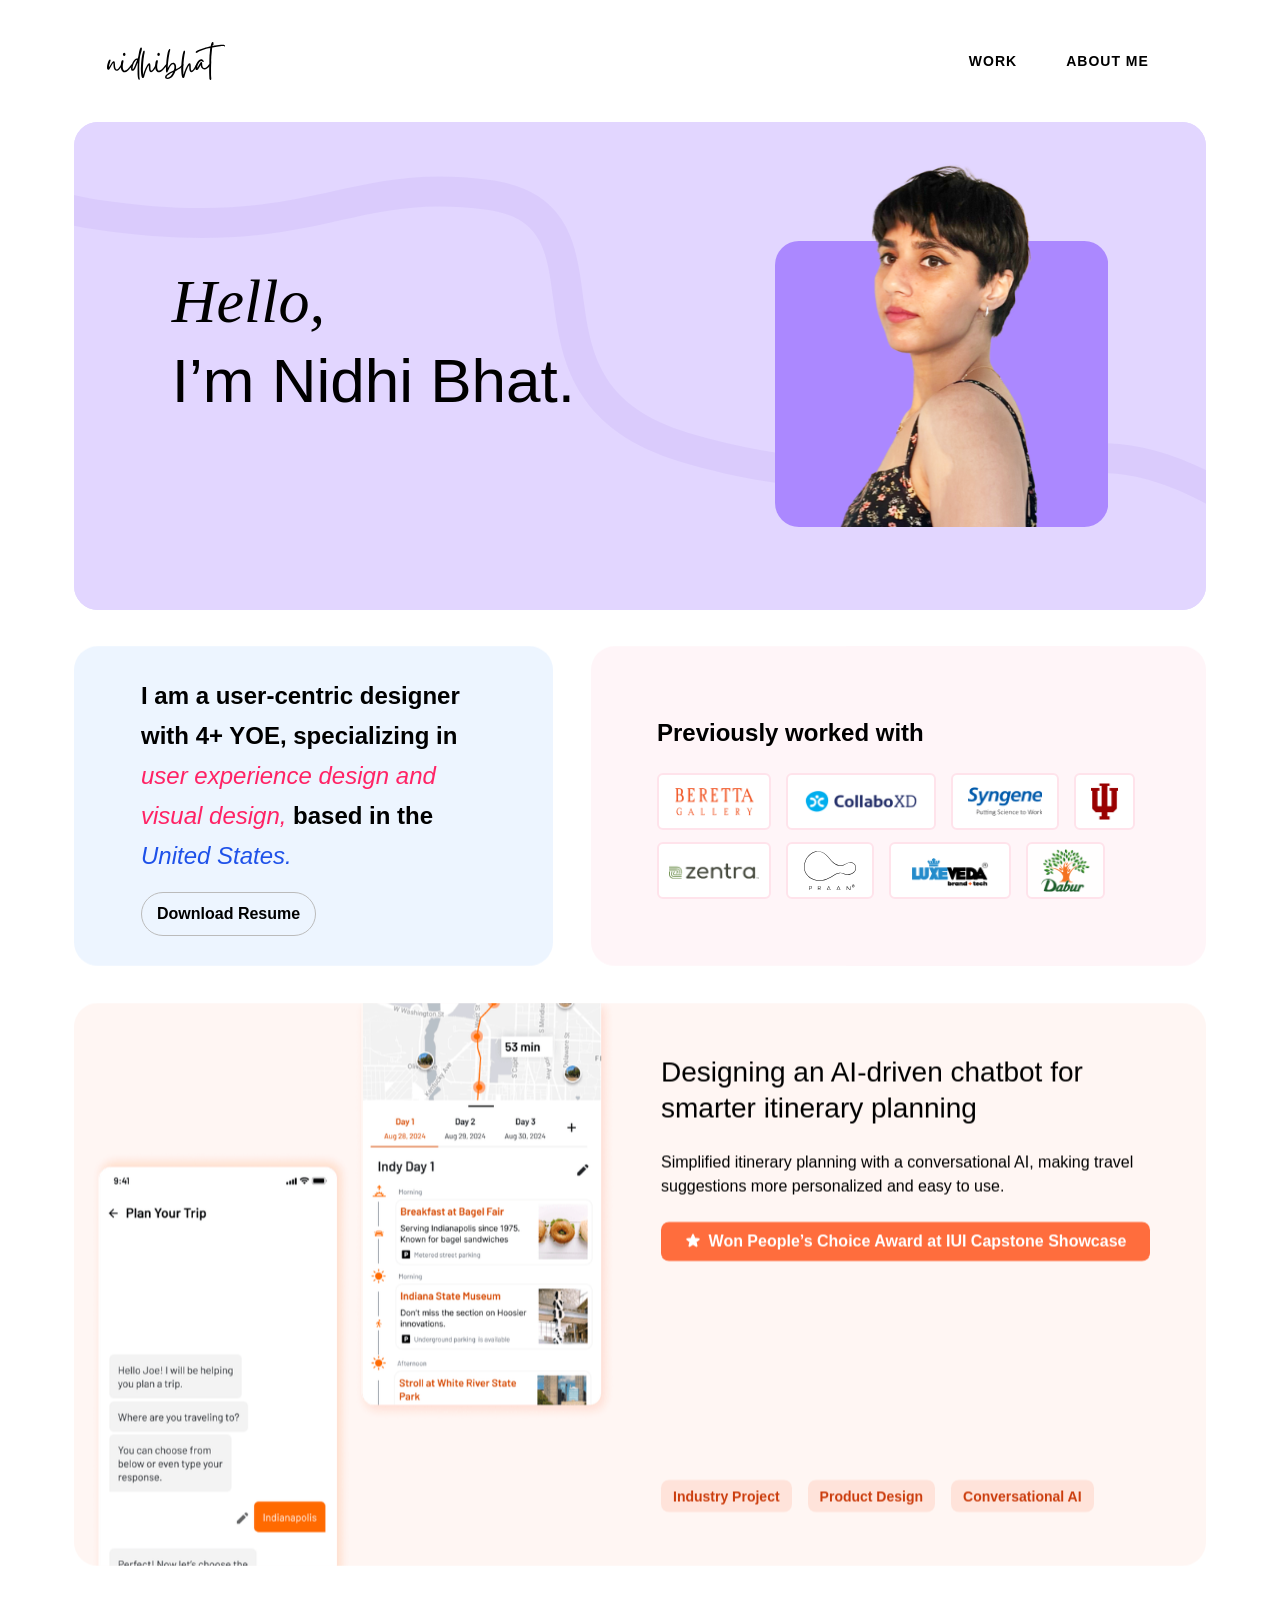
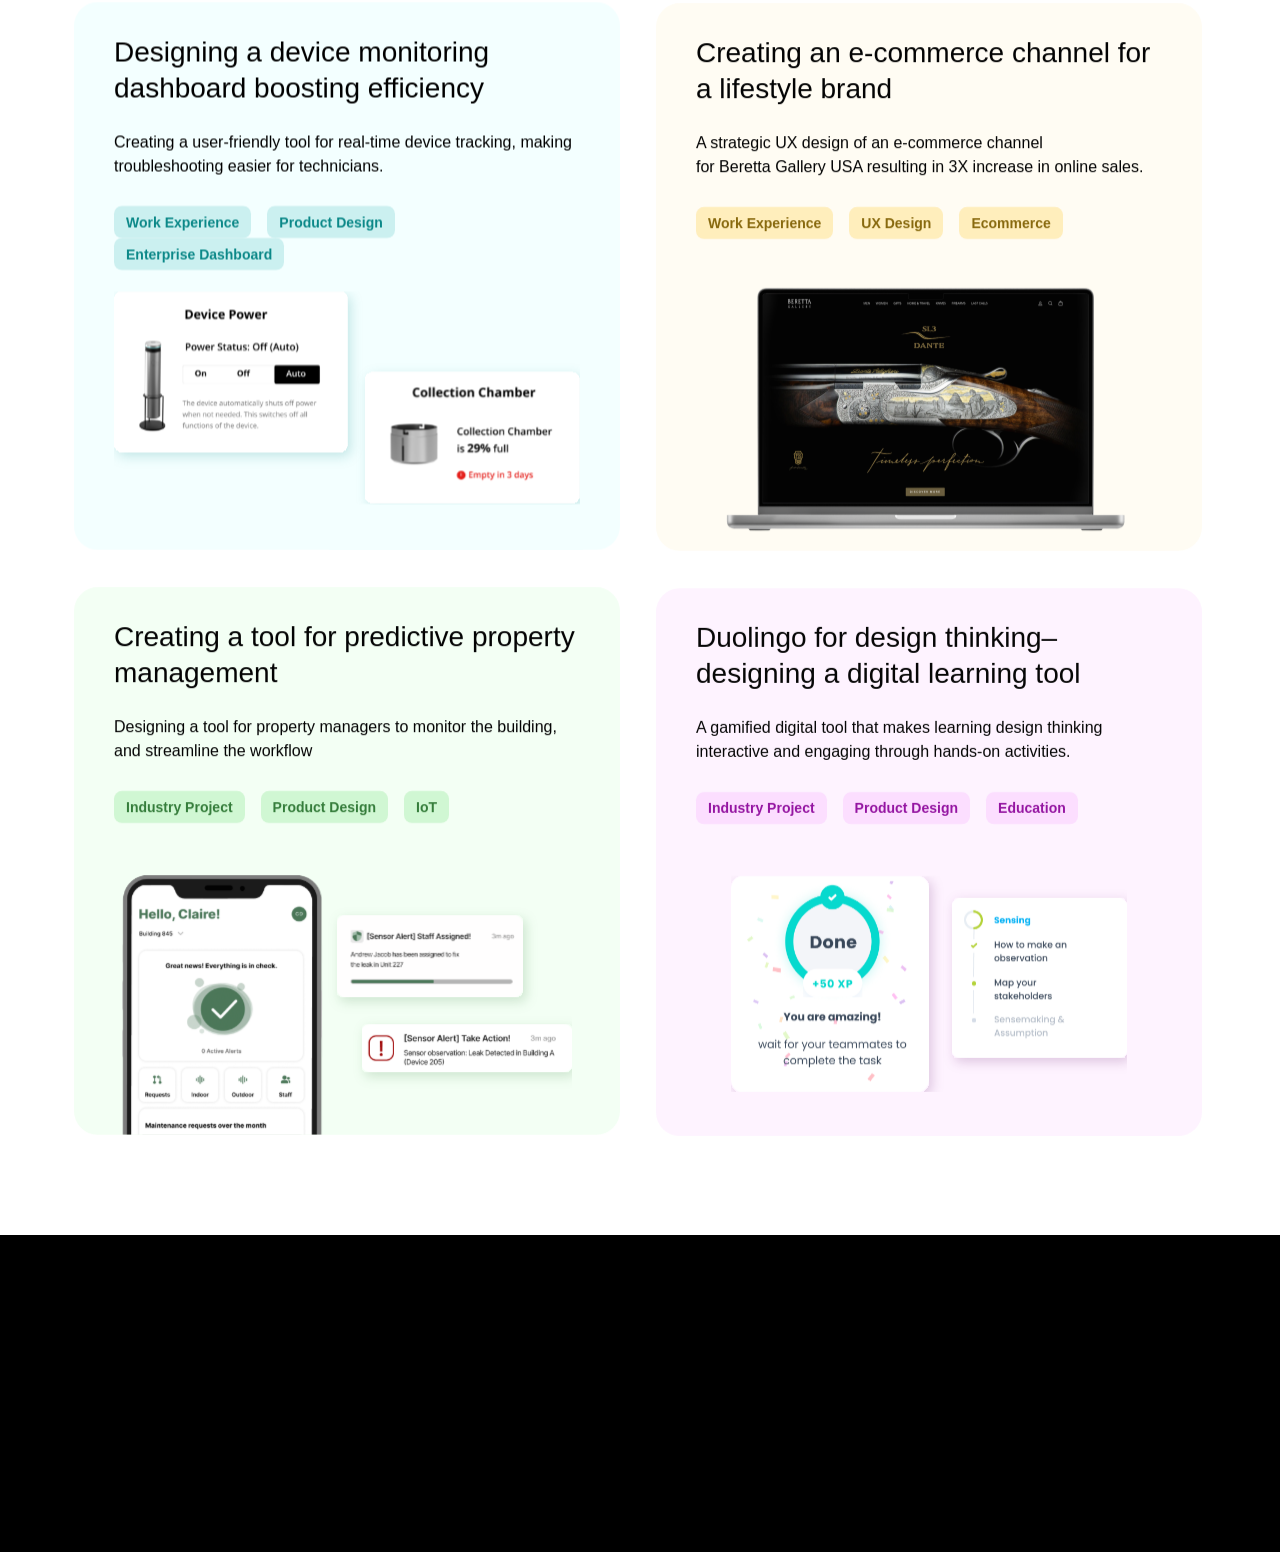
==== index.html @ 64a8c047 "Initial commit: Portfolio website with fixed navigation links" ====
<!DOCTYPE html><!-- Handled by Exflow.site --><html data-wf-page="6709ab44f5d55b23e7ea84b0" data-wf-site="6709ab44f5d55b23e7ea8476" lang="en"><head><meta charset="utf-8"/><title>Nidhi Bhat</title><meta content="Nidhi Bhat" property="og:title"/><meta content="https://cdn.prod.website-files.com/6709ab44f5d55b23e7ea8476/67dcb41bb65b3eecba162018_open%20graph.png" property="og:image"/><meta content="Nidhi Bhat" property="twitter:title"/><meta content="https://cdn.prod.website-files.com/6709ab44f5d55b23e7ea8476/67dcb41bb65b3eecba162018_open%20graph.png" property="twitter:image"/><meta content="width=device-width, initial-scale=1" name="viewport"/><meta content="kpJjLJvyqZfgSLRZw_nqqzgjE1mTvq2JobUxVQoDhTw" name="google-site-verification"/><meta content="Webflow" name="generator"/><link href="css/nidhibhatdesigns.webflow.shared.7933b6920.css" rel="stylesheet" type="text/css"/><style>@media (min-width:992px) {html.w-mod-js:not(.w-mod-ix) [data-w-id="ab0b18a7-a5a0-bbe2-3143-25fb3e16ac31"] {opacity:0;}html.w-mod-js:not(.w-mod-ix) [data-w-id="fa8fde04-4c13-58b8-aba4-74a1d07d14e1"] {opacity:0;}html.w-mod-js:not(.w-mod-ix) [data-w-id="b8b8120a-1327-ee1d-90fe-e9c8d8e06adb"] {opacity:0;}html.w-mod-js:not(.w-mod-ix) [data-w-id="b8b8120a-1327-ee1d-90fe-e9c8d8e06ae6"] {opacity:0;}html.w-mod-js:not(.w-mod-ix) [data-w-id="bb9cb574-8ba5-e273-4ca3-015773e3f088"] {opacity:0;}html.w-mod-js:not(.w-mod-ix) [data-w-id="bb9cb574-8ba5-e273-4ca3-015773e3f09f"] {opacity:0;}html.w-mod-js:not(.w-mod-ix) [data-w-id="bb9cb574-8ba5-e273-4ca3-015773e3f0b2"] {opacity:0;}html.w-mod-js:not(.w-mod-ix) [data-w-id="bb9cb574-8ba5-e273-4ca3-015773e3f0d9"] {opacity:0;}html.w-mod-js:not(.w-mod-ix) [data-w-id="bb9cb574-8ba5-e273-4ca3-015773e3f0c6"] {opacity:0;}}@media (max-width:991px) and (min-width:768px) {html.w-mod-js:not(.w-mod-ix) [data-w-id="ab0b18a7-a5a0-bbe2-3143-25fb3e16ac31"] {opacity:0;}html.w-mod-js:not(.w-mod-ix) [data-w-id="fa8fde04-4c13-58b8-aba4-74a1d07d14e1"] {opacity:0;}html.w-mod-js:not(.w-mod-ix) [data-w-id="b8b8120a-1327-ee1d-90fe-e9c8d8e06adb"] {opacity:0;}html.w-mod-js:not(.w-mod-ix) [data-w-id="b8b8120a-1327-ee1d-90fe-e9c8d8e06ae6"] {opacity:0;}html.w-mod-js:not(.w-mod-ix) [data-w-id="bb9cb574-8ba5-e273-4ca3-015773e3f088"] {opacity:0;}html.w-mod-js:not(.w-mod-ix) [data-w-id="bb9cb574-8ba5-e273-4ca3-015773e3f09f"] {opacity:0;}html.w-mod-js:not(.w-mod-ix) [data-w-id="bb9cb574-8ba5-e273-4ca3-015773e3f0b2"] {opacity:0;}html.w-mod-js:not(.w-mod-ix) [data-w-id="bb9cb574-8ba5-e273-4ca3-015773e3f0d9"] {opacity:0;}html.w-mod-js:not(.w-mod-ix) [data-w-id="bb9cb574-8ba5-e273-4ca3-015773e3f0c6"] {opacity:0;}}</style><link href="https://fonts.googleapis.com" rel="preconnect"/><link href="https://fonts.gstatic.com" rel="preconnect" crossorigin="anonymous"/><script src="https://ajax.googleapis.com/ajax/libs/webfont/1.6.26/webfont.js" type="text/javascript"></script><script type="text/javascript">WebFont.load({  google: {    families: ["Oswald:200,300,400,500,600,700","PT Serif:400,400italic,700,700italic","Mulish:200,300,regular,500,600,700,800,900,200italic,300italic,italic,500italic,600italic,700italic,800italic,900italic"]  }});</script><script type="text/javascript">!function(o,c){var n=c.documentElement,t=" w-mod-";n.className+=t+"js",("ontouchstart"in o||o.DocumentTouch&&c instanceof DocumentTouch)&&(n.className+=t+"touch")}(window,document);</script><link href="images/favicon.png" rel="shortcut icon" type="image/x-icon"/><link href="images/app-icon.png" rel="apple-touch-icon"/><script async="" src="https://www.googletagmanager.com/gtag/js?id=G-3HVGRVZQE4"></script><script type="text/javascript">window.dataLayer = window.dataLayer || [];function gtag(){dataLayer.push(arguments);}gtag('js', new Date());gtag('set', 'developer_id.dZGVlNj', true);gtag('config', 'G-3HVGRVZQE4');</script><meta name="viewport" content="width=1280">
</head><body class="body"><div class="page-wrapper"><div class="global-styles w-embed"><style>

/* Make text look crisper and more legible in all browsers */
body {
  -webkit-font-smoothing: antialiased;
  -moz-osx-font-smoothing: grayscale;
  font-smoothing: antialiased;
  text-rendering: optimizeLegibility;
}

/* Focus state style for keyboard navigation for the focusable elements */
*[tabindex]:focus-visible,
  input[type="file"]:focus-visible {
   outline: 0.125rem solid #4d65ff;
   outline-offset: 0.125rem;
}

/* Get rid of top margin on first element in any rich text element */
.w-richtext > :not(div):first-child, .w-richtext > div:first-child > :first-child {
  margin-top: 0 !important;
}

/* Get rid of bottom margin on last element in any rich text element */
.w-richtext>:last-child, .w-richtext ol li:last-child, .w-richtext ul li:last-child {
	margin-bottom: 0 !important;
}

/* Prevent all click and hover interaction with an element */
.pointer-events-off {
	pointer-events: none;
}

/* Enables all click and hover interaction with an element */
.pointer-events-on {
  pointer-events: auto;
}

/* Create a class of .div-square which maintains a 1:1 dimension of a div */
.div-square::after {
	content: "";
	display: block;
	padding-bottom: 100%;
}

/* Make sure containers never lose their center alignment */
.container-medium,.container-small, .container-large {
	margin-right: auto !important;
  margin-left: auto !important;
}

/* 
Make the following elements inherit typography styles from the parent and not have hardcoded values. 
Important: You will not be able to style for example "All Links" in Designer with this CSS applied.
Uncomment this CSS to use it in the project. Leave this message for future hand-off.
*/
/*
a,
.w-input,
.w-select,
.w-tab-link,
.w-nav-link,
.w-dropdown-btn,
.w-dropdown-toggle,
.w-dropdown-link {
  color: inherit;
  text-decoration: inherit;
  font-size: inherit;
}
*/

/* Apply "..." after 3 lines of text */
.text-style-3lines {
	display: -webkit-box;
	overflow: hidden;
	-webkit-line-clamp: 3;
	-webkit-box-orient: vertical;
}

/* Apply "..." after 2 lines of text */
.text-style-2lines {
	display: -webkit-box;
	overflow: hidden;
	-webkit-line-clamp: 2;
	-webkit-box-orient: vertical;
}

/* Adds inline flex display */
.display-inlineflex {
  display: inline-flex;
}

/* These classes are never overwritten */
.hide {
  display: none !important;
}

@media screen and (max-width: 991px) {
    .hide, .hide-tablet {
        display: none !important;
    }
}
  @media screen and (max-width: 767px) {
    .hide-mobile-landscape{
      display: none !important;
    }
}
  @media screen and (max-width: 479px) {
    .hide-mobile{
      display: none !important;
    }
}
 
.margin-0 {
  margin: 0rem !important;
}
  
.padding-0 {
  padding: 0rem !important;
}

.spacing-clean {
padding: 0rem !important;
margin: 0rem !important;
}

.margin-top {
  margin-right: 0rem !important;
  margin-bottom: 0rem !important;
  margin-left: 0rem !important;
}

.padding-top {
  padding-right: 0rem !important;
  padding-bottom: 0rem !important;
  padding-left: 0rem !important;
}
  
.margin-right {
  margin-top: 0rem !important;
  margin-bottom: 0rem !important;
  margin-left: 0rem !important;
}

.padding-right {
  padding-top: 0rem !important;
  padding-bottom: 0rem !important;
  padding-left: 0rem !important;
}

.margin-bottom {
  margin-top: 0rem !important;
  margin-right: 0rem !important;
  margin-left: 0rem !important;
}

.padding-bottom {
  padding-top: 0rem !important;
  padding-right: 0rem !important;
  padding-left: 0rem !important;
}

.margin-left {
  margin-top: 0rem !important;
  margin-right: 0rem !important;
  margin-bottom: 0rem !important;
}
  
.padding-left {
  padding-top: 0rem !important;
  padding-right: 0rem !important;
  padding-bottom: 0rem !important;
}
  
.margin-horizontal {
  margin-top: 0rem !important;
  margin-bottom: 0rem !important;
}

.padding-horizontal {
  padding-top: 0rem !important;
  padding-bottom: 0rem !important;
}

.margin-vertical {
  margin-right: 0rem !important;
  margin-left: 0rem !important;
}
  
.padding-vertical {
  padding-right: 0rem !important;
  padding-left: 0rem !important;
}

</style></div><main class="main-wrapper"><section class="section-161 home"><div class="div-block-10"><div class="frame-179"><div class="frame-180"><a href="/" aria-current="page" class="w-inline-block w--current"><img width="118" height="38" alt="" src="images/layer_1.svg" loading="lazy" class="layer_1"/></a><div class="frame-181"><div class="nav-button"><a href="#Projects" class="link-block-10 w-inline-block"><div class="text-22">WORK</div></a></div><div class="frame-183 nav-button"><a href="About/about.html" class="link-block-11 w-inline-block"><div class="text-22">ABOUT ME</div></a></div></div></div></div></div></section><div class="about-hero_navbar"></div><section data-w-id="ac4cfc0d-3e39-4290-be56-9510ca35bfb4" class="home-hero"><div class="padding-horizontal padding-medium"></div></section><section class="section-160"><div class="w-layout-blockcontainer container-108 w-container"><div class="frame-173"><div class="frame-174"><div data-w-id="ab0b18a7-a5a0-bbe2-3143-25fb3e16ac31"><div class="hello-im-nidhi-bhat"><span class="word1"><em class="italic-text-33">Hello,</em><br/>I’m Nidhi Bhat. </span></div></div><img src="images/group-135.svg" loading="lazy" width="333.2947998046875" height="372" alt="" data-w-id="fa8fde04-4c13-58b8-aba4-74a1d07d14e1" class="group-138"/></div><img src="images/mask-group.svg" loading="lazy" width="1136" height="488" alt="" class="mask-group-3"/></div></div></section><section class="home-about"><div><div class="grid-large"><div id="w-node-a50be89d-ab91-999d-024c-32cb34d85d36-e7ea84b0" class="curve-block-center"><a id="right" href="#Projects" class="curve-link home w-inline-block"><div class="curve-arrow-2"><div class="clip"><div class="hover-arrow top"><div class="icon-2 w-embed"><svg width="420" height="420" viewBox="0 0 24 24" fill="none" xmlns="http://www.w3.org/2000/svg">
<path d="M13.0002 16.172L18.3642 10.808L19.7782 12.222L12.0002 20L4.22217 12.222L5.63617 10.808L11.0002 16.172V4H13.0002V16.172Z" fill="currentColor"/>
</svg>
</div></div><div class="hover-arrow"><div class="icon-2 w-embed"><svg width="420" height="420" viewBox="0 0 24 24" fill="none" xmlns="http://www.w3.org/2000/svg">
<path d="M13.0002 16.172L18.3642 10.808L19.7782 12.222L12.0002 20L4.22217 12.222L5.63617 10.808L11.0002 16.172V4H13.0002V16.172Z" fill="currentColor"/>
</svg>
</div></div></div></div><div class="curve-arrow"><div class="clip"><div class="hover-arrow top"><div class="icon w-embed"><svg width="420" height="420" viewBox="0 0 24 24" fill="none" xmlns="http://www.w3.org/2000/svg">
<path d="M13.0002 16.172L18.3642 10.808L19.7782 12.222L12.0002 20L4.22217 12.222L5.63617 10.808L11.0002 16.172V4H13.0002V16.172Z" fill="currentColor"/>
</svg>
</div></div><div class="hover-arrow"><div class="icon w-embed"><svg width="420" height="420" viewBox="0 0 24 24" fill="none" xmlns="http://www.w3.org/2000/svg">
<path d="M13.0002 16.172L18.3642 10.808L19.7782 12.222L12.0002 20L4.22217 12.222L5.63617 10.808L11.0002 16.172V4H13.0002V16.172Z" fill="currentColor"/>
</svg>
</div></div></div></div><img src="images/pre-order_curve.svg" loading="lazy" width="455" alt=""/></a></div></div></div></section><section class="section-157"><div class="w-layout-blockcontainer container-104 w-container"><div class="frame-159"><div data-w-id="b8b8120a-1327-ee1d-90fe-e9c8d8e06adb" class="frame-160"><div class="text-18"><div class="text-18"><span class="i-am-a-digital-designer-specializing-in-user-experience-design-and-visual-design-based-in-the-united-6">I am a user-centric designer with 4+ YOE, specializing in </span><span class="i-am-a-digital-designer-specializing-in-user-experience-design-and-visual-design-based-in-the-united-7">user experience design and visual design,</span><span class="i-am-a-digital-designer-specializing-in-user-experience-design-and-visual-design-based-in-the-united-6"> based in the </span><span class="i-am-a-digital-designer-specializing-in-user-experience-design-and-visual-design-based-in-the-united-8">United States.</span></div></div><a href="https://cdn.prod.website-files.com/6709ab44f5d55b23e7ea8476/67f92ba87fa21c978901bb9a_Nidhi%20Bhat%20-%20UX%20Design%20Resume.pdf" target="_blank" class="cta w-button">Download Resume</a></div><div data-w-id="b8b8120a-1327-ee1d-90fe-e9c8d8e06ae6" class="frame-161"><div class="frame-162"><div class="text-19">Previously worked with</div><div class="frame-163"><div class="frame-164"><img src="images/logo.png" loading="lazy" width="79" height="30" alt="" class="logo-2"/></div><div class="frame-165"><img src="images/cxdlogo_web-2tone2x.png" loading="lazy" width="120" height="28" alt="" class="logo-2"/></div><div class="frame-166"><img src="images/syngene-logo_with-tagline-01-png-1024x386.png" loading="lazy" width="77" height="29" alt="" class="logo-2"/></div><div class="frame-167"><img src="images/indiana_hoosiers_logo.svg.png" loading="lazy" width="30" height="37" alt="" class="logo-2"/></div><div class="frame-168"><img src="images/zentra-copy-1.png" loading="lazy" width="93" height="16" alt="" class="logo-2"/></div><div class="frame-169"><img src="images/group-132.svg" loading="lazy" width="52" height="39.70613098144531" alt="" class="group-137"/></div><div class="frame-170"><img src="images/luxeveda-logo-copy-1.png" loading="lazy" width="82" height="31" alt="" class="logo-2"/></div><div class="frame-171"><img src="images/dabur_logo.png" loading="lazy" width="51" height="44" alt="" class="logo-2"/></div></div></div></div></div></div></section><section class="section-158"><div class="w-layout-blockcontainer container-105 w-container"><div class="frame-103"><div class="frame-104"></div></div></div></section><section class="logos-title-small"><div class="container-46"><div split-text=" " class="text-h2">I have worked and collaborated with</div></div><div class="logo-carousel"><div class="w-layout-grid logo-carousel"><img src="images/praan.png" loading="lazy" alt="" class="image-84"/><img src="images/syngene.png" loading="lazy" id="w-node-a6b89593-aa16-a776-2007-942590a18608-e7ea84b0" alt="" class="image-83"/><img src="images/bg.png" loading="lazy" id="w-node-d48a6b47-46ba-73e3-5368-f44e942e987f-e7ea84b0" alt="" class="image-82"/><img src="images/iu.png" loading="lazy" id="w-node-c96bba01-ce5f-d7a2-aa50-4e9472b268ca-e7ea84b0" alt="" class="image-79"/><img src="images/zentra.png" loading="lazy" alt="" class="image-80"/><img src="images/cxd.png" loading="lazy" alt="" class="image-81"/><img src="images/dabur.png" loading="lazy" alt="" class="image-85"/><img src="images/lv.png" loading="lazy" alt="" class="image-86"/></div></div></section><section id="Projects" class="projects"><div class="w-layout-blockcontainer container-107 w-container"><h1 class="heading-4">Selected Works</h1></div><div class="w-layout-blockcontainer container-106 w-container"><div class="frame-115"><a href="Project-enroute/project-enroute.html" class="link-block-3 w-inline-block"><div data-w-id="bb9cb574-8ba5-e273-4ca3-015773e3f088" class="frame-116"><img src="images/home-20cover.png" loading="lazy" width="551" height="563" alt="" srcset="images/home-20cover-p-500.png 500w, images/home-20cover-p-800.png 800w, images/home-20cover-p-1080.png 1080w, images/home-20cover-p-1600.png 1600w, images/home-20cover.png 1653w" sizes="(max-width: 767px) 100vw, 551px" class="mask-group"/><div class="frame-117"><div class="frame-118"><div class="text-8">Designing an AI-driven chatbot for smarter itinerary planning</div><div class="a-two-line-short-description-that-goes-below-the-title-second-line-comes-here">Simplified itinerary planning with a conversational AI, making travel suggestions more personalized and easy to use.</div><div class="frame-119"><img src="images/line-md-3astar-filled.svg" loading="lazy" width="16" height="16" alt="" class="line-mdstar-filled"/><div class="text-9">Won People’s Choice Award at IUI Capstone Showcase</div></div></div><div class="frame-120"><div class="frame-121"><div class="text-3">Industry Project</div></div><div class="frame-121"><div class="text-3">Product Design</div></div><div class="frame-122"><div class="text-3">Conversational AI</div></div></div></div></div></a><div class="frame-101"><a href="Project-praan/project-praan.html" class="link-block-4 w-inline-block"><div data-w-id="bb9cb574-8ba5-e273-4ca3-015773e3f09f" class="case-study-grid-5"><div class="frame-123"><div class="frame-124"><div class="frame-125"><div class="text-8">Designing a device monitoring dashboard boosting efficiency</div><div class="a-two-line-short-description-that-goes-below-the-title-second-line-comes-here">Creating a user-friendly tool for real-time device tracking, making troubleshooting easier for technicians.</div></div><div class="tags"><div class="tag1-5"><div class="text-10">Work Experience</div></div><div class="tag3-5"><div class="text-10">Product Design</div></div><div class="tag1-5"><div class="text-10">Enterprise Dashboard</div></div></div></div><img src="images/group-129.svg" loading="lazy" width="466" height="212.5776824951172" alt="" class="group-132"/></div></div></a><a href="Project-beretta-gallery/project-beretta-gallery.html" class="link-block-5 w-inline-block"><div data-w-id="bb9cb574-8ba5-e273-4ca3-015773e3f0b2" class="case-study-grid-6"><div class="frame-126"><div class="frame-124"><div class="frame-125"><div class="text-8">Creating an e-commerce channel for a lifestyle brand</div><div class="a-two-line-short-description-that-goes-below-the-title-second-line-comes-here">A strategic UX design of an e-commerce channel<br/>for Beretta Gallery USA resulting in 3X increase in online sales.</div></div><div class="tags"><div class="tag1-6"><div class="text-11">Work Experience</div></div><div class="tag1-6"><div class="text-11">UX Design</div></div><div class="tag3-6"><div class="text-11">Ecommerce</div></div></div></div><img src="images/bg-1.png" loading="lazy" width="410" height="252" alt="" class="bg-2"/></div></div></a></div><div class="frame-101"><a href="Project-shield/project-shield.html" class="link-block-6 w-inline-block"><div data-w-id="bb9cb574-8ba5-e273-4ca3-015773e3f0c6" class="case-study-grid-3"><div class="frame-127"><div class="frame-124"><div class="frame-125"><div class="text-8">Creating a tool for predictive property management</div><div class="a-two-line-short-description-that-goes-below-the-title-second-line-comes-here">Designing a tool for property managers to monitor the building, and streamline the workflow</div></div><div class="tags"><div class="tag1-3"><div class="text-12">Industry Project</div></div><div class="tag1-3"><div class="text-12">Product Design</div></div><div class="tag3-3"><div class="text-12">IoT</div></div></div></div><img src="images/group-130.svg" loading="lazy" width="449.75" height="260" alt="" class="group-133"/></div></div></a><a href="Project-design-pulse/project-design-pulse.html" class="link-block-7 w-inline-block"><div data-w-id="bb9cb574-8ba5-e273-4ca3-015773e3f0d9" class="case-study-grid-7"><div class="frame-127"><div class="frame-124"><div class="frame-125"><div class="text-8">Duolingo for design thinking– designing a digital learning tool</div><div class="a-two-line-short-description-that-goes-below-the-title-second-line-comes-here">A gamified digital tool that makes learning design thinking interactive and engaging through hands-on activities.</div></div><div class="tags"><div class="tag1-7"><div class="text-13">Industry Project</div></div><div class="tag1-7"><div class="text-13">Product Design</div></div><div class="tag3-7"><div class="text-13">Education</div></div></div></div><img src="images/group-130-1.svg" loading="lazy" width="396" height="216" alt="" class="group-134"/></div></div></a></div></div></div></section><section id="work" class="project-grid phone"><div class="w-layout-blockcontainer container-102 desktop mobile w-container"><div data-w-id="4bc0c6c2-9fef-3afd-d18d-26d4b2376a2e" style="opacity:0" class="w-layout-grid portfolio-grid desktop"><div id="w-node-_4bc0c6c2-9fef-3afd-d18d-26d4b2376a2f-e7ea84b0" data-w-id="4bc0c6c2-9fef-3afd-d18d-26d4b2376a2f" style="opacity:0" class="portfolio-grid-block lochist mobile"><a href="https://enroute.framer.ai/" class="lochist w-inline-block"><div class="work-title-featured tablet">Designing an AI Driven Travel App to Simplify Itinerary Planning and Cultural Exploration</div><div class="project-type-tag">Work Experience</div><div class="image-overlay"></div><div class="bgcolor lochist"></div><img width="Auto" sizes="(max-width: 767px) 100vw, (max-width: 991px) 728px, 940px" alt="" src="images/103585102.png" loading="lazy" srcset="images/103585102-p-500.png 500w, images/103585102-p-800.png 800w, images/103585102-p-1080.png 1080w, images/103585102-p-1600.png 1600w, images/103585102-p-2000.png 2000w, images/103585102.png 2016w" class="image-75 lochist"/></a></div><div id="w-node-_4bc0c6c2-9fef-3afd-d18d-26d4b2376a36-e7ea84b0" data-w-id="4bc0c6c2-9fef-3afd-d18d-26d4b2376a36" style="opacity:0" class="portfolio-grid-block praan"><a href="Project-praan/project-praan.html" class="praan w-inline-block"><div class="work-title">Designing an Air Purification Dashboard for Praan Inc. Boosting Operational Efficiency by 50%</div><div class="project-type-tag">Work Experience</div><div class="image-overlay"></div><div class="bgcolor praan"></div><img width="Auto" sizes="(max-width: 767px) 100vw, (max-width: 991px) 728px, 940px" alt="" src="images/adobestock_309991592-20copy.jpg" loading="lazy" srcset="images/adobestock_309991592-20copy-p-500.jpg 500w, images/adobestock_309991592-20copy-p-800.jpg 800w, images/adobestock_309991592-20copy-p-1080.jpg 1080w, images/adobestock_309991592-20copy-p-1600.jpg 1600w, images/adobestock_309991592-20copy-p-2000.jpg 2000w, images/adobestock_309991592-20copy-p-2600.jpg 2600w, images/adobestock_309991592-20copy-p-3200.jpg 3200w, images/adobestock_309991592-20copy.jpg 4057w" class="image-75 praan"/></a></div><div id="w-node-_4bc0c6c2-9fef-3afd-d18d-26d4b2376a3d-e7ea84b0" data-w-id="4bc0c6c2-9fef-3afd-d18d-26d4b2376a3d" style="opacity:0" class="portfolio-grid-block bg"><a href="Project-beretta-gallery/project-beretta-gallery.html" class="bg w-inline-block"><div class="work-title bg">A strategic UX design of an e-commerce channel for <strong><em>Beretta Gallery USA</em></strong> resulting in 3X increase in online sales</div><div class="project-type-tag">Work Experience</div><div class="image-overlay"></div><div class="bgcolor bg"></div><img width="Auto" sizes="(max-width: 767px) 100vw, (max-width: 991px) 728px, 940px" alt="" src="https://cdn.prod.website-files.com/6709ab44f5d55b23e7ea8476/671083bf3917e78989ab4728_WD1093RU7416NAVY7O7A1027-2_b4b6a6ad-98bd-4ed0-9339-97129da8c0e8%20copy.jpg" loading="lazy" srcset="https://cdn.prod.website-files.com/6709ab44f5d55b23e7ea8476/671083bf3917e78989ab4728_WD1093RU7416NAVY7O7A1027-2_b4b6a6ad-98bd-4ed0-9339-97129da8c0e8%20copy-p-500.jpg 500w, https://cdn.prod.website-files.com/6709ab44f5d55b23e7ea8476/671083bf3917e78989ab4728_WD1093RU7416NAVY7O7A1027-2_b4b6a6ad-98bd-4ed0-9339-97129da8c0e8%20copy-p-800.jpg 800w, https://cdn.prod.website-files.com/6709ab44f5d55b23e7ea8476/671083bf3917e78989ab4728_WD1093RU7416NAVY7O7A1027-2_b4b6a6ad-98bd-4ed0-9339-97129da8c0e8%20copy-p-1080.jpg 1080w, https://cdn.prod.website-files.com/6709ab44f5d55b23e7ea8476/671083bf3917e78989ab4728_WD1093RU7416NAVY7O7A1027-2_b4b6a6ad-98bd-4ed0-9339-97129da8c0e8%20copy-p-1600.jpg 1600w, https://cdn.prod.website-files.com/6709ab44f5d55b23e7ea8476/671083bf3917e78989ab4728_WD1093RU7416NAVY7O7A1027-2_b4b6a6ad-98bd-4ed0-9339-97129da8c0e8%20copy-p-2000.jpg 2000w, https://cdn.prod.website-files.com/6709ab44f5d55b23e7ea8476/671083bf3917e78989ab4728_WD1093RU7416NAVY7O7A1027-2_b4b6a6ad-98bd-4ed0-9339-97129da8c0e8%20copy.jpg 2400w" class="image-75 bg"/></a></div><div id="w-node-_4bc0c6c2-9fef-3afd-d18d-26d4b2376a44-e7ea84b0" data-w-id="4bc0c6c2-9fef-3afd-d18d-26d4b2376a44" style="opacity:0" class="portfolio-grid-block zentra"><a href="Project-shield/project-shield.html" class="zentra w-inline-block"><div class="work-title">Designing a Predictive Property Management Tool for <strong><em>Zentra, Allegion</em></strong> to Improve Maintenance Efficiency by 75%</div><div class="project-type-tag">Industry Project</div><div class="image-overlay"></div><img width="Auto" sizes="(max-width: 767px) 100vw, (max-width: 991px) 728px, 940px" alt="" src="https://cdn.prod.website-files.com/6709ab44f5d55b23e7ea8476/670f5e21f54d6b264309fb8c_Z1.png" loading="lazy" srcset="https://cdn.prod.website-files.com/6709ab44f5d55b23e7ea8476/670f5e21f54d6b264309fb8c_Z1-p-500.png 500w, https://cdn.prod.website-files.com/6709ab44f5d55b23e7ea8476/670f5e21f54d6b264309fb8c_Z1-p-800.png 800w, https://cdn.prod.website-files.com/6709ab44f5d55b23e7ea8476/670f5e21f54d6b264309fb8c_Z1-p-1080.png 1080w, https://cdn.prod.website-files.com/6709ab44f5d55b23e7ea8476/670f5e21f54d6b264309fb8c_Z1-p-1600.png 1600w, https://cdn.prod.website-files.com/6709ab44f5d55b23e7ea8476/670f5e21f54d6b264309fb8c_Z1-p-2000.png 2000w, https://cdn.prod.website-files.com/6709ab44f5d55b23e7ea8476/670f5e21f54d6b264309fb8c_Z1.png 2016w" class="image-75 zentra tablet"/><div class="bgcolor zentra"></div></a></div><div id="w-node-_4bc0c6c2-9fef-3afd-d18d-26d4b2376a4b-e7ea84b0" data-w-id="4bc0c6c2-9fef-3afd-d18d-26d4b2376a4b" style="opacity:0" class="portfolio-grid-block collabo"><a href="Project-design-pulse/project-design-pulse.html" class="collabo w-inline-block"><div class="work-title">Designing a Digital Tool for <strong><em>Collabo XD</em></strong> to Enhance Designers&#x27; Skills by 70%</div><div class="project-type-tag">Industry Project</div><div class="image-overlay"></div><div class="bgcolor collabo"></div><img width="Auto" sizes="(max-width: 767px) 100vw, (max-width: 991px) 728px, 940px" alt="" src="https://cdn.prod.website-files.com/6709ab44f5d55b23e7ea8476/6709ac3f5df3b017ea910f62_Pickr.jpg" loading="lazy" srcset="https://cdn.prod.website-files.com/6709ab44f5d55b23e7ea8476/6709ac3f5df3b017ea910f62_Pickr-p-500.jpg 500w, https://cdn.prod.website-files.com/6709ab44f5d55b23e7ea8476/6709ac3f5df3b017ea910f62_Pickr-p-800.jpg 800w, https://cdn.prod.website-files.com/6709ab44f5d55b23e7ea8476/6709ac3f5df3b017ea910f62_Pickr-p-1080.jpg 1080w, https://cdn.prod.website-files.com/6709ab44f5d55b23e7ea8476/6709ac3f5df3b017ea910f62_Pickr-p-1600.jpg 1600w, https://cdn.prod.website-files.com/6709ab44f5d55b23e7ea8476/6709ac3f5df3b017ea910f62_Pickr.jpg 1728w" class="image-75"/></a></div></div></div><div class="global-styles-2"><div class="html w-embed"><style>
/* Main Variables */
:root {
  --main-dark: black;
  --main-light: white;
}

/* Global Styles */
::selection {
	background: var(--main-dark);
  color: var(--main-light);
  text-shadow: none;
}
img::selection, svg::selection {
	background: transparent;
}

/* Link color inherits from parent font color  */
a {
	color: inherit;
}


.footer_media, .sticky-info, .triggers-wrap {
	pointer-events: none;
}


.work_image-wrap {
	clip-path: polygon(0 0, 100% 0%, 100% 100%, 0% 100%);
}


.work_item:nth-child(3n+1) .work_link {transform: rotate(49deg);}
.work_item:nth-child(3n+2) .work_link {transform: rotate(66deg);}
.work_item:nth-child(3n+3) .work_link {transform: rotate(39deg);}
.work_link:hover {transform: rotate(0deg) !important;}
</style></div></div></section><section class="project-grid---phone"><div class="w-layout-blockcontainer container-103 w-container"><div split-text=" " data-w-id="0465c6cd-7681-3795-551b-b8fa00ef1b98" style="opacity:0" class="text-h2 mobile">Selected Works</div></div><div class="w-layout-grid grid"><div id="w-node-_19e7ed24-8fe2-2c38-b5f6-8a73fda646fc-e7ea84b0" data-w-id="19e7ed24-8fe2-2c38-b5f6-8a73fda646fc" style="opacity:0" class="grid---phone lochist-phone"><div class="project-title-phone">Designing an Interactive Travel App to Enrich Cultural Exploration and Simplify Itinerary Planning<br/><br/><em class="italic-text-20">(coming soon)</em></div><img src="images/103585102.png" loading="lazy" sizes="(max-width: 2016px) 100vw, 2016px" srcset="images/103585102-p-500.png 500w, images/103585102-p-800.png 800w, images/103585102-p-1080.png 1080w, images/103585102-p-1600.png 1600w, images/103585102-p-2000.png 2000w, images/103585102.png 2016w" alt="" class="image-89"/></div><div id="w-node-_06a4e7fe-84c3-fbfd-5697-3d03e2f472af-e7ea84b0" class="grid---phone zentra-phone"><div class="project-title-phone">Designing a Predictive Property Management Tool for <strong><em>Zentra, Allegion</em></strong> to Increase Maintenance Efficiency by 75%</div><img src="https://cdn.prod.website-files.com/6709ab44f5d55b23e7ea8476/670f5e21f54d6b264309fb8c_Z1.png" loading="lazy" sizes="(max-width: 2016px) 100vw, 2016px" srcset="https://cdn.prod.website-files.com/6709ab44f5d55b23e7ea8476/670f5e21f54d6b264309fb8c_Z1-p-500.png 500w, https://cdn.prod.website-files.com/6709ab44f5d55b23e7ea8476/670f5e21f54d6b264309fb8c_Z1-p-800.png 800w, https://cdn.prod.website-files.com/6709ab44f5d55b23e7ea8476/670f5e21f54d6b264309fb8c_Z1-p-1080.png 1080w, https://cdn.prod.website-files.com/6709ab44f5d55b23e7ea8476/670f5e21f54d6b264309fb8c_Z1-p-1600.png 1600w, https://cdn.prod.website-files.com/6709ab44f5d55b23e7ea8476/670f5e21f54d6b264309fb8c_Z1-p-2000.png 2000w, https://cdn.prod.website-files.com/6709ab44f5d55b23e7ea8476/670f5e21f54d6b264309fb8c_Z1.png 2016w" alt="" class="image-90"/></div><div id="w-node-e232398b-3ce8-8fef-616b-f5a964dfbde8-e7ea84b0" class="grid---phone beretta-gallery-phone"><img src="https://cdn.prod.website-files.com/6709ab44f5d55b23e7ea8476/671083bf3917e78989ab4728_WD1093RU7416NAVY7O7A1027-2_b4b6a6ad-98bd-4ed0-9339-97129da8c0e8%20copy.jpg" loading="lazy" sizes="(max-width: 2400px) 100vw, 2400px" srcset="https://cdn.prod.website-files.com/6709ab44f5d55b23e7ea8476/671083bf3917e78989ab4728_WD1093RU7416NAVY7O7A1027-2_b4b6a6ad-98bd-4ed0-9339-97129da8c0e8%20copy-p-500.jpg 500w, https://cdn.prod.website-files.com/6709ab44f5d55b23e7ea8476/671083bf3917e78989ab4728_WD1093RU7416NAVY7O7A1027-2_b4b6a6ad-98bd-4ed0-9339-97129da8c0e8%20copy-p-800.jpg 800w, https://cdn.prod.website-files.com/6709ab44f5d55b23e7ea8476/671083bf3917e78989ab4728_WD1093RU7416NAVY7O7A1027-2_b4b6a6ad-98bd-4ed0-9339-97129da8c0e8%20copy-p-1080.jpg 1080w, https://cdn.prod.website-files.com/6709ab44f5d55b23e7ea8476/671083bf3917e78989ab4728_WD1093RU7416NAVY7O7A1027-2_b4b6a6ad-98bd-4ed0-9339-97129da8c0e8%20copy-p-1600.jpg 1600w, https://cdn.prod.website-files.com/6709ab44f5d55b23e7ea8476/671083bf3917e78989ab4728_WD1093RU7416NAVY7O7A1027-2_b4b6a6ad-98bd-4ed0-9339-97129da8c0e8%20copy-p-2000.jpg 2000w, https://cdn.prod.website-files.com/6709ab44f5d55b23e7ea8476/671083bf3917e78989ab4728_WD1093RU7416NAVY7O7A1027-2_b4b6a6ad-98bd-4ed0-9339-97129da8c0e8%20copy.jpg 2400w" alt="" class="bg-cover"/><div class="project-title-phone">A strategic UX design of an e-commerce channel for <strong><em>Beretta Gallery USA</em></strong> resulting in 3X increase in online sales</div></div><div id="w-node-f4055672-11d9-70be-240f-b33c82543999-e7ea84b0" class="grid---phone praan-phone"><div class="project-title-phone">Designing an intuitive air<br/>purification dashboard for<br/>‍<strong><em>Praan Inc.</em></strong> leading to a 50%<br/>increase in the operational<br/>efficiency</div><img src="images/adobestock_309991592-20copy.jpg" loading="lazy" sizes="(max-width: 4057px) 100vw, 4057px" srcset="images/adobestock_309991592-20copy-p-500.jpg 500w, images/adobestock_309991592-20copy-p-800.jpg 800w, images/adobestock_309991592-20copy-p-1080.jpg 1080w, images/adobestock_309991592-20copy-p-1600.jpg 1600w, images/adobestock_309991592-20copy-p-2000.jpg 2000w, images/adobestock_309991592-20copy-p-2600.jpg 2600w, images/adobestock_309991592-20copy-p-3200.jpg 3200w, images/adobestock_309991592-20copy.jpg 4057w" alt=""/></div><div id="w-node-_97a06c52-e403-655e-a184-5c9fe9616519-e7ea84b0" class="grid---phone collabo-phone"><div class="project-title-phone">Designing a Digital Tool for<br/>‍<strong><em>Collabo XD</em></strong> to Enhance Designers&#x27;<br/>Skills by 70%</div></div></div></section><div class="line-fill"></div><section class="home-about"><div class="padding-horizontal padding-small"><div class="grid-large"><div id="services" class="home-service-block w-node-_54a6c794-4338-ce36-32f9-a99b700b0724-e7ea84b0"><div class="curve-block-center"><a id="right" href="#services" class="curve-link w-inline-block"><div class="curve-arrow"><div class="clip"><div class="hover-arrow top"><div class="icon w-embed"><svg width="420" height="420" viewBox="0 0 24 24" fill="none" xmlns="http://www.w3.org/2000/svg">
<path d="M13.0002 16.172L18.3642 10.808L19.7782 12.222L12.0002 20L4.22217 12.222L5.63617 10.808L11.0002 16.172V4H13.0002V16.172Z" fill="currentColor"/>
</svg>
</div></div><div class="hover-arrow"><div class="icon w-embed"><svg width="420" height="420" viewBox="0 0 24 24" fill="none" xmlns="http://www.w3.org/2000/svg">
<path d="M13.0002 16.172L18.3642 10.808L19.7782 12.222L12.0002 20L4.22217 12.222L5.63617 10.808L11.0002 16.172V4H13.0002V16.172Z" fill="currentColor"/>
</svg>
</div></div></div></div><img src="images/pre-order_curve.svg" loading="lazy" alt="" class="image-78"/></a></div><div class="padding-top padding-huge"><div class="padding-horizontal padding-medium"><div class="home-service-top"><div class="home-service-intro"><div class="text-size-large text-align-center">I have worked with businesses of all sizes to create stunning websites and designs that capture their brand&#x27;s identity.</div><a href="Contact/contact.html" class="button is-light w-inline-block"><div id="nowThis" thatTextSplit="hoverTarget" base="20%" class="clip"><div class="hover-text"><div class="text-size-xsmall">Schedule a call</div></div><div class="hover-text bottom-hover-text"><div class="text-size-xsmall">Schedule a call</div></div></div></a></div></div></div><div class="home-service"><div data-w-id="e9a2ec01-af72-96b6-50cd-acf9ec3cde84" class="row-title-block"><div class="letter-animation"><div style="-webkit-transform:translate3d(0, 100%, 0) scale3d(1, 1, 1) rotateX(0) rotateY(0) rotateZ(0) skew(0, 0);-moz-transform:translate3d(0, 100%, 0) scale3d(1, 1, 1) rotateX(0) rotateY(0) rotateZ(0) skew(0, 0);-ms-transform:translate3d(0, 100%, 0) scale3d(1, 1, 1) rotateX(0) rotateY(0) rotateZ(0) skew(0, 0);transform:translate3d(0, 100%, 0) scale3d(1, 1, 1) rotateX(0) rotateY(0) rotateZ(0) skew(0, 0)" class="letter-1"></div><div style="-webkit-transform:translate3d(0, 100%, 0) scale3d(1, 1, 1) rotateX(0) rotateY(0) rotateZ(0) skew(0, 0);-moz-transform:translate3d(0, 100%, 0) scale3d(1, 1, 1) rotateX(0) rotateY(0) rotateZ(0) skew(0, 0);-ms-transform:translate3d(0, 100%, 0) scale3d(1, 1, 1) rotateX(0) rotateY(0) rotateZ(0) skew(0, 0);transform:translate3d(0, 100%, 0) scale3d(1, 1, 1) rotateX(0) rotateY(0) rotateZ(0) skew(0, 0)" class="letter-2"></div><div style="-webkit-transform:translate3d(0, 100%, 0) scale3d(1, 1, 1) rotateX(0) rotateY(0) rotateZ(0) skew(0, 0);-moz-transform:translate3d(0, 100%, 0) scale3d(1, 1, 1) rotateX(0) rotateY(0) rotateZ(0) skew(0, 0);-ms-transform:translate3d(0, 100%, 0) scale3d(1, 1, 1) rotateX(0) rotateY(0) rotateZ(0) skew(0, 0);transform:translate3d(0, 100%, 0) scale3d(1, 1, 1) rotateX(0) rotateY(0) rotateZ(0) skew(0, 0)" class="letter-3"></div><div style="-webkit-transform:translate3d(0, 100%, 0) scale3d(1, 1, 1) rotateX(0) rotateY(0) rotateZ(0) skew(0, 0);-moz-transform:translate3d(0, 100%, 0) scale3d(1, 1, 1) rotateX(0) rotateY(0) rotateZ(0) skew(0, 0);-ms-transform:translate3d(0, 100%, 0) scale3d(1, 1, 1) rotateX(0) rotateY(0) rotateZ(0) skew(0, 0);transform:translate3d(0, 100%, 0) scale3d(1, 1, 1) rotateX(0) rotateY(0) rotateZ(0) skew(0, 0)" class="letter-4"></div><div style="-webkit-transform:translate3d(0, 100%, 0) scale3d(1, 1, 1) rotateX(0) rotateY(0) rotateZ(0) skew(0, 0);-moz-transform:translate3d(0, 100%, 0) scale3d(1, 1, 1) rotateX(0) rotateY(0) rotateZ(0) skew(0, 0);-ms-transform:translate3d(0, 100%, 0) scale3d(1, 1, 1) rotateX(0) rotateY(0) rotateZ(0) skew(0, 0);transform:translate3d(0, 100%, 0) scale3d(1, 1, 1) rotateX(0) rotateY(0) rotateZ(0) skew(0, 0)" class="letter-5"></div><div style="-webkit-transform:translate3d(0, 100%, 0) scale3d(1, 1, 1) rotateX(0) rotateY(0) rotateZ(0) skew(0, 0);-moz-transform:translate3d(0, 100%, 0) scale3d(1, 1, 1) rotateX(0) rotateY(0) rotateZ(0) skew(0, 0);-ms-transform:translate3d(0, 100%, 0) scale3d(1, 1, 1) rotateX(0) rotateY(0) rotateZ(0) skew(0, 0);transform:translate3d(0, 100%, 0) scale3d(1, 1, 1) rotateX(0) rotateY(0) rotateZ(0) skew(0, 0)" class="letter-6"></div><div style="-webkit-transform:translate3d(0, 100%, 0) scale3d(1, 1, 1) rotateX(0) rotateY(0) rotateZ(0) skew(0, 0);-moz-transform:translate3d(0, 100%, 0) scale3d(1, 1, 1) rotateX(0) rotateY(0) rotateZ(0) skew(0, 0);-ms-transform:translate3d(0, 100%, 0) scale3d(1, 1, 1) rotateX(0) rotateY(0) rotateZ(0) skew(0, 0);transform:translate3d(0, 100%, 0) scale3d(1, 1, 1) rotateX(0) rotateY(0) rotateZ(0) skew(0, 0)" class="letter-7"></div><div style="-webkit-transform:translate3d(0, 100%, 0) scale3d(1, 1, 1) rotateX(0) rotateY(0) rotateZ(0) skew(0, 0);-moz-transform:translate3d(0, 100%, 0) scale3d(1, 1, 1) rotateX(0) rotateY(0) rotateZ(0) skew(0, 0);-ms-transform:translate3d(0, 100%, 0) scale3d(1, 1, 1) rotateX(0) rotateY(0) rotateZ(0) skew(0, 0);transform:translate3d(0, 100%, 0) scale3d(1, 1, 1) rotateX(0) rotateY(0) rotateZ(0) skew(0, 0)" class="letter-8"></div><div style="-webkit-transform:translate3d(0, 100%, 0) scale3d(1, 1, 1) rotateX(0) rotateY(0) rotateZ(0) skew(0, 0);-moz-transform:translate3d(0, 100%, 0) scale3d(1, 1, 1) rotateX(0) rotateY(0) rotateZ(0) skew(0, 0);-ms-transform:translate3d(0, 100%, 0) scale3d(1, 1, 1) rotateX(0) rotateY(0) rotateZ(0) skew(0, 0);transform:translate3d(0, 100%, 0) scale3d(1, 1, 1) rotateX(0) rotateY(0) rotateZ(0) skew(0, 0)" class="letter-9"></div><div style="-webkit-transform:translate3d(0, 100%, 0) scale3d(1, 1, 1) rotateX(0) rotateY(0) rotateZ(0) skew(0, 0);-moz-transform:translate3d(0, 100%, 0) scale3d(1, 1, 1) rotateX(0) rotateY(0) rotateZ(0) skew(0, 0);-ms-transform:translate3d(0, 100%, 0) scale3d(1, 1, 1) rotateX(0) rotateY(0) rotateZ(0) skew(0, 0);transform:translate3d(0, 100%, 0) scale3d(1, 1, 1) rotateX(0) rotateY(0) rotateZ(0) skew(0, 0)" class="letter-10"></div></div><div class="row-title"><div class="row-title-clip"><div class="row-title-text text-align-center"><span style="-webkit-transform:translate3d(0, 100%, 0) scale3d(1, 1, 1) rotateX(0) rotateY(0) rotateZ(0) skew(0, 0);-moz-transform:translate3d(0, 100%, 0) scale3d(1, 1, 1) rotateX(0) rotateY(0) rotateZ(0) skew(0, 0);-ms-transform:translate3d(0, 100%, 0) scale3d(1, 1, 1) rotateX(0) rotateY(0) rotateZ(0) skew(0, 0);transform:translate3d(0, 100%, 0) scale3d(1, 1, 1) rotateX(0) rotateY(0) rotateZ(0) skew(0, 0)" class="letter-1">M</span><span style="-webkit-transform:translate3d(0, 100%, 0) scale3d(1, 1, 1) rotateX(0) rotateY(0) rotateZ(0) skew(0, 0);-moz-transform:translate3d(0, 100%, 0) scale3d(1, 1, 1) rotateX(0) rotateY(0) rotateZ(0) skew(0, 0);-ms-transform:translate3d(0, 100%, 0) scale3d(1, 1, 1) rotateX(0) rotateY(0) rotateZ(0) skew(0, 0);transform:translate3d(0, 100%, 0) scale3d(1, 1, 1) rotateX(0) rotateY(0) rotateZ(0) skew(0, 0)" class="letter-2">y</span> <span style="-webkit-transform:translate3d(0, 100%, 0) scale3d(1, 1, 1) rotateX(0) rotateY(0) rotateZ(0) skew(0, 0);-moz-transform:translate3d(0, 100%, 0) scale3d(1, 1, 1) rotateX(0) rotateY(0) rotateZ(0) skew(0, 0);-ms-transform:translate3d(0, 100%, 0) scale3d(1, 1, 1) rotateX(0) rotateY(0) rotateZ(0) skew(0, 0);transform:translate3d(0, 100%, 0) scale3d(1, 1, 1) rotateX(0) rotateY(0) rotateZ(0) skew(0, 0)" class="letter-3">S</span><span style="-webkit-transform:translate3d(0, 100%, 0) scale3d(1, 1, 1) rotateX(0) rotateY(0) rotateZ(0) skew(0, 0);-moz-transform:translate3d(0, 100%, 0) scale3d(1, 1, 1) rotateX(0) rotateY(0) rotateZ(0) skew(0, 0);-ms-transform:translate3d(0, 100%, 0) scale3d(1, 1, 1) rotateX(0) rotateY(0) rotateZ(0) skew(0, 0);transform:translate3d(0, 100%, 0) scale3d(1, 1, 1) rotateX(0) rotateY(0) rotateZ(0) skew(0, 0)" class="letter-4">e</span><span style="-webkit-transform:translate3d(0, 100%, 0) scale3d(1, 1, 1) rotateX(0) rotateY(0) rotateZ(0) skew(0, 0);-moz-transform:translate3d(0, 100%, 0) scale3d(1, 1, 1) rotateX(0) rotateY(0) rotateZ(0) skew(0, 0);-ms-transform:translate3d(0, 100%, 0) scale3d(1, 1, 1) rotateX(0) rotateY(0) rotateZ(0) skew(0, 0);transform:translate3d(0, 100%, 0) scale3d(1, 1, 1) rotateX(0) rotateY(0) rotateZ(0) skew(0, 0)" class="letter-5">r</span><span style="-webkit-transform:translate3d(0, 100%, 0) scale3d(1, 1, 1) rotateX(0) rotateY(0) rotateZ(0) skew(0, 0);-moz-transform:translate3d(0, 100%, 0) scale3d(1, 1, 1) rotateX(0) rotateY(0) rotateZ(0) skew(0, 0);-ms-transform:translate3d(0, 100%, 0) scale3d(1, 1, 1) rotateX(0) rotateY(0) rotateZ(0) skew(0, 0);transform:translate3d(0, 100%, 0) scale3d(1, 1, 1) rotateX(0) rotateY(0) rotateZ(0) skew(0, 0)" class="letter-6">v</span><span style="-webkit-transform:translate3d(0, 100%, 0) scale3d(1, 1, 1) rotateX(0) rotateY(0) rotateZ(0) skew(0, 0);-moz-transform:translate3d(0, 100%, 0) scale3d(1, 1, 1) rotateX(0) rotateY(0) rotateZ(0) skew(0, 0);-ms-transform:translate3d(0, 100%, 0) scale3d(1, 1, 1) rotateX(0) rotateY(0) rotateZ(0) skew(0, 0);transform:translate3d(0, 100%, 0) scale3d(1, 1, 1) rotateX(0) rotateY(0) rotateZ(0) skew(0, 0)" class="letter-7">i</span><span style="-webkit-transform:translate3d(0, 100%, 0) scale3d(1, 1, 1) rotateX(0) rotateY(0) rotateZ(0) skew(0, 0);-moz-transform:translate3d(0, 100%, 0) scale3d(1, 1, 1) rotateX(0) rotateY(0) rotateZ(0) skew(0, 0);-ms-transform:translate3d(0, 100%, 0) scale3d(1, 1, 1) rotateX(0) rotateY(0) rotateZ(0) skew(0, 0);transform:translate3d(0, 100%, 0) scale3d(1, 1, 1) rotateX(0) rotateY(0) rotateZ(0) skew(0, 0)" class="letter-8">c</span><span style="-webkit-transform:translate3d(0, 100%, 0) scale3d(1, 1, 1) rotateX(0) rotateY(0) rotateZ(0) skew(0, 0);-moz-transform:translate3d(0, 100%, 0) scale3d(1, 1, 1) rotateX(0) rotateY(0) rotateZ(0) skew(0, 0);-ms-transform:translate3d(0, 100%, 0) scale3d(1, 1, 1) rotateX(0) rotateY(0) rotateZ(0) skew(0, 0);transform:translate3d(0, 100%, 0) scale3d(1, 1, 1) rotateX(0) rotateY(0) rotateZ(0) skew(0, 0)" class="letter-9">e</span></div></div></div></div><div class="padding-horizontal padding-large"><div class="home-service_base"><div class="home-service-list"><div class="home-service_card"><div class="home-service_top"><div class="text-size-small text-style-muted">001</div><div class="home-service_intro"><div class="text-size-large">Web design</div><div class="text-size-regular text-style-muted text-style-2lines">This includes creating unique designs that reflect a company&#x27;s identity and goals, while also taking into account various aspects of page design such as user experience, usability, navigation, content organization and presentation.</div></div></div><div class="home-service_image"><div class="home-service_height"><img src="https://cdn.prod.website-files.com/6709ab44f5d55b23e7ea8476/6709ab44f5d55b23e7ea84f2_image.svg" loading="lazy" alt="" class="image-fill"/></div></div></div><div class="home-service_card"><div class="home-service_top"><div class="text-size-small text-style-muted">002</div><div class="home-service_intro"><div class="text-size-large">Interaction design</div><div class="text-size-regular text-style-muted text-style-2lines">The process involves understanding the client&#x27;s requirements, analyzing existing solutions, and then designing, coding, and testing the web application.</div></div></div><div class="home-service_image"><div class="home-service_height"><img src="https://cdn.prod.website-files.com/6709ab44f5d55b23e7ea8476/6709ab44f5d55b23e7ea84f2_image.svg" loading="lazy" alt="" class="image-fill"/></div></div></div><div class="home-service_card end"><div class="home-service_top"><div class="text-size-small text-style-muted">003</div><div class="home-service_intro"><div class="text-size-large">Web development</div><div class="text-size-regular text-style-muted text-style-2lines">This involves designing user interfaces, such as buttons, menus, forms, and other</div></div></div><div class="home-service_image"><div class="home-service_height"><img src="https://cdn.prod.website-files.com/6709ab44f5d55b23e7ea8476/6709ab44f5d55b23e7ea84f2_image.svg" loading="lazy" alt="" class="image-fill"/></div></div></div></div></div></div></div><div class="home-banner"><div class="padding-horizontal padding-small"><div class="home-banner_com"><div class="home-banner_bkg"><img src="https://cdn.prod.website-files.com/6709ab44f5d55b23e7ea8476/6709ab44f5d55b23e7ea84f2_image.svg" loading="lazy" alt="" class="image-fill"/><div class="overlay light-overlay"></div></div><div class="home-banner_content slider-component"><div class="swiper"><div class="home-banner_slider swiper-wrapper"><div class="home-banner_slide swiper-slide"><div><div class="text-size-large text-align-center">Her custom website designs, coding solutions, branding strategies, graphic design and app design were all top notch.</div></div><div class="home-banner_credit"><div class="home-banner_avatar"><img src="https://cdn.prod.website-files.com/6709ab44f5d55b23e7ea8476/6709ab44f5d55b23e7ea84f2_image.svg" loading="lazy" alt="" class="image-fill"/></div><div><div class="text-size-small">Emily Humphry</div><div class="text-size-small text-style-muted">Airtable</div></div></div></div><div class="home-banner_slide swiper-slide"><div><div class="text-size-large text-align-center">I highly recommend her to anyone looking for a creative freelancer who can provide comprehensive services tailored specifically to their needs!</div></div><div class="home-banner_credit"><div class="home-banner_avatar"><img src="https://cdn.prod.website-files.com/6709ab44f5d55b23e7ea8476/6709ab44f5d55b23e7ea84f2_image.svg" loading="lazy" alt="" class="image-fill"/></div><div><div class="text-size-small">Molly Wilson</div><div class="text-size-small text-style-muted">Facebook</div></div></div></div><div class="home-banner_slide swiper-slide"><div><div class="text-size-large text-align-center">She provided an incredible package of web design and development services that helped us increase our digital presence by 50%.</div></div><div class="home-banner_credit"><div class="home-banner_avatar"><img src="https://cdn.prod.website-files.com/6709ab44f5d55b23e7ea8476/6709ab44f5d55b23e7ea84f2_image.svg" loading="lazy" alt="" class="image-fill"/></div><div><div class="text-size-small">Karla Gordon</div><div class="text-size-small text-style-muted">Google</div></div></div></div></div></div><div class="home-banner_nav"><div id="w-node-a837a935-dca2-a76c-9b94-a9cb3179e530-e7ea84b0" data-w-id="a837a935-dca2-a76c-9b94-a9cb3179e530" class="slider-arrow swiper-prev"><div class="clip"><div class="hover-arrow right"><div class="icon-1x1-tiny w-embed"><svg width="420" height="420" viewBox="0 0 24 24" fill="none" xmlns="http://www.w3.org/2000/svg">
<path d="M10.828 12L15.778 16.95L14.364 18.364L8 12L14.364 5.63599L15.778 7.04999L10.828 12Z" fill="currentColor"/>
</svg>
</div></div><div class="hover-arrow"><div class="icon-1x1-tiny w-embed"><svg width="420" height="420" viewBox="0 0 24 24" fill="none" xmlns="http://www.w3.org/2000/svg">
<path d="M10.828 12L15.778 16.95L14.364 18.364L8 12L14.364 5.63599L15.778 7.04999L10.828 12Z" fill="currentColor"/>
</svg>
</div></div></div><div class="slider-arrow_text"><div class="text-size-small">prev</div></div></div><div id="w-node-_8b9b0a96-ccd8-223c-687e-06fbe0610f98-e7ea84b0" data-w-id="8b9b0a96-ccd8-223c-687e-06fbe0610f98" class="slider-arrow swiper-next"><div class="slider-arrow_text"><div class="text-size-small">next</div></div><div class="clip"><div class="hover-arrow left"><div class="icon-1x1-tiny w-embed"><svg width="420" height="420" viewBox="0 0 24 24" fill="none" xmlns="http://www.w3.org/2000/svg">
<path d="M13.1722 12L8.22217 7.04999L9.63617 5.63599L16.0002 12L9.63617 18.364L8.22217 16.95L13.1722 12Z" fill="currentColor"/>
</svg>
</div></div><div class="hover-arrow"><div class="icon-1x1-tiny w-embed"><svg width="420" height="420" viewBox="0 0 24 24" fill="none" xmlns="http://www.w3.org/2000/svg">
<path d="M13.1722 12L8.22217 7.04999L9.63617 5.63599L16.0002 12L9.63617 18.364L8.22217 16.95L13.1722 12Z" fill="currentColor"/>
</svg>
</div></div></div></div></div></div></div></div></div><div class="padding-horizontal padding-large"><div class="padding-bottom padding-large"><div class="home-service_grid"><div class="padding-top"><div data-w-id="09cc2264-e26a-5070-b27f-86bb62b63af6" class="row-title-block"><div class="letter-animation"><div style="-webkit-transform:translate3d(0, 100%, 0) scale3d(1, 1, 1) rotateX(0) rotateY(0) rotateZ(0) skew(0, 0);-moz-transform:translate3d(0, 100%, 0) scale3d(1, 1, 1) rotateX(0) rotateY(0) rotateZ(0) skew(0, 0);-ms-transform:translate3d(0, 100%, 0) scale3d(1, 1, 1) rotateX(0) rotateY(0) rotateZ(0) skew(0, 0);transform:translate3d(0, 100%, 0) scale3d(1, 1, 1) rotateX(0) rotateY(0) rotateZ(0) skew(0, 0)" class="letter-1"></div><div style="-webkit-transform:translate3d(0, 100%, 0) scale3d(1, 1, 1) rotateX(0) rotateY(0) rotateZ(0) skew(0, 0);-moz-transform:translate3d(0, 100%, 0) scale3d(1, 1, 1) rotateX(0) rotateY(0) rotateZ(0) skew(0, 0);-ms-transform:translate3d(0, 100%, 0) scale3d(1, 1, 1) rotateX(0) rotateY(0) rotateZ(0) skew(0, 0);transform:translate3d(0, 100%, 0) scale3d(1, 1, 1) rotateX(0) rotateY(0) rotateZ(0) skew(0, 0)" class="letter-2"></div><div style="-webkit-transform:translate3d(0, 100%, 0) scale3d(1, 1, 1) rotateX(0) rotateY(0) rotateZ(0) skew(0, 0);-moz-transform:translate3d(0, 100%, 0) scale3d(1, 1, 1) rotateX(0) rotateY(0) rotateZ(0) skew(0, 0);-ms-transform:translate3d(0, 100%, 0) scale3d(1, 1, 1) rotateX(0) rotateY(0) rotateZ(0) skew(0, 0);transform:translate3d(0, 100%, 0) scale3d(1, 1, 1) rotateX(0) rotateY(0) rotateZ(0) skew(0, 0)" class="letter-3"></div><div style="-webkit-transform:translate3d(0, 100%, 0) scale3d(1, 1, 1) rotateX(0) rotateY(0) rotateZ(0) skew(0, 0);-moz-transform:translate3d(0, 100%, 0) scale3d(1, 1, 1) rotateX(0) rotateY(0) rotateZ(0) skew(0, 0);-ms-transform:translate3d(0, 100%, 0) scale3d(1, 1, 1) rotateX(0) rotateY(0) rotateZ(0) skew(0, 0);transform:translate3d(0, 100%, 0) scale3d(1, 1, 1) rotateX(0) rotateY(0) rotateZ(0) skew(0, 0)" class="letter-4"></div><div style="-webkit-transform:translate3d(0, 100%, 0) scale3d(1, 1, 1) rotateX(0) rotateY(0) rotateZ(0) skew(0, 0);-moz-transform:translate3d(0, 100%, 0) scale3d(1, 1, 1) rotateX(0) rotateY(0) rotateZ(0) skew(0, 0);-ms-transform:translate3d(0, 100%, 0) scale3d(1, 1, 1) rotateX(0) rotateY(0) rotateZ(0) skew(0, 0);transform:translate3d(0, 100%, 0) scale3d(1, 1, 1) rotateX(0) rotateY(0) rotateZ(0) skew(0, 0)" class="letter-5"></div><div style="-webkit-transform:translate3d(0, 100%, 0) scale3d(1, 1, 1) rotateX(0) rotateY(0) rotateZ(0) skew(0, 0);-moz-transform:translate3d(0, 100%, 0) scale3d(1, 1, 1) rotateX(0) rotateY(0) rotateZ(0) skew(0, 0);-ms-transform:translate3d(0, 100%, 0) scale3d(1, 1, 1) rotateX(0) rotateY(0) rotateZ(0) skew(0, 0);transform:translate3d(0, 100%, 0) scale3d(1, 1, 1) rotateX(0) rotateY(0) rotateZ(0) skew(0, 0)" class="letter-6"></div><div style="-webkit-transform:translate3d(0, 100%, 0) scale3d(1, 1, 1) rotateX(0) rotateY(0) rotateZ(0) skew(0, 0);-moz-transform:translate3d(0, 100%, 0) scale3d(1, 1, 1) rotateX(0) rotateY(0) rotateZ(0) skew(0, 0);-ms-transform:translate3d(0, 100%, 0) scale3d(1, 1, 1) rotateX(0) rotateY(0) rotateZ(0) skew(0, 0);transform:translate3d(0, 100%, 0) scale3d(1, 1, 1) rotateX(0) rotateY(0) rotateZ(0) skew(0, 0)" class="letter-7"></div><div style="-webkit-transform:translate3d(0, 100%, 0) scale3d(1, 1, 1) rotateX(0) rotateY(0) rotateZ(0) skew(0, 0);-moz-transform:translate3d(0, 100%, 0) scale3d(1, 1, 1) rotateX(0) rotateY(0) rotateZ(0) skew(0, 0);-ms-transform:translate3d(0, 100%, 0) scale3d(1, 1, 1) rotateX(0) rotateY(0) rotateZ(0) skew(0, 0);transform:translate3d(0, 100%, 0) scale3d(1, 1, 1) rotateX(0) rotateY(0) rotateZ(0) skew(0, 0)" class="letter-8"></div><div style="-webkit-transform:translate3d(0, 100%, 0) scale3d(1, 1, 1) rotateX(0) rotateY(0) rotateZ(0) skew(0, 0);-moz-transform:translate3d(0, 100%, 0) scale3d(1, 1, 1) rotateX(0) rotateY(0) rotateZ(0) skew(0, 0);-ms-transform:translate3d(0, 100%, 0) scale3d(1, 1, 1) rotateX(0) rotateY(0) rotateZ(0) skew(0, 0);transform:translate3d(0, 100%, 0) scale3d(1, 1, 1) rotateX(0) rotateY(0) rotateZ(0) skew(0, 0)" class="letter-9"></div><div style="-webkit-transform:translate3d(0, 100%, 0) scale3d(1, 1, 1) rotateX(0) rotateY(0) rotateZ(0) skew(0, 0);-moz-transform:translate3d(0, 100%, 0) scale3d(1, 1, 1) rotateX(0) rotateY(0) rotateZ(0) skew(0, 0);-ms-transform:translate3d(0, 100%, 0) scale3d(1, 1, 1) rotateX(0) rotateY(0) rotateZ(0) skew(0, 0);transform:translate3d(0, 100%, 0) scale3d(1, 1, 1) rotateX(0) rotateY(0) rotateZ(0) skew(0, 0)" class="letter-10"></div></div><div class="row-title"><div class="row-title-clip"><div class="row-title-text text-align-center"><span style="-webkit-transform:translate3d(0, 100%, 0) scale3d(1, 1, 1) rotateX(0) rotateY(0) rotateZ(0) skew(0, 0);-moz-transform:translate3d(0, 100%, 0) scale3d(1, 1, 1) rotateX(0) rotateY(0) rotateZ(0) skew(0, 0);-ms-transform:translate3d(0, 100%, 0) scale3d(1, 1, 1) rotateX(0) rotateY(0) rotateZ(0) skew(0, 0);transform:translate3d(0, 100%, 0) scale3d(1, 1, 1) rotateX(0) rotateY(0) rotateZ(0) skew(0, 0)" class="letter-1">Q</span><span style="-webkit-transform:translate3d(0, 100%, 0) scale3d(1, 1, 1) rotateX(0) rotateY(0) rotateZ(0) skew(0, 0);-moz-transform:translate3d(0, 100%, 0) scale3d(1, 1, 1) rotateX(0) rotateY(0) rotateZ(0) skew(0, 0);-ms-transform:translate3d(0, 100%, 0) scale3d(1, 1, 1) rotateX(0) rotateY(0) rotateZ(0) skew(0, 0);transform:translate3d(0, 100%, 0) scale3d(1, 1, 1) rotateX(0) rotateY(0) rotateZ(0) skew(0, 0)" class="letter-2">u</span><span style="-webkit-transform:translate3d(0, 100%, 0) scale3d(1, 1, 1) rotateX(0) rotateY(0) rotateZ(0) skew(0, 0);-moz-transform:translate3d(0, 100%, 0) scale3d(1, 1, 1) rotateX(0) rotateY(0) rotateZ(0) skew(0, 0);-ms-transform:translate3d(0, 100%, 0) scale3d(1, 1, 1) rotateX(0) rotateY(0) rotateZ(0) skew(0, 0);transform:translate3d(0, 100%, 0) scale3d(1, 1, 1) rotateX(0) rotateY(0) rotateZ(0) skew(0, 0)" class="letter-3">e</span><span style="-webkit-transform:translate3d(0, 100%, 0) scale3d(1, 1, 1) rotateX(0) rotateY(0) rotateZ(0) skew(0, 0);-moz-transform:translate3d(0, 100%, 0) scale3d(1, 1, 1) rotateX(0) rotateY(0) rotateZ(0) skew(0, 0);-ms-transform:translate3d(0, 100%, 0) scale3d(1, 1, 1) rotateX(0) rotateY(0) rotateZ(0) skew(0, 0);transform:translate3d(0, 100%, 0) scale3d(1, 1, 1) rotateX(0) rotateY(0) rotateZ(0) skew(0, 0)" class="letter-4">s</span><span style="-webkit-transform:translate3d(0, 100%, 0) scale3d(1, 1, 1) rotateX(0) rotateY(0) rotateZ(0) skew(0, 0);-moz-transform:translate3d(0, 100%, 0) scale3d(1, 1, 1) rotateX(0) rotateY(0) rotateZ(0) skew(0, 0);-ms-transform:translate3d(0, 100%, 0) scale3d(1, 1, 1) rotateX(0) rotateY(0) rotateZ(0) skew(0, 0);transform:translate3d(0, 100%, 0) scale3d(1, 1, 1) rotateX(0) rotateY(0) rotateZ(0) skew(0, 0)" class="letter-5">t</span><span style="-webkit-transform:translate3d(0, 100%, 0) scale3d(1, 1, 1) rotateX(0) rotateY(0) rotateZ(0) skew(0, 0);-moz-transform:translate3d(0, 100%, 0) scale3d(1, 1, 1) rotateX(0) rotateY(0) rotateZ(0) skew(0, 0);-ms-transform:translate3d(0, 100%, 0) scale3d(1, 1, 1) rotateX(0) rotateY(0) rotateZ(0) skew(0, 0);transform:translate3d(0, 100%, 0) scale3d(1, 1, 1) rotateX(0) rotateY(0) rotateZ(0) skew(0, 0)" class="letter-6">i</span><span style="-webkit-transform:translate3d(0, 100%, 0) scale3d(1, 1, 1) rotateX(0) rotateY(0) rotateZ(0) skew(0, 0);-moz-transform:translate3d(0, 100%, 0) scale3d(1, 1, 1) rotateX(0) rotateY(0) rotateZ(0) skew(0, 0);-ms-transform:translate3d(0, 100%, 0) scale3d(1, 1, 1) rotateX(0) rotateY(0) rotateZ(0) skew(0, 0);transform:translate3d(0, 100%, 0) scale3d(1, 1, 1) rotateX(0) rotateY(0) rotateZ(0) skew(0, 0)" class="letter-7">o</span><span style="-webkit-transform:translate3d(0, 100%, 0) scale3d(1, 1, 1) rotateX(0) rotateY(0) rotateZ(0) skew(0, 0);-moz-transform:translate3d(0, 100%, 0) scale3d(1, 1, 1) rotateX(0) rotateY(0) rotateZ(0) skew(0, 0);-ms-transform:translate3d(0, 100%, 0) scale3d(1, 1, 1) rotateX(0) rotateY(0) rotateZ(0) skew(0, 0);transform:translate3d(0, 100%, 0) scale3d(1, 1, 1) rotateX(0) rotateY(0) rotateZ(0) skew(0, 0)" class="letter-8">n</span><span style="-webkit-transform:translate3d(0, 100%, 0) scale3d(1, 1, 1) rotateX(0) rotateY(0) rotateZ(0) skew(0, 0);-moz-transform:translate3d(0, 100%, 0) scale3d(1, 1, 1) rotateX(0) rotateY(0) rotateZ(0) skew(0, 0);-ms-transform:translate3d(0, 100%, 0) scale3d(1, 1, 1) rotateX(0) rotateY(0) rotateZ(0) skew(0, 0);transform:translate3d(0, 100%, 0) scale3d(1, 1, 1) rotateX(0) rotateY(0) rotateZ(0) skew(0, 0)" class="letter-9">s</span></div></div></div></div></div><div id="w-node-e2d1d4ff-3daa-4a24-661b-de15c7bf01c6-e7ea84b0" class="home-faq-block"><div class="home-faq-list radius-regular"><div data-w-id="635eb179-85f7-067d-94b1-dffe60beb2a9" class="home-faq-item no-border"><div class="home-faq-top"><div id="w-node-_635eb179-85f7-067d-94b1-dffe60beb2ab-60beb2a9" class="home-faq-number"><div id="nowThis" thatTextSplit="hoverTarget" base="20%" class="clip"><div class="hover-text"><div class="text-size-small text-style-muted">001</div></div><div class="hover-text bottom-hover-text"><div class="text-size-small text-style-muted">001</div></div></div></div><div class="text-size-large">How long do projects typically take?</div><div class="home-faq-icon"><div class="icon-1x1-small w-embed"><svg width="420" height="420" viewBox="0 0 24 24" fill="none" xmlns="http://www.w3.org/2000/svg">
<path d="M11 11V5H13V11H19V13H13V19H11V13H5V11H11Z" fill="currentColor"/>
</svg>
</div></div></div><div class="hame-faq-bottom"><div class="home-faq-content radius-regular"><div class="home-faq-text"><div class="text-size-regular text-color-white">This involves creating a custom solution for clients who want an online presence tailored to their specific needs. The process involves understanding the client&#x27;s requirements, analyzing existing solutions, and then designing, coding, and testing the web application.</div></div></div></div><div class="line"><div class="line-fill light-line-fill"></div></div></div><div data-w-id="635eb179-85f7-067d-94b1-dffe60beb2a9" class="home-faq-item no-border"><div class="home-faq-top"><div id="w-node-_635eb179-85f7-067d-94b1-dffe60beb2ab-60beb2a9" class="home-faq-number"><div id="nowThis" thatTextSplit="hoverTarget" base="20%" class="clip"><div class="hover-text"><div class="text-size-small text-style-muted">002</div></div><div class="hover-text bottom-hover-text"><div class="text-size-small text-style-muted">002</div></div></div></div><div class="text-size-large">How long do projects typically take?</div><div class="home-faq-icon"><div class="icon-1x1-small w-embed"><svg width="420" height="420" viewBox="0 0 24 24" fill="none" xmlns="http://www.w3.org/2000/svg">
<path d="M11 11V5H13V11H19V13H13V19H11V13H5V11H11Z" fill="currentColor"/>
</svg>
</div></div></div><div class="hame-faq-bottom"><div class="home-faq-content radius-regular"><div class="home-faq-text"><div class="text-size-regular text-color-white">This involves creating a custom solution for clients who want an online presence tailored to their specific needs. The process involves understanding the client&#x27;s requirements, analyzing existing solutions, and then designing, coding, and testing the web application.</div></div></div></div><div class="line"><div class="line-fill light-line-fill"></div></div></div><div data-w-id="635eb179-85f7-067d-94b1-dffe60beb2a9" class="home-faq-item no-border"><div class="home-faq-top"><div id="w-node-_635eb179-85f7-067d-94b1-dffe60beb2ab-60beb2a9" class="home-faq-number"><div id="nowThis" thatTextSplit="hoverTarget" base="20%" class="clip"><div class="hover-text"><div class="text-size-small text-style-muted">003</div></div><div class="hover-text bottom-hover-text"><div class="text-size-small text-style-muted">003</div></div></div></div><div class="text-size-large">How long do projects typically take?</div><div class="home-faq-icon"><div class="icon-1x1-small w-embed"><svg width="420" height="420" viewBox="0 0 24 24" fill="none" xmlns="http://www.w3.org/2000/svg">
<path d="M11 11V5H13V11H19V13H13V19H11V13H5V11H11Z" fill="currentColor"/>
</svg>
</div></div></div><div class="hame-faq-bottom"><div class="home-faq-content radius-regular"><div class="home-faq-text"><div class="text-size-regular text-color-white">This involves creating a custom solution for clients who want an online presence tailored to their specific needs. The process involves understanding the client&#x27;s requirements, analyzing existing solutions, and then designing, coding, and testing the web application.</div></div></div></div><div class="line"><div class="line-fill light-line-fill"></div></div></div><div data-w-id="635eb179-85f7-067d-94b1-dffe60beb2a9" class="home-faq-item no-border"><div class="home-faq-top"><div id="w-node-_635eb179-85f7-067d-94b1-dffe60beb2ab-60beb2a9" class="home-faq-number"><div id="nowThis" thatTextSplit="hoverTarget" base="20%" class="clip"><div class="hover-text"><div class="text-size-small text-style-muted">004</div></div><div class="hover-text bottom-hover-text"><div class="text-size-small text-style-muted">004</div></div></div></div><div class="text-size-large">How long do projects typically take?</div><div class="home-faq-icon"><div class="icon-1x1-small w-embed"><svg width="420" height="420" viewBox="0 0 24 24" fill="none" xmlns="http://www.w3.org/2000/svg">
<path d="M11 11V5H13V11H19V13H13V19H11V13H5V11H11Z" fill="currentColor"/>
</svg>
</div></div></div><div class="hame-faq-bottom"><div class="home-faq-content radius-regular"><div class="home-faq-text"><div class="text-size-regular text-color-white">This involves creating a custom solution for clients who want an online presence tailored to their specific needs. The process involves understanding the client&#x27;s requirements, analyzing existing solutions, and then designing, coding, and testing the web application.</div></div></div></div><div class="line"><div class="line-fill light-line-fill"></div></div></div><div data-w-id="635eb179-85f7-067d-94b1-dffe60beb2a9" class="home-faq-item no-border"><div class="home-faq-top"><div id="w-node-_635eb179-85f7-067d-94b1-dffe60beb2ab-60beb2a9" class="home-faq-number"><div id="nowThis" thatTextSplit="hoverTarget" base="20%" class="clip"><div class="hover-text"><div class="text-size-small text-style-muted">005</div></div><div class="hover-text bottom-hover-text"><div class="text-size-small text-style-muted">005</div></div></div></div><div class="text-size-large">How long do projects typically take?</div><div class="home-faq-icon"><div class="icon-1x1-small w-embed"><svg width="420" height="420" viewBox="0 0 24 24" fill="none" xmlns="http://www.w3.org/2000/svg">
<path d="M11 11V5H13V11H19V13H13V19H11V13H5V11H11Z" fill="currentColor"/>
</svg>
</div></div></div><div class="hame-faq-bottom"><div class="home-faq-content radius-regular"><div class="home-faq-text"><div class="text-size-regular text-color-white">This involves creating a custom solution for clients who want an online presence tailored to their specific needs. The process involves understanding the client&#x27;s requirements, analyzing existing solutions, and then designing, coding, and testing the web application.</div></div></div></div></div></div></div></div></div></div></div></div></div></div></section><div class="line-fill phone"></div><section class="footer-all"><div class="w-layout-blockcontainer container-21 w-container"><div class="columns-15 _1920 w-row"><div class="w-col w-col-6"><h1 data-w-id="314b50a9-10b7-2838-c0e7-3a636b25224a" style="-webkit-transform:translate3d(0, 50px, 0) scale3d(1, 1, 1) rotateX(0) rotateY(0) rotateZ(0) skew(0, 0);-moz-transform:translate3d(0, 50px, 0) scale3d(1, 1, 1) rotateX(0) rotateY(0) rotateZ(0) skew(0, 0);-ms-transform:translate3d(0, 50px, 0) scale3d(1, 1, 1) rotateX(0) rotateY(0) rotateZ(0) skew(0, 0);transform:translate3d(0, 50px, 0) scale3d(1, 1, 1) rotateX(0) rotateY(0) rotateZ(0) skew(0, 0);opacity:0" class="heading-3 footerhead desktop">Let&#x27;s Talk!</h1></div><div class="w-col w-col-6"><div><div id="w-node-_314b50a9-10b7-2838-c0e7-3a636b25224e-e7ea84b0" class="w-layout-layout quick-stack-7 wf-layout-layout"><div class="w-layout-cell"><p data-w-id="314b50a9-10b7-2838-c0e7-3a636b252250" style="-webkit-transform:translate3d(0, 50px, 0) scale3d(1, 1, 1) rotateX(0) rotateY(0) rotateZ(0) skew(0, 0);-moz-transform:translate3d(0, 50px, 0) scale3d(1, 1, 1) rotateX(0) rotateY(0) rotateZ(0) skew(0, 0);-ms-transform:translate3d(0, 50px, 0) scale3d(1, 1, 1) rotateX(0) rotateY(0) rotateZ(0) skew(0, 0);transform:translate3d(0, 50px, 0) scale3d(1, 1, 1) rotateX(0) rotateY(0) rotateZ(0) skew(0, 0);opacity:0" class="paragraph-19 footer-text-grey desktop">Have an interesting idea in mind? Hit me up!<br/>Let’s collaborate.</p></div></div><div id="w-node-_314b50a9-10b7-2838-c0e7-3a636b252254-e7ea84b0" class="w-layout-layout quick-stack-8 wf-layout-layout"><div id="w-node-_314b50a9-10b7-2838-c0e7-3a636b252255-e7ea84b0" class="w-layout-cell"><img width="20" style="-webkit-transform:translate3d(0, 50px, 0) scale3d(1, 1, 1) rotateX(0) rotateY(0) rotateZ(0) skew(0, 0);-moz-transform:translate3d(0, 50px, 0) scale3d(1, 1, 1) rotateX(0) rotateY(0) rotateZ(0) skew(0, 0);-ms-transform:translate3d(0, 50px, 0) scale3d(1, 1, 1) rotateX(0) rotateY(0) rotateZ(0) skew(0, 0);transform:translate3d(0, 50px, 0) scale3d(1, 1, 1) rotateX(0) rotateY(0) rotateZ(0) skew(0, 0);opacity:0" alt="" src="https://cdn.prod.website-files.com/6709ab44f5d55b23e7ea8476/670a0d967a6d14615b75b890_Vector.png" loading="lazy" data-w-id="314b50a9-10b7-2838-c0e7-3a636b252256" class="image-26 desktop"/></div><div class="w-layout-cell"><a href="mailto:hello@nidhibhat.xyz" class="w-inline-block"><p data-w-id="314b50a9-10b7-2838-c0e7-3a636b252259" style="-webkit-transform:translate3d(0, 50px, 0) scale3d(1, 1, 1) rotateX(0) rotateY(0) rotateZ(0) skew(0, 0);-moz-transform:translate3d(0, 50px, 0) scale3d(1, 1, 1) rotateX(0) rotateY(0) rotateZ(0) skew(0, 0);-ms-transform:translate3d(0, 50px, 0) scale3d(1, 1, 1) rotateX(0) rotateY(0) rotateZ(0) skew(0, 0);transform:translate3d(0, 50px, 0) scale3d(1, 1, 1) rotateX(0) rotateY(0) rotateZ(0) skew(0, 0);opacity:0" class="paragraph-19 footer-text-email tablet">hello@nidhibhat.xyz</p></a></div></div><div id="w-node-_314b50a9-10b7-2838-c0e7-3a636b25225b-e7ea84b0" class="w-layout-layout quick-stack-8 wf-layout-layout"><div class="w-layout-cell"><img width="20" height="" alt="" src="https://cdn.prod.website-files.com/6709ab44f5d55b23e7ea8476/670a0d967a6d14615b75b88b_Vector-1.png" loading="lazy" data-w-id="314b50a9-10b7-2838-c0e7-3a636b25225d" style="-webkit-transform:translate3d(0, 50px, 0) scale3d(1, 1, 1) rotateX(0) rotateY(0) rotateZ(0) skew(0, 0);-moz-transform:translate3d(0, 50px, 0) scale3d(1, 1, 1) rotateX(0) rotateY(0) rotateZ(0) skew(0, 0);-ms-transform:translate3d(0, 50px, 0) scale3d(1, 1, 1) rotateX(0) rotateY(0) rotateZ(0) skew(0, 0);transform:translate3d(0, 50px, 0) scale3d(1, 1, 1) rotateX(0) rotateY(0) rotateZ(0) skew(0, 0);opacity:0" class="image-24"/></div><div class="w-layout-cell"><a href="https://linkedin.com/in/nidhibhat18" class="w-inline-block"><p data-w-id="314b50a9-10b7-2838-c0e7-3a636b252260" style="-webkit-transform:translate3d(0, 50px, 0) scale3d(1, 1, 1) rotateX(0) rotateY(0) rotateZ(0) skew(0, 0);-moz-transform:translate3d(0, 50px, 0) scale3d(1, 1, 1) rotateX(0) rotateY(0) rotateZ(0) skew(0, 0);-ms-transform:translate3d(0, 50px, 0) scale3d(1, 1, 1) rotateX(0) rotateY(0) rotateZ(0) skew(0, 0);transform:translate3d(0, 50px, 0) scale3d(1, 1, 1) rotateX(0) rotateY(0) rotateZ(0) skew(0, 0);opacity:0" class="paragraph-19 footer-text-linkedin tablet">linkedin.com/in/nidhibhat18</p></a></div></div></div></div></div></div></section></main></div><script src="js/jquery.js?site=6709ab44f5d55b23e7ea8476" type="text/javascript"  ></script><script src="js/webflow.schunk.5855de91e9c02c3c.js" type="text/javascript"></script><script src="js/webflow.schunk.e456bd7363a3ce2a.js" type="text/javascript"></script><script src="js/webflow-script.js" type="text/javascript"></script><!-- Google tag (gtag.js) -->
<script async src="https://www.googletagmanager.com/gtag/js?id=G-3HVGRVZQE4"></script>
<script>
  window.dataLayer = window.dataLayer || [];
  function gtag(){dataLayer.push(arguments);}
  gtag('js', new Date());

  gtag('config', 'G-3HVGRVZQE4');
</script>

<script src="https://cdn.jsdelivr.net/npm/swiper@8/swiper-bundle.min.js"></script>

<script>
document.addEventListener( 'DOMContentLoaded', function() {

$(".slider-component").each(function (index) {
  const swiper = new Swiper($(this).find(".swiper")[0], {
    speed: 750,
    loop: true,
    autoHeight: false,
    centeredSlides: false,
    followFinger: true,
    slidesPerView: "auto",
  /*  autoplay: {
      delay: 1500,
      disableOnInteraction: false
    },
    */
    disableOnInteraction: false,
    mousewheel: {
      forceToAxis: true
    },
    keyboard: {
      enabled: true,
      onlyInViewport: true
    },
    breakpoints: {
      // mobile landscape
      480: {
        slidesPerView: "auto"
      },
      // tablet
      768: {
        slidesPerView: "auto"
      },
      // desktop
      992: {
        slidesPerView: "auto"
      }
    },
    pagination: {
      el: $(this).find(".swiper-bullet-wrapper")[0],
      bulletActiveClass: "is-active",
      bulletClass: "swiper-bullet",
      bulletElement: "button",
      clickable: true
    },
    navigation: {
      nextEl: $(this).find(".swiper-next")[0],
      prevEl: $(this).find(".swiper-prev")[0],
      disabledClass: "is-disabled"
    },
    scrollbar: {
      el: $(this).find(".swiper-drag-wrapper")[0],
      draggable: true,
      dragClass: "swiper-drag",
      snapOnRelease: true
    },
    slideActiveClass: "is-active",
    slideDuplicateActiveClass: "is-active"
  });
  //
});


  });
</script></body></html>
---- css/nidhibhatdesigns.webflow.shared.7933b6920.css ----
html {
  -webkit-text-size-adjust: 100%;
  -ms-text-size-adjust: 100%;
  font-family: sans-serif;
}

body {
  margin: 0;
}

article, aside, details, figcaption, figure, footer, header, hgroup, main, menu, nav, section, summary {
  display: block;
}

audio, canvas, progress, video {
  vertical-align: baseline;
  display: inline-block;
}

audio:not([controls]) {
  height: 0;
  display: none;
}

[hidden], template {
  display: none;
}

a {
  background-color: #0000;
}

a:active, a:hover {
  outline: 0;
}

abbr[title] {
  border-bottom: 1px dotted;
}

b, strong {
  font-weight: bold;
}

dfn {
  font-style: italic;
}

h1 {
  margin: .67em 0;
  font-size: 2em;
}

mark {
  color: #000;
  background: #ff0;
}

small {
  font-size: 80%;
}

sub, sup {
  vertical-align: baseline;
  font-size: 75%;
  line-height: 0;
  position: relative;
}

sup {
  top: -.5em;
}

sub {
  bottom: -.25em;
}

img {
  border: 0;
}

svg:not(:root) {
  overflow: hidden;
}

hr {
  box-sizing: content-box;
  height: 0;
}

pre {
  overflow: auto;
}

code, kbd, pre, samp {
  font-family: monospace;
  font-size: 1em;
}

button, input, optgroup, select, textarea {
  color: inherit;
  font: inherit;
  margin: 0;
}

button {
  overflow: visible;
}

button, select {
  text-transform: none;
}

button, html input[type="button"], input[type="reset"] {
  -webkit-appearance: button;
  cursor: pointer;
}

button[disabled], html input[disabled] {
  cursor: default;
}

button::-moz-focus-inner, input::-moz-focus-inner {
  border: 0;
  padding: 0;
}

input {
  line-height: normal;
}

input[type="checkbox"], input[type="radio"] {
  box-sizing: border-box;
  padding: 0;
}

input[type="number"]::-webkit-inner-spin-button, input[type="number"]::-webkit-outer-spin-button {
  height: auto;
}

input[type="search"] {
  -webkit-appearance: none;
}

input[type="search"]::-webkit-search-cancel-button, input[type="search"]::-webkit-search-decoration {
  -webkit-appearance: none;
}

legend {
  border: 0;
  padding: 0;
}

textarea {
  overflow: auto;
}

optgroup {
  font-weight: bold;
}

table {
  border-collapse: collapse;
  border-spacing: 0;
}

td, th {
  padding: 0;
}

@font-face {
  font-family: webflow-icons;
  src: url("[data-uri]") format("truetype");
  font-weight: normal;
  font-style: normal;
}

[class^="w-icon-"], [class*=" w-icon-"] {
  speak: none;
  font-variant: normal;
  text-transform: none;
  -webkit-font-smoothing: antialiased;
  -moz-osx-font-smoothing: grayscale;
  font-style: normal;
  font-weight: normal;
  line-height: 1;
  font-family: webflow-icons !important;
}

.w-icon-slider-right:before {
  content: "";
}

.w-icon-slider-left:before {
  content: "";
}

.w-icon-nav-menu:before {
  content: "";
}

.w-icon-arrow-down:before, .w-icon-dropdown-toggle:before {
  content: "";
}

.w-icon-file-upload-remove:before {
  content: "";
}

.w-icon-file-upload-icon:before {
  content: "";
}

* {
  box-sizing: border-box;
}

html {
  height: 100%;
}

body {
  color: #333;
  background-color: #fff;
  min-height: 100%;
  margin: 0;
  font-family: Arial, sans-serif;
  font-size: 14px;
  line-height: 20px;
}

img {
  vertical-align: middle;
  max-width: 100%;
  display: inline-block;
}

html.w-mod-touch * {
  background-attachment: scroll !important;
}

.w-block {
  display: block;
}

.w-inline-block {
  max-width: 100%;
  display: inline-block;
}

.w-clearfix:before, .w-clearfix:after {
  content: " ";
  grid-area: 1 / 1 / 2 / 2;
  display: table;
}

.w-clearfix:after {
  clear: both;
}

.w-hidden {
  display: none;
}

.w-button {
  color: #fff;
  line-height: inherit;
  cursor: pointer;
  background-color: #3898ec;
  border: 0;
  border-radius: 0;
  padding: 9px 15px;
  text-decoration: none;
  display: inline-block;
}

input.w-button {
  -webkit-appearance: button;
}

html[data-w-dynpage] [data-w-cloak] {
  color: #0000 !important;
}

.w-code-block {
  margin: unset;
}

pre.w-code-block code {
  all: inherit;
}

.w-optimization {
  display: contents;
}

.w-webflow-badge, .w-webflow-badge > img {
  box-sizing: unset;
  width: unset;
  height: unset;
  max-height: unset;
  max-width: unset;
  min-height: unset;
  min-width: unset;
  margin: unset;
  padding: unset;
  float: unset;
  clear: unset;
  border: unset;
  border-radius: unset;
  background: unset;
  background-image: unset;
  background-position: unset;
  background-size: unset;
  background-repeat: unset;
  background-origin: unset;
  background-clip: unset;
  background-attachment: unset;
  background-color: unset;
  box-shadow: unset;
  transform: unset;
  direction: unset;
  font-family: unset;
  font-weight: unset;
  color: unset;
  font-size: unset;
  line-height: unset;
  font-style: unset;
  font-variant: unset;
  text-align: unset;
  letter-spacing: unset;
  -webkit-text-decoration: unset;
  text-decoration: unset;
  text-indent: unset;
  text-transform: unset;
  list-style-type: unset;
  text-shadow: unset;
  vertical-align: unset;
  cursor: unset;
  white-space: unset;
  word-break: unset;
  word-spacing: unset;
  word-wrap: unset;
  transition: unset;
}

.w-webflow-badge {
  white-space: nowrap;
  cursor: pointer;
  box-shadow: 0 0 0 1px #0000001a, 0 1px 3px #0000001a;
  visibility: visible !important;
  opacity: 1 !important;
  z-index: 2147483647 !important;
  color: #aaadb0 !important;
  overflow: unset !important;
  background-color: #fff !important;
  border-radius: 3px !important;
  width: auto !important;
  height: auto !important;
  margin: 0 !important;
  padding: 6px !important;
  font-size: 12px !important;
  line-height: 14px !important;
  text-decoration: none !important;
  display: inline-block !important;
  position: fixed !important;
  inset: auto 12px 12px auto !important;
  transform: none !important;
}

.w-webflow-badge > img {
  position: unset;
  visibility: unset !important;
  opacity: 1 !important;
  vertical-align: middle !important;
  display: inline-block !important;
}

h1, h2, h3, h4, h5, h6 {
  margin-bottom: 10px;
  font-weight: bold;
}

h1 {
  margin-top: 20px;
  font-size: 38px;
  line-height: 44px;
}

h2 {
  margin-top: 20px;
  font-size: 32px;
  line-height: 36px;
}

h3 {
  margin-top: 20px;
  font-size: 24px;
  line-height: 30px;
}

h4 {
  margin-top: 10px;
  font-size: 18px;
  line-height: 24px;
}

h5 {
  margin-top: 10px;
  font-size: 14px;
  line-height: 20px;
}

h6 {
  margin-top: 10px;
  font-size: 12px;
  line-height: 18px;
}

p {
  margin-top: 0;
  margin-bottom: 10px;
}

blockquote {
  border-left: 5px solid #e2e2e2;
  margin: 0 0 10px;
  padding: 10px 20px;
  font-size: 18px;
  line-height: 22px;
}

figure {
  margin: 0 0 10px;
}

ul, ol {
  margin-top: 0;
  margin-bottom: 10px;
  padding-left: 40px;
}

.w-list-unstyled {
  padding-left: 0;
  list-style: none;
}

.w-embed:before, .w-embed:after {
  content: " ";
  grid-area: 1 / 1 / 2 / 2;
  display: table;
}

.w-embed:after {
  clear: both;
}

.w-video {
  width: 100%;
  padding: 0;
  position: relative;
}

.w-video iframe, .w-video object, .w-video embed {
  border: none;
  width: 100%;
  height: 100%;
  position: absolute;
  top: 0;
  left: 0;
}

fieldset {
  border: 0;
  margin: 0;
  padding: 0;
}

button, [type="button"], [type="reset"] {
  cursor: pointer;
  -webkit-appearance: button;
  border: 0;
}

.w-form {
  margin: 0 0 15px;
}

.w-form-done {
  text-align: center;
  background-color: #ddd;
  padding: 20px;
  display: none;
}

.w-form-fail {
  background-color: #ffdede;
  margin-top: 10px;
  padding: 10px;
  display: none;
}

label {
  margin-bottom: 5px;
  font-weight: bold;
  display: block;
}

.w-input, .w-select {
  color: #333;
  vertical-align: middle;
  background-color: #fff;
  border: 1px solid #ccc;
  width: 100%;
  height: 38px;
  margin-bottom: 10px;
  padding: 8px 12px;
  font-size: 14px;
  line-height: 1.42857;
  display: block;
}

.w-input::placeholder, .w-select::placeholder {
  color: #999;
}

.w-input:focus, .w-select:focus {
  border-color: #3898ec;
  outline: 0;
}

.w-input[disabled], .w-select[disabled], .w-input[readonly], .w-select[readonly], fieldset[disabled] .w-input, fieldset[disabled] .w-select {
  cursor: not-allowed;
}

.w-input[disabled]:not(.w-input-disabled), .w-select[disabled]:not(.w-input-disabled), .w-input[readonly], .w-select[readonly], fieldset[disabled]:not(.w-input-disabled) .w-input, fieldset[disabled]:not(.w-input-disabled) .w-select {
  background-color: #eee;
}

textarea.w-input, textarea.w-select {
  height: auto;
}

.w-select {
  background-color: #f3f3f3;
}

.w-select[multiple] {
  height: auto;
}

.w-form-label {
  cursor: pointer;
  margin-bottom: 0;
  font-weight: normal;
  display: inline-block;
}

.w-radio {
  margin-bottom: 5px;
  padding-left: 20px;
  display: block;
}

.w-radio:before, .w-radio:after {
  content: " ";
  grid-area: 1 / 1 / 2 / 2;
  display: table;
}

.w-radio:after {
  clear: both;
}

.w-radio-input {
  float: left;
  margin: 3px 0 0 -20px;
  line-height: normal;
}

.w-file-upload {
  margin-bottom: 10px;
  display: block;
}

.w-file-upload-input {
  opacity: 0;
  z-index: -100;
  width: .1px;
  height: .1px;
  position: absolute;
  overflow: hidden;
}

.w-file-upload-default, .w-file-upload-uploading, .w-file-upload-success {
  color: #333;
  display: inline-block;
}

.w-file-upload-error {
  margin-top: 10px;
  display: block;
}

.w-file-upload-default.w-hidden, .w-file-upload-uploading.w-hidden, .w-file-upload-error.w-hidden, .w-file-upload-success.w-hidden {
  display: none;
}

.w-file-upload-uploading-btn {
  cursor: pointer;
  background-color: #fafafa;
  border: 1px solid #ccc;
  margin: 0;
  padding: 8px 12px;
  font-size: 14px;
  font-weight: normal;
  display: flex;
}

.w-file-upload-file {
  background-color: #fafafa;
  border: 1px solid #ccc;
  flex-grow: 1;
  justify-content: space-between;
  margin: 0;
  padding: 8px 9px 8px 11px;
  display: flex;
}

.w-file-upload-file-name {
  font-size: 14px;
  font-weight: normal;
  display: block;
}

.w-file-remove-link {
  cursor: pointer;
  width: auto;
  height: auto;
  margin-top: 3px;
  margin-left: 10px;
  padding: 3px;
  display: block;
}

.w-icon-file-upload-remove {
  margin: auto;
  font-size: 10px;
}

.w-file-upload-error-msg {
  color: #ea384c;
  padding: 2px 0;
  display: inline-block;
}

.w-file-upload-info {
  padding: 0 12px;
  line-height: 38px;
  display: inline-block;
}

.w-file-upload-label {
  cursor: pointer;
  background-color: #fafafa;
  border: 1px solid #ccc;
  margin: 0;
  padding: 8px 12px;
  font-size: 14px;
  font-weight: normal;
  display: inline-block;
}

.w-icon-file-upload-icon, .w-icon-file-upload-uploading {
  width: 20px;
  margin-right: 8px;
  display: inline-block;
}

.w-icon-file-upload-uploading {
  height: 20px;
}

.w-container {
  max-width: 940px;
  margin-left: auto;
  margin-right: auto;
}

.w-container:before, .w-container:after {
  content: " ";
  grid-area: 1 / 1 / 2 / 2;
  display: table;
}

.w-container:after {
  clear: both;
}

.w-container .w-row {
  margin-left: -10px;
  margin-right: -10px;
}

.w-row:before, .w-row:after {
  content: " ";
  grid-area: 1 / 1 / 2 / 2;
  display: table;
}

.w-row:after {
  clear: both;
}

.w-row .w-row {
  margin-left: 0;
  margin-right: 0;
}

.w-col {
  float: left;
  width: 100%;
  min-height: 1px;
  padding-left: 10px;
  padding-right: 10px;
  position: relative;
}

.w-col .w-col {
  padding-left: 0;
  padding-right: 0;
}

.w-col-1 {
  width: 8.33333%;
}

.w-col-2 {
  width: 16.6667%;
}

.w-col-3 {
  width: 25%;
}

.w-col-4 {
  width: 33.3333%;
}

.w-col-5 {
  width: 41.6667%;
}

.w-col-6 {
  width: 50%;
}

.w-col-7 {
  width: 58.3333%;
}

.w-col-8 {
  width: 66.6667%;
}

.w-col-9 {
  width: 75%;
}

.w-col-10 {
  width: 83.3333%;
}

.w-col-11 {
  width: 91.6667%;
}

.w-col-12 {
  width: 100%;
}

.w-hidden-main {
  display: none !important;
}

@media screen and (max-width: 991px) {
  .w-container {
    max-width: 728px;
  }

  .w-hidden-main {
    display: inherit !important;
  }

  .w-hidden-medium {
    display: none !important;
  }

  .w-col-medium-1 {
    width: 8.33333%;
  }

  .w-col-medium-2 {
    width: 16.6667%;
  }

  .w-col-medium-3 {
    width: 25%;
  }

  .w-col-medium-4 {
    width: 33.3333%;
  }

  .w-col-medium-5 {
    width: 41.6667%;
  }

  .w-col-medium-6 {
    width: 50%;
  }

  .w-col-medium-7 {
    width: 58.3333%;
  }

  .w-col-medium-8 {
    width: 66.6667%;
  }

  .w-col-medium-9 {
    width: 75%;
  }

  .w-col-medium-10 {
    width: 83.3333%;
  }

  .w-col-medium-11 {
    width: 91.6667%;
  }

  .w-col-medium-12 {
    width: 100%;
  }

  .w-col-stack {
    width: 100%;
    left: auto;
    right: auto;
  }
}

@media screen and (max-width: 767px) {
  .w-hidden-main, .w-hidden-medium {
    display: inherit !important;
  }

  .w-hidden-small {
    display: none !important;
  }

  .w-row, .w-container .w-row {
    margin-left: 0;
    margin-right: 0;
  }

  .w-col {
    width: 100%;
    left: auto;
    right: auto;
  }

  .w-col-small-1 {
    width: 8.33333%;
  }

  .w-col-small-2 {
    width: 16.6667%;
  }

  .w-col-small-3 {
    width: 25%;
  }

  .w-col-small-4 {
    width: 33.3333%;
  }

  .w-col-small-5 {
    width: 41.6667%;
  }

  .w-col-small-6 {
    width: 50%;
  }

  .w-col-small-7 {
    width: 58.3333%;
  }

  .w-col-small-8 {
    width: 66.6667%;
  }

  .w-col-small-9 {
    width: 75%;
  }

  .w-col-small-10 {
    width: 83.3333%;
  }

  .w-col-small-11 {
    width: 91.6667%;
  }

  .w-col-small-12 {
    width: 100%;
  }
}

@media screen and (max-width: 479px) {
  .w-container {
    max-width: none;
  }

  .w-hidden-main, .w-hidden-medium, .w-hidden-small {
    display: inherit !important;
  }

  .w-hidden-tiny {
    display: none !important;
  }

  .w-col {
    width: 100%;
  }

  .w-col-tiny-1 {
    width: 8.33333%;
  }

  .w-col-tiny-2 {
    width: 16.6667%;
  }

  .w-col-tiny-3 {
    width: 25%;
  }

  .w-col-tiny-4 {
    width: 33.3333%;
  }

  .w-col-tiny-5 {
    width: 41.6667%;
  }

  .w-col-tiny-6 {
    width: 50%;
  }

  .w-col-tiny-7 {
    width: 58.3333%;
  }

  .w-col-tiny-8 {
    width: 66.6667%;
  }

  .w-col-tiny-9 {
    width: 75%;
  }

  .w-col-tiny-10 {
    width: 83.3333%;
  }

  .w-col-tiny-11 {
    width: 91.6667%;
  }

  .w-col-tiny-12 {
    width: 100%;
  }
}

.w-widget {
  position: relative;
}

.w-widget-map {
  width: 100%;
  height: 400px;
}

.w-widget-map label {
  width: auto;
  display: inline;
}

.w-widget-map img {
  max-width: inherit;
}

.w-widget-map .gm-style-iw {
  text-align: center;
}

.w-widget-map .gm-style-iw > button {
  display: none !important;
}

.w-widget-twitter {
  overflow: hidden;
}

.w-widget-twitter-count-shim {
  vertical-align: top;
  text-align: center;
  background: #fff;
  border: 1px solid #758696;
  border-radius: 3px;
  width: 28px;
  height: 20px;
  display: inline-block;
  position: relative;
}

.w-widget-twitter-count-shim * {
  pointer-events: none;
  -webkit-user-select: none;
  user-select: none;
}

.w-widget-twitter-count-shim .w-widget-twitter-count-inner {
  text-align: center;
  color: #999;
  font-family: serif;
  font-size: 15px;
  line-height: 12px;
  position: relative;
}

.w-widget-twitter-count-shim .w-widget-twitter-count-clear {
  display: block;
  position: relative;
}

.w-widget-twitter-count-shim.w--large {
  width: 36px;
  height: 28px;
}

.w-widget-twitter-count-shim.w--large .w-widget-twitter-count-inner {
  font-size: 18px;
  line-height: 18px;
}

.w-widget-twitter-count-shim:not(.w--vertical) {
  margin-left: 5px;
  margin-right: 8px;
}

.w-widget-twitter-count-shim:not(.w--vertical).w--large {
  margin-left: 6px;
}

.w-widget-twitter-count-shim:not(.w--vertical):before, .w-widget-twitter-count-shim:not(.w--vertical):after {
  content: " ";
  pointer-events: none;
  border: solid #0000;
  width: 0;
  height: 0;
  position: absolute;
  top: 50%;
  left: 0;
}

.w-widget-twitter-count-shim:not(.w--vertical):before {
  border-width: 4px;
  border-color: #75869600 #5d6c7b #75869600 #75869600;
  margin-top: -4px;
  margin-left: -9px;
}

.w-widget-twitter-count-shim:not(.w--vertical).w--large:before {
  border-width: 5px;
  margin-top: -5px;
  margin-left: -10px;
}

.w-widget-twitter-count-shim:not(.w--vertical):after {
  border-width: 4px;
  border-color: #fff0 #fff #fff0 #fff0;
  margin-top: -4px;
  margin-left: -8px;
}

.w-widget-twitter-count-shim:not(.w--vertical).w--large:after {
  border-width: 5px;
  margin-top: -5px;
  margin-left: -9px;
}

.w-widget-twitter-count-shim.w--vertical {
  width: 61px;
  height: 33px;
  margin-bottom: 8px;
}

.w-widget-twitter-count-shim.w--vertical:before, .w-widget-twitter-count-shim.w--vertical:after {
  content: " ";
  pointer-events: none;
  border: solid #0000;
  width: 0;
  height: 0;
  position: absolute;
  top: 100%;
  left: 50%;
}

.w-widget-twitter-count-shim.w--vertical:before {
  border-width: 5px;
  border-color: #5d6c7b #75869600 #75869600;
  margin-left: -5px;
}

.w-widget-twitter-count-shim.w--vertical:after {
  border-width: 4px;
  border-color: #fff #fff0 #fff0;
  margin-left: -4px;
}

.w-widget-twitter-count-shim.w--vertical .w-widget-twitter-count-inner {
  font-size: 18px;
  line-height: 22px;
}

.w-widget-twitter-count-shim.w--vertical.w--large {
  width: 76px;
}

.w-background-video {
  color: #fff;
  height: 500px;
  position: relative;
  overflow: hidden;
}

.w-background-video > video {
  object-fit: cover;
  z-index: -100;
  background-position: 50%;
  background-size: cover;
  width: 100%;
  height: 100%;
  margin: auto;
  position: absolute;
  inset: -100%;
}

.w-background-video > video::-webkit-media-controls-start-playback-button {
  -webkit-appearance: none;
  display: none !important;
}

.w-background-video--control {
  background-color: #0000;
  padding: 0;
  position: absolute;
  bottom: 1em;
  right: 1em;
}

.w-background-video--control > [hidden] {
  display: none !important;
}

.w-slider {
  text-align: center;
  clear: both;
  -webkit-tap-highlight-color: #0000;
  tap-highlight-color: #0000;
  background: #ddd;
  height: 300px;
  position: relative;
}

.w-slider-mask {
  z-index: 1;
  white-space: nowrap;
  height: 100%;
  display: block;
  position: relative;
  left: 0;
  right: 0;
  overflow: hidden;
}

.w-slide {
  vertical-align: top;
  white-space: normal;
  text-align: left;
  width: 100%;
  height: 100%;
  display: inline-block;
  position: relative;
}

.w-slider-nav {
  z-index: 2;
  text-align: center;
  -webkit-tap-highlight-color: #0000;
  tap-highlight-color: #0000;
  height: 40px;
  margin: auto;
  padding-top: 10px;
  position: absolute;
  inset: auto 0 0;
}

.w-slider-nav.w-round > div {
  border-radius: 100%;
}

.w-slider-nav.w-num > div {
  font-size: inherit;
  line-height: inherit;
  width: auto;
  height: auto;
  padding: .2em .5em;
}

.w-slider-nav.w-shadow > div {
  box-shadow: 0 0 3px #3336;
}

.w-slider-nav-invert {
  color: #fff;
}

.w-slider-nav-invert > div {
  background-color: #2226;
}

.w-slider-nav-invert > div.w-active {
  background-color: #222;
}

.w-slider-dot {
  cursor: pointer;
  background-color: #fff6;
  width: 1em;
  height: 1em;
  margin: 0 3px .5em;
  transition: background-color .1s, color .1s;
  display: inline-block;
  position: relative;
}

.w-slider-dot.w-active {
  background-color: #fff;
}

.w-slider-dot:focus {
  outline: none;
  box-shadow: 0 0 0 2px #fff;
}

.w-slider-dot:focus.w-active {
  box-shadow: none;
}

.w-slider-arrow-left, .w-slider-arrow-right {
  cursor: pointer;
  color: #fff;
  -webkit-tap-highlight-color: #0000;
  tap-highlight-color: #0000;
  -webkit-user-select: none;
  user-select: none;
  width: 80px;
  margin: auto;
  font-size: 40px;
  position: absolute;
  inset: 0;
  overflow: hidden;
}

.w-slider-arrow-left [class^="w-icon-"], .w-slider-arrow-right [class^="w-icon-"], .w-slider-arrow-left [class*=" w-icon-"], .w-slider-arrow-right [class*=" w-icon-"] {
  position: absolute;
}

.w-slider-arrow-left:focus, .w-slider-arrow-right:focus {
  outline: 0;
}

.w-slider-arrow-left {
  z-index: 3;
  right: auto;
}

.w-slider-arrow-right {
  z-index: 4;
  left: auto;
}

.w-icon-slider-left, .w-icon-slider-right {
  width: 1em;
  height: 1em;
  margin: auto;
  inset: 0;
}

.w-slider-aria-label {
  clip: rect(0 0 0 0);
  border: 0;
  width: 1px;
  height: 1px;
  margin: -1px;
  padding: 0;
  position: absolute;
  overflow: hidden;
}

.w-slider-force-show {
  display: block !important;
}

.w-dropdown {
  text-align: left;
  z-index: 900;
  margin-left: auto;
  margin-right: auto;
  display: inline-block;
  position: relative;
}

.w-dropdown-btn, .w-dropdown-toggle, .w-dropdown-link {
  vertical-align: top;
  color: #222;
  text-align: left;
  white-space: nowrap;
  margin-left: auto;
  margin-right: auto;
  padding: 20px;
  text-decoration: none;
  position: relative;
}

.w-dropdown-toggle {
  -webkit-user-select: none;
  user-select: none;
  cursor: pointer;
  padding-right: 40px;
  display: inline-block;
}

.w-dropdown-toggle:focus {
  outline: 0;
}

.w-icon-dropdown-toggle {
  width: 1em;
  height: 1em;
  margin: auto 20px auto auto;
  position: absolute;
  top: 0;
  bottom: 0;
  right: 0;
}

.w-dropdown-list {
  background: #ddd;
  min-width: 100%;
  display: none;
  position: absolute;
}

.w-dropdown-list.w--open {
  display: block;
}

.w-dropdown-link {
  color: #222;
  padding: 10px 20px;
  display: block;
}

.w-dropdown-link.w--current {
  color: #0082f3;
}

.w-dropdown-link:focus {
  outline: 0;
}

@media screen and (max-width: 767px) {
  .w-nav-brand {
    padding-left: 10px;
  }
}

.w-lightbox-backdrop {
  cursor: auto;
  letter-spacing: normal;
  text-indent: 0;
  text-shadow: none;
  text-transform: none;
  visibility: visible;
  white-space: normal;
  word-break: normal;
  word-spacing: normal;
  word-wrap: normal;
  color: #fff;
  text-align: center;
  z-index: 2000;
  opacity: 0;
  -webkit-user-select: none;
  -moz-user-select: none;
  -webkit-tap-highlight-color: transparent;
  background: #000000e6;
  outline: 0;
  font-family: Helvetica Neue, Helvetica, Ubuntu, Segoe UI, Verdana, sans-serif;
  font-size: 17px;
  font-style: normal;
  font-weight: 300;
  line-height: 1.2;
  list-style: disc;
  position: fixed;
  inset: 0;
  -webkit-transform: translate(0);
}

.w-lightbox-backdrop, .w-lightbox-container {
  -webkit-overflow-scrolling: touch;
  height: 100%;
  overflow: auto;
}

.w-lightbox-content {
  height: 100vh;
  position: relative;
  overflow: hidden;
}

.w-lightbox-view {
  opacity: 0;
  width: 100vw;
  height: 100vh;
  position: absolute;
}

.w-lightbox-view:before {
  content: "";
  height: 100vh;
}

.w-lightbox-group, .w-lightbox-group .w-lightbox-view, .w-lightbox-group .w-lightbox-view:before {
  height: 86vh;
}

.w-lightbox-frame, .w-lightbox-view:before {
  vertical-align: middle;
  display: inline-block;
}

.w-lightbox-figure {
  margin: 0;
  position: relative;
}

.w-lightbox-group .w-lightbox-figure {
  cursor: pointer;
}

.w-lightbox-img {
  width: auto;
  max-width: none;
  height: auto;
}

.w-lightbox-image {
  float: none;
  max-width: 100vw;
  max-height: 100vh;
  display: block;
}

.w-lightbox-group .w-lightbox-image {
  max-height: 86vh;
}

.w-lightbox-caption {
  text-align: left;
  text-overflow: ellipsis;
  white-space: nowrap;
  background: #0006;
  padding: .5em 1em;
  position: absolute;
  bottom: 0;
  left: 0;
  right: 0;
  overflow: hidden;
}

.w-lightbox-embed {
  width: 100%;
  height: 100%;
  position: absolute;
  inset: 0;
}

.w-lightbox-control {
  cursor: pointer;
  background-position: center;
  background-repeat: no-repeat;
  background-size: 24px;
  width: 4em;
  transition: all .3s;
  position: absolute;
  top: 0;
}

.w-lightbox-left {
  background-image: url("[data-uri]");
  display: none;
  bottom: 0;
  left: 0;
}

.w-lightbox-right {
  background-image: url("[data-uri]");
  display: none;
  bottom: 0;
  right: 0;
}

.w-lightbox-close {
  background-image: url("[data-uri]");
  background-size: 18px;
  height: 2.6em;
  right: 0;
}

.w-lightbox-strip {
  white-space: nowrap;
  padding: 0 1vh;
  line-height: 0;
  position: absolute;
  bottom: 0;
  left: 0;
  right: 0;
  overflow: auto hidden;
}

.w-lightbox-item {
  box-sizing: content-box;
  cursor: pointer;
  width: 10vh;
  padding: 2vh 1vh;
  display: inline-block;
  -webkit-transform: translate3d(0, 0, 0);
}

.w-lightbox-active {
  opacity: .3;
}

.w-lightbox-thumbnail {
  background: #222;
  height: 10vh;
  position: relative;
  overflow: hidden;
}

.w-lightbox-thumbnail-image {
  position: absolute;
  top: 0;
  left: 0;
}

.w-lightbox-thumbnail .w-lightbox-tall {
  width: 100%;
  top: 50%;
  transform: translate(0, -50%);
}

.w-lightbox-thumbnail .w-lightbox-wide {
  height: 100%;
  left: 50%;
  transform: translate(-50%);
}

.w-lightbox-spinner {
  box-sizing: border-box;
  border: 5px solid #0006;
  border-radius: 50%;
  width: 40px;
  height: 40px;
  margin-top: -20px;
  margin-left: -20px;
  animation: .8s linear infinite spin;
  position: absolute;
  top: 50%;
  left: 50%;
}

.w-lightbox-spinner:after {
  content: "";
  border: 3px solid #0000;
  border-bottom-color: #fff;
  border-radius: 50%;
  position: absolute;
  inset: -4px;
}

.w-lightbox-hide {
  display: none;
}

.w-lightbox-noscroll {
  overflow: hidden;
}

@media (min-width: 768px) {
  .w-lightbox-content {
    height: 96vh;
    margin-top: 2vh;
  }

  .w-lightbox-view, .w-lightbox-view:before {
    height: 96vh;
  }

  .w-lightbox-group, .w-lightbox-group .w-lightbox-view, .w-lightbox-group .w-lightbox-view:before {
    height: 84vh;
  }

  .w-lightbox-image {
    max-width: 96vw;
    max-height: 96vh;
  }

  .w-lightbox-group .w-lightbox-image {
    max-width: 82.3vw;
    max-height: 84vh;
  }

  .w-lightbox-left, .w-lightbox-right {
    opacity: .5;
    display: block;
  }

  .w-lightbox-close {
    opacity: .8;
  }

  .w-lightbox-control:hover {
    opacity: 1;
  }
}

.w-lightbox-inactive, .w-lightbox-inactive:hover {
  opacity: 0;
}

.w-richtext:before, .w-richtext:after {
  content: " ";
  grid-area: 1 / 1 / 2 / 2;
  display: table;
}

.w-richtext:after {
  clear: both;
}

.w-richtext[contenteditable="true"]:before, .w-richtext[contenteditable="true"]:after {
  white-space: initial;
}

.w-richtext ol, .w-richtext ul {
  overflow: hidden;
}

.w-richtext .w-richtext-figure-selected.w-richtext-figure-type-video div:after, .w-richtext .w-richtext-figure-selected[data-rt-type="video"] div:after, .w-richtext .w-richtext-figure-selected.w-richtext-figure-type-image div, .w-richtext .w-richtext-figure-selected[data-rt-type="image"] div {
  outline: 2px solid #2895f7;
}

.w-richtext figure.w-richtext-figure-type-video > div:after, .w-richtext figure[data-rt-type="video"] > div:after {
  content: "";
  display: none;
  position: absolute;
  inset: 0;
}

.w-richtext figure {
  max-width: 60%;
  position: relative;
}

.w-richtext figure > div:before {
  cursor: default !important;
}

.w-richtext figure img {
  width: 100%;
}

.w-richtext figure figcaption.w-richtext-figcaption-placeholder {
  opacity: .6;
}

.w-richtext figure div {
  color: #0000;
  font-size: 0;
}

.w-richtext figure.w-richtext-figure-type-image, .w-richtext figure[data-rt-type="image"] {
  display: table;
}

.w-richtext figure.w-richtext-figure-type-image > div, .w-richtext figure[data-rt-type="image"] > div {
  display: inline-block;
}

.w-richtext figure.w-richtext-figure-type-image > figcaption, .w-richtext figure[data-rt-type="image"] > figcaption {
  caption-side: bottom;
  display: table-caption;
}

.w-richtext figure.w-richtext-figure-type-video, .w-richtext figure[data-rt-type="video"] {
  width: 60%;
  height: 0;
}

.w-richtext figure.w-richtext-figure-type-video iframe, .w-richtext figure[data-rt-type="video"] iframe {
  width: 100%;
  height: 100%;
  position: absolute;
  top: 0;
  left: 0;
}

.w-richtext figure.w-richtext-figure-type-video > div, .w-richtext figure[data-rt-type="video"] > div {
  width: 100%;
}

.w-richtext figure.w-richtext-align-center {
  clear: both;
  margin-left: auto;
  margin-right: auto;
}

.w-richtext figure.w-richtext-align-center.w-richtext-figure-type-image > div, .w-richtext figure.w-richtext-align-center[data-rt-type="image"] > div {
  max-width: 100%;
}

.w-richtext figure.w-richtext-align-normal {
  clear: both;
}

.w-richtext figure.w-richtext-align-fullwidth {
  text-align: center;
  clear: both;
  width: 100%;
  max-width: 100%;
  margin-left: auto;
  margin-right: auto;
  display: block;
}

.w-richtext figure.w-richtext-align-fullwidth > div {
  padding-bottom: inherit;
  display: inline-block;
}

.w-richtext figure.w-richtext-align-fullwidth > figcaption {
  display: block;
}

.w-richtext figure.w-richtext-align-floatleft {
  float: left;
  clear: none;
  margin-right: 15px;
}

.w-richtext figure.w-richtext-align-floatright {
  float: right;
  clear: none;
  margin-left: 15px;
}

.w-nav {
  z-index: 1000;
  background: #ddd;
  position: relative;
}

.w-nav:before, .w-nav:after {
  content: " ";
  grid-area: 1 / 1 / 2 / 2;
  display: table;
}

.w-nav:after {
  clear: both;
}

.w-nav-brand {
  float: left;
  color: #333;
  text-decoration: none;
  position: relative;
}

.w-nav-link {
  vertical-align: top;
  color: #222;
  text-align: left;
  margin-left: auto;
  margin-right: auto;
  padding: 20px;
  text-decoration: none;
  display: inline-block;
  position: relative;
}

.w-nav-link.w--current {
  color: #0082f3;
}

.w-nav-menu {
  float: right;
  position: relative;
}

[data-nav-menu-open] {
  text-align: center;
  background: #c8c8c8;
  min-width: 200px;
  position: absolute;
  top: 100%;
  left: 0;
  right: 0;
  overflow: visible;
  display: block !important;
}

.w--nav-link-open {
  display: block;
  position: relative;
}

.w-nav-overlay {
  width: 100%;
  display: none;
  position: absolute;
  top: 100%;
  left: 0;
  right: 0;
  overflow: hidden;
}

.w-nav-overlay [data-nav-menu-open] {
  top: 0;
}

.w-nav[data-animation="over-left"] .w-nav-overlay {
  width: auto;
}

.w-nav[data-animation="over-left"] .w-nav-overlay, .w-nav[data-animation="over-left"] [data-nav-menu-open] {
  z-index: 1;
  top: 0;
  right: auto;
}

.w-nav[data-animation="over-right"] .w-nav-overlay {
  width: auto;
}

.w-nav[data-animation="over-right"] .w-nav-overlay, .w-nav[data-animation="over-right"] [data-nav-menu-open] {
  z-index: 1;
  top: 0;
  left: auto;
}

.w-nav-button {
  float: right;
  cursor: pointer;
  -webkit-tap-highlight-color: #0000;
  tap-highlight-color: #0000;
  -webkit-user-select: none;
  user-select: none;
  padding: 18px;
  font-size: 24px;
  display: none;
  position: relative;
}

.w-nav-button:focus {
  outline: 0;
}

.w-nav-button.w--open {
  color: #fff;
  background-color: #c8c8c8;
}

.w-nav[data-collapse="all"] .w-nav-menu {
  display: none;
}

.w-nav[data-collapse="all"] .w-nav-button, .w--nav-dropdown-open, .w--nav-dropdown-toggle-open {
  display: block;
}

.w--nav-dropdown-list-open {
  position: static;
}

@media screen and (max-width: 991px) {
  .w-nav[data-collapse="medium"] .w-nav-menu {
    display: none;
  }

  .w-nav[data-collapse="medium"] .w-nav-button {
    display: block;
  }
}

@media screen and (max-width: 767px) {
  .w-nav[data-collapse="small"] .w-nav-menu {
    display: none;
  }

  .w-nav[data-collapse="small"] .w-nav-button {
    display: block;
  }

  .w-nav-brand {
    padding-left: 10px;
  }
}

@media screen and (max-width: 479px) {
  .w-nav[data-collapse="tiny"] .w-nav-menu {
    display: none;
  }

  .w-nav[data-collapse="tiny"] .w-nav-button {
    display: block;
  }
}

.w-tabs {
  position: relative;
}

.w-tabs:before, .w-tabs:after {
  content: " ";
  grid-area: 1 / 1 / 2 / 2;
  display: table;
}

.w-tabs:after {
  clear: both;
}

.w-tab-menu {
  position: relative;
}

.w-tab-link {
  vertical-align: top;
  text-align: left;
  cursor: pointer;
  color: #222;
  background-color: #ddd;
  padding: 9px 30px;
  text-decoration: none;
  display: inline-block;
  position: relative;
}

.w-tab-link.w--current {
  background-color: #c8c8c8;
}

.w-tab-link:focus {
  outline: 0;
}

.w-tab-content {
  display: block;
  position: relative;
  overflow: hidden;
}

.w-tab-pane {
  display: none;
  position: relative;
}

.w--tab-active {
  display: block;
}

@media screen and (max-width: 479px) {
  .w-tab-link {
    display: block;
  }
}

.w-ix-emptyfix:after {
  content: "";
}

@keyframes spin {
  0% {
    transform: rotate(0);
  }

  100% {
    transform: rotate(360deg);
  }
}

.w-dyn-empty {
  background-color: #ddd;
  padding: 10px;
}

.w-dyn-hide, .w-dyn-bind-empty, .w-condition-invisible {
  display: none !important;
}

.wf-layout-layout {
  display: grid;
}

@font-face {
  font-family: Satoshi;
  src: url("../images/satoshi-bold.woff2") format("woff2"), url("../images/satoshi-bold.eot") format("embedded-opentype"), url("../images/satoshi-bold.woff") format("woff"), url("../images/satoshi-bold.ttf") format("truetype");
  font-weight: 700;
  font-style: normal;
  font-display: swap;
}

@font-face {
  font-family: Satoshi;
  src: url("../images/satoshi-bolditalic.woff2") format("woff2"), url("../images/satoshi-bolditalic.eot") format("embedded-opentype"), url("../images/satoshi-bolditalic.woff") format("woff"), url("../images/satoshi-bolditalic.ttf") format("truetype");
  font-weight: 700;
  font-style: italic;
  font-display: swap;
}

@font-face {
  font-family: Satoshi;
  src: url("../images/satoshi-italic.woff2") format("woff2"), url("../images/satoshi-italic.eot") format("embedded-opentype"), url("../images/satoshi-italic.woff") format("woff"), url("../images/satoshi-italic.ttf") format("truetype");
  font-weight: 400;
  font-style: italic;
  font-display: swap;
}

@font-face {
  font-family: Satoshi;
  src: url("../images/satoshi-medium.woff2") format("woff2"), url("../images/satoshi-medium.eot") format("embedded-opentype"), url("../images/satoshi-medium.woff") format("woff"), url("../images/satoshi-medium.ttf") format("truetype");
  font-weight: 500;
  font-style: normal;
  font-display: swap;
}

@font-face {
  font-family: Satoshi;
  src: url("../images/satoshi-mediumitalic.woff2") format("woff2"), url("../images/satoshi-mediumitalic.eot") format("embedded-opentype"), url("../images/satoshi-mediumitalic.woff") format("woff"), url("../images/satoshi-mediumitalic.ttf") format("truetype");
  font-weight: 500;
  font-style: italic;
  font-display: swap;
}

@font-face {
  font-family: Satoshi;
  src: url("../images/satoshi-regular.woff2") format("woff2"), url("../images/satoshi-regular.eot") format("embedded-opentype"), url("../images/satoshi-regular.woff") format("woff"), url("../images/satoshi-regular.ttf") format("truetype");
  font-weight: 400;
  font-style: normal;
  font-display: swap;
}

@font-face {
  font-family: Switzer;
  src: url("../images/switzer-black.woff2") format("woff2"), url("../images/switzer-black.eot") format("embedded-opentype"), url("../images/switzer-black.woff") format("woff"), url("../images/switzer-black.ttf") format("truetype");
  font-weight: 900;
  font-style: normal;
  font-display: swap;
}

@font-face {
  font-family: Switzer;
  src: url("../images/switzer-extralightitalic.woff2") format("woff2"), url("../images/switzer-extralightitalic.eot") format("embedded-opentype"), url("../images/switzer-extralightitalic.woff") format("woff"), url("../images/switzer-extralightitalic.ttf") format("truetype");
  font-weight: 200;
  font-style: italic;
  font-display: swap;
}

@font-face {
  font-family: Switzer;
  src: url("../images/switzer-blackitalic.woff2") format("woff2"), url("../images/switzer-blackitalic.eot") format("embedded-opentype"), url("../images/switzer-blackitalic.woff") format("woff"), url("../images/switzer-blackitalic.ttf") format("truetype");
  font-weight: 900;
  font-style: italic;
  font-display: swap;
}

@font-face {
  font-family: Switzer;
  src: url("../images/switzer-bold.woff2") format("woff2"), url("../images/switzer-extrabold.woff2") format("woff2"), url("../images/switzer-bold.eot") format("embedded-opentype"), url("../images/switzer-extrabold.eot") format("embedded-opentype"), url("../images/switzer-bold.woff") format("woff"), url("../images/switzer-extrabold.woff") format("woff"), url("../images/switzer-bold.ttf") format("truetype"), url("../images/switzer-extrabold.ttf") format("truetype");
  font-weight: 700;
  font-style: normal;
  font-display: swap;
}

@font-face {
  font-family: Switzer;
  src: url("../images/switzer-italic.woff2") format("woff2"), url("../images/switzer-italic.eot") format("embedded-opentype"), url("../images/switzer-italic.woff") format("woff"), url("../images/switzer-italic.ttf") format("truetype");
  font-weight: 400;
  font-style: italic;
  font-display: swap;
}

@font-face {
  font-family: Switzer;
  src: url("../images/switzer-bolditalic.woff2") format("woff2"), url("../images/switzer-extrabolditalic.woff2") format("woff2"), url("../images/switzer-bolditalic.eot") format("embedded-opentype"), url("../images/switzer-extrabolditalic.eot") format("embedded-opentype"), url("../images/switzer-bolditalic.woff") format("woff"), url("../images/switzer-extrabolditalic.woff") format("woff"), url("../images/switzer-bolditalic.ttf") format("truetype"), url("../images/switzer-extrabolditalic.ttf") format("truetype");
  font-weight: 700;
  font-style: italic;
  font-display: swap;
}

@font-face {
  font-family: Switzer;
  src: url("../images/switzer-light.woff2") format("woff2"), url("../images/switzer-light.eot") format("embedded-opentype"), url("../images/switzer-light.woff") format("woff"), url("../images/switzer-light.ttf") format("truetype");
  font-weight: 300;
  font-style: normal;
  font-display: swap;
}

@font-face {
  font-family: Switzer;
  src: url("../images/switzer-extralight.woff2") format("woff2"), url("../images/switzer-extralight.eot") format("embedded-opentype"), url("../images/switzer-extralight.woff") format("woff"), url("../images/switzer-extralight.ttf") format("truetype");
  font-weight: 200;
  font-style: normal;
  font-display: swap;
}

@font-face {
  font-family: Switzer;
  src: url("../images/switzer-medium.woff2") format("woff2"), url("../images/switzer-medium.eot") format("embedded-opentype"), url("../images/switzer-medium.woff") format("woff"), url("../images/switzer-medium.ttf") format("truetype");
  font-weight: 500;
  font-style: normal;
  font-display: swap;
}

@font-face {
  font-family: Switzer;
  src: url("../images/switzer-lightitalic.woff2") format("woff2"), url("../images/switzer-lightitalic.eot") format("embedded-opentype"), url("../images/switzer-lightitalic.woff") format("woff"), url("../images/switzer-lightitalic.ttf") format("truetype");
  font-weight: 300;
  font-style: italic;
  font-display: swap;
}

@font-face {
  font-family: Switzer;
  src: url("../images/switzer-mediumitalic.woff2") format("woff2"), url("../images/switzer-mediumitalic.eot") format("embedded-opentype"), url("../images/switzer-mediumitalic.woff") format("woff"), url("../images/switzer-mediumitalic.ttf") format("truetype");
  font-weight: 500;
  font-style: italic;
  font-display: swap;
}

@font-face {
  font-family: Switzer;
  src: url("../images/switzer-regular.woff2") format("woff2"), url("../images/switzer-regular.eot") format("embedded-opentype"), url("../images/switzer-regular.woff") format("woff"), url("../images/switzer-regular.ttf") format("truetype");
  font-weight: 400;
  font-style: normal;
  font-display: swap;
}

@font-face {
  font-family: Switzer;
  src: url("../images/switzer-semibold.woff2") format("woff2"), url("../images/switzer-semibold.eot") format("embedded-opentype"), url("../images/switzer-semibold.woff") format("woff"), url("../images/switzer-semibold.ttf") format("truetype");
  font-weight: 600;
  font-style: normal;
  font-display: swap;
}

@font-face {
  font-family: Switzer;
  src: url("../images/switzer-thin.woff2") format("woff2"), url("../images/switzer-thin.eot") format("embedded-opentype"), url("../images/switzer-thin.woff") format("woff"), url("../images/switzer-thin.ttf") format("truetype");
  font-weight: 100;
  font-style: normal;
  font-display: swap;
}

@font-face {
  font-family: Switzer;
  src: url("../images/switzer-semibolditalic.woff2") format("woff2"), url("../images/switzer-semibolditalic.eot") format("embedded-opentype"), url("../images/switzer-semibolditalic.woff") format("woff"), url("../images/switzer-semibolditalic.ttf") format("truetype");
  font-weight: 600;
  font-style: italic;
  font-display: swap;
}

@font-face {
  font-family: Switzer;
  src: url("../images/switzer-thinitalic.woff2") format("woff2"), url("../images/switzer-thinitalic.eot") format("embedded-opentype"), url("../images/switzer-thinitalic.woff") format("woff"), url("../images/switzer-thinitalic.ttf") format("truetype");
  font-weight: 100;
  font-style: italic;
  font-display: swap;
}

@font-face {
  font-family: Optiker k;
  src: url("../images/optiker-k.woff2") format("woff2"), url("../images/optiker-k.woff") format("woff"), url("../images/optiker-k.ttf") format("truetype"), url("../images/optiker-k.otf") format("opentype");
  font-weight: 400;
  font-style: normal;
  font-display: swap;
}

@font-face {
  font-family: Gistesy;
  src: url("https://cdn.prod.website-files.com/6709ab44f5d55b23e7ea8476/6709ae8398ae78d8a9f23da6_gistesy.zip") format("undefined");
  font-weight: 400;
  font-style: normal;
  font-display: swap;
}

@font-face {
  font-family: Satoshi;
  src: url("../images/satoshi-black.eot") format("embedded-opentype"), url("../images/satoshi-black.woff") format("woff"), url("../images/satoshi-black.ttf") format("truetype");
  font-weight: 900;
  font-style: normal;
  font-display: swap;
}

@font-face {
  font-family: Satoshi;
  src: url("../images/satoshi-blackitalic.eot") format("embedded-opentype"), url("../images/satoshi-blackitalic.woff") format("woff"), url("../images/satoshi-blackitalic.ttf") format("truetype");
  font-weight: 900;
  font-style: italic;
  font-display: swap;
}

@font-face {
  font-family: Satoshi;
  src: url("../images/satoshi-lightitalic.eot") format("embedded-opentype"), url("../images/satoshi-lightitalic.woff") format("woff"), url("../images/satoshi-lightitalic.ttf") format("truetype");
  font-weight: 300;
  font-style: italic;
  font-display: swap;
}

@font-face {
  font-family: Satoshi;
  src: url("../images/satoshi-light.eot") format("embedded-opentype"), url("../images/satoshi-light.woff") format("woff"), url("../images/satoshi-light.ttf") format("truetype");
  font-weight: 300;
  font-style: normal;
  font-display: swap;
}

@font-face {
  font-family: Big river sample;
  src: url("../images/big_river_sample.ttf") format("truetype"), url("../images/big_river_sample.otf") format("opentype");
  font-weight: 400;
  font-style: normal;
  font-display: swap;
}

:root {
  --outline-dark: #2e313a;
  --outline-light: #e7eeee;
  --background-dark: #0b0c0f;
  --outline-dark-2: #c3dde0;
  --background-light: #e9f2f5;
  --background-grey-light: #f1f5f6;
  --light-outline: #ffffff12;
}

.w-layout-blockcontainer {
  max-width: 940px;
  margin-left: auto;
  margin-right: auto;
  display: block;
}

.w-layout-grid {
  grid-row-gap: 16px;
  grid-column-gap: 16px;
  grid-template-rows: auto auto;
  grid-template-columns: 1fr 1fr;
  grid-auto-columns: 1fr;
  display: grid;
}

.w-layout-layout {
  grid-row-gap: 20px;
  grid-column-gap: 20px;
  grid-auto-columns: 1fr;
  justify-content: center;
  padding: 20px;
}

.w-layout-cell {
  flex-direction: column;
  justify-content: flex-start;
  align-items: flex-start;
  display: flex;
}

.w-users-userformpagewrap {
  flex-direction: column;
  justify-content: center;
  align-items: stretch;
  max-width: 340px;
  height: 100vh;
  margin-left: auto;
  margin-right: auto;
  display: flex;
}

.w-users-userformheader {
  text-align: center;
}

.w-users-userloginformwrapper {
  margin-bottom: 0;
  padding-left: 20px;
  padding-right: 20px;
  position: relative;
}

.w-users-userformbutton {
  text-align: center;
  width: 100%;
}

.w-users-userformfooter {
  justify-content: space-between;
  margin-top: 12px;
  display: flex;
}

.w-users-userformerrorstate {
  margin-left: 20px;
  margin-right: 20px;
  position: absolute;
  top: 100%;
  left: 0%;
  right: 0%;
}

.w-users-userresetpasswordformwrapper {
  margin-bottom: 0;
  padding-left: 20px;
  padding-right: 20px;
  position: relative;
}

.w-users-userformsuccessstate {
  display: none;
}

.w-users-usersignupformwrapper {
  margin-bottom: 0;
  padding-left: 20px;
  padding-right: 20px;
  position: relative;
}

.w-checkbox {
  margin-bottom: 5px;
  padding-left: 20px;
  display: block;
}

.w-checkbox:before {
  content: " ";
  grid-area: 1 / 1 / 2 / 2;
  display: table;
}

.w-checkbox:after {
  content: " ";
  clear: both;
  grid-area: 1 / 1 / 2 / 2;
  display: table;
}

.w-checkbox-input {
  float: left;
  margin: 4px 0 0 -20px;
  line-height: normal;
}

.w-checkbox-input--inputType-custom {
  border: 1px solid #ccc;
  border-radius: 2px;
  width: 12px;
  height: 12px;
}

.w-checkbox-input--inputType-custom.w--redirected-checked {
  background-color: #3898ec;
  background-image: url("../images/custom-checkbox-checkmark.589d534424.svg");
  background-position: 50%;
  background-repeat: no-repeat;
  background-size: cover;
  border-color: #3898ec;
}

.w-checkbox-input--inputType-custom.w--redirected-focus {
  box-shadow: 0 0 3px 1px #3898ec;
}

.w-users-usersignupverificationmessage {
  display: none;
}

.w-users-userupdatepasswordformwrapper {
  margin-bottom: 0;
  padding-left: 20px;
  padding-right: 20px;
  position: relative;
}

.w-users-useraccountwrapper {
  background-color: #f5f5f5;
  width: 100%;
  min-height: 100vh;
  padding: 20px;
}

.w-users-blockheader {
  background-color: #fff;
  border: 1px solid #e6e6e6;
  justify-content: space-between;
  align-items: baseline;
  padding: 4px 20px;
  display: flex;
}

.w-users-blockcontent {
  background-color: #fff;
  border-bottom: 1px solid #e6e6e6;
  border-left: 1px solid #e6e6e6;
  border-right: 1px solid #e6e6e6;
  margin-bottom: 20px;
  padding: 20px;
}

.w-users-useraccountformsavebutton {
  text-align: center;
  margin-right: 8px;
}

.w-users-useraccountformcancelbutton {
  text-align: center;
  color: #333;
  background-color: #d3d3d3;
}

.w-layout-vflex {
  flex-direction: column;
  align-items: flex-start;
  display: flex;
}

@media screen and (max-width: 991px) {
  .w-layout-blockcontainer {
    max-width: 728px;
  }
}

@media screen and (max-width: 767px) {
  .w-layout-blockcontainer {
    max-width: none;
  }
}

body {
  color: #000;
  font-family: system-ui, -apple-system, BlinkMacSystemFont, Segoe UI, Roboto, Oxygen, Ubuntu, Cantarell, Fira Sans, Droid Sans, Helvetica Neue, sans-serif;
  font-size: 1rem;
  line-height: 1.5;
}

h1 {
  margin-top: 0;
  margin-bottom: 0;
  font-size: 4rem;
  font-weight: 700;
  line-height: 1.1;
}

h2 {
  margin-top: 0;
  margin-bottom: 0;
  font-size: 3rem;
  font-weight: 700;
  line-height: 1.2;
}

h3 {
  margin-top: 0;
  margin-bottom: 0;
  font-family: Big river sample, sans-serif;
  font-size: 2rem;
  font-weight: 700;
  line-height: 1.2;
}

h4 {
  margin-top: 0;
  margin-bottom: 0;
  font-size: 1.5rem;
  font-weight: 700;
  line-height: 1.4;
}

h5 {
  margin-top: 0;
  margin-bottom: 0;
  font-size: 1.25rem;
  font-weight: 700;
  line-height: 1.5;
}

h6 {
  margin-top: 0;
  margin-bottom: 0;
  font-size: 1rem;
  font-weight: 700;
  line-height: 1.5;
}

p {
  margin-bottom: 0;
}

ul, ol {
  margin-top: 0;
  margin-bottom: 0;
  padding-left: 1.5rem;
}

li {
  margin-bottom: .25rem;
}

img {
  max-width: 100%;
  display: inline-block;
}

label {
  margin-bottom: .25rem;
  font-weight: 500;
}

blockquote {
  border-left: .25rem solid #e2e2e2;
  margin-bottom: 0;
  padding: 0 1.25rem;
  font-size: 1.25rem;
  line-height: 1.5;
}

figure {
  margin-top: 2rem;
  margin-bottom: 2rem;
}

figcaption {
  text-align: center;
  margin-top: .25rem;
}

.utility-page_component {
  justify-content: center;
  align-items: center;
  width: 100vw;
  max-width: 100%;
  height: 100vh;
  max-height: 100%;
  padding-left: 1.25rem;
  padding-right: 1.25rem;
  display: flex;
}

.utility-page_form-block {
  grid-column-gap: 1rem;
  grid-row-gap: 1rem;
  text-align: center;
  flex-direction: column;
  justify-content: flex-start;
  align-items: stretch;
  max-width: 20rem;
  display: flex;
}

.utility-page_form {
  grid-column-gap: 1rem;
  grid-row-gap: 1rem;
  flex-direction: column;
  justify-content: flex-start;
  align-items: stretch;
  display: flex;
}

.utility-page_image {
  margin-left: auto;
  margin-right: auto;
}

.global-styles {
  display: block;
  position: fixed;
  inset: 0% auto auto 0%;
}

.margin-custom2 {
  margin: 2.5rem;
}

.padding-xlarge {
  padding: 6rem;
}

.margin-xlarge {
  margin: 5.5rem;
}

.margin-xsmall {
  margin: .5rem;
}

.padding-xhuge {
  padding: 11.5rem;
}

.margin-custom1 {
  margin: 1.5rem;
}

.padding-0 {
  padding: 0;
}

.padding-xxhuge {
  padding: 12rem;
}

.padding-huge {
  padding: 9rem;
}

.margin-large {
  margin: 5.5rem;
}

.padding-xxlarge {
  padding: 5rem;
}

.margin-xxsmall {
  margin: .25rem;
}

.padding-custom3 {
  padding: 3.5rem;
}

.padding-large {
  padding: 4.5rem;
}

.margin-tiny {
  margin: .125rem;
}

.padding-small {
  padding: 1.5rem;
}

.padding-custom2 {
  padding: 2.5rem;
}

.margin-custom3 {
  margin: 3.5rem;
}

.padding-custom1 {
  padding: 1.5rem;
}

.margin-huge {
  margin: 6rem;
}

.padding-medium {
  padding: 3rem;
}

.padding-xsmall {
  padding: .5rem;
}

.margin-xxlarge {
  margin: 5rem;
}

.padding-xxsmall {
  padding: .25rem;
}

.margin-xhuge {
  margin: 8rem;
}

.padding-tiny {
  padding: .125rem;
}

.margin-small {
  margin: 1rem;
}

.margin-medium {
  margin: 3rem;
}

.margin-xxhuge {
  margin: 15rem;
}

.margin-0 {
  margin: 0;
}

.margin-horizontal {
  margin-top: 0;
  margin-bottom: 0;
}

.padding-top {
  padding-bottom: 0;
  padding-left: 0;
  padding-right: 0;
}

.padding-top.padding-huge {
  display: none;
}

.margin-vertical {
  margin-left: 0;
  margin-right: 0;
}

.margin-bottom {
  margin-top: 0;
  margin-left: 0;
  margin-right: 0;
}

.padding-left {
  padding-top: 0;
  padding-bottom: 0;
  padding-right: 0;
}

.padding-vertical {
  padding-left: 0;
  padding-right: 0;
}

.padding-vertical.padding-xlarge {
  vertical-align: baseline;
  vertical-align: baseline;
  flex-flow: column;
  justify-content: center;
  align-items: center;
  padding-top: 2rem;
  padding-bottom: 6rem;
  display: flex;
}

.padding-horizontal {
  z-index: 999;
  width: 100%;
  padding-top: 0;
  padding-bottom: 0;
  position: sticky;
  top: 0;
}

.padding-horizontal.padding-medium {
  grid-column-gap: 16px;
  grid-row-gap: 16px;
  aspect-ratio: auto;
  text-align: left;
  object-fit: fill;
  color: #000;
  background-color: #fff;
  flex-flow: row;
  grid-template-rows: auto auto;
  grid-template-columns: 1fr 1fr;
  grid-auto-columns: 1fr;
  justify-content: center;
  align-items: flex-start;
  padding-top: 50rem;
  display: block;
  position: sticky;
}

.padding-horizontal.padding-medium.intro {
  padding-bottom: 6rem;
}

.padding-horizontal.padding-small {
  background-color: #fff;
  padding-top: 50px;
  display: none;
}

.padding-horizontal.padding-large {
  margin-top: 28px;
}

.padding-horizontal.padding-small {
  background-color: #0000;
  display: block;
}

.margin-right {
  margin-top: 0;
  margin-bottom: 0;
  margin-left: 0;
}

.margin-top {
  margin-bottom: 0;
  margin-left: 0;
  margin-right: 0;
}

.margin-left {
  margin-top: 0;
  margin-bottom: 0;
  margin-right: 0;
}

.padding-right {
  padding-top: 0;
  padding-bottom: 0;
  padding-left: 0;
}

.padding-bottom {
  padding-top: 0;
  padding-left: 0;
  padding-right: 0;
}

.form-checkbox {
  flex-direction: row;
  align-items: center;
  margin-bottom: .5rem;
  padding-left: 0;
  display: flex;
}

.form-checkbox-icon {
  border-radius: .125rem;
  width: .875rem;
  height: .875rem;
  margin: 0 .5rem 0 0;
}

.form-checkbox-icon.w--redirected-checked {
  background-size: 90%;
  border-radius: .125rem;
  width: .875rem;
  height: .875rem;
  margin: 0 .5rem 0 0;
}

.form-checkbox-icon.w--redirected-focus {
  border-radius: .125rem;
  width: .875rem;
  height: .875rem;
  margin: 0 .5rem 0 0;
  box-shadow: 0 0 .25rem 0 #3898ec;
}

.fs-styleguide_background {
  border: 1px solid #0000001a;
  flex-direction: column;
  justify-content: center;
  align-items: stretch;
  width: 100%;
  display: flex;
}

.fs-styleguide_spacing {
  grid-column-gap: .5rem;
  grid-row-gap: .5rem;
  background-image: linear-gradient(to top, #0073e61a, #fff0);
  grid-template-rows: auto auto;
  grid-template-columns: 1fr;
  grid-auto-columns: 1fr;
  place-content: start;
  place-items: start stretch;
  display: grid;
  position: relative;
}

.icon-1x1-small {
  flex: none;
  justify-content: center;
  align-items: center;
  width: 1.25rem;
  height: 1.25rem;
  display: flex;
  overflow: hidden;
}

.overflow-auto {
  overflow: auto;
}

.spacing-clean {
  margin: 0;
  padding: 0;
}

.icon-1x1-large {
  width: 2.5rem;
  height: 2.5rem;
}

.form {
  flex-direction: column;
  flex: 1;
  justify-content: space-between;
  display: flex;
}

.z-index-2 {
  z-index: 2;
  position: relative;
}

.fs-styleguide_background-space {
  width: 1px;
  height: 1px;
  margin: 5rem;
}

.text-weight-semibold {
  font-weight: 600;
}

.text-style-strikethrough {
  text-decoration: line-through;
}

.fs-styleguide_item {
  grid-column-gap: 1.125rem;
  grid-row-gap: 1.125rem;
  border-bottom: 1px solid #0000001a;
  grid-template-rows: auto;
  grid-template-columns: 1fr;
  grid-auto-columns: 1fr;
  place-content: start;
  place-items: start;
  padding-bottom: 3rem;
  display: grid;
  position: relative;
}

.fs-styleguide_item.is-stretch {
  justify-items: stretch;
}

.max-width-full {
  width: 100%;
  max-width: none;
}

.fs-styleguide_item-header {
  border-bottom: 1px solid #0000001a;
  width: 100%;
  padding-bottom: 2rem;
}

.fs-styleguide_heading-large {
  font-size: 6rem;
}

.background-color-black {
  color: #f5f5f5;
  background-color: #000;
}

.z-index-1 {
  z-index: 1;
  position: relative;
}

.text-color-black {
  color: #000;
}

.text-color-grey {
  color: var(--outline-dark);
}

.fs-styleguide_2-col {
  grid-column-gap: 4rem;
  grid-row-gap: 4rem;
  grid-template-rows: auto;
  grid-template-columns: 1fr 1fr;
  grid-auto-columns: 1fr;
  width: 100%;
  display: grid;
}

.fs-styleguide_2-col.is-align-start {
  align-items: start;
}

.form_message-success {
  padding: 1.25rem;
}

.fs-styleguide_row {
  grid-column-gap: .75rem;
  grid-row-gap: .75rem;
  flex-direction: row;
  grid-template-rows: auto;
  grid-template-columns: auto;
  grid-auto-columns: auto;
  grid-auto-flow: column;
  justify-content: flex-start;
  align-items: center;
  display: flex;
}

.heading-style-h3 {
  letter-spacing: -.09rem;
  text-transform: uppercase;
  font-size: 2.6rem;
  font-weight: 400;
  line-height: 1;
}

.text-rich-text h1, .text-rich-text h2, .text-rich-text h3, .text-rich-text h4 {
  margin-top: 1.5rem;
  margin-bottom: 1rem;
}

.text-rich-text h5, .text-rich-text h6 {
  margin-top: 1.25rem;
  margin-bottom: 1rem;
}

.text-rich-text p {
  margin-bottom: 1rem;
}

.text-rich-text ul, .text-rich-text ol {
  margin-bottom: 1.5rem;
}

.container-small {
  width: 100%;
  max-width: 48rem;
  margin-left: auto;
  margin-right: auto;
}

.icon-height-small {
  height: 1rem;
}

.icon-1x1-medium {
  color: #000;
  justify-content: center;
  align-items: center;
  width: 1.5rem;
  height: 1.5rem;
  display: flex;
  overflow: hidden;
}

.heading-style-h1 {
  color: #fff;
  text-transform: uppercase;
  font-family: Big river sample, sans-serif;
  font-size: 5rem;
  font-weight: 400;
  line-height: 1.1;
  display: none;
}

.padding-global {
  padding-left: 2.5rem;
  padding-right: 2.5rem;
}

.text-weight-normal {
  font-weight: 400;
}

.padding-section-small {
  padding-top: 3rem;
  padding-bottom: 3rem;
}

.max-width-small {
  width: 100%;
  max-width: 20rem;
}

.text-color-white {
  color: #fff;
}

.text-style-italic {
  font-style: italic;
}

.text-weight-medium {
  font-weight: 500;
}

.overflow-hidden {
  overflow: hidden;
}

.fs-styleguide_section-header {
  grid-column-gap: 1rem;
  grid-row-gap: 1rem;
  border-bottom: 1px solid #000;
  grid-template-rows: auto;
  grid-template-columns: 1fr;
  grid-auto-columns: 1fr;
  width: 100%;
  padding-bottom: 3rem;
  line-height: 1.4;
  display: grid;
}

.text-size-tiny {
  font-family: Helveticaneue;
  font-size: .7rem;
}

.text-size-tiny.text-style-allcaps {
  letter-spacing: .09rem;
  font-family: Mulish, sans-serif;
}

.max-width-xxlarge {
  width: 100%;
  max-width: 80rem;
}

.fs-styleguide_1-col {
  grid-column-gap: 3rem;
  grid-row-gap: 3rem;
  grid-template-rows: auto;
  grid-template-columns: 1fr;
  grid-auto-columns: 1fr;
  width: 100%;
  display: grid;
}

.overflow-visible {
  overflow: visible;
}

.fs-styleguide_empty-box {
  z-index: -1;
  background-color: #0073e61a;
  border: 1px dashed #0073e6;
  min-width: 3rem;
  height: 3rem;
  position: relative;
}

.text-weight-light {
  font-weight: 300;
}

.fs-styleguide_heading-medium {
  font-size: 4rem;
}

.max-width-xsmall {
  width: 100%;
  max-width: 16rem;
}

.fs-styleguide_4-col {
  grid-column-gap: 4rem;
  grid-row-gap: 4rem;
  grid-template-rows: auto;
  grid-template-columns: 1fr 1fr 1fr 1fr;
  grid-auto-columns: 1fr;
  width: 100%;
  display: grid;
}

.text-size-regular {
  font-size: 1.2rem;
  line-height: 1.4;
}

.text-size-regular.text-color-grey {
  font-family: Mulish, sans-serif;
  font-size: 16px;
  line-height: 28px;
}

.text-size-regular.text-style-muted.text-style-2lines {
  text-align: left;
  font-size: .9rem;
  display: block;
}

.text-size-regular.text-style-muted.text-style-2lines.results {
  text-align: left;
}

.text-size-regular.text-style-muted.text-style-2lines.light-background {
  color: #000;
  text-align: left;
  flex: 0 auto;
  margin-left: auto;
  margin-right: auto;
}

.text-weight-xbold {
  font-weight: 800;
}

.text-align-right {
  text-align: right;
}

.text-weight-bold {
  font-weight: 700;
}

.max-width-medium {
  width: 100%;
  max-width: 32rem;
}

.fs-styleguide_item-wrapper {
  grid-column-gap: 3rem;
  grid-row-gap: 3rem;
  flex-direction: column;
  justify-content: flex-start;
  align-items: flex-start;
  width: 100%;
  display: flex;
}

.fs-styleguide_component {
  background-color: #fff;
}

.max-width-large {
  width: 100%;
  max-width: 48rem;
}

.fs-styleguide_header-block {
  grid-column-gap: 2rem;
  grid-row-gap: 2rem;
  grid-template-rows: auto;
  grid-template-columns: 1fr;
  grid-auto-columns: 1fr;
  place-items: center start;
  display: grid;
}

.form-field-wrapper {
  margin-bottom: 1rem;
}

.background-color-white {
  background-color: #fff;
}

.text-style-muted {
  opacity: .8;
}

.text-size-small {
  font-size: .975rem;
  line-height: 1.35;
}

.heading-style-h4 {
  text-transform: capitalize;
  font-family: Satoshi, sans-serif;
  font-size: 1.5rem;
  font-weight: 400;
  line-height: 1.4;
}

.form-label {
  font-size: .875rem;
  font-weight: 400;
}

.max-width-xlarge {
  width: 100%;
  max-width: 64rem;
}

.form_radio-icon {
  width: .875rem;
  height: .875rem;
  margin-top: 0;
  margin-left: 0;
  margin-right: .5rem;
}

.form_radio-icon.w--redirected-checked {
  border-width: .25rem;
  width: .875rem;
  height: .875rem;
}

.form_radio-icon.w--redirected-focus {
  width: .875rem;
  height: .875rem;
  box-shadow: 0 0 .25rem 0 #3898ec;
}

.text-style-nowrap {
  white-space: nowrap;
}

.text-align-left {
  text-align: left;
}

.background-color-grey {
  background-color: #f5f5f5;
}

.form-input {
  border: 1px solid var(--outline-light);
  background-color: #0000;
  min-height: 3.5rem;
  margin-bottom: .5rem;
  padding: .625rem 1.25rem;
  font-size: 1rem;
}

.form-input.is-text-area {
  min-height: 8rem;
  padding-top: .875rem;
}

.heading-style-h6 {
  font-family: Helveticaneue;
  font-size: .9rem;
  font-weight: 400;
  line-height: 1.5;
}

.padding-section-large {
  padding-top: 8rem;
  padding-bottom: 8rem;
}

.fs-styleguide_3-col {
  grid-column-gap: 4rem;
  grid-row-gap: 4rem;
  grid-template-rows: auto;
  grid-template-columns: 1fr 1fr 1fr;
  grid-auto-columns: 1fr;
  align-items: stretch;
  width: 100%;
  display: grid;
}

.fs-styleguide_3-col.is-align-start {
  align-items: start;
}

.text-style-link {
  color: #000;
  text-decoration: none;
}

.text-style-link.light {
  color: #fff;
}

.text-size-large {
  font-size: 1.2rem;
  font-weight: 500;
  line-height: 1.45;
}

.text-size-large.light-background {
  color: #000;
  text-align: left;
  display: flex;
}

.fs-styleguide_header {
  background-color: #0000000d;
}

.heading-style-h2 {
  text-transform: uppercase;
  font-family: Helveticaneue;
  font-size: 3rem;
  font-weight: 500;
  line-height: 1.2;
}

.page-wrapper {
  background-color: #fff;
  font-family: Satoshi, sans-serif;
}

.fs-styleguide_label {
  color: #fff;
  background-color: #0073e6;
  flex-direction: row;
  justify-content: flex-start;
  align-items: center;
  padding: .25rem .75rem;
  font-weight: 600;
  line-height: 1.4;
  display: flex;
}

.fs-styleguide_label.is-tag {
  background-color: #be4aa5;
}

.fs-styleguide_label.is-hex {
  color: #000;
  background-color: #f5f5f5;
}

.fs-styleguide_version {
  z-index: 5;
  color: #000;
  font-weight: 500;
  text-decoration: none;
}

.heading-style-h5 {
  letter-spacing: -.05rem;
  font-family: Big river sample, sans-serif;
  font-size: 1.5rem;
  font-weight: 400;
  line-height: 1.5;
}

.container-large {
  width: 100%;
  max-width: 80rem;
  margin-left: auto;
  margin-right: auto;
}

.icon-height-medium {
  height: 2rem;
}

.text-style-allcaps {
  text-transform: uppercase;
}

.overflow-scroll {
  overflow: scroll;
}

.form_message-error {
  margin-top: .75rem;
  padding: .75rem;
}

.icon-height-large {
  height: 3rem;
}

.text-align-center {
  text-align: center;
}

.text-align-center.text-size-regular.text-style-muted {
  color: #fff;
}

.text-align-center.text-size-regular.text-style-muted.project-subtitle {
  color: #000;
  white-space: normal;
  padding-top: 0;
  padding-bottom: 50px;
  font-size: 1.8rem;
  font-style: normal;
  font-weight: 500;
  line-height: 1.6;
}

.form-block {
  background-color: #fff;
  flex-direction: column;
  flex: 1;
  margin-bottom: 0;
  padding: 1.5rem 3rem 3rem;
  display: flex;
}

.max-width-xxsmall {
  width: 100%;
  max-width: 12rem;
}

.layer {
  justify-content: center;
  align-items: center;
  position: absolute;
  inset: 0%;
}

.text-style-quote {
  border-left: .25rem solid #e2e2e2;
  margin-bottom: 0;
  padding: 0 1.25rem;
  font-size: 1.25rem;
  line-height: 1.5;
}

.align-center {
  margin-left: auto;
  margin-right: auto;
}

.button {
  border: 1px solid var(--outline-dark);
  color: #fff;
  text-align: center;
  text-transform: uppercase;
  background-color: #0000;
  border-radius: 100rem;
  padding: .75rem 1.05rem .75rem 1.15rem;
  font-family: Satoshi, sans-serif;
  font-size: .875rem;
  font-weight: 500;
  text-decoration: none;
}

.button:hover {
  border-width: 1px;
  border-color: #bfde00;
}

.button.is-text {
  color: #000;
  background-color: #0000;
  border: 2px solid #0000;
}

.button.is-small {
  padding: .5rem 1.25rem;
}

.button.is-form-submit {
  background-color: var(--background-dark);
  border-style: none;
  width: 100%;
  margin-top: 1rem;
  padding-top: 1.25rem;
  padding-bottom: 1.25rem;
}

.button.is-large {
  padding: 1rem 2rem;
}

.button.is-secondary {
  color: #000;
  background-color: #0000;
  border: 2px solid #000;
  border-bottom-width: .125rem;
}

.button.is-icon {
  grid-column-gap: 1rem;
  grid-row-gap: 1rem;
  flex-direction: row;
  justify-content: center;
  align-items: center;
  text-decoration: none;
  display: flex;
}

.button.is-light {
  grid-column-gap: 0px;
  grid-row-gap: 0px;
  color: #000;
  text-align: center;
  vertical-align: middle;
  border-width: 1px;
  border-color: #bfde00;
  flex-flow: row;
  grid-template-rows: auto auto;
  grid-template-columns: 1fr 1fr;
  grid-auto-columns: 1fr;
  justify-content: center;
  align-items: center;
  display: block;
  position: relative;
}

.button.is-light:hover {
  background-color: #bfde0000;
}

.button.hide-mobile-portrait:hover {
  color: #fff;
  border-width: 1px;
  border-color: #cacaca;
}

.button.hide-mobile-portrait.home.work {
  display: block;
}

.button.hide-mobile-portrait.home.work.w--current {
  border-color: var(--outline-dark);
  color: #000;
}

.button.hide-mobile-portrait.home.work.w--current:hover {
  color: #000;
  border-color: #cacaca;
}

.fs-styleguide_classes {
  grid-column-gap: 1px;
  grid-row-gap: 1px;
  grid-template-rows: auto;
  grid-template-columns: 1fr;
  grid-auto-columns: 1fr;
  display: grid;
}

.text-size-medium {
  font-size: 1.25rem;
}

.fs-styleguide_section {
  grid-column-gap: 6rem;
  grid-row-gap: 6rem;
  grid-template-rows: auto;
  grid-template-columns: 1fr;
  grid-auto-columns: 1fr;
  place-items: start;
  display: grid;
}

.fs-styleguide_section.is-vertical {
  grid-column-gap: 4rem;
  grid-row-gap: 4rem;
  grid-template-columns: 1fr;
}

.button-group {
  grid-column-gap: 1rem;
  grid-row-gap: 1rem;
  flex-flow: wrap;
  justify-content: flex-start;
  align-items: center;
  display: flex;
}

.hide {
  display: none;
}

.padding-section-medium {
  padding-top: 5rem;
  padding-bottom: 5rem;
}

.container-medium {
  width: 100%;
  max-width: 64rem;
  margin-left: auto;
  margin-right: auto;
}

.form_radio {
  flex-direction: row;
  align-items: center;
  margin-bottom: .5rem;
  padding-left: 0;
  display: flex;
}

.fs-styleguide_spacing-all {
  display: none;
}

.fs-styleguide_color.is-1 {
  background-color: #000;
}

.fs-styleguide_color.is-2 {
  background-color: #f5f5f5;
}

.fs-styleguide_color.is-3 {
  background-color: #fff;
}

.home-hero {
  z-index: 10;
  background-color: #ff020200;
  display: block;
  position: relative;
  overflow: visible;
}

.work-hero-block {
  grid-column-gap: 1rem;
  grid-row-gap: 1rem;
  grid-template-rows: auto;
  grid-template-columns: 1fr minmax(32rem, .85fr);
  grid-auto-columns: 1fr;
  justify-content: space-between;
  width: 100%;
  min-height: 100vh;
  display: grid;
}

.grid-large {
  grid-column-gap: 0px;
  grid-row-gap: 0px;
  grid-template-rows: auto;
  grid-template-columns: minmax(2rem, 1fr) minmax(auto, 96rem) minmax(2rem, 1fr);
  grid-auto-columns: 1fr;
  width: 100%;
  display: grid;
}

.work-right {
  z-index: 20;
  grid-column-gap: 16px;
  grid-row-gap: 16px;
  border-radius: .625rem;
  grid-template-rows: auto 1fr;
  grid-template-columns: 1fr;
  grid-auto-columns: 1fr;
  margin-right: 1.5rem;
  padding: 0;
  display: grid;
  position: relative;
}

.work-right-background {
  border-radius: .625rem;
  flex-direction: column;
  height: 100%;
  max-height: 100vh;
  padding-top: 0;
  padding-bottom: 0;
  display: flex;
  position: sticky;
  bottom: 0;
}

.work-white-background {
  background-color: #fff;
  border-radius: 1rem;
  flex: 1;
  width: 100%;
}

.work-content {
  z-index: 10;
  grid-column-gap: 0px;
  grid-row-gap: 0px;
  flex-direction: column;
  grid-template-rows: auto;
  grid-template-columns: 1fr;
  grid-auto-rows: auto;
  grid-auto-columns: 1fr;
  place-content: start flex-start;
  padding: 0;
  display: flex;
  position: relative;
}

.work-card-item {
  grid-column-gap: .625rem;
  grid-row-gap: .625rem;
  color: #000;
  border-radius: 1rem;
  flex-direction: column;
  text-decoration: none;
  display: flex;
}

.work-spacer {
  z-index: 20;
  background-color: var(--background-dark);
  height: 2rem;
  position: sticky;
  top: 0;
  bottom: 0;
}

.work-spacer.work-bottom-spacer {
  height: 1.5rem;
  top: auto;
}

.work-spacer.work-top-spacer {
  height: 5.625rem;
}

.work-hero-left {
  grid-column-gap: 16px;
  grid-row-gap: 16px;
  grid-template-rows: .85fr auto 1fr;
  grid-template-columns: 1fr;
  grid-auto-columns: 1fr;
  width: 100%;
  height: 100vh;
  padding-bottom: 0;
  display: grid;
  position: sticky;
  top: 0;
}

.hero-loop {
  color: #fff;
  letter-spacing: -.35vw;
  text-transform: uppercase;
  white-space: nowrap;
  align-items: center;
  height: 10vw;
  margin-bottom: 0;
  font-family: Big river sample, sans-serif;
  font-size: 20vw;
  font-weight: 400;
  display: flex;
  position: relative;
}

.hero-loop-text {
  align-items: center;
  width: 100vw;
  margin-left: -1.5rem;
  display: flex;
  position: absolute;
  overflow: hidden;
}

.about-hero-text {
  grid-column-gap: 2rem;
  grid-row-gap: 2rem;
  flex-direction: column;
  justify-content: flex-start;
  align-items: flex-start;
  max-width: 20rem;
  padding-top: 4rem;
  padding-bottom: 5rem;
  display: flex;
}

.about-hero-intro {
  grid-column-gap: 0px;
  grid-row-gap: 0px;
  grid-template-rows: auto;
  grid-template-columns: minmax(auto, 104rem);
  grid-auto-columns: 1fr;
  padding-left: 1.5rem;
  display: grid;
}

.hero-loop-strip {
  line-height: 1;
  display: flex;
}

.loop-text {
  grid-column-gap: 7vw;
  grid-row-gap: 7vw;
  align-items: center;
  padding-left: 3.5vw;
  padding-right: 3.5vw;
  display: flex;
}

.navbar {
  background-color: #0000;
  justify-content: center;
  align-items: center;
  width: 100%;
  height: 5.625rem;
  display: flex;
}

.navbar.phone {
  z-index: 999;
  text-align: center;
  object-fit: contain;
  z-index: 999;
  flex-flow: row;
  justify-content: center;
  align-items: center;
  max-width: 1132px;
  display: flex;
  position: sticky;
  top: 0;
}

.brand {
  color: #fff;
  letter-spacing: 0;
  text-transform: uppercase;
  padding-top: .4rem;
  padding-left: 0;
  padding-right: 0;
  font-family: Big river sample, sans-serif;
  font-size: 1rem;
  font-weight: 400;
}

.brand.w--current {
  justify-content: flex-start;
  align-items: center;
  display: flex;
}

.navbar_component {
  box-sizing: border-box;
  object-fit: contain;
  justify-content: space-between;
  align-items: center;
  padding-top: 0;
  padding-left: 0;
  display: flex;
  position: sticky;
  top: 0;
}

.navlink {
  color: #fff;
  text-decoration: none;
}

.navbar_menu {
  display: none;
}

.work-card-image {
  border-radius: .75rem;
  position: relative;
  overflow: hidden;
}

.work-card-height {
  padding-top: 75%;
}

.work-card-text {
  justify-content: space-between;
  align-items: center;
  padding-left: 1rem;
  padding-right: 1rem;
  display: flex;
}

.navbar_right {
  grid-column-gap: .875rem;
  grid-row-gap: .875rem;
  justify-content: space-between;
  align-items: center;
  display: flex;
}

.navbar_dropdown {
  position: static;
}

.navbar_toggle {
  grid-column-gap: .3rem;
  grid-row-gap: .3rem;
  border: 1px solid var(--outline-dark);
  border-radius: 100rem;
  flex-direction: column;
  justify-content: center;
  align-items: center;
  width: 2.4rem;
  height: 2.4rem;
  padding: 0;
  display: none;
}

.navbar_toggle.w--open {
  z-index: 10;
}

.curve-link {
  color: #fff;
  flex-direction: column;
  justify-content: flex-end;
  align-items: center;
  margin-bottom: -1px;
  padding: 0;
  display: flex;
  position: relative;
}

.curve-link.home {
  background-color: #fff0;
  justify-content: flex-end;
  align-items: center;
}

.curve-arrow {
  border: 1px solid var(--outline-light);
  border-radius: 100rem;
  justify-content: center;
  align-items: center;
  width: 2.4rem;
  height: 2.4rem;
  display: none;
  position: absolute;
  top: .5rem;
}

.icon {
  color: var(--background-dark);
  justify-content: center;
  align-items: center;
  width: .7rem;
  height: .7rem;
  display: flex;
  overflow: hidden;
}

.image-fill {
  object-fit: cover;
  width: 100%;
  min-width: 100%;
  height: 100%;
  position: absolute;
  inset: 0%;
}

.about-hero-right {
  justify-content: center;
  align-items: center;
  padding-bottom: 22%;
  display: flex;
  overflow: hidden;
}

.home-about {
  z-index: 25;
  display: none;
  position: relative;
}

.home-about-block {
  background-color: #fff;
  border-radius: .875rem;
  flex-direction: column;
  justify-content: space-between;
  min-height: 20rem;
  display: flex;
  position: relative;
}

.curve-block-center {
  grid-column-gap: 16px;
  grid-row-gap: 16px;
  grid-template-rows: auto;
  grid-template-columns: 1fr .9fr;
  grid-auto-columns: 1fr;
  place-content: end center;
  align-items: flex-end;
  height: 0;
  display: flex;
  position: absolute;
  inset: .5px 0% auto;
}

.about-hero-block {
  grid-column-gap: 1rem;
  grid-row-gap: 1rem;
  grid-template-rows: auto;
  grid-template-columns: 1fr 1fr;
  grid-auto-columns: 1fr;
  display: grid;
  position: relative;
}

.about-hero-left {
  grid-column-gap: 3rem;
  grid-row-gap: 3rem;
  grid-template-rows: .65fr auto 1fr;
  grid-template-columns: 1fr;
  grid-auto-columns: 1fr;
  min-height: 96vh;
  display: grid;
}

.home-about-intro {
  grid-column-gap: 2rem;
  grid-row-gap: 2rem;
  flex-direction: column;
  justify-content: center;
  align-items: center;
  width: 100%;
  max-width: 45rem;
  height: 400px;
  margin-left: auto;
  margin-right: auto;
  padding-top: 4rem;
  padding-bottom: 4rem;
  display: flex;
}

.row-title-block {
  flex-direction: column;
  justify-content: center;
  align-items: center;
  display: flex;
}

.row-title {
  width: 100%;
}

.row-title-bottom {
  border-top: 1px solid var(--outline-light);
  padding-bottom: 5rem;
}

.row-title-text {
  letter-spacing: -.35vw;
  text-transform: uppercase;
  margin-bottom: -3.5vw;
  font-family: Big river sample, sans-serif;
  font-size: 13.5vw;
  font-weight: 400;
  line-height: .89;
}

.row-title-clip {
  overflow: hidden;
}

.home-work-block {
  color: #fff;
  flex-direction: column;
  justify-content: space-between;
  display: none;
  position: relative;
}

.home-work-top {
  flex-direction: column;
  justify-content: center;
  align-items: center;
  padding-bottom: 5rem;
  display: flex;
}

.home-work-bottom {
  position: relative;
}

.work-list-item {
  border-bottom: 1px none var(--outline-dark);
  width: 100%;
  padding-top: 4rem;
  padding-bottom: 4rem;
  text-decoration: none;
  position: relative;
}

.home-work-cms {
  padding-bottom: 2rem;
}

.work-list-grid {
  z-index: 25;
  grid-column-gap: 1rem;
  grid-row-gap: 1rem;
  grid-template-rows: auto;
  grid-template-columns: 1fr .5fr .3fr;
  grid-auto-columns: 1fr;
  align-content: center;
  align-items: center;
  display: grid;
  position: relative;
}

.work-list-title {
  align-items: center;
  padding-top: .35rem;
  display: flex;
}

.home-service-block {
  background-color: #fff;
  border-radius: 1rem;
  position: relative;
}

.works-hero_navbar {
  z-index: 100;
  justify-content: center;
  align-items: center;
  padding-top: 0;
  padding-left: 0;
  padding-right: 0;
  display: flex;
  position: fixed;
  inset: 0% 0% auto;
}

.about-hero_navbar {
  object-fit: fill;
  justify-content: center;
  padding-left: 0;
  padding-right: 0;
  display: flex;
  position: absolute;
  inset: 0% 0% auto;
}

.home-hero-block {
  flex-direction: column;
  justify-content: center;
  align-items: center;
  min-height: 94vh;
  padding-top: 6rem;
  padding-bottom: 9rem;
  display: none;
  position: relative;
}

.home-hero-intro {
  z-index: 1;
  grid-column-gap: 0vw;
  grid-row-gap: 0vw;
  white-space: nowrap;
  flex-direction: column;
  justify-content: center;
  align-items: center;
  display: flex;
  position: relative;
}

.heading-style-huge {
  letter-spacing: -.5vw;
  text-transform: uppercase;
  padding-top: 2vw;
  padding-left: 1vw;
  padding-right: 1vw;
  font-family: Big river sample, sans-serif;
  font-size: 16vw;
  font-weight: 400;
  line-height: .75;
}

.hero-rotate-image {
  z-index: 25;
  perspective: 200vw;
  border-radius: .875rem;
  flex-direction: column;
  justify-content: center;
  width: 100%;
  height: 100%;
  margin-bottom: 0%;
  display: flex;
  position: relative;
  overflow: visible;
  transform: perspective(200vw);
}

.hero-rotate-height {
  padding-top: 130%;
}

.clip {
  position: relative;
  overflow: hidden;
}

.list-image {
  position: relative;
}

.list-image-item {
  perspective: 200vw;
  flex-direction: column;
  justify-content: center;
  width: 100%;
  display: flex;
  position: absolute;
  inset: 0% 0% 0% auto;
}

.list-image-height {
  border-radius: .875rem;
  padding-top: 135%;
  position: relative;
  overflow: hidden;
}

.footer-block {
  flex-direction: column;
  display: flex;
}

.footer-bottom {
  grid-column-gap: 1rem;
  grid-row-gap: 1rem;
  border-top: 1px solid var(--outline-dark);
  grid-template-rows: auto;
  grid-template-columns: .5fr 1fr .5fr;
  grid-auto-columns: 1fr;
  justify-content: space-between;
  align-items: center;
  padding-top: 3rem;
  padding-bottom: 3rem;
  display: grid;
}

.footer-menu {
  grid-column-gap: 2.625rem;
  grid-row-gap: 2.625rem;
  justify-content: space-between;
  display: flex;
}

.footer-link {
  color: #fff;
  text-decoration: none;
}

.work-body_list {
  grid-column-gap: 1rem;
  grid-row-gap: 1rem;
  grid-template-rows: 1fr;
  grid-template-columns: 1fr;
  grid-auto-rows: 1fr;
  grid-auto-columns: 1fr;
  display: grid;
}

.work-top {
  z-index: 1000;
  background-color: #fff;
  border-bottom: 1px solid #e9f2f5;
  border-top-left-radius: 1rem;
  border-top-right-radius: 1rem;
  justify-content: space-between;
  align-items: center;
  padding-top: 1.6rem;
  padding-bottom: 1.4rem;
  display: flex;
  position: sticky;
  top: 5.625rem;
}

.section-work-body {
  z-index: 20;
  background-color: #fff;
  position: relative;
}

.work-padding-block {
  width: 100%;
  padding-left: 2rem;
  padding-right: 2rem;
}

.work-top-text {
  justify-content: space-between;
  display: flex;
}

.work-hero_component {
  z-index: 1;
  grid-column-gap: 1rem;
  grid-row-gap: 1rem;
  color: #fff;
  grid-template-rows: auto;
  grid-template-columns: 1fr;
  grid-auto-rows: 1fr;
  grid-auto-columns: 1fr;
  justify-content: space-between;
  place-items: center;
  width: 100%;
  padding-top: 8rem;
  padding-bottom: 6rem;
  display: grid;
  position: relative;
  overflow: hidden;
}

.work-body_image {
  object-fit: contain;
  border-radius: .625rem;
  width: 70%;
  max-width: 70%;
}

.work-body_item {
  background-color: var(--background-dark);
  justify-content: center;
  align-items: center;
  padding: 3.5rem;
  display: flex;
}

.work-body_component {
  grid-column-gap: 3rem;
  grid-row-gap: 3rem;
  flex-direction: column;
  grid-template-rows: auto;
  grid-template-columns: 6.5rem 1fr;
  grid-auto-columns: 1fr;
  justify-content: space-between;
  display: flex;
}

.radius-regular {
  border-radius: .625rem;
}

.navbar_dropdown-list.w--open {
  background-color: #ddd0;
  justify-content: flex-end;
  align-items: flex-start;
  width: 0;
  height: 0;
  display: flex;
  inset: auto 0% 0%;
}

.navbar_drop-content {
  z-index: 30;
  background-color: #fff;
  flex-flow: wrap;
  justify-content: center;
  width: 100%;
  margin-top: 1rem;
  padding: 0;
  display: flex;
  position: relative;
  overflow: hidden;
}

.navbar_link {
  grid-column-gap: .5rem;
  grid-row-gap: .5rem;
  border-right: 1px solid var(--outline-light);
  color: #000;
  text-transform: none;
  flex-direction: row;
  grid-template-rows: auto;
  grid-template-columns: 1fr auto;
  grid-auto-columns: 1fr;
  justify-content: space-between;
  align-items: center;
  min-width: 10rem;
  max-height: 65vh;
  padding: 12rem 2rem 0;
  text-decoration: none;
  display: grid;
  overflow: auto;
}

.navbar_link-wrapper {
  grid-column-gap: 0px;
  grid-row-gap: 16px;
  flex-direction: row;
  grid-template-rows: auto;
  grid-template-columns: 1fr 1fr 1fr 1fr;
  grid-auto-columns: 1fr;
  justify-content: space-between;
  width: 100%;
  padding-top: 1.5rem;
  padding-bottom: 1.5rem;
  display: grid;
}

.letter-1, .letter-2 {
  z-index: 1;
  display: inline-block;
  position: relative;
}

.letter-animation {
  justify-content: center;
  align-items: center;
  display: flex;
}

.letter-3, .letter-4, .letter-5, .letter-6, .letter-7, .letter-8 {
  z-index: 1;
  display: inline-block;
  position: relative;
}

.letter-9 {
  display: inline-block;
}

.line-fill {
  background-color: var(--outline-dark);
  width: 100%;
  height: 1px;
  display: none;
}

.line-fill.light-line-fill {
  background-color: var(--outline-light);
}

.line-fill.phone {
  display: none;
}

.line {
  position: absolute;
  inset: auto 0% 0%;
  overflow: hidden;
}

.line.line-wrap_topleft {
  flex-direction: column;
  align-items: flex-start;
  display: flex;
  inset: 0% 0% auto;
}

.hero-rotate-item {
  z-index: 25;
  flex-direction: column;
  display: flex;
  position: relative;
  overflow: hidden;
}

.hero-rotate-base {
  z-index: 50;
  perspective: 200vw;
  width: 22.5%;
  max-width: 40vh;
  height: 100%;
  position: absolute;
}

.home-faq-list {
  grid-column-gap: 0px;
  grid-row-gap: 0px;
  border: 1px solid var(--outline-light);
  flex-direction: column;
  grid-template-rows: auto;
  grid-template-columns: auto;
  grid-auto-columns: auto;
  grid-auto-flow: column;
  justify-content: space-between;
  margin-top: 0;
  margin-bottom: 0;
  padding: .5rem 2rem;
  display: flex;
  overflow: hidden;
}

.home-faq-item {
  grid-column-gap: 0px;
  grid-row-gap: 0px;
  border-top: 1px solid var(--outline-light);
  border-bottom: 1px none var(--outline-light);
  cursor: pointer;
  background-color: #ddd0;
  flex-direction: column;
  flex: 0 auto;
  grid-template-rows: auto;
  grid-template-columns: auto 1fr;
  grid-auto-columns: 1fr;
  justify-content: flex-end;
  place-items: stretch stretch;
  width: 100%;
  padding: 0;
  transition: all .8s cubic-bezier(.215, .61, .355, 1);
  display: flex;
}

.home-faq-item.w--current {
  background-color: #ddd0;
  overflow: hidden;
}

.home-faq-item.no-border {
  border-top-style: none;
  position: relative;
}

.home-faq-top {
  grid-column-gap: 1rem;
  grid-row-gap: 1rem;
  border-right: 1px none var(--outline-light);
  border-bottom: 1px none var(--outline-light);
  border-left: 1px none var(--outline-light);
  flex-direction: row;
  grid-template-rows: auto;
  grid-template-columns: 5rem 1fr auto;
  grid-auto-columns: 1fr;
  justify-content: start;
  place-items: center start;
  width: 100%;
  padding-top: 3.25rem;
  padding-bottom: 3.25rem;
  display: grid;
}

.hame-faq-bottom {
  flex-direction: column;
  flex: 0 auto;
  align-items: stretch;
  width: 100%;
  padding-top: 0;
  padding-bottom: 0;
  display: flex;
  position: relative;
  overflow: hidden;
}

.home-faq-content {
  border: 1px none var(--outline-light);
  background-color: var(--background-dark);
  flex-direction: row;
  justify-content: space-between;
  height: 100%;
  margin-bottom: 2.5rem;
  padding: 4rem 2rem 4rem 6rem;
  display: flex;
  overflow: hidden;
}

.work-list {
  grid-column-gap: 2.5rem;
  grid-row-gap: 2.5rem;
  flex-direction: column;
  padding-bottom: 2rem;
  padding-left: 2rem;
  padding-right: 2rem;
  display: flex;
}

.work-list-wrapper {
  perspective: 200vw;
}

.work-intro {
  grid-column-gap: 0rem;
  grid-row-gap: 0rem;
  flex-direction: column;
  justify-content: space-between;
  padding: 3rem 2rem 1rem;
  display: flex;
}

.work-list-card {
  perspective: 200vw;
}

.work-intro-title {
  flex: 1;
  justify-content: center;
  align-items: center;
  max-width: 20rem;
  margin-left: auto;
  margin-right: auto;
  padding-top: 2rem;
  padding-bottom: 2rem;
  display: flex;
}

.home-service-left {
  grid-column-gap: 1rem;
  grid-row-gap: 1rem;
  background-color: var(--background-dark);
  flex-direction: column;
  justify-content: center;
  align-items: center;
  min-height: 30rem;
  padding-top: 7rem;
  padding-bottom: 7rem;
  display: flex;
  overflow: hidden;
}

.about-story {
  z-index: 20;
  position: relative;
}

.about-body-block {
  background-color: #fff;
}

.about-body-block.radius-regular {
  z-index: 10;
  flex-direction: column;
  align-items: stretch;
  position: relative;
}

.curve-block-right {
  z-index: 100;
  grid-column-gap: 1rem;
  grid-row-gap: 1rem;
  grid-template-rows: auto;
  grid-template-columns: 1fr 1fr;
  grid-auto-columns: 1fr;
  align-content: end;
  align-items: end;
  height: 0;
  display: grid;
  position: absolute;
  inset: 1px 0% auto;
}

.rotate-card-image {
  flex-direction: column;
  width: 100%;
  display: flex;
  position: relative;
  overflow: hidden;
}

.rotate-card-height {
  padding-top: 130%;
}

.home-service-list {
  grid-column-gap: 0rem;
  grid-row-gap: 0rem;
  border-top: 1px none var(--outline-light);
  flex-direction: row;
  grid-template-rows: auto;
  grid-template-columns: 1fr 1fr 1fr;
  grid-auto-columns: 1fr;
  margin-left: -2rem;
  margin-right: -2rem;
  padding-top: 4rem;
  padding-bottom: 8rem;
  display: grid;
}

.title-tag {
  grid-column-gap: 1.25rem;
  grid-row-gap: 1.25rem;
  align-items: center;
  display: flex;
}

.circle {
  border: 1px solid var(--outline-dark-2);
  border-radius: 100rem;
  width: .5rem;
  height: .5rem;
}

.navbar_line {
  background-color: #fff;
  width: 37.5%;
  height: 1px;
}

.projects-hero_curve {
  z-index: 20;
  grid-column-gap: 1rem;
  grid-row-gap: 1rem;
  flex-direction: column;
  grid-template-rows: auto;
  grid-template-columns: 1fr 1fr;
  grid-auto-columns: 1fr;
  place-content: end flex-end;
  align-items: center;
  height: 0;
  display: flex;
  position: absolute;
  inset: 1px 0% auto;
}

.home-service-top {
  justify-content: center;
  align-items: center;
  padding-top: 0;
  padding-bottom: 8rem;
  display: flex;
}

.home-service-intro {
  grid-column-gap: 2rem;
  grid-row-gap: 2rem;
  flex-direction: column;
  justify-content: center;
  align-items: center;
  max-width: 27.5rem;
  display: flex;
}

.navbar_overlay {
  z-index: 5;
  cursor: pointer;
  background-color: #0b0c0f80;
  display: none;
  position: fixed;
  inset: 0%;
}

.rotate-card {
  flex-direction: column;
  justify-content: center;
  align-items: center;
  width: 50%;
  height: 100%;
  display: flex;
}

.rotate-card-item {
  perspective: 200vw;
  flex-direction: column;
  width: 100%;
  display: flex;
}

.home-faq-text {
  max-width: 30rem;
}

.home-service_grid {
  grid-column-gap: 3rem;
  grid-row-gap: 0rem;
  flex-direction: column;
  grid-template-rows: auto;
  grid-template-columns: 1fr 1fr;
  grid-auto-columns: 1fr;
  place-content: stretch flex-start;
  align-items: stretch;
  margin-left: auto;
  margin-right: auto;
  padding-top: 6rem;
  display: flex;
}

.home-faq-block {
  grid-column-gap: 5rem;
  grid-row-gap: 5rem;
  flex-direction: column;
  justify-content: space-between;
  min-height: 35rem;
  display: flex;
}

.home-faq-number {
  grid-column-gap: 1.5rem;
  grid-row-gap: 1.5rem;
  align-items: center;
  display: flex;
}

.home-faq-icon {
  border-radius: 100rem;
  justify-content: center;
  align-items: center;
  width: 2.5rem;
  height: 2.5rem;
  display: flex;
}

.footer-intro {
  grid-column-gap: 2rem;
  grid-row-gap: 2rem;
  flex-direction: column;
  justify-content: center;
  align-items: center;
  max-width: 28rem;
  margin-left: auto;
  margin-right: auto;
  display: flex;
}

.work-top-left {
  grid-column-gap: .35rem;
  align-items: center;
  display: flex;
}

.about-history-block {
  grid-column-gap: 0px;
  grid-row-gap: 16px;
  grid-template-rows: auto;
  grid-template-columns: 1fr 1fr;
  grid-auto-columns: 1fr;
  margin-top: -1rem;
  padding-top: 0;
  display: grid;
}

.about-history-left {
  flex-direction: column;
  height: 100%;
  max-height: 100vh;
  padding-top: 1rem;
  padding-bottom: 1rem;
  display: flex;
  position: sticky;
  top: 0;
}

.about-history-image {
  background-color: var(--background-dark);
  flex-direction: column;
  justify-content: center;
  align-items: center;
  width: 100%;
  height: 100%;
  display: flex;
  overflow: hidden;
}

.about-history-list {
  grid-column-gap: 0px;
  grid-row-gap: 0px;
  grid-template-rows: auto;
  grid-template-columns: 1fr;
  grid-auto-columns: 1fr;
  width: 100%;
  padding-top: 5rem;
  padding-bottom: 4rem;
  padding-left: 4.5rem;
  display: grid;
}

.about-history-item {
  border-top: 1px solid var(--outline-light);
  border-bottom: 1px none var(--outline-light);
  background-color: #fff;
  flex-direction: column;
  justify-content: flex-end;
  padding-top: 6rem;
  padding-bottom: 6rem;
  display: flex;
  position: sticky;
  top: 3rem;
  bottom: auto;
}

.about-history-intro {
  grid-row-gap: 1rem;
  flex-direction: column;
  align-items: flex-start;
  max-width: 24rem;
  display: flex;
}

.about-history-title {
  grid-column-gap: 0px;
  grid-row-gap: 0px;
  flex-direction: column;
  align-items: flex-start;
  display: flex;
}

.modal_close {
  z-index: 1;
  position: absolute;
  inset: 0%;
}

.text-size-xlarge {
  font-family: Mulish, sans-serif;
  font-size: 3.2rem;
  line-height: 1.3;
}

.text-size-xlarge.text-align-center {
  color: #000;
  text-align: left;
  font-family: Oswald, sans-serif;
  font-size: 4.5rem;
  line-height: 1.1;
}

.about-hero {
  z-index: 5;
  background-color: #000;
  display: none;
  position: relative;
}

.icon-1x1-tiny {
  justify-content: center;
  align-items: center;
  width: .9rem;
  height: .9rem;
  display: flex;
  overflow: hidden;
}

.text-size-xsmall {
  color: #000;
  font-size: .8rem;
}

.text-size-xsmall:hover {
  color: #000;
}

.text-size-xsmall.dark-background, .text-size-xsmall.dark-background:hover {
  color: #fff;
}

.text-size-xsmall.text-style-allcaps {
  color: #000;
  letter-spacing: .07rem;
  font-size: .625rem;
  line-height: 1.3;
}

.text-size-xsmall.text-style-allcaps:hover {
  color: #000;
}

.contact-block {
  grid-column-gap: 16px;
  grid-row-gap: 16px;
  grid-template-rows: auto;
  grid-template-columns: .5fr 1fr .5fr;
  grid-auto-columns: 1fr;
  display: grid;
}

.contact-base {
  z-index: 100;
  flex-direction: column;
  width: 100%;
  max-width: 40rem;
  margin-left: auto;
  margin-right: auto;
  padding-bottom: 6rem;
  display: flex;
  position: relative;
  overflow: hidden;
}

.form-dual-input {
  grid-column-gap: .4rem;
  grid-row-gap: .4rem;
  justify-content: space-between;
  display: flex;
}

.contact-intro {
  width: 100%;
  max-width: 25rem;
  margin-left: auto;
  margin-right: auto;
}

.overlay {
  background-color: #0b0c0f26;
  position: absolute;
  inset: 0%;
}

.overlay.light-overlay {
  background-color: #0b0c0f1a;
}

.about-story-right {
  flex-direction: column;
  justify-content: space-between;
  max-width: 30rem;
  display: flex;
}

.about-story-paragraph {
  max-width: 25rem;
  padding-bottom: 2rem;
}

.about-history-top {
  max-width: 30rem;
}

.hover-text.bottom-hover-text {
  position: absolute;
  inset: auto 0% -100%;
}

.navbar-link-description {
  max-width: 16rem;
}

.home-service_card {
  grid-column-gap: 1.625rem;
  grid-row-gap: 1.625rem;
  border-right: 1px dashed var(--outline-light);
  flex-direction: column;
  width: 100%;
  padding-left: 2rem;
  padding-right: 2rem;
  display: flex;
}

.home-service_card.end {
  border-right-style: none;
}

.home-service_height {
  border-radius: .625rem;
  padding-top: 70%;
  position: relative;
  overflow: hidden;
}

.home-service_top {
  grid-column-gap: 6rem;
  grid-row-gap: 6rem;
  flex-direction: column;
  align-items: flex-start;
  max-width: 20rem;
  display: flex;
}

.home-service_intro {
  grid-column-gap: 1.2rem;
  grid-row-gap: 1.2rem;
  flex-direction: column;
  justify-content: flex-start;
  align-items: flex-start;
  display: flex;
}

.home-service_intro.results {
  justify-content: flex-start;
  align-items: flex-start;
}

.home-service_base {
  border-top: 1px solid var(--outline-light);
}

.home-service {
  overflow: hidden;
}

.home-banner_com {
  border-radius: .625rem;
  justify-content: center;
  align-items: flex-end;
  min-height: 80vh;
  padding-top: 16rem;
  padding-bottom: 16rem;
  display: flex;
  position: relative;
  overflow: hidden;
}

.home-banner_bkg {
  position: absolute;
  inset: 0%;
  overflow: hidden;
}

.home-banner_content {
  z-index: 3;
  grid-column-gap: 0rem;
  grid-row-gap: 0rem;
  background-color: #fff;
  border-radius: .625rem;
  flex-direction: column;
  width: 100%;
  max-width: 35rem;
  padding: 0;
  display: flex;
  position: relative;
  overflow: hidden;
}

.home-banner_slide {
  grid-column-gap: 1.5rem;
  grid-row-gap: 1.5rem;
  flex-direction: column;
  flex: none;
  justify-content: center;
  align-items: center;
  width: 100%;
  padding: 2.5rem;
  display: flex;
}

.home-banner_nav {
  grid-column-gap: 0px;
  grid-row-gap: 0px;
  border-top: 1px solid var(--outline-light);
  grid-template-rows: auto;
  grid-template-columns: 1fr 1fr;
  grid-auto-columns: 1fr;
  justify-content: space-between;
  align-items: center;
  display: grid;
}

.home-banner_credit {
  grid-column-gap: .875rem;
  grid-row-gap: .875rem;
  align-items: center;
  display: flex;
}

.home-banner_avatar {
  border-radius: .4rem;
  width: 3rem;
  height: 3rem;
  position: relative;
  overflow: hidden;
}

.home-banner_slider {
  cursor: grab;
  display: flex;
}

.slider-arrow {
  grid-column-gap: .35rem;
  grid-row-gap: .25rem;
  cursor: pointer;
  justify-content: center;
  align-items: center;
  padding-top: 1.25rem;
  padding-bottom: 1.25rem;
  display: flex;
}

.slider-arrow.swiper-prev {
  border-right: 1px solid var(--outline-light);
}

.hover-arrow.right {
  position: absolute;
  inset: 0% -100% 0% auto;
}

.hover-arrow.left {
  position: absolute;
  inset: 0% auto 0% -100%;
}

.hover-arrow.top {
  position: absolute;
  inset: -100% 0% auto;
}

.slider-arrow_text {
  padding-bottom: .25rem;
}

.work-body_details {
  grid-column-gap: 0px;
  grid-row-gap: 0px;
  border-bottom: 1px solid var(--outline-light);
  flex-direction: row;
  grid-template-rows: auto;
  grid-template-columns: 1fr 1fr 1fr;
  grid-auto-columns: 1fr;
  justify-content: space-between;
  align-items: center;
  margin-bottom: 2.5rem;
  padding-bottom: 1.5rem;
  display: grid;
}

.work-body_descript {
  max-width: 25rem;
}

.work-hero_intro {
  flex-direction: column;
  justify-content: center;
  align-items: center;
  display: flex;
}

.hyperlink {
  grid-column-gap: .25rem;
  grid-row-gap: .25rem;
  color: var(--background-dark);
  justify-content: flex-end;
  align-items: center;
  text-decoration: none;
  display: flex;
}

.work-card_tag {
  padding-left: 1px;
}

.italic-text {
  font-family: Georgia, Times, Times New Roman, serif;
  font-weight: 400;
}

.italic-text-2, .italic-text-3 {
  font-family: Georgia, Times, Times New Roman, serif;
}

.work-title-featured {
  z-index: 1;
  color: #e3e3e2;
  padding-top: 28px;
  padding-left: 30px;
  padding-right: 170px;
  font-size: 28px;
  font-weight: 500;
  position: absolute;
}

.work-title {
  z-index: 1;
  color: #e3e3e2;
  justify-content: flex-start;
  align-items: flex-start;
  padding-top: 28px;
  padding-left: 30px;
  padding-right: 30px;
  font-size: 20px;
  font-weight: 500;
  line-height: 1.4;
  display: block;
  position: absolute;
  inset: 0% auto auto 0%;
  overflow: visible;
}

.image-75 {
  box-sizing: border-box;
  clear: none;
  aspect-ratio: auto;
  text-align: left;
  object-fit: fill;
  flex: 0 auto;
  align-self: center;
  width: auto;
  height: 100%;
  position: static;
}

.image-75.lochist {
  position: absolute;
  inset: 0% 0% 0% auto;
}

.image-75.praan {
  object-fit: cover;
  width: 100%;
  height: 150%;
  position: absolute;
  inset: 0% 0% 0% auto;
  overflow: clip;
}

.image-75.bg {
  vertical-align: baseline;
  object-fit: cover;
  width: 100%;
  display: block;
  position: absolute;
  inset: auto 0% 0% auto;
  overflow: clip;
}

.image-75.zentra {
  z-index: 1;
  object-fit: fill;
  width: auto;
  position: absolute;
  inset: auto 0% 0% auto;
}

.global-styles-2 {
  position: fixed;
  inset: 0% 0% auto;
}

.project-type-tag {
  z-index: 1;
  color: #fff;
  background-color: #ffffff24;
  border: 1px #fff;
  border-radius: 20px;
  order: 0;
  justify-content: center;
  align-self: auto;
  align-items: flex-end;
  margin-bottom: 30px;
  margin-left: 30px;
  padding: 5px 20px;
  font-size: 12px;
  font-weight: 500;
  display: block;
  position: absolute;
  inset: auto auto 0% 0%;
}

.project-type-tag.coming-soon {
  color: #fff;
  background-color: #ffffff24;
  border: 1px #fff;
  border-radius: 20px;
  font-size: 14px;
}

.portfolio-grid {
  grid-column-gap: 42px;
  grid-row-gap: 42px;
  grid-template-rows: 345px 250px 250px;
  grid-template-columns: 1.75fr 1fr 1fr 1fr 1fr;
}

.portfolio-grid-block {
  background-color: #3d3d3d;
  border-radius: 20px;
  width: 100%;
  display: flex;
  position: relative;
  overflow: hidden;
}

.portfolio-grid-block.lochist.mobile {
  width: 1194px;
}

.html {
  width: 0;
  height: 0;
  position: absolute;
  inset: 0% 0% auto;
  overflow: hidden;
}

.project-grid {
  grid-column-gap: 16px;
  grid-row-gap: 16px;
  background-color: #000;
  grid-template-rows: auto auto;
  grid-template-columns: 1fr 1fr;
  grid-auto-columns: 1fr;
  justify-content: space-between;
  padding-top: 75px;
  padding-bottom: 75px;
  display: flex;
}

.project-grid.phone {
  background-color: #fff;
  display: none;
}

.image-overlay {
  background-color: #00000080;
  width: 100%;
  height: 100%;
  display: none;
  position: absolute;
}

.text-block {
  color: #bfde00;
  text-transform: lowercase;
  font-family: Gistesy, sans-serif;
  font-size: 45px;
  display: none;
}

.text-h2 {
  color: #fff;
  text-align: center;
  padding-bottom: 75px;
  font-size: 2em;
}

.paragraph-intro {
  color: #000;
  text-align: center;
  white-space: normal;
  max-width: 80%;
  padding-bottom: 25px;
  padding-left: 4rem;
  padding-right: 4rem;
  font-size: 1.1em;
  font-style: normal;
  font-weight: 400;
  line-height: 1.6;
}

.italic-text-4 {
  color: #000;
}

.cell-3 {
  font-size: .9vw;
  line-height: 1.6;
}

.cell-2 {
  color: #e3e3e2;
  font-size: 14px;
  font-weight: 600;
}

.button-outline {
  color: #fff;
  letter-spacing: 0;
  background-color: #0000;
  border: .25px solid #bfde00;
  border-radius: 20px;
  min-height: 0;
  padding: 12px 54px;
  font-size: .8em;
  font-weight: 700;
  line-height: .8;
  position: static;
}

.button-outline:hover {
  color: #1a1a1a;
  background-color: #bfde00;
  border-style: solid;
  font-weight: 800;
}

.text-block-4 {
  color: #000;
  text-align: center;
  text-transform: uppercase;
  padding-top: 0;
  padding-bottom: 30px;
  font-size: 1.6em;
  font-weight: 700;
}

.quick-stack {
  padding-left: 0;
  padding-right: 0;
}

.quick-stack.intro {
  grid-column-gap: 90px;
  grid-row-gap: 0px;
  padding-top: 0;
  padding-bottom: 20px;
}

.quick-stack.intro.projects-intro {
  grid-column-gap: 90px;
  grid-row-gap: 14px;
  border: 1px solid var(--outline-light);
  border-radius: 12px;
  margin-bottom: 30px;
  padding: 30px;
}

.cell-5 {
  font-size: .9vw;
}

.intro-title {
  color: #000;
  text-align: left;
  flex-direction: row;
  justify-content: space-between;
  padding-left: 0;
  font-size: 20px;
  font-weight: 700;
  line-height: 1.6;
  display: flex;
}

.cell {
  grid-column-gap: 16px;
  grid-row-gap: 16px;
  color: #e3e3e2;
  text-align: left;
  grid-template-rows: auto auto;
  grid-template-columns: 1fr 1fr;
  grid-auto-columns: 1fr;
  padding-bottom: 0;
  padding-left: 0;
  padding-right: 0;
  font-size: 1.3vw;
  font-weight: 600;
  display: block;
}

.paragraph-8 {
  color: #99989a;
  font-size: 1vw;
  font-weight: 200;
  line-height: 1.6;
}

.paragraph-8.projects-intro {
  color: #000;
  padding-left: 0;
  padding-right: 0;
  font-size: 16px;
  font-weight: 400;
}

.paragraph-7 {
  color: #99989a;
  padding-left: 0;
  font-size: 16px;
  font-weight: 400;
  line-height: 1.6;
}

.paragraph-7.projects-intro {
  color: #000;
  padding-right: 0;
  font-size: 16px;
  font-weight: 400;
}

.cell-4 {
  grid-column-gap: 0px;
  grid-row-gap: 21px;
  color: #000;
  font-size: 15px;
}

.div-block {
  padding-top: 35px;
}

.project-intro-grid {
  padding-left: 2rem;
  padding-right: 2rem;
}

.context {
  background-color: #fff0;
  padding-top: 40px;
  padding-bottom: 40px;
}

.section-42 {
  padding-top: 75px;
  padding-bottom: 75px;
}

.paragraph-on-black {
  color: #c5c5c5;
  text-align: left;
  padding-left: 100px;
  padding-right: 100px;
  font-size: 1.1em;
  font-weight: 400;
  line-height: 1.8;
}

.paragraph-13 {
  padding-left: 100px;
  padding-right: 100px;
  font-size: 1.1em;
  line-height: 1.8;
}

.paragraph-13.problemstatements {
  color: #95ad01;
  text-align: left;
  padding-top: 30px;
  padding-bottom: 30px;
  font-size: 1.3em;
  line-height: 1.7;
}

.container-64 {
  padding-top: 0;
}

.container-65 {
  color: #fff;
  text-align: center;
  padding-top: 50px;
  padding-left: 20px;
  padding-right: 20px;
}

.section-140 {
  background-color: #fff;
  padding-top: 75px;
  padding-bottom: 75px;
}

.paragraph-on-white {
  color: #000;
  text-align: left;
  padding-left: 100px;
  padding-right: 100px;
  font-size: 1.1em;
  font-weight: 400;
  line-height: 1.8;
}

.container-66 {
  text-align: center;
  padding: 40px 30px;
}

.container-67 {
  padding-top: 30px;
}

.bold-text-6 {
  color: #7d8a2f;
  font-size: 1.4em;
}

.bold-text-6.light-background-text {
  font-size: 1.3em;
}

.container-68 {
  text-align: center;
  padding-top: 30px;
  padding-bottom: 30px;
}

.container-70 {
  text-align: center;
  padding-top: 30px;
}

.column-33 {
  text-align: center;
}

.paragraph-15 {
  color: #e3e3e2;
  text-align: left;
  padding-left: 50px;
  padding-right: 50px;
  font-size: 1.1em;
  font-style: italic;
  font-weight: 400;
  line-height: 1.8;
}

.columns-21 {
  text-align: center;
  padding-top: 20px;
  padding-bottom: 60px;
}

.section-141 {
  background-color: #000;
  padding-top: 75px;
  padding-bottom: 75px;
}

.italic-text-7 {
  font-style: normal;
  font-weight: 400;
  line-height: 1.8;
}

.container-73 {
  padding-top: 100px;
  padding-bottom: 45px;
}

.column-30 {
  text-align: center;
  -webkit-text-fill-color: inherit;
  background-color: #4e4c4c00;
  background-clip: border-box;
}

.container-71 {
  padding-top: 30px;
}

.italic-text-5 {
  font-style: normal;
  font-weight: 400;
}

.image-55 {
  border-radius: 16px;
  box-shadow: 0 0 5px #0003;
}

.columns-19 {
  background-color: #fff0;
  max-width: 100%;
  margin-left: 0;
  margin-right: 0;
  padding-top: 50px;
  padding-bottom: 30px;
}

.columns-25 {
  max-width: 100%;
  padding-top: 20px;
}

.column-35 {
  text-align: center;
}

.image-56 {
  border-radius: 16px;
  padding-left: 0;
  box-shadow: 0 0 5px #0003;
}

.paragraph-16 {
  color: #e3e3e2;
  text-align: left;
  padding-left: 65px;
  padding-right: 30px;
  font-size: 1.1em;
  font-weight: 400;
  line-height: 1.8;
}

.italic-text-6 {
  font-style: normal;
  font-weight: 400;
}

.columns-22 {
  text-align: center;
  padding-left: 0;
  padding-right: 0;
}

.container-72 {
  padding-top: 45px;
  padding-bottom: 45px;
}

.column-32, .column-31, .column-36 {
  text-align: center;
}

.paragraph-17 {
  color: #e3e3e2;
  text-align: left;
  padding-left: 50px;
  padding-right: 50px;
  font-size: 1.1em;
  font-style: italic;
  font-weight: 400;
  line-height: 1.8;
}

.columns-26 {
  text-align: center;
  padding-top: 20px;
  padding-bottom: 60px;
}

.section-142 {
  padding-top: 75px;
  padding-bottom: 75px;
}

.italic-text-8 {
  font-weight: 400;
}

.column-34 {
  text-align: center;
}

.container-74 {
  padding-top: 45px;
  padding-bottom: 45px;
}

.container-75 {
  padding-top: 30px;
}

.italic-text-9 {
  font-weight: 500;
}

.columns-27 {
  background-color: #fff0;
  padding-top: 50px;
  padding-bottom: 30px;
}

.columns-28 {
  padding-top: 20px;
}

.column-37 {
  text-align: center;
}

.image-77 {
  padding-left: 0;
}

.paragraph-18 {
  color: #e3e3e2;
  text-align: left;
  font-size: 1.1em;
  font-weight: 400;
  line-height: 1.8;
}

.italic-text-10 {
  font-weight: 400;
}

.columns-29 {
  text-align: center;
  padding-left: 0;
  padding-right: 0;
}

.container-76 {
  padding-top: 45px;
  padding-bottom: 45px;
}

.column-38, .column-39 {
  text-align: center;
}

.container-88 {
  padding-top: 30px;
}

.image-57 {
  padding-bottom: 0;
}

.container-89 {
  padding-top: 30px;
  padding-bottom: 45px;
}

.container-90 {
  text-align: center;
  padding-top: 30px;
  padding-bottom: 0;
}

.image-58 {
  padding-bottom: 50px;
}

.column-40 {
  text-align: center;
}

.section-143 {
  background-color: #fff;
  margin-bottom: 75px;
  padding-top: 75px;
  padding-bottom: 75px;
}

.heading-3 {
  color: #bfde00;
  letter-spacing: 0;
  width: 252.531%;
  font-size: 28px;
  font-weight: 600;
  line-height: 1.2;
}

.heading-3.footerhead {
  font-size: 32px;
  font-weight: 700;
}

.heading-3.footerhead.desktop {
  color: #c983ff;
  flex-flow: row;
  justify-content: flex-start;
  align-items: center;
  display: block;
}

.image-26.desktop {
  filter: hue-rotate(180deg);
}

.columns-15 {
  max-width: 1000px;
  margin-left: 0;
  margin-right: 0;
}

.footer-all {
  background-color: #000;
  padding-top: 75px;
  padding-bottom: 75px;
  padding-left: 0;
}

.paragraph-19 {
  color: #99989a;
  padding-left: 0;
  font-size: 16px;
  font-weight: 400;
  line-height: 1.6;
}

.paragraph-19.footer-text-grey {
  font-size: 20px;
  font-weight: 200;
}

.paragraph-19.footer-text-grey.desktop {
  color: #e6e6e6;
}

.paragraph-19.footer-text-linkedin {
  color: #d9d9d9;
  font-weight: 500;
}

.paragraph-19.footer-text-email {
  color: #d9d9d9;
  font-weight: 400;
}

.quick-stack-7 {
  padding-top: 0;
  padding-left: 0;
  padding-right: 0;
}

.image-24 {
  filter: hue-rotate(180deg);
  padding-left: 0;
}

.quick-stack-8 {
  grid-column-gap: 20px;
  grid-row-gap: 20px;
  padding: 16px 0 0;
}

.bold-text-7 {
  color: #7d8a2f;
  font-size: 1em;
  font-style: italic;
  line-height: 1.8;
}

.columns-30 {
  float: none;
  text-align: left;
  flex-flow: column;
  justify-content: center;
  align-items: center;
  max-width: 100%;
  margin-left: 0;
  margin-right: 0;
  display: block;
}

.column-41 {
  text-align: left;
  position: relative;
}

.column-42 {
  grid-column-gap: 16px;
  grid-row-gap: 16px;
  text-align: left;
  flex-flow: row;
  grid-template-rows: auto auto;
  grid-template-columns: 1fr 1fr;
  grid-auto-columns: 1fr;
  justify-content: flex-start;
  align-items: center;
  display: block;
}

.bold-text-8 {
  font-size: 16px;
}

.div-block-2 {
  grid-column-gap: 0px;
  grid-row-gap: 0px;
  color: #fff;
  flex-flow: column;
  grid-template-rows: auto;
  grid-template-columns: 1fr;
  grid-auto-columns: 1fr;
  grid-auto-flow: row;
  justify-content: flex-start;
  place-items: center stretch;
  max-width: 100%;
  display: grid;
}

.div-block-3, .div-block-4 {
  grid-column-gap: 80px;
  grid-row-gap: 80px;
  flex-flow: column;
  justify-content: flex-start;
  align-items: center;
  display: flex;
}

.div-block-5 {
  grid-column-gap: 80px;
  grid-row-gap: 80px;
  flex-flow: column;
  justify-content: center;
  align-items: flex-start;
  display: flex;
}

.div-block-6 {
  grid-column-gap: 97px;
  grid-row-gap: 80px;
  text-align: left;
  border: 1px solid #5a5a5a;
  border-radius: 12px;
  flex-flow: row;
  grid-template-rows: auto;
  grid-template-columns: 1fr 1fr 1fr;
  grid-auto-columns: 1fr;
  grid-auto-flow: row;
  justify-content: center;
  place-items: center;
  margin-bottom: 4.5rem;
  padding: 30px;
  display: grid;
}

.div-block-6.results {
  border-color: var(--outline-light);
  place-items: start center;
  max-width: 100%;
}

.section-59 {
  padding-bottom: 30px;
  display: none;
}

.container-5 {
  justify-content: center;
  align-items: center;
  padding-top: 100px;
  padding-bottom: 50px;
  display: flex;
}

.container-8, .container-91 {
  width: 100%;
  max-width: 940px;
  margin-left: auto;
  margin-right: auto;
}

.div-block-7 {
  aspect-ratio: auto;
  text-align: left;
  object-fit: fill;
  background-color: #616161;
  height: .5px;
  margin-left: 0;
  margin-right: 0;
  text-decoration: none;
  display: block;
}

.container-92 {
  border: 1px solid var(--outline-light);
  background-color: var(--background-dark);
  border-radius: 12px;
  max-width: 86%;
  margin-top: 50px;
  padding-top: 20px;
  padding-bottom: 20px;
}

.italic-text-11 {
  color: #fff;
  text-align: left;
  font-weight: 500;
}

.results {
  text-align: center;
  padding-left: 100px;
  padding-right: 100px;
  font-size: 1.1rem;
}

.reflection {
  grid-column-gap: 17px;
  grid-row-gap: 17px;
  text-align: left;
  flex-flow: column;
  grid-template-rows: auto auto;
  grid-template-columns: 1fr 1fr;
  grid-auto-columns: 1fr;
  justify-content: flex-start;
  align-items: flex-start;
  display: flex;
}

.logos-title-small {
  background-color: #000;
  border: 1px #000;
  padding: 60px 30px 80px;
  display: none;
  position: relative;
}

.logos-title-small.about {
  padding-top: 90px;
}

.container-46 {
  width: 100%;
  max-width: 940px;
  margin-left: auto;
  margin-right: auto;
}

.clients-title {
  color: #bfde00;
  text-align: center;
  padding-bottom: 50px;
  font-size: 24px;
  font-weight: 600;
  line-height: 32px;
}

.clients-wrapper-three {
  grid-column-gap: 16px;
  grid-row-gap: 16px;
  flex-wrap: wrap;
  grid-template-rows: auto auto;
  grid-template-columns: 1fr 1fr;
  grid-auto-columns: 1fr;
  place-content: stretch space-around;
  align-items: center;
  margin-bottom: 0;
  display: none;
  position: static;
}

.image-78 {
  display: none;
}

.curve-arrow-2 {
  border: 1px solid #e7eeee;
  border-radius: 100rem;
  justify-content: center;
  align-items: center;
  width: 2.4rem;
  height: 2.4rem;
  display: flex;
  position: absolute;
  top: .5rem;
}

.icon-2 {
  color: #0b0c0f;
  justify-content: center;
  align-items: center;
  width: .7rem;
  height: .7rem;
  display: flex;
  overflow: hidden;
}

.container-93 {
  padding-top: 0;
}

.section-145 {
  padding-top: 75px;
  padding-bottom: 75px;
}

.container-79 {
  text-align: center;
  padding-top: 50px;
  padding-bottom: 0;
}

.link-2 {
  color: #99989a;
  text-decoration: underline;
}

.container-80 {
  padding-top: 20px;
  padding-bottom: 45px;
}

.italic-text-12 {
  font-weight: 500;
}

.paragraph-on-black-2 {
  color: #c5c5c5;
  text-align: left;
  padding-left: 100px;
  padding-right: 100px;
  font-size: 1.1em;
  font-weight: 300;
  line-height: 1.8;
}

.paragraph-20 {
  color: #e3e3e2;
  text-align: left;
  padding-left: 100px;
  padding-right: 100px;
  font-size: 1.1em;
  font-weight: 400;
  line-height: 1.8;
}

.paragraph-21 {
  padding-left: 100px;
  padding-right: 100px;
  font-size: 1.1em;
  line-height: 1.8;
}

.paragraph-21.problemstatements {
  color: #7b8633;
  text-align: left;
  padding-top: 30px;
  padding-bottom: 30px;
  font-size: 1.4em;
}

.text-block-13 {
  color: #99989a;
  padding-top: 20px;
  padding-left: 100px;
  padding-right: 100px;
  font-weight: 300;
}

.section-146 {
  background-color: #fff;
  padding-top: 75px;
  padding-bottom: 75px;
}

.paragraph-on-white-2 {
  color: #232323;
  text-align: left;
  padding-left: 100px;
  padding-right: 100px;
  font-size: 1.1em;
  font-weight: 400;
  line-height: 1.8;
}

.bold-text-9 {
  color: #92a325;
  font-size: 1.4em;
}

.container-81 {
  padding-top: 20px;
}

.container-94 {
  text-align: center;
  padding: 40px 30px;
}

.container-83 {
  text-align: center;
  padding-top: 45px;
}

.button-2 {
  color: #000;
  background-color: #bedb00;
  border: 3px #92a325;
  border-radius: 20px;
  padding: 12px 54px;
  font-size: .8em;
  font-weight: 700;
}

.button-2:hover {
  color: #df0;
  background-color: #1a1a1a;
}

.section-147 {
  padding-top: 75px;
  padding-bottom: 75px;
}

.paragraph-on-black-3 {
  color: #c5c5c5;
  text-align: left;
  padding-left: 100px;
  padding-right: 100px;
  font-size: 1.1em;
  font-weight: 300;
  line-height: 1.8;
}

.bold-text-10 {
  color: #0490f3;
  font-size: 1.4em;
}

.bold-text-10.shield {
  color: #9baf19;
}

.container-95 {
  padding-top: 30px;
}

.container-82 {
  text-align: center;
  padding-top: 30px;
}

.section-123 {
  padding-top: 75px;
  padding-bottom: 75px;
}

.container-30 {
  padding-top: 10px;
  padding-bottom: 10px;
}

.paragraph-11 {
  padding-left: 100px;
  padding-right: 100px;
  font-size: 1.1em;
  line-height: 1.8;
}

.paragraph-11.problemstatements {
  color: #7b8633;
  text-align: left;
  font-size: 1.4em;
}

.paragraph-on-black-4 {
  color: #000;
  text-align: left;
  padding-left: 100px;
  padding-right: 100px;
  font-family: Mulish, sans-serif;
  font-size: 1.1em;
  font-weight: 400;
  line-height: 1.8;
}

.container-51 {
  text-align: center;
  padding-top: 45px;
  padding-bottom: 45px;
}

.section-48 {
  background-color: #fff;
  padding-top: 75px;
  padding-bottom: 75px;
}

.section-50 {
  background-color: #fff;
  padding-bottom: 50px;
}

.container-55, .link-block-2 {
  text-align: center;
}

.section-134 {
  text-align: center;
  padding-top: 0;
  padding-bottom: 0;
}

.section-135 {
  background-color: #fff;
  padding-top: 50px;
}

.container-56 {
  text-align: center;
}

.section-148 {
  background-color: #fff;
  padding-top: 75px;
  padding-bottom: 75px;
}

.container-52 {
  padding-top: 16px;
}

.italic-text-13 {
  color: #0490f3;
}

.section-139 {
  padding-top: 75px;
  padding-bottom: 30px;
}

.section-127 {
  text-align: center;
  padding: 0 75px;
}

.section-127.collabo {
  background-color: #000;
}

.section-124 {
  padding-top: 75px;
  padding-bottom: 75px;
}

.section-138, .container-57 {
  text-align: center;
}

.section-137 {
  padding-top: 75px;
  padding-bottom: 0;
}

.image-52 {
  background-color: #000;
  border-radius: 24px;
  margin-top: 50px;
  padding-top: 75px;
}

.text-block-10 {
  color: #92a925;
  text-align: left;
  padding-left: 100px;
  padding-right: 100px;
  font-size: 1.6vw;
  font-weight: 700;
}

.container-58 {
  text-align: center;
  padding-top: 75px;
}

.section-61 {
  background-color: #fff;
  padding-top: 40px;
  padding-bottom: 40px;
}

.paragraph-12 {
  text-align: left;
  padding: 30px 30px 30px 100px;
  font-size: 1.2em;
  font-weight: 300;
}

.columns-31 {
  background-color: #fff0;
  padding-top: 50px;
  padding-bottom: 30px;
}

.image-54 {
  padding-bottom: 30px;
}

.container-48 {
  padding-top: 50px;
  padding-bottom: 50px;
}

.container-59 {
  text-align: center;
}

.container-36 {
  padding-top: 50px;
  padding-bottom: 50px;
}

.container-60 {
  padding-top: 20px;
}

.column-43 {
  text-align: center;
}

.section-79 {
  padding-top: 50px;
  padding-bottom: 75px;
  display: block;
}

.container-44 {
  padding-top: 30px;
}

.container-50 {
  padding-top: 50px;
}

.italic-text-14 {
  font-family: Georgia, Times, Times New Roman, serif;
}

.italic-text-15 {
  font-family: Georgia, Times, Times New Roman, serif;
  font-weight: 700;
}

.italic-text-16, .bold-text-11 {
  font-family: Georgia, Times, Times New Roman, serif;
}

.section-149 {
  padding-top: 75px;
  padding-bottom: 75px;
}

.container-96 {
  padding-top: 10px;
  padding-bottom: 50px;
}

.bold-text-4 {
  color: #9baf19;
}

.section-150 {
  background-color: #fff;
  padding-top: 75px;
  padding-bottom: 75px;
}

.section-151 {
  background-color: #fff;
  padding-bottom: 50px;
}

.section-152 {
  background-color: #fff;
  padding-top: 75px;
  padding-bottom: 75px;
}

.section-43 {
  text-align: center;
  background-color: #fff0;
  padding-top: 75px;
  padding-bottom: 75px;
}

.bold-text-12 {
  color: #92a325;
}

.section-153 {
  text-align: center;
  padding: 0 75px;
}

.container-63, .container-97 {
  padding-top: 30px;
  padding-bottom: 30px;
}

.container-35 {
  padding-top: 20px;
}

.section-154 {
  background-color: #fff;
  padding-top: 40px;
  padding-bottom: 40px;
}

.container-98 {
  padding-top: 50px;
  padding-bottom: 50px;
}

.container-54 {
  text-align: center;
}

.image-44 {
  padding: 20px 30px;
}

.section-155 {
  background-color: #000;
  padding-top: 0;
  padding-bottom: 0;
}

.container-99 {
  padding-top: 30px;
}

.italic-text-17, .italic-text-18 {
  font-size: 1em;
}

.paragraph-22 {
  text-align: left;
  padding: 30px 30px 30px 100px;
  font-size: 1.2em;
  font-weight: 300;
}

.section-133 {
  background-color: #fff;
  margin-bottom: 75px;
  padding-top: 75px;
  padding-bottom: 75px;
}

.container-49 {
  text-align: center;
  padding-top: 30px;
}

.container-100 {
  padding-top: 50px;
}

.columns-32 {
  background-color: #fff0;
  padding-top: 50px;
  padding-bottom: 30px;
}

.container-101 {
  padding-top: 50px;
  padding-bottom: 50px;
}

.column-44 {
  text-align: center;
}

.bgcolor {
  background-color: #0f3536;
  width: 100%;
  height: 100%;
  position: absolute;
}

.bgcolor.lochist {
  background-color: #314857;
  display: block;
}

.bgcolor.bg {
  background-color: #3c5257;
  display: block;
}

.bgcolor.zentra {
  background-color: #2d4640;
  display: block;
}

.bgcolor.collabo {
  background-color: #522b47;
}

.bgcolor.praan {
  display: none;
}

.text-block-14 {
  z-index: 1;
  position: absolute;
}

.logos-title-small-2 {
  border-bottom: 1px solid #e4ebf3;
  padding: 60px 30px;
  position: relative;
}

.container {
  width: 100%;
  max-width: 940px;
  margin-left: auto;
  margin-right: auto;
}

.clients-tag {
  text-align: center;
  margin-bottom: 32px;
  font-size: 14px;
  line-height: 20px;
}

.clients-wrapper-three-2 {
  flex-wrap: wrap;
  justify-content: space-around;
  align-items: center;
  margin-bottom: -10px;
  display: flex;
}

.clients-image-three {
  margin-bottom: 10px;
  margin-left: 15px;
  margin-right: 15px;
}

.bold-text-13 {
  font-style: italic;
}

.bold-text-14 {
  color: #0490f3;
  font-size: 1.6vw;
}

.bold-text-15 {
  color: #0490f3;
}

.div-block-8 {
  background-color: #000;
  padding-top: 50px;
  padding-bottom: 50px;
}

.link-3 {
  display: none;
}

.container-102.desktop.mobile {
  max-width: 1200px;
}

.section-156 {
  padding-top: 0;
}

.div-block-9 {
  display: none;
}

.bold-text-16 {
  color: #0490f3;
}

.italic-text-19 {
  color: #9baf19;
}

.logo-carousel {
  grid-column-gap: 23px;
  grid-row-gap: 23px;
  opacity: .83;
  grid-template-rows: auto;
  grid-template-columns: 1fr 1fr 1fr 1fr 1fr 1fr 1fr 1fr;
  place-content: start;
  place-items: center;
  margin-top: 0;
  overflow: hidden;
}

.logo-carousel.splide {
  margin-top: 1em;
}

.splide__track {
  grid-column-gap: 4vw;
  grid-row-gap: 4vw;
  opacity: .5;
  justify-content: flex-start;
  align-items: center;
  display: flex;
}

.splide__list {
  display: flex;
}

.splide__slide {
  flex: none;
  justify-content: center;
  align-items: center;
  min-width: 10vw;
  padding-left: 1.5em;
  padding-right: 1.5em;
  display: flex;
}

.carousel-container {
  display: flex;
}

.logos {
  justify-content: space-around;
  align-items: center;
  width: 100%;
  max-width: 100%;
  display: flex;
}

.image-79 {
  object-fit: contain;
  width: 120px;
  height: 45px;
}

.image-80, .image-81 {
  object-fit: contain;
  width: 120px;
  height: 60px;
}

.image-82 {
  object-fit: contain;
  width: 120px;
  height: 48px;
}

.image-83 {
  object-fit: contain;
  width: 120px;
  height: 54px;
}

.image-84 {
  object-fit: contain;
  width: 120px;
  height: 61px;
}

.image-85 {
  object-fit: contain;
  width: 120px;
  height: 62px;
}

.image-86 {
  object-fit: contain;
  width: 120px;
  height: 50px;
}

.image-87 {
  object-fit: contain;
  width: 120px;
  height: 60px;
}

.project-grid---phone {
  display: none;
}

.image-91 {
  object-fit: cover;
  width: 50%;
}

.bold-text-18 {
  color: #9baf19;
}

.bold-text-19 {
  color: #0490f3;
}

.section-157 {
  background-color: #fff;
  flex-flow: column;
  padding-top: 36px;
  padding-bottom: 0;
  display: flex;
}

.container-104 {
  width: 100%;
  max-width: 1132px;
  height: auto;
}

.frame-1 {
  grid-column-gap: 86px;
  justify-content: center;
  align-items: center;
  width: 100%;
  max-width: 1399px;
  height: 525px;
  text-decoration: none;
  display: flex;
}

.rectangle-1 {
  object-fit: cover;
  justify-content: center;
  align-items: center;
  width: 100%;
  max-width: 548px;
  height: 525px;
  text-decoration: none;
  display: flex;
}

.rectangle-2 {
  object-fit: cover;
  justify-content: center;
  align-items: center;
  width: 100%;
  max-width: 547px;
  height: 525px;
  text-decoration: none;
  display: flex;
}

.frame-3 {
  grid-row-gap: 32px;
  flex-direction: column;
  justify-content: center;
  align-items: center;
  width: 100%;
  max-width: 1147px;
  text-decoration: none;
  display: flex;
}

.frame-4 {
  grid-column-gap: 32px;
  justify-content: center;
  align-items: center;
  width: 100%;
  text-decoration: none;
  display: flex;
}

.rectangle-3 {
  object-fit: cover;
  justify-content: center;
  align-items: center;
  width: 100%;
  max-width: 1147px;
  height: 525px;
  text-decoration: none;
  display: flex;
}

.rectangle-4 {
  object-fit: cover;
  justify-content: center;
  align-items: center;
  width: 100%;
  max-width: 548px;
  height: 525px;
  text-decoration: none;
  display: flex;
}

.rectangle-5 {
  object-fit: cover;
  justify-content: center;
  align-items: center;
  width: 100%;
  max-width: 547px;
  height: 525px;
  text-decoration: none;
  display: flex;
}

.frame-19 {
  grid-column-gap: 16px;
  grid-row-gap: 32px;
  flex-direction: column;
  grid-template-rows: auto auto;
  grid-template-columns: 1fr 1fr;
  grid-auto-columns: 1fr;
  justify-content: center;
  align-items: center;
  width: 100%;
  max-width: 100%;
  text-decoration: none;
  display: flex;
}

.frame-8 {
  grid-row-gap: 10px;
  background-color: #e6e5e5;
  border-radius: 24px;
  flex-direction: column;
  justify-content: flex-start;
  align-items: flex-end;
  width: 100%;
  max-width: 1126px;
  height: 525px;
  padding: 51px 35px;
  display: flex;
}

.frame-7 {
  grid-row-gap: 166px;
  flex-direction: column;
  justify-content: flex-start;
  align-items: flex-start;
  width: 100%;
  max-width: 512px;
  text-decoration: none;
  display: flex;
}

.frame-2 {
  grid-row-gap: 24px;
  flex-direction: column;
  justify-content: flex-start;
  align-items: flex-start;
  width: 100%;
  text-decoration: none;
  display: flex;
}

.text {
  color: #000;
  width: 100%;
  margin-top: 0;
  margin-bottom: 0;
  font-size: 32px;
  font-weight: 400;
  line-height: 100%;
  text-decoration: none;
}

.a-two-line-short-description-that-goes-below-the-title-second-line-comes-here {
  color: #000;
  margin-top: 0;
  margin-bottom: 0;
  font-family: Mulish, sans-serif;
  font-size: 16px;
  font-weight: 300;
  line-height: 24px;
  text-decoration: none;
}

.frame-20 {
  grid-column-gap: 10px;
  background-color: #d9d9d9;
  border-radius: 8px;
  justify-content: center;
  align-items: center;
  width: 100%;
  max-width: 494px;
  height: 39px;
  padding: 9px 4px;
  text-decoration: none;
  display: flex;
}

.frame-6 {
  grid-column-gap: 16px;
  flex: 0 auto;
  justify-content: flex-start;
  align-items: center;
  text-decoration: none;
  display: flex;
}

.frame-21 {
  grid-column-gap: 10px;
  background-color: #d9d9d9;
  border-radius: 8px;
  justify-content: center;
  align-items: center;
  width: 134px;
  height: 39px;
  padding: 9px;
  text-decoration: none;
  display: flex;
}

.frame-5 {
  grid-column-gap: 10px;
  background-color: #d9d9d9;
  border-radius: 8px;
  justify-content: center;
  align-items: center;
  width: 153px;
  height: 39px;
  padding: 9px 5px;
  text-decoration: none;
  display: flex;
}

.frame-18 {
  grid-column-gap: 32px;
  justify-content: center;
  align-items: center;
  width: 1126px;
  text-decoration: none;
  display: flex;
}

.frame-13 {
  grid-row-gap: 10px;
  background-color: #e6e5e5;
  border-radius: 24px;
  flex-direction: column;
  justify-content: center;
  align-items: center;
  width: 100%;
  max-width: 548px;
  height: 525px;
  padding: 49px 39px;
  text-decoration: none;
  display: flex;
}

.frame-9 {
  grid-row-gap: 203px;
  flex-direction: column;
  justify-content: flex-start;
  align-items: flex-start;
  width: 100%;
  max-width: 469px;
  text-decoration: none;
  display: flex;
}

.frame-14 {
  grid-row-gap: 10px;
  background-color: #e6e5e5;
  border-radius: 24px;
  flex-direction: column;
  justify-content: flex-start;
  align-items: flex-start;
  width: 100%;
  max-width: 547px;
  height: 525px;
  padding: 49px 39px;
  text-decoration: none;
  display: flex;
}

.section-158 {
  background-color: #fff;
}

.frame-103 {
  grid-row-gap: 36px;
  flex-direction: column;
  justify-content: flex-start;
  align-items: flex-start;
  width: 100%;
  max-width: 1132px;
  text-decoration: none;
  display: flex;
}

.frame-104 {
  flex-direction: column;
  justify-content: flex-start;
  align-items: flex-start;
  width: 100%;
  text-decoration: none;
  display: flex;
}

.rectangle-6 {
  object-fit: cover;
  justify-content: center;
  align-items: center;
  width: 100%;
  max-width: 1132px;
  height: 563px;
  text-decoration: none;
  display: flex;
}

.frame-105 {
  grid-column-gap: 36px;
  justify-content: flex-start;
  align-items: center;
  width: 100%;
  text-decoration: none;
  display: flex;
}

.mask-group {
  object-fit: cover;
  justify-content: center;
  align-items: center;
  width: 100%;
  max-width: 551px;
  height: 563px;
  text-decoration: none;
  display: flex;
}

.frame-106 {
  grid-row-gap: 216px;
  flex-direction: column;
  justify-content: flex-start;
  align-items: flex-start;
  width: 100%;
  max-width: 489px;
  text-decoration: none;
  display: flex;
}

.frame-107 {
  grid-row-gap: 24px;
  flex-direction: column;
  justify-content: flex-start;
  align-items: flex-start;
  width: 100%;
  text-decoration: none;
  display: flex;
}

.frame-108 {
  grid-column-gap: 8px;
  background-color: #ff6d3d;
  border-radius: 8px;
  justify-content: center;
  align-items: center;
  width: 100%;
  height: 39px;
  padding: 9px 4px;
  display: flex;
}

.line-mdstar-filled {
  object-fit: cover;
  overflow: hidden;
}

.text-2 {
  color: #fff;
  margin-top: 0;
  margin-bottom: 0;
  font-size: 16px;
  font-weight: 700;
  line-height: 100%;
  text-decoration: none;
}

.frame-109 {
  grid-column-gap: 16px;
  flex: 0 auto;
  justify-content: flex-start;
  align-items: center;
  height: 39px;
  text-decoration: none;
  display: flex;
}

.frame-110 {
  grid-column-gap: 10px;
  background-color: #ffe3da;
  border-radius: 8px;
  justify-content: center;
  align-items: center;
  width: 134px;
  height: 32px;
  padding: 9px;
  text-decoration: none;
  display: flex;
}

.text-3 {
  color: #cb3c0c;
  margin-top: 0;
  margin-bottom: 0;
  font-family: Mulish, sans-serif;
  font-size: 14px;
  font-weight: 600;
  line-height: 100%;
  text-decoration: none;
}

.frame-111 {
  grid-column-gap: 10px;
  background-color: #ffe3da;
  border-radius: 8px;
  justify-content: center;
  align-items: center;
  width: 153px;
  height: 32px;
  padding: 9px 5px;
  text-decoration: none;
  display: flex;
}

.case-study-grid {
  grid-column-gap: 10px;
  background-color: #f3ffff;
  border-radius: 24px;
  justify-content: center;
  align-items: flex-end;
  width: 100%;
  max-width: 548px;
  height: 548px;
  padding-left: 40px;
  padding-right: 40px;
  text-decoration: none;
  display: flex;
}

.frame-22 {
  grid-row-gap: 21px;
  flex-direction: column;
  justify-content: flex-start;
  align-items: center;
  width: 100%;
  max-width: 466px;
  height: 516px;
  text-decoration: none;
  display: flex;
}

.frame-11 {
  grid-row-gap: 28px;
  flex-direction: column;
  justify-content: flex-start;
  align-items: flex-start;
  width: 100%;
  height: 236px;
  display: flex;
}

.frame-112 {
  grid-row-gap: 24px;
  flex-direction: column;
  justify-content: center;
  align-items: flex-start;
  width: 100%;
  text-decoration: none;
  display: flex;
}

.tags {
  grid-column-gap: 16px;
  flex-flow: wrap;
  flex: 0 auto;
  justify-content: flex-start;
  align-items: center;
  text-decoration: none;
  display: flex;
}

.tag1 {
  grid-column-gap: 10px;
  background-color: #cbf0f0;
  border-radius: 8px;
  justify-content: center;
  align-items: center;
  width: 134px;
  height: 32px;
  padding: 9px;
  text-decoration: none;
  display: flex;
}

.text-4 {
  color: #0b8888;
  margin-top: 0;
  margin-bottom: 0;
  font-size: 14px;
  font-weight: 600;
  line-height: 100%;
  text-decoration: none;
}

.tag3 {
  grid-column-gap: 10px;
  background-color: #cbf0f0;
  border-radius: 8px;
  justify-content: center;
  align-items: center;
  width: 153px;
  height: 32px;
  padding: 9px 5px;
  text-decoration: none;
  display: flex;
}

.group-129 {
  object-fit: cover;
  justify-content: center;
  align-items: center;
  width: 100%;
  max-width: 466px;
  height: 212.578px;
  text-decoration: none;
  display: flex;
}

.case-study-grid-2 {
  grid-column-gap: 10px;
  background-color: #fffcf3;
  border-radius: 24px;
  justify-content: center;
  align-items: flex-end;
  width: 100%;
  max-width: 548px;
  height: 548px;
  padding-left: 40px;
  padding-right: 40px;
  text-decoration: none;
  display: flex;
}

.frame-113 {
  grid-row-gap: 8px;
  flex-direction: column;
  justify-content: flex-start;
  align-items: center;
  width: 100%;
  max-width: 466px;
  height: 516px;
  text-decoration: none;
  display: flex;
}

.tag1-2 {
  grid-column-gap: 10px;
  background-color: #ffeebc;
  border-radius: 8px;
  justify-content: center;
  align-items: center;
  width: 134px;
  height: 32px;
  padding: 9px;
  text-decoration: none;
  display: flex;
}

.text-5 {
  color: #87680c;
  margin-top: 0;
  margin-bottom: 0;
  font-size: 14px;
  font-weight: 600;
  line-height: 100%;
  text-decoration: none;
}

.tag3-2 {
  grid-column-gap: 10px;
  background-color: #ffeebc;
  border-radius: 8px;
  justify-content: center;
  align-items: center;
  width: 153px;
  height: 32px;
  padding: 9px 5px;
  text-decoration: none;
  display: flex;
}

.bg-1 {
  object-fit: cover;
}

.case-study-grid-3 {
  grid-column-gap: 10px;
  background-color: #f3fff4;
  border-radius: 24px;
  justify-content: center;
  align-items: flex-end;
  width: 100%;
  max-width: 548px;
  height: 548px;
  padding-left: 40px;
  padding-right: 40px;
  text-decoration: none;
  display: flex;
}

.case-study-grid-3:hover {
  box-shadow: 0 2px 12px -3px #9ed4a2;
}

.frame-114 {
  grid-row-gap: 20px;
  flex-direction: column;
  justify-content: flex-start;
  align-items: center;
  width: 100%;
  max-width: 466px;
  height: 516px;
  text-decoration: none;
  display: flex;
}

.tag1-3 {
  grid-column-gap: 10px;
  background-color: #d0f7d3;
  border-radius: 8px;
  justify-content: center;
  align-items: center;
  width: auto;
  height: 32px;
  padding: 9px 12px;
  text-decoration: none;
  display: flex;
}

.text-6 {
  color: #337c39;
  margin-top: 0;
  margin-bottom: 0;
  font-size: 14px;
  font-weight: 600;
  line-height: 100%;
  text-decoration: none;
}

.tag3-3 {
  grid-column-gap: 10px;
  background-color: #d0f7d3;
  border-radius: 8px;
  justify-content: center;
  align-items: center;
  width: auto;
  height: 32px;
  padding: 9px 12px;
  text-decoration: none;
  display: flex;
}

.group-130 {
  object-fit: cover;
  justify-content: center;
  align-items: center;
  width: 100%;
  max-width: 449.75px;
  height: 260px;
  text-decoration: none;
  display: flex;
}

.case-study-grid-4 {
  grid-column-gap: 10px;
  background-color: #fef3ff;
  border-radius: 24px;
  justify-content: center;
  align-items: flex-end;
  width: 100%;
  max-width: 548px;
  height: 548px;
  padding-left: 40px;
  padding-right: 40px;
  text-decoration: none;
  display: flex;
}

.tag1-4 {
  grid-column-gap: 10px;
  background-color: #fcdeff;
  border-radius: 8px;
  justify-content: center;
  align-items: center;
  width: 134px;
  height: 32px;
  padding: 9px;
  text-decoration: none;
  display: flex;
}

.text-7 {
  color: #5d0e65;
  margin-top: 0;
  margin-bottom: 0;
  font-size: 14px;
  font-weight: 600;
  line-height: 100%;
  text-decoration: none;
}

.tag3-4 {
  grid-column-gap: 10px;
  background-color: #fcdeff;
  border-radius: 8px;
  justify-content: center;
  align-items: center;
  width: 153px;
  height: 32px;
  padding: 9px 5px;
  text-decoration: none;
  display: flex;
}

.group-131 {
  object-fit: cover;
  justify-content: center;
  align-items: center;
  width: 100%;
  max-width: 396px;
  height: 216px;
  text-decoration: none;
  display: flex;
}

.container-105 {
  width: 100%;
  max-width: 1132px;
}

.frame-115 {
  grid-row-gap: 36px;
  flex-direction: column;
  justify-content: flex-start;
  align-items: flex-start;
  width: 100%;
  max-width: 1132px;
  text-decoration: none;
  display: flex;
}

.frame-116 {
  grid-column-gap: 36px;
  background-color: #fff6f3;
  border-radius: 24px;
  justify-content: flex-start;
  align-items: center;
  width: 100%;
  text-decoration: none;
  display: flex;
}

.frame-116:hover {
  border: 3px #ff6d3d;
  box-shadow: 0 2px 12px -4px #fc906c;
}

.frame-117 {
  grid-row-gap: 216px;
  flex-direction: column;
  justify-content: flex-start;
  align-items: flex-start;
  width: 100%;
  max-width: 489px;
  text-decoration: none;
  display: flex;
}

.frame-118 {
  grid-row-gap: 24px;
  flex-direction: column;
  justify-content: flex-start;
  align-items: flex-start;
  width: 100%;
  text-decoration: none;
  display: flex;
}

.text-8 {
  color: #000;
  width: 100%;
  margin-top: 0;
  margin-bottom: 0;
  font-family: Mulish, sans-serif;
  font-size: 28px;
  font-weight: 400;
  line-height: 36px;
  text-decoration: none;
}

.frame-119 {
  grid-column-gap: 8px;
  background-color: #ff6d3d;
  border-radius: 8px;
  justify-content: center;
  align-items: center;
  width: 100%;
  height: 39px;
  padding: 9px 4px;
  display: flex;
}

.frame-119.case-study {
  max-width: 640px;
  margin-top: 30px;
}

.text-9 {
  color: #fff;
  margin-top: 0;
  margin-bottom: 0;
  font-family: Mulish, sans-serif;
  font-size: 16px;
  font-weight: 700;
  line-height: 100%;
  text-decoration: none;
}

.frame-120 {
  grid-column-gap: 16px;
  flex-flow: wrap;
  flex: 0 auto;
  justify-content: flex-start;
  align-items: center;
  height: 39px;
  text-decoration: none;
  display: flex;
}

.frame-121, .frame-122 {
  grid-column-gap: 10px;
  background-color: #ffe3da;
  border-radius: 8px;
  justify-content: center;
  align-items: center;
  width: auto;
  height: 32px;
  padding: 9px 12px;
  text-decoration: none;
  display: flex;
}

.frame-101 {
  grid-column-gap: 36px;
  justify-content: flex-start;
  align-items: center;
  width: 100%;
  text-decoration: none;
  display: flex;
}

.case-study-grid-5 {
  grid-column-gap: 10px;
  background-color: #f3ffff;
  border-radius: 24px;
  justify-content: center;
  align-items: flex-end;
  width: 100%;
  max-width: 548px;
  height: 548px;
  padding-left: 40px;
  padding-right: 40px;
  text-decoration: none;
  display: flex;
}

.case-study-grid-5:hover {
  box-shadow: 0 2px 12px -6px #24cece;
}

.frame-123 {
  grid-row-gap: 21px;
  flex-direction: column;
  justify-content: flex-start;
  align-items: center;
  width: 100%;
  max-width: 466px;
  height: 516px;
  text-decoration: none;
  display: flex;
}

.frame-124 {
  grid-row-gap: 28px;
  flex-direction: column;
  justify-content: flex-start;
  align-items: flex-start;
  width: 100%;
  height: 236px;
  display: flex;
}

.frame-125 {
  grid-row-gap: 24px;
  flex-direction: column;
  justify-content: center;
  align-items: flex-start;
  width: 100%;
  text-decoration: none;
  display: flex;
}

.tag1-5 {
  grid-column-gap: 10px;
  background-color: #cbf0f0;
  border-radius: 8px;
  justify-content: center;
  align-items: center;
  width: auto;
  height: 32px;
  padding: 9px 12px;
  text-decoration: none;
  display: flex;
}

.text-10 {
  color: #0b8888;
  margin-top: 0;
  margin-bottom: 0;
  font-family: Mulish, sans-serif;
  font-size: 14px;
  font-weight: 600;
  line-height: 100%;
  text-decoration: none;
}

.tag3-5 {
  grid-column-gap: 10px;
  background-color: #cbf0f0;
  border-radius: 8px;
  justify-content: center;
  align-items: center;
  width: auto;
  height: 32px;
  padding: 9px 12px;
  text-decoration: none;
  display: flex;
}

.group-132 {
  object-fit: cover;
  justify-content: center;
  align-items: center;
  width: 100%;
  max-width: 466px;
  height: 212.578px;
  text-decoration: none;
  display: flex;
}

.case-study-grid-6 {
  grid-column-gap: 10px;
  background-color: #fffcf3;
  border-radius: 24px;
  justify-content: center;
  align-items: flex-end;
  width: 100%;
  max-width: 548px;
  height: 548px;
  padding-left: 40px;
  padding-right: 40px;
  text-decoration: none;
  display: flex;
}

.case-study-grid-6:hover {
  box-shadow: 0 2px 12px -4px #ddba54;
}

.frame-126 {
  grid-row-gap: 8px;
  flex-direction: column;
  justify-content: flex-start;
  align-items: center;
  width: 100%;
  max-width: 466px;
  height: 516px;
  text-decoration: none;
  display: flex;
}

.tag1-6 {
  grid-column-gap: 10px;
  background-color: #ffeebc;
  border-radius: 8px;
  justify-content: center;
  align-items: center;
  width: auto;
  height: 32px;
  padding: 9px 12px;
  text-decoration: none;
  display: flex;
}

.text-11 {
  color: #87680c;
  margin-top: 0;
  margin-bottom: 0;
  font-family: Mulish, sans-serif;
  font-size: 14px;
  font-weight: 600;
  line-height: 100%;
  text-decoration: none;
}

.tag3-6 {
  grid-column-gap: 10px;
  background-color: #ffeebc;
  border-radius: 8px;
  justify-content: center;
  align-items: center;
  width: auto;
  height: 32px;
  padding: 9px 12px;
  text-decoration: none;
  display: flex;
}

.bg-2 {
  object-fit: cover;
}

.frame-127 {
  grid-row-gap: 20px;
  flex-direction: column;
  justify-content: flex-start;
  align-items: center;
  width: 100%;
  max-width: 466px;
  height: 516px;
  text-decoration: none;
  display: flex;
}

.text-12 {
  color: #337c39;
  margin-top: 0;
  margin-bottom: 0;
  font-family: Mulish, sans-serif;
  font-size: 14px;
  font-weight: 600;
  line-height: 100%;
  text-decoration: none;
}

.group-133 {
  object-fit: cover;
  justify-content: center;
  align-items: center;
  width: 100%;
  max-width: 449.75px;
  height: 260px;
  text-decoration: none;
  display: flex;
}

.case-study-grid-7 {
  grid-column-gap: 10px;
  background-color: #fef3ff;
  border-radius: 24px;
  justify-content: center;
  align-items: flex-end;
  width: 100%;
  max-width: 548px;
  height: 548px;
  padding-left: 40px;
  padding-right: 40px;
  text-decoration: none;
  display: flex;
}

.case-study-grid-7:hover {
  box-shadow: 0 2px 12px -4px #d572df;
}

.tag1-7 {
  grid-column-gap: 10px;
  background-color: #fcdeff;
  border-radius: 8px;
  justify-content: center;
  align-items: center;
  width: auto;
  height: 32px;
  padding: 9px 12px;
  text-decoration: none;
  display: flex;
}

.text-13 {
  color: #9310a0;
  margin-top: 0;
  margin-bottom: 0;
  font-family: Mulish, sans-serif;
  font-size: 14px;
  font-weight: 600;
  line-height: 100%;
  text-decoration: none;
}

.tag3-7 {
  grid-column-gap: 10px;
  background-color: #fcdeff;
  border-radius: 8px;
  justify-content: center;
  align-items: center;
  width: auto;
  height: 32px;
  padding: 9px 12px;
  text-decoration: none;
  display: flex;
}

.group-134 {
  object-fit: cover;
  justify-content: center;
  align-items: center;
  width: 100%;
  max-width: 396px;
  height: 216px;
  text-decoration: none;
  display: flex;
}

.container-106 {
  max-width: 1132px;
}

.projects {
  background-color: #fff;
  border: 1px solid #fff;
  padding-top: 36px;
  padding-bottom: 100px;
}

.link-block-3 {
  color: #0000;
  width: 100%;
  max-width: 1132px;
}

.link-block-4 {
  color: #0000;
}

.link-block-5 {
  color: #fff0;
}

.link-block-6, .link-block-7 {
  color: #0000;
}

.bold-text-20 {
  font-size: 7.5rem;
  font-weight: 700;
}

.italic-text-22 {
  font-family: Georgia, Times, Times New Roman, serif;
  font-size: 1.6rem;
  font-weight: 400;
  line-height: 1.1;
  text-decoration: none;
}

.frame-145 {
  grid-column-gap: 38px;
  flex: 0 auto;
  justify-content: flex-start;
  align-items: center;
  text-decoration: none;
  display: flex;
}

.frame-144 {
  grid-column-gap: 10px;
  background-color: #fafafa;
  border-radius: 24px;
  justify-content: flex-start;
  align-items: flex-start;
  width: 100%;
  max-width: 479px;
  height: 329px;
  padding: 53px 67px;
  text-decoration: none;
  display: flex;
}

.frame-143 {
  grid-row-gap: 10px;
  background-color: #fafafa;
  border-radius: 24px;
  flex-direction: column;
  justify-content: flex-start;
  align-items: flex-start;
  width: 100%;
  max-width: 615px;
  height: 329px;
  padding: 53px 66px;
  text-decoration: none;
  display: flex;
}

.frame-142 {
  grid-row-gap: 25px;
  flex-direction: column;
  justify-content: flex-start;
  align-items: flex-start;
  width: 100%;
  max-width: 483px;
  text-decoration: none;
  display: flex;
}

.text-15 {
  color: #000;
  width: 100%;
  margin-top: 0;
  margin-bottom: 0;
  font-size: 24px;
  font-weight: 600;
  line-height: 40px;
  text-decoration: none;
}

.frame-141 {
  grid-column-gap: 15px;
  flex-wrap: wrap;
  justify-content: flex-start;
  align-items: flex-start;
  width: 100%;
  text-decoration: none;
  display: flex;
}

.frame-134 {
  grid-row-gap: 10px;
  background-color: #f0f3f7;
  border-radius: 6px;
  flex-direction: column;
  justify-content: center;
  align-items: center;
  width: 114px;
  height: 57px;
  padding: 12px 15px;
  text-decoration: none;
  display: flex;
}

.logo {
  object-fit: cover;
}

.frame-133 {
  grid-row-gap: 10px;
  background-color: #f0f3f7;
  border-radius: 6px;
  flex-direction: column;
  justify-content: center;
  align-items: center;
  width: 150px;
  height: 57px;
  padding: 13px 15px;
  text-decoration: none;
  display: flex;
}

.frame-139 {
  grid-row-gap: 10px;
  background-color: #f0f3f7;
  border-radius: 6px;
  flex-direction: column;
  justify-content: center;
  align-items: center;
  width: 108px;
  height: 57px;
  padding: 11px 15px;
  text-decoration: none;
  display: flex;
}

.frame-140 {
  grid-column-gap: 10px;
  background-color: #f0f3f7;
  border-radius: 6px;
  justify-content: flex-start;
  align-items: center;
  width: 61px;
  height: 57px;
  padding: 9px 15px;
  text-decoration: none;
  display: flex;
}

.frame-135 {
  grid-row-gap: 10px;
  background-color: #f0f3f7;
  border-radius: 6px;
  flex-direction: column;
  justify-content: flex-start;
  align-items: flex-start;
  width: 114px;
  height: 57px;
  padding: 19px 10px;
  text-decoration: none;
  display: flex;
}

.frame-136 {
  grid-row-gap: 10px;
  background-color: #f0f3f7;
  border-radius: 6px;
  flex-direction: column;
  justify-content: center;
  align-items: center;
  width: 88px;
  height: 57px;
  padding: 7px 16px;
  text-decoration: none;
  display: flex;
}

.group-135 {
  object-fit: cover;
  justify-content: center;
  align-items: center;
  width: 52px;
  height: 39.7061px;
  text-decoration: none;
  display: flex;
}

.frame-137 {
  grid-row-gap: 10px;
  background-color: #f0f3f7;
  border-radius: 6px;
  flex-direction: column;
  justify-content: flex-start;
  align-items: flex-start;
  width: 122px;
  height: 57px;
  padding: 13px 20px;
  text-decoration: none;
  display: flex;
}

.frame-138 {
  grid-row-gap: 10px;
  background-color: #f0f3f7;
  border-radius: 6px;
  flex-direction: column;
  justify-content: flex-start;
  align-items: flex-start;
  width: 79px;
  height: 57px;
  padding: 5px 13px;
  text-decoration: none;
  display: flex;
}

.i-am-a-digital-designer-specializing-in-user-experience-design-and-visual-design-based-in-the-united {
  color: #000;
  margin-top: 0;
  margin-bottom: 0;
  font-size: 24px;
  font-weight: 600;
  line-height: 40px;
  text-decoration: none;
}

.i-am-a-digital-designer-specializing-in-user-experience-design-and-visual-design-based-in-the-united-2 {
  color: #ff2365;
  margin-top: 0;
  margin-bottom: 0;
  font-family: Georgia, sans-serif;
  font-size: 24px;
  font-style: italic;
  font-weight: 400;
  line-height: 40px;
  text-decoration: none;
}

.i-am-a-digital-designer-specializing-in-user-experience-design-and-visual-design-based-in-the-united-3 {
  color: #1e51e9;
  margin-top: 0;
  margin-bottom: 0;
  font-family: Georgia, sans-serif;
  font-size: 24px;
  font-style: italic;
  font-weight: 400;
  line-height: 40px;
  text-decoration: none;
}

.frame-146 {
  grid-column-gap: 38px;
  flex: 0 auto;
  justify-content: center;
  align-items: center;
  padding-top: 50px;
  padding-bottom: 50px;
  text-decoration: none;
  display: flex;
}

.frame-147 {
  grid-column-gap: 10px;
  grid-row-gap: 20px;
  background-color: #fafafa;
  border-radius: 24px;
  flex-flow: column;
  justify-content: center;
  align-items: flex-start;
  width: 100%;
  max-width: 479px;
  height: auto;
  max-height: 320px;
  padding: 40px 67px;
  text-decoration: none;
  display: flex;
}

.frame-148 {
  grid-row-gap: 0px;
  background-color: #fafafa;
  border-radius: 24px;
  flex-direction: column;
  justify-content: center;
  align-items: center;
  width: 100%;
  max-width: 615px;
  height: auto;
  max-height: 320px;
  padding: 40px 66px;
  text-decoration: none;
  display: flex;
}

.frame-149 {
  grid-row-gap: 25px;
  flex-direction: column;
  justify-content: flex-start;
  align-items: flex-start;
  width: 100%;
  max-width: 483px;
  text-decoration: none;
  display: flex;
}

.text-17 {
  color: #000;
  width: 100%;
  margin-top: 0;
  margin-bottom: 0;
  font-size: 24px;
  font-weight: 600;
  line-height: 40px;
  text-decoration: none;
}

.frame-150 {
  grid-column-gap: 15px;
  grid-row-gap: 15px;
  flex-wrap: wrap;
  justify-content: flex-start;
  align-items: flex-start;
  width: 100%;
  text-decoration: none;
  display: flex;
}

.frame-151 {
  grid-row-gap: 10px;
  background-color: #f0f3f7;
  border-radius: 6px;
  flex-direction: column;
  justify-content: center;
  align-items: center;
  width: 114px;
  height: 57px;
  padding: 12px 15px;
  text-decoration: none;
  display: flex;
}

.frame-152 {
  grid-row-gap: 10px;
  background-color: #f0f3f7;
  border-radius: 6px;
  flex-direction: column;
  justify-content: center;
  align-items: center;
  width: 150px;
  height: 57px;
  padding: 13px 15px;
  text-decoration: none;
  display: flex;
}

.frame-153 {
  grid-row-gap: 10px;
  background-color: #f0f3f7;
  border-radius: 6px;
  flex-direction: column;
  justify-content: center;
  align-items: center;
  width: 108px;
  height: 57px;
  padding: 11px 15px;
  text-decoration: none;
  display: flex;
}

.frame-154 {
  grid-column-gap: 10px;
  background-color: #f0f3f7;
  border-radius: 6px;
  justify-content: flex-start;
  align-items: center;
  width: 61px;
  height: 57px;
  padding: 9px 15px;
  text-decoration: none;
  display: flex;
}

.frame-155 {
  grid-row-gap: 10px;
  background-color: #f0f3f7;
  border-radius: 6px;
  flex-direction: column;
  justify-content: flex-start;
  align-items: flex-start;
  width: 114px;
  height: 57px;
  padding: 19px 10px;
  text-decoration: none;
  display: flex;
}

.frame-156 {
  grid-row-gap: 10px;
  background-color: #f0f3f7;
  border-radius: 6px;
  flex-direction: column;
  justify-content: center;
  align-items: center;
  width: 88px;
  height: 57px;
  padding: 7px 16px;
  text-decoration: none;
  display: flex;
}

.group-136 {
  object-fit: cover;
  justify-content: center;
  align-items: center;
  width: 52px;
  height: 39.7061px;
  text-decoration: none;
  display: flex;
}

.frame-157 {
  grid-row-gap: 10px;
  background-color: #f0f3f7;
  border-radius: 6px;
  flex-direction: column;
  justify-content: flex-start;
  align-items: flex-start;
  width: 122px;
  height: 57px;
  padding: 13px 20px;
  text-decoration: none;
  display: flex;
}

.frame-158 {
  grid-row-gap: 10px;
  background-color: #f0f3f7;
  border-radius: 6px;
  flex-direction: column;
  justify-content: flex-start;
  align-items: flex-start;
  width: 79px;
  height: 57px;
  padding: 5px 13px;
  text-decoration: none;
  display: flex;
}

.i-am-a-digital-designer-specializing-in-user-experience-design-and-visual-design-based-in-the-united-4 {
  color: #ff2365;
  margin-top: 0;
  margin-bottom: 0;
  font-family: Georgia, sans-serif;
  font-size: 24px;
  font-style: italic;
  font-weight: 400;
  line-height: 40px;
  text-decoration: none;
}

.i-am-a-digital-designer-specializing-in-user-experience-design-and-visual-design-based-in-the-united-5 {
  color: #1e51e9;
  margin-top: 0;
  margin-bottom: 0;
  font-family: PT Serif, serif;
  font-size: 24px;
  font-style: italic;
  font-weight: 700;
  line-height: 40px;
  text-decoration: none;
}

.container-107 {
  width: 100%;
  max-width: 1132px;
}

.heading-4 {
  padding-bottom: 30px;
  font-family: Mulish, sans-serif;
  font-size: 32px;
  font-weight: 400;
  display: none;
}

.bold-text-21 {
  font-weight: 500;
}

.italic-text-23 {
  font-family: PT Serif, serif;
  font-weight: 700;
}

.button-3 {
  color: #000;
  background-color: #3898ec00;
  border: 1px solid #c2c2c2;
  border-radius: 26px;
  font-weight: 500;
}

.frame-159 {
  grid-column-gap: 38px;
  flex: 0 auto;
  justify-content: flex-start;
  align-items: center;
  text-decoration: none;
  display: flex;
}

.frame-160 {
  grid-column-gap: 16px;
  grid-row-gap: 16px;
  background-color: #edf5ff;
  border-radius: 24px;
  flex-flow: column;
  justify-content: center;
  align-items: flex-start;
  width: 100%;
  max-width: 479px;
  height: 320px;
  padding: 53px 67px;
  text-decoration: none;
  display: flex;
}

.frame-161 {
  grid-row-gap: 10px;
  background-color: #fff5f8;
  border-radius: 24px;
  flex-direction: column;
  justify-content: center;
  align-items: flex-start;
  width: 100%;
  max-width: 615px;
  height: 320px;
  padding: 40px 66px;
  text-decoration: none;
  display: flex;
}

.frame-162 {
  grid-row-gap: 20px;
  flex-direction: column;
  justify-content: flex-start;
  align-items: flex-start;
  width: 100%;
  max-width: 483px;
  text-decoration: none;
  display: flex;
}

.text-19 {
  color: #000;
  width: 100%;
  margin-top: 0;
  margin-bottom: 0;
  font-family: Mulish, sans-serif;
  font-size: 24px;
  font-weight: 600;
  line-height: 40px;
  text-decoration: none;
}

.frame-163 {
  grid-column-gap: 15px;
  grid-row-gap: 12px;
  flex-wrap: wrap;
  justify-content: flex-start;
  align-items: flex-start;
  width: 100%;
  text-decoration: none;
  display: flex;
}

.frame-164 {
  grid-row-gap: 10px;
  background-color: #fff;
  border: 2px solid #ffe3eb;
  border-radius: 6px;
  flex-direction: column;
  justify-content: center;
  align-items: center;
  width: 114px;
  height: 57px;
  padding: 12px 15px;
  text-decoration: none;
  display: flex;
}

.logo-2 {
  object-fit: cover;
}

.frame-165 {
  grid-row-gap: 10px;
  background-color: #fff;
  border: 2px solid #ffe3eb;
  border-radius: 6px;
  flex-direction: column;
  justify-content: center;
  align-items: center;
  width: 150px;
  height: 57px;
  padding: 13px 15px;
  text-decoration: none;
  display: flex;
}

.frame-166 {
  grid-row-gap: 10px;
  background-color: #fff;
  border: 2px solid #ffe3eb;
  border-radius: 6px;
  flex-direction: column;
  justify-content: center;
  align-items: center;
  width: 108px;
  height: 57px;
  padding: 11px 15px;
  text-decoration: none;
  display: flex;
}

.frame-167 {
  grid-column-gap: 10px;
  background-color: #fff;
  border: 2px solid #ffe3eb;
  border-radius: 6px;
  justify-content: flex-start;
  align-items: center;
  width: 61px;
  height: 57px;
  padding: 9px 15px;
  text-decoration: none;
  display: flex;
}

.frame-168 {
  grid-row-gap: 10px;
  background-color: #fff;
  border: 2px solid #ffe3eb;
  border-radius: 6px;
  flex-direction: column;
  justify-content: flex-start;
  align-items: flex-start;
  width: 114px;
  height: 57px;
  padding: 19px 10px;
  text-decoration: none;
  display: flex;
}

.frame-169 {
  grid-row-gap: 10px;
  background-color: #fff;
  border: 2px solid #ffe3eb;
  border-radius: 6px;
  flex-direction: column;
  justify-content: center;
  align-items: center;
  width: 88px;
  height: 57px;
  padding: 7px 16px;
  text-decoration: none;
  display: flex;
}

.group-137 {
  object-fit: cover;
  justify-content: center;
  align-items: center;
  width: 52px;
  height: 39.7061px;
  text-decoration: none;
  display: flex;
}

.frame-170 {
  grid-row-gap: 10px;
  background-color: #fff;
  border: 2px solid #ffe3eb;
  border-radius: 6px;
  flex-direction: column;
  justify-content: flex-start;
  align-items: flex-start;
  width: 122px;
  height: 57px;
  padding: 13px 20px;
  text-decoration: none;
  display: flex;
}

.frame-171 {
  grid-row-gap: 10px;
  background-color: #fffefe;
  border: 2px solid #ffe3eb;
  border-radius: 6px;
  flex-direction: column;
  justify-content: flex-start;
  align-items: flex-start;
  width: 79px;
  height: 57px;
  padding: 5px 13px;
  text-decoration: none;
  display: flex;
}

.i-am-a-digital-designer-specializing-in-user-experience-design-and-visual-design-based-in-the-united-6 {
  color: #000;
  margin-top: 0;
  margin-bottom: 0;
  font-family: Mulish, sans-serif;
  font-size: 24px;
  font-weight: 600;
  line-height: 40px;
  text-decoration: none;
}

.i-am-a-digital-designer-specializing-in-user-experience-design-and-visual-design-based-in-the-united-7 {
  color: #ff2365;
  margin-top: 0;
  margin-bottom: 0;
  font-family: Georgia, sans-serif;
  font-size: 24px;
  font-style: italic;
  font-weight: 400;
  line-height: 40px;
  text-decoration: none;
}

.i-am-a-digital-designer-specializing-in-user-experience-design-and-visual-design-based-in-the-united-8 {
  color: #1e51e9;
  margin-top: 0;
  margin-bottom: 0;
  font-family: Georgia, sans-serif;
  font-size: 24px;
  font-style: italic;
  font-weight: 400;
  line-height: 40px;
  text-decoration: none;
}

.frame-172 {
  grid-column-gap: 9px;
  justify-content: center;
  align-items: center;
  width: 100%;
  max-width: 465px;
  text-decoration: none;
  display: flex;
}

.text-20 {
  color: #fff;
  margin-top: 0;
  margin-bottom: 0;
  font-family: Mulish, sans-serif;
  font-size: 56px;
  font-weight: 600;
  line-height: 65px;
  text-decoration: none;
}

.mask-group-2 {
  object-fit: cover;
  justify-content: center;
  align-items: center;
  width: 100%;
  max-width: 310px;
  height: 59px;
  text-decoration: none;
  display: flex;
}

.vector-1-stroke {
  object-fit: cover;
}

.section-160 {
  background-color: #fff;
  justify-content: center;
  padding-top: 0;
  display: flex;
}

.container-108 {
  background-color: #e2d7ff;
  border-radius: 24px;
  width: 100%;
  max-width: 1132px;
}

.frame-173 {
  grid-row-gap: 10px;
  background-color: #e2d6ff;
  border-radius: 24px;
  flex-direction: column;
  justify-content: flex-start;
  align-items: center;
  width: 100%;
  max-width: 1136px;
  height: 488px;
  padding: 33px 114px;
  text-decoration: none;
  display: flex;
  position: relative;
}

.mask-group-3 {
  opacity: .53;
  object-fit: cover;
  justify-content: center;
  align-items: center;
  width: 100%;
  max-width: 1136px;
  height: 488px;
  line-height: 2.4;
  text-decoration: none;
  display: block;
  position: absolute;
  top: 0;
  left: 0;
}

.frame-174 {
  z-index: 1;
  grid-column-gap: 200px;
  text-align: left;
  flex: 0 auto;
  justify-content: center;
  align-items: center;
  text-decoration: none;
  display: flex;
  position: absolute;
}

.hello-im-nidhi-bhat {
  color: #000;
  overflow-wrap: normal;
  margin-top: 0;
  margin-bottom: 0;
  font-family: Mulish, sans-serif;
  font-size: 62px;
  font-weight: 400;
  line-height: 80px;
  text-decoration: none;
}

.group-138 {
  object-fit: cover;
  justify-content: center;
  align-items: center;
  width: 100%;
  max-width: 333.295px;
  height: 372px;
  text-decoration: none;
  display: flex;
}

.bold-text-22 {
  color: #000;
  font-family: Mulish, sans-serif;
  font-weight: 800;
}

.italic-text-24 {
  color: #cf0a5c;
}

.image-92 {
  object-fit: cover;
  width: 50%;
}

.button-4 {
  color: #fff;
  text-align: center;
  text-transform: uppercase;
  background-color: #0000;
  border: 1px solid #2e313a;
  border-radius: 100rem;
  padding: .75rem 1.05rem .75rem 1.15rem;
  font-family: Satoshi, sans-serif;
  font-size: .875rem;
  font-weight: 500;
  text-decoration: none;
}

.button-4:hover {
  border-width: 1px;
  border-color: #bfde00;
}

.button-4.hide-mobile-portrait {
  color: #000;
  border-color: #000;
}

.button-4.hide-mobile-portrait:hover {
  color: #fff;
  border-width: 1px;
  border-color: #b9b9b9;
}

.button-4.hide-mobile-portrait.home.work {
  color: #000;
  display: block;
}

.button-4.hide-mobile-portrait.home.work:hover {
  border-color: #b9b9b9;
}

.button-4.is-light {
  grid-column-gap: 0px;
  grid-row-gap: 0px;
  color: #000;
  text-align: center;
  vertical-align: middle;
  border-width: 1px;
  border-color: #bfde00;
  flex-flow: row;
  grid-template-rows: auto auto;
  grid-template-columns: 1fr 1fr;
  grid-auto-columns: 1fr;
  justify-content: center;
  align-items: center;
  display: block;
  position: relative;
}

.button-4.is-light:hover {
  background-color: #bfde0000;
}

.navbar_component-2 {
  justify-content: space-between;
  align-items: center;
  padding-top: 0;
  padding-left: 0;
  display: flex;
  position: sticky;
  top: 0;
}

.navbar_toggle-2 {
  grid-column-gap: .3rem;
  grid-row-gap: .3rem;
  border: 1px solid #2e313a;
  border-radius: 100rem;
  flex-direction: column;
  justify-content: center;
  align-items: center;
  width: 2.4rem;
  height: 2.4rem;
  padding: 0;
  display: none;
}

.navbar_toggle-2.w--open {
  z-index: 10;
}

.brand-2 {
  color: #fff;
  letter-spacing: 0;
  text-transform: uppercase;
  padding-top: .4rem;
  padding-left: 0;
  padding-right: 0;
  font-family: Big river sample, sans-serif;
  font-size: 1rem;
  font-weight: 400;
}

.text-block-19 {
  color: #bfde00;
  text-transform: lowercase;
  font-family: Gistesy, sans-serif;
  font-size: 45px;
  display: none;
}

.navbar_link-2 {
  grid-column-gap: .5rem;
  grid-row-gap: .5rem;
  color: #000;
  text-transform: none;
  border-right: 1px solid #e7eeee;
  flex-direction: row;
  grid-template-rows: auto;
  grid-template-columns: 1fr auto;
  grid-auto-columns: 1fr;
  justify-content: space-between;
  align-items: center;
  min-width: 10rem;
  max-height: 65vh;
  padding: 12rem 2rem 0;
  text-decoration: none;
  display: grid;
  overflow: auto;
}

.frame-175 {
  justify-content: space-between;
  align-items: center;
  width: 100%;
  max-width: 1067px;
  text-decoration: none;
  display: flex;
}

.layer_1 {
  object-fit: cover;
  overflow: hidden;
}

.frame-176 {
  grid-column-gap: 19px;
  flex: 0 auto;
  justify-content: flex-start;
  align-items: center;
  text-decoration: none;
  display: flex;
}

.frame-177 {
  grid-column-gap: 10px;
  border: 1px solid #000;
  border-radius: 21px;
  justify-content: center;
  align-items: center;
  width: 97px;
  height: 42px;
  padding: 7px 12px;
  text-decoration: none;
  display: flex;
}

.text-21 {
  color: #000;
  text-align: center;
  margin-top: 0;
  margin-bottom: 0;
  font-family: Mulish, sans-serif;
  font-size: 16px;
  font-weight: 600;
  line-height: 65px;
  text-decoration: none;
}

.frame-178 {
  grid-column-gap: 10px;
  border: 1px solid #000;
  border-radius: 21px;
  justify-content: center;
  align-items: center;
  width: 129px;
  height: 42px;
  padding: 7px 24px;
  text-decoration: none;
  display: flex;
}

.section-161 {
  z-index: 2147483647;
  color: #fff;
  background-color: #fff0;
  border: 1px #fff;
  justify-content: center;
  align-items: center;
  padding-top: 10px;
  padding-bottom: 10px;
  display: flex;
  position: static;
  top: 0;
}

.frame-179 {
  grid-row-gap: 10px;
  flex-direction: column;
  justify-content: flex-start;
  align-items: flex-start;
  width: 100%;
  max-width: 1132px;
  padding: 10px;
  text-decoration: none;
  display: flex;
}

.frame-180 {
  grid-column-gap: 720px;
  grid-row-gap: 720px;
  box-shadow: none;
  -webkit-backdrop-filter: blur(9px);
  backdrop-filter: blur(9px);
  background-color: #fff9;
  border-radius: 20px;
  justify-content: space-between;
  align-items: center;
  width: auto;
  padding: 20px;
  text-decoration: none;
  display: flex;
  position: static;
}

.frame-181 {
  grid-column-gap: 0px;
  flex: 0 auto;
  justify-content: flex-end;
  align-items: center;
  text-decoration: none;
  display: flex;
}

.nav-button {
  grid-column-gap: 10px;
  border: 1px #000;
  border-radius: 21px;
  justify-content: center;
  align-items: center;
  width: 97px;
  height: 42px;
  padding: 7px 12px;
  font-size: 1rem;
  text-decoration: none;
  display: flex;
}

.nav-button:hover {
  border-color: #bbb;
}

.text-22 {
  color: #000;
  text-align: center;
  letter-spacing: 1px;
  text-indent: 0;
  margin-top: 0;
  margin-bottom: 0;
  font-family: Mulish, sans-serif;
  font-size: 14px;
  font-weight: 700;
  line-height: 65px;
  text-decoration: none;
}

.text-22:hover {
  color: #000;
  font-weight: 600;
}

.frame-183 {
  grid-column-gap: 10px;
  border: 1px solid #000;
  border-radius: 21px;
  justify-content: center;
  align-items: center;
  width: 123px;
  height: 42px;
  padding: 7px 24px;
  text-decoration: none;
  display: flex;
}

.frame-183.nav-button {
  aspect-ratio: auto;
  object-fit: fill;
  border-style: none;
  width: 132px;
  display: flex;
}

.div-block-10 {
  display: block;
}

.cta {
  color: #000;
  background-color: #fff0;
  border: 1px solid #bbb;
  border-radius: 28px;
  font-family: Mulish, sans-serif;
  font-weight: 600;
}

.cta:hover {
  border-color: #000;
}

.frame-187 {
  grid-row-gap: 16px;
  flex-direction: column;
  justify-content: flex-start;
  align-items: flex-start;
  width: 100%;
  max-width: 1132px;
  text-decoration: none;
  display: flex;
}

.text-23 {
  color: #838383;
  letter-spacing: .15em;
  width: 100%;
  margin-top: 0;
  margin-bottom: 0;
  font-family: Mulish, sans-serif;
  font-size: 12px;
  font-weight: 700;
  line-height: 24px;
  text-decoration: none;
}

.text-24 {
  font-family: Mulish, sans-serif;
  line-height: 36px;
}

.the-phase-i-of-the-project-focused-on-the-research-we-conducted-an-extensive-desk-research-and-user {
  color: #4b4b4b;
  width: 100%;
  margin-top: 0;
  margin-bottom: 0;
  font-family: Mulish, sans-serif;
  font-size: 20px;
  font-weight: 400;
  line-height: 36px;
  text-decoration: none;
}

.the-phase-i-of-the-project-focused-on-the-research-we-conducted-an-extensive-desk-research-and-user-2 {
  color: #000;
  width: 100%;
  margin-top: 0;
  margin-bottom: 0;
  font-family: Mulish, sans-serif;
  font-size: 20px;
  font-weight: 600;
  line-height: 36px;
  text-decoration: none;
}

.container-109 {
  width: 100%;
  max-width: 1132px;
  padding-left: 50px;
  padding-right: 50px;
}

.container-110 {
  width: 100%;
  max-width: 1132px;
  height: auto;
  padding-left: 50px;
  padding-right: 50px;
  display: flex;
}

.frame-194 {
  grid-column-gap: 42px;
  justify-content: flex-start;
  align-items: center;
  width: 100%;
  max-width: 1132px;
  text-decoration: none;
  display: flex;
}

.frame-192 {
  grid-row-gap: 16px;
  background-color: #fff;
  border: .5px #b4b4b4;
  border-radius: 24px;
  flex-direction: column;
  justify-content: flex-start;
  align-items: flex-start;
  width: 100%;
  max-width: 768px;
  height: auto;
  padding: 24px 42px;
  text-decoration: none;
  display: flex;
  box-shadow: 0 0 5px #0000001a;
}

.text-25 {
  color: #f13f04;
  letter-spacing: .15em;
  margin-top: 0;
  margin-bottom: 0;
  font-family: Mulish, sans-serif;
  font-size: 12px;
  font-weight: 700;
  line-height: 24px;
  text-decoration: none;
}

.text-25.role-praan {
  color: #04a7a7;
}

.text-25.bg {
  color: #b98c07;
}

.frame-191 {
  grid-row-gap: 24px;
  flex-direction: column;
  justify-content: flex-start;
  align-items: flex-start;
  height: auto;
  text-decoration: none;
  display: flex;
}

.frame-188 {
  grid-row-gap: 8px;
  flex-direction: column;
  justify-content: flex-start;
  align-items: flex-start;
  width: 100%;
  max-width: 232px;
  text-decoration: none;
  display: flex;
}

.text-27 {
  color: #838383;
  letter-spacing: .15em;
  width: 100%;
  margin-top: 0;
  margin-bottom: 0;
  font-family: Mulish, sans-serif;
  font-size: 12px;
  font-weight: 700;
  line-height: 24px;
  text-decoration: none;
}

.text-28 {
  color: #4b4b4b;
  width: 100%;
  margin-top: 0;
  margin-bottom: 0;
  font-family: Mulish, sans-serif;
  font-size: 14px;
  font-weight: 400;
  line-height: 20px;
  text-decoration: none;
}

.text-29 {
  color: #4b4b4b;
  margin-top: 0;
  margin-bottom: 0;
  font-family: Mulish, sans-serif;
  font-size: 14px;
  font-weight: 400;
  line-height: 20px;
  text-decoration: none;
}

.i-led-the-research-prototype-and-usability-testing-of-the-ai-chatbot-for-itinerary-planning-0 {
  color: #000;
  margin-top: 0;
  margin-bottom: 0;
  font-family: Mulish, sans-serif;
  font-size: 20px;
  font-weight: 400;
  line-height: 36px;
  text-decoration: none;
}

.i-led-the-research-prototype-and-usability-testing-of-the-ai-chatbot-for-itinerary-planning-1 {
  color: #000;
  margin-top: 0;
  margin-bottom: 0;
  font-family: Georgia, sans-serif;
  font-size: 20px;
  font-style: italic;
  font-weight: 400;
  line-height: 36px;
  text-decoration: none;
}

.section-162 {
  background-color: #fff0;
  padding-top: 40px;
  padding-bottom: 256px;
}

.section-162.bg {
  padding-bottom: 50px;
}

.container-111 {
  max-width: 1132px;
  padding-left: 50px;
  padding-right: 50px;
}

.frame-5037 {
  grid-row-gap: 56px;
  flex-direction: column;
  justify-content: flex-start;
  align-items: flex-start;
  width: 100%;
  max-width: 1132px;
  text-decoration: none;
  display: flex;
}

.text-30 {
  color: #000;
  width: 100%;
  margin-top: 0;
  margin-bottom: 0;
  font-family: Mulish, sans-serif;
  font-size: 24px;
  font-weight: 700;
  line-height: 30px;
  text-decoration: none;
}

.frame-5032 {
  grid-row-gap: 16px;
  flex-direction: column;
  justify-content: flex-start;
  align-items: flex-start;
  width: 100%;
  text-decoration: none;
  display: flex;
}

.text-31 {
  color: #4b4b4b;
  letter-spacing: .15em;
  width: 100%;
  margin-top: 0;
  margin-bottom: 0;
  font-family: Mulish, sans-serif;
  font-size: 12px;
  font-weight: 700;
  line-height: 24px;
  text-decoration: none;
}

.frame-196 {
  justify-content: space-between;
  align-items: flex-start;
  width: 100%;
  text-decoration: none;
  display: flex;
}

.text-32 {
  font-size: 14px;
  line-height: 24px;
}

.frame-197 {
  grid-column-gap: 44px;
  justify-content: flex-end;
  align-items: center;
  width: 100%;
  max-width: 542px;
  text-decoration: none;
  display: flex;
}

.frame-200 {
  grid-row-gap: 16px;
  flex-direction: column;
  justify-content: center;
  align-items: flex-start;
  text-decoration: none;
  display: flex;
}

.text-33 {
  color: #f13f04;
  margin-top: 0;
  margin-bottom: 0;
  font-family: Mulish, sans-serif;
  font-size: 24px;
  font-weight: 700;
  line-height: 30px;
  text-decoration: none;
}

.text-34 {
  color: #000;
  margin-top: 0;
  margin-bottom: 0;
  font-family: Mulish, sans-serif;
  font-size: 14px;
  font-weight: 500;
  line-height: 24px;
  text-decoration: none;
}

.exploring-a-destination-is-overwhelming-and-impersonal-travelers-struggle-to-plan-their-trips-effici {
  color: #000;
  margin-top: 0;
  margin-bottom: 0;
  font-family: Mulish, sans-serif;
  font-size: 14px;
  font-weight: 700;
  line-height: 36px;
  text-decoration: none;
}

.exploring-a-destination-is-overwhelming-and-impersonal-travelers-struggle-to-plan-their-trips-effici-2 {
  color: #4b4b4b;
  width: 14px;
  margin-top: 0;
  margin-bottom: 0;
  font-family: Mulish, sans-serif;
  font-size: 14px;
  font-weight: 400;
  line-height: 36px;
  text-decoration: none;
}

.frame-5038 {
  grid-row-gap: 16px;
  flex-direction: column;
  justify-content: center;
  align-items: center;
  width: 100%;
  max-width: 1132px;
  text-decoration: none;
  display: flex;
}

.text-35 {
  color: #000;
  width: 100%;
  margin-top: 0;
  margin-bottom: 0;
  font-family: Mulish, sans-serif;
  font-size: 24px;
  font-weight: 700;
  line-height: 30px;
  text-decoration: none;
}

.frame-5039 {
  grid-column-gap: 10px;
  grid-row-gap: 16px;
  flex-direction: column;
  justify-content: flex-start;
  align-items: flex-start;
  width: 100%;
  text-decoration: none;
  display: flex;
}

.text-36 {
  color: #838383;
  letter-spacing: .15em;
  width: 100%;
  margin-top: 0;
  margin-bottom: 0;
  font-family: Mulish, sans-serif;
  font-size: 12px;
  font-weight: 700;
  line-height: 24px;
  text-decoration: none;
}

.frame-5040 {
  justify-content: space-between;
  align-items: flex-start;
  width: 100%;
  text-decoration: none;
  display: flex;
}

.text-37 {
  padding-right: 42px;
  font-family: Mulish, sans-serif;
  font-size: 1.2rem;
  line-height: 1;
}

.frame-5041 {
  grid-column-gap: 44px;
  justify-content: flex-end;
  align-items: center;
  width: 100%;
  max-width: 542px;
  text-decoration: none;
  display: flex;
}

.frame-5042 {
  grid-row-gap: 16px;
  flex-direction: column;
  justify-content: center;
  align-items: flex-start;
  text-decoration: none;
  display: flex;
}

.text-38 {
  color: #f13f04;
  margin-top: 0;
  margin-bottom: 0;
  font-family: Mulish, sans-serif;
  font-size: 24px;
  font-weight: 700;
  line-height: 30px;
  text-decoration: none;
}

.text-39 {
  color: #4b4b4b;
  margin-top: 0;
  margin-bottom: 0;
  font-family: Mulish, sans-serif;
  font-size: 14px;
  font-weight: 400;
  line-height: 24px;
  text-decoration: none;
}

.exploring-a-destination-is-overwhelming-and-impersonal-travelers-struggle-to-plan-their-trips-effici-3 {
  color: #000;
  margin-top: 0;
  margin-bottom: 0;
  font-family: Mulish, sans-serif;
  font-size: 14px;
  font-weight: 700;
  line-height: 24px;
  text-decoration: none;
}

.exploring-a-destination-is-overwhelming-and-impersonal-travelers-struggle-to-plan-their-trips-effici-4 {
  color: #4b4b4b;
  margin-top: 0;
  margin-bottom: 0;
  font-family: Mulish, sans-serif;
  font-size: 14px;
  font-weight: 400;
  line-height: 24px;
  text-decoration: none;
}

.column-45 {
  padding-left: 0;
  padding-right: 80px;
}

.columns-33 {
  text-align: left;
  width: 100%;
  max-width: 1132px;
  margin-left: 0;
  margin-right: 0;
  padding-left: 0;
  padding-right: 0;
}

.div-block-11 {
  grid-column-gap: 56px;
  grid-row-gap: 56px;
  flex-flow: column;
  display: flex;
}

.section-163 {
  background-color: #fff;
  height: 100%;
  min-height: 256px;
  max-height: 112px;
}

.container-112 {
  max-height: 112px;
}

.div-block-12 {
  background-color: #fff;
  height: 100%;
  min-height: 256px;
  max-height: 256px;
}

.project-overview {
  padding-top: 50px;
  padding-bottom: 50px;
}

.column-46 {
  grid-column-gap: 42px;
  grid-row-gap: 42px;
  padding-left: 0;
  padding-right: 0;
  display: flex;
}

.text-40 {
  font-family: Mulish, sans-serif;
}

.exploring-a-destination-is-overwhelming-and-impersonal-travelers-struggle-to-plan-their-trips-effici-5 {
  color: #000;
  margin-top: 0;
  margin-bottom: 0;
  font-family: Mulish, sans-serif;
  font-size: 20px;
  font-weight: 700;
  line-height: 36px;
  text-decoration: none;
}

.exploring-a-destination-is-overwhelming-and-impersonal-travelers-struggle-to-plan-their-trips-effici-6 {
  color: #4b4b4b;
  margin-top: 0;
  margin-bottom: 0;
  font-family: Mulish, sans-serif;
  font-size: 20px;
  font-weight: 400;
  line-height: 36px;
  text-decoration: none;
}

.container-113 {
  width: 100%;
  max-width: 1132px;
  padding-left: 50px;
  padding-right: 50px;
}

.frame-5033 {
  grid-row-gap: 16px;
  flex-direction: column;
  justify-content: flex-start;
  align-items: flex-start;
  width: 100%;
  max-width: 1132px;
  text-decoration: none;
  display: flex;
}

.text-41 {
  color: #838383;
  letter-spacing: .15em;
  width: 100%;
  margin-top: 0;
  margin-bottom: 0;
  font-family: Mulish, sans-serif;
  font-size: 12px;
  font-weight: 700;
  line-height: 24px;
  text-decoration: none;
}

.enroute-is-a-smart-travel-companion-that-curates-personalized-itineraries-based-on-user-preferences-2 {
  color: #000;
  width: 100%;
  margin-top: 0;
  margin-bottom: 0;
  font-family: Mulish, sans-serif;
  font-size: 20px;
  font-weight: 700;
  line-height: 36px;
  text-decoration: none;
}

.enroute-is-a-smart-travel-companion-that-curates-personalized-itineraries-based-on-user-preferences-3 {
  color: #4b4b4b;
  width: 100%;
  margin-top: 0;
  margin-bottom: 0;
  font-family: Mulish, sans-serif;
  font-size: 20px;
  font-weight: 400;
  line-height: 36px;
  text-decoration: none;
}

.section-165 {
  padding-top: 50px;
  padding-bottom: 50px;
}

.container-114, .container-115 {
  max-width: 1132px;
  padding-left: 50px;
  padding-right: 50px;
}

.frame-5043 {
  grid-row-gap: 24px;
  flex-direction: column;
  justify-content: flex-start;
  align-items: flex-start;
  width: 100%;
  max-width: 1132px;
  text-decoration: none;
  display: flex;
}

.text-42 {
  color: #838383;
  letter-spacing: .15em;
  width: 100%;
  margin-top: 0;
  margin-bottom: 0;
  font-family: Mulish, sans-serif;
  font-size: 12px;
  font-weight: 700;
  line-height: 24px;
  text-decoration: none;
}

.frame-5024 {
  grid-column-gap: 36px;
  grid-row-gap: 36px;
  justify-content: space-between;
  align-items: center;
  width: 100%;
  text-decoration: none;
  display: flex;
}

.frame-5021 {
  grid-column-gap: 20px;
  justify-content: flex-start;
  align-items: center;
  width: 100%;
  max-width: 340px;
  text-decoration: none;
  display: flex;
}

.richat-ai-fill {
  object-fit: cover;
  border-radius: 8px;
  max-height: 100%;
  overflow: hidden;
}

.text-43 {
  color: #4b4b4b;
  margin-top: 0;
  margin-bottom: 0;
  font-family: Mulish, sans-serif;
  font-size: 14px;
  font-weight: 400;
  line-height: 24px;
  text-decoration: none;
}

.frame-5022 {
  grid-column-gap: 20px;
  justify-content: center;
  align-items: flex-start;
  width: 100%;
  max-width: 340px;
  text-decoration: none;
  display: flex;
}

.text-44 {
  color: #4b4b4b;
  width: 100%;
  margin-top: 0;
  margin-bottom: 0;
  font-family: Mulish, sans-serif;
  font-size: 14px;
  font-weight: 400;
  line-height: 24px;
  text-decoration: none;
}

.frame-5023 {
  grid-column-gap: 20px;
  justify-content: flex-start;
  align-items: flex-start;
  width: 100%;
  max-width: 340px;
  text-decoration: none;
  display: flex;
}

.section-166 {
  padding-bottom: 0;
}

.section-167 {
  padding-top: 50px;
  padding-bottom: 256px;
}

.container-116 {
  max-width: 1132px;
  padding: 60px 50px 50px;
}

.image-93 {
  text-align: left;
}

.div-block-13 {
  text-align: center;
}

.frame-5044 {
  grid-row-gap: 16px;
  flex-direction: column;
  justify-content: flex-start;
  align-items: flex-start;
  width: 100%;
  max-width: 1047px;
  text-decoration: none;
  display: flex;
}

.text-45 {
  color: #838383;
  letter-spacing: .15em;
  width: 100%;
  margin-top: 0;
  margin-bottom: 0;
  font-family: Mulish, sans-serif;
  font-size: 12px;
  font-weight: 700;
  line-height: 24px;
  text-decoration: none;
}

.the-phase-i-of-the-project-focused-on-the-research-we-conducted-an-extensive-desk-research-and-user-3 {
  color: #4b4b4b;
  width: 100%;
  margin-top: 0;
  margin-bottom: 0;
  font-family: Mulish, sans-serif;
  font-size: 20px;
  font-weight: 400;
  line-height: 36px;
  text-decoration: none;
}

.the-phase-i-of-the-project-focused-on-the-research-we-conducted-an-extensive-desk-research-and-user-4 {
  color: #000;
  width: 100%;
  margin-top: 0;
  margin-bottom: 0;
  font-family: Mulish, sans-serif;
  font-size: 14px;
  font-weight: 500;
  line-height: 24px;
  text-decoration: none;
}

.container-117 {
  max-width: 1132px;
  padding-bottom: 0;
  padding-left: 50px;
  padding-right: 50px;
}

.design-process {
  padding-top: 50px;
  padding-bottom: 256px;
}

.frame-5045 {
  grid-row-gap: 56px;
  flex-direction: column;
  justify-content: flex-start;
  align-items: flex-start;
  width: 100%;
  max-width: 1132px;
  text-decoration: none;
  display: flex;
}

.text-47 {
  color: #000;
  width: 100%;
  margin-top: 0;
  margin-bottom: 0;
  font-family: Mulish, sans-serif;
  font-size: 24px;
  font-weight: 700;
  line-height: 30px;
  text-decoration: none;
}

.text-48 {
  color: #4b4b4b;
  width: 100%;
  margin-top: 0;
  margin-bottom: 0;
  font-family: Mulish, sans-serif;
  font-size: 14px;
  font-weight: 400;
  line-height: 24px;
  text-decoration: none;
}

.container-118, .container-119 {
  max-width: 1132px;
  padding-left: 50px;
  padding-right: 50px;
}

.image-94 {
  border-radius: 24px;
}

.section-169 {
  padding-top: 50px;
  padding-bottom: 256px;
}

.div-block-14 {
  grid-column-gap: 16px;
  grid-row-gap: 16px;
  flex-flow: column;
  display: flex;
}

.frame-5031 {
  grid-column-gap: 40px;
  grid-row-gap: 40px;
  justify-content: space-between;
  align-items: flex-start;
  width: 100%;
  text-decoration: none;
  display: flex;
}

.frame-5030 {
  grid-row-gap: 24px;
  flex-direction: column;
  justify-content: flex-start;
  align-items: flex-start;
  width: 100%;
  max-width: 516px;
  text-decoration: none;
  display: flex;
}

.text-49 {
  color: #000;
  margin-top: 0;
  margin-bottom: 0;
  font-family: Mulish, sans-serif;
  font-size: 20px;
  font-weight: 700;
  line-height: 28px;
  text-decoration: none;
}

.text-51 {
  color: #000;
  width: 100%;
  margin-top: 0;
  margin-bottom: 0;
  font-family: Mulish, sans-serif;
  font-size: 20px;
  font-weight: 700;
  line-height: 28px;
  text-decoration: none;
}

.i-referred-to-googles-conversation-design-principles-and-microsofts-conversational-ux-guidelines-to {
  color: #4b4b4b;
  margin-top: 0;
  margin-bottom: 0;
  font-family: Mulish, sans-serif;
  font-size: 14px;
  font-weight: 400;
  line-height: 24px;
  text-decoration: none;
}

.i-referred-to-googles-conversation-design-principles-and-microsofts-conversational-ux-guidelines-to-2 {
  color: #000;
  margin-top: 0;
  margin-bottom: 0;
  font-family: Mulish, sans-serif;
  font-size: 14px;
  font-weight: 700;
  line-height: 24px;
  text-decoration: none;
}

.div-block-15 {
  padding-top: 50px;
}

.frame-5046 {
  grid-row-gap: 50px;
  flex-direction: column;
  justify-content: flex-start;
  align-items: flex-start;
  width: 100%;
  max-width: 1132px;
  text-decoration: none;
  display: flex;
}

.frame-5047 {
  grid-row-gap: 16px;
  flex-direction: column;
  justify-content: flex-start;
  align-items: flex-start;
  width: 100%;
  text-decoration: none;
  display: flex;
}

.text-52 {
  color: #838383;
  letter-spacing: .15em;
  width: 100%;
  margin-top: 0;
  margin-bottom: 0;
  font-family: Mulish, sans-serif;
  font-size: 12px;
  font-weight: 700;
  line-height: 24px;
  text-decoration: none;
}

.frame-5048 {
  grid-column-gap: 123px;
  justify-content: flex-start;
  align-items: flex-start;
  width: 100%;
  text-decoration: none;
  display: flex;
}

.identifying-and-prioritizing-user-jobs {
  color: #000;
  margin-top: 0;
  margin-bottom: 0;
  font-family: Mulish, sans-serif;
  font-size: 24px;
  font-weight: 700;
  line-height: 30px;
  text-decoration: none;
}

.text-53 {
  color: #4b4b4b;
  margin-top: 0;
  margin-bottom: 0;
  font-family: Mulish, sans-serif;
  font-size: 20px;
  font-weight: 400;
  line-height: 36px;
  text-decoration: none;
}

.frame-5049 {
  grid-column-gap: 10px;
  background-color: #fff6f3;
  border-radius: 24px;
  justify-content: center;
  align-items: center;
  width: 100%;
  height: 140px;
  padding: 28px 43px;
  display: flex;
}

.text-54 {
  color: #000;
  margin-top: 0;
  margin-bottom: 0;
  font-size: 20px;
  font-weight: 400;
  line-height: 36px;
  text-decoration: none;
}

.one-job-to-be-done-solved-for-the-users-designing-an-easy-and-quick-itinerary-planning-for-travelers {
  color: #000;
  margin-top: 0;
  margin-bottom: 0;
  font-family: Mulish, sans-serif;
  font-size: 20px;
  font-weight: 400;
  line-height: 36px;
  text-decoration: none;
}

.one-job-to-be-done-solved-for-the-users-designing-an-easy-and-quick-itinerary-planning-for-travelers-2 {
  color: #000;
  margin-top: 0;
  margin-bottom: 0;
  font-family: Mulish, sans-serif;
  font-size: 20px;
  font-weight: 400;
  line-height: 36px;
  text-decoration: underline;
}

.one-job-to-be-done-solved-for-the-users-designing-an-easy-and-quick-itinerary-planning-for-travelers-3 {
  color: #000;
  margin-top: 0;
  margin-bottom: 0;
  font-family: Georgia, sans-serif;
  font-size: 20px;
  font-style: italic;
  font-weight: 400;
  line-height: 36px;
  text-decoration: none;
}

.container-120 {
  max-width: 1132px;
  padding-left: 50px;
  padding-right: 50px;
}

.columns-34 {
  box-sizing: border-box;
  object-fit: fill;
  flex-flow: column;
  display: flex;
}

._01-personalized-onboarding {
  color: #000;
  min-width: 300px;
  margin-top: 0;
  margin-bottom: 0;
  font-family: Mulish, sans-serif;
  font-size: 14px;
  font-weight: 700;
  line-height: 24px;
  text-decoration: none;
}

.frame-5050 {
  grid-column-gap: 170px;
  flex: 0 auto;
  justify-content: flex-start;
  align-items: center;
  text-decoration: none;
  display: flex;
  position: relative;
}

.frame-5034 {
  grid-row-gap: 20px;
  flex-direction: column;
  justify-content: flex-start;
  align-items: flex-start;
  width: 100%;
  max-width: 218px;
  text-decoration: none;
  display: flex;
}

._01-personalized-onboarding-2 {
  color: #000;
  margin-top: 0;
  margin-bottom: 0;
  font-family: Mulish, sans-serif;
  font-size: 14px;
  font-weight: 700;
  line-height: 24px;
  text-decoration: none;
}

.apple-iphone-15-pro-black-titanium-1 {
  object-fit: cover;
}

._02-audio-stories-for-each-location {
  grid-column-gap: 20px;
  grid-row-gap: 20px;
  color: #000;
  flex-flow: column;
  width: 100%;
  margin-top: 0;
  margin-bottom: 0;
  font-family: Mulish, sans-serif;
  font-size: 14px;
  font-weight: 700;
  line-height: 24px;
  text-decoration: none;
  display: block;
}

.home {
  background-color: #fff;
  border-radius: 26.0954px;
  overflow: hidden;
}

.rectangle-44 {
  object-fit: cover;
  justify-content: center;
  align-items: center;
  width: 179.448px;
  height: 19.3174px;
  text-decoration: none;
  display: flex;
}

.frame-75 {
  grid-column-gap: 2.54176px;
  flex: 0 auto;
  justify-content: flex-start;
  align-items: center;
  text-decoration: none;
  display: flex;
}

.text-55 {
  color: #1a2027;
  text-align: center;
  margin-top: 0;
  margin-bottom: 0;
  font-size: 9px;
  font-weight: 400;
  line-height: 11.18px;
  text-decoration: none;
}

.text-56 {
  color: #1e1e1e;
  text-align: center;
  margin-top: 0;
  margin-bottom: 0;
  font-size: 9px;
  font-weight: 400;
  line-height: 11.18px;
  text-decoration: none;
}

.frame-5051 {
  background-image: url("../images/frame-162.png");
  background-position: 50%;
  background-repeat: no-repeat;
  background-size: cover;
  border: .381264px solid #d9d9d9;
  border-radius: 4.57516px;
  min-height: 71.1692px;
  padding: 6.10022px;
}

.frame-5052 {
  grid-row-gap: 6.10022px;
  background-image: linear-gradient(144.87deg, #fff 65%, #fff0 100%);
  border: .381264px solid #f3f3f3;
  border-right-width: 0;
  border-top-left-radius: 4.57516px;
  border-bottom-left-radius: 4.57516px;
  flex-direction: column;
  justify-content: flex-start;
  align-items: flex-start;
  width: 126.071px;
  height: 71.1692px;
  padding: 6.10022px;
  text-decoration: none;
  display: flex;
}

.frame-5053 {
  flex-direction: column;
  justify-content: flex-start;
  align-items: flex-start;
  text-decoration: none;
  display: flex;
}

.frame-5054 {
  grid-row-gap: 8.13362px;
  flex-direction: column;
  justify-content: flex-start;
  align-items: flex-start;
  width: 108.787px;
  text-decoration: none;
  display: flex;
}

.frame-5055 {
  grid-row-gap: 8.13362px;
  flex-direction: column;
  justify-content: flex-start;
  align-items: flex-start;
  width: 100%;
  text-decoration: none;
  display: flex;
}

.frame-5056 {
  grid-row-gap: 2.03341px;
  flex-direction: column;
  justify-content: flex-start;
  align-items: flex-start;
  width: 100%;
  text-decoration: none;
  display: flex;
}

.text-57 {
  color: #000;
  width: 100%;
  margin-top: 0;
  margin-bottom: 0;
  font-size: 11px;
  font-weight: 600;
  line-height: 14.23px;
  text-decoration: none;
}

.create-an-itinerary-in-just-few-clicks-explore {
  color: #1a2027;
  width: 100%;
  margin-top: 0;
  margin-bottom: 0;
  font-size: 6px;
  font-weight: 400;
  line-height: 8.13px;
  text-decoration: none;
}

.button-style {
  grid-column-gap: 8.13362px;
  background-color: #ff6a00;
  border-radius: 16.2672px;
  justify-content: center;
  align-items: center;
  width: 77.2694px;
  height: 21.3507px;
  padding: 8.13362px;
  text-decoration: none;
  display: flex;
}

.button-style-2 {
  color: #fff;
  text-align: center;
  margin-top: 0;
  margin-bottom: 0;
  font-size: 9px;
  font-weight: 600;
  line-height: 11.18px;
  text-decoration: none;
}

.vector-1 {
  border-style: solid;
  border-width: undefinedpx;
  object-fit: cover;
  border-color: #ff6a00;
}

.rectangle-12 {
  object-fit: cover;
  justify-content: center;
  align-items: center;
  width: 25.5447px;
  height: 16.0131px;
  text-decoration: none;
  display: flex;
}

.text-58 {
  color: #000;
  margin-top: 0;
  margin-bottom: 0;
  font-size: 5px;
  font-weight: 400;
  line-height: 6.86px;
  text-decoration: none;
}

.frame-5057 {
  grid-column-gap: 7.62527px;
  justify-content: flex-start;
  align-items: center;
  width: 188.09px;
  text-decoration: none;
  display: flex;
}

.chips {
  grid-column-gap: 4.06681px;
  background-color: #ffeadc;
  border: .508351px solid #d64800;
  border-radius: 4.06681px;
  flex: 0 auto;
  justify-content: flex-start;
  align-items: center;
  padding: 2.03341px 8.13362px;
  text-decoration: none;
  display: flex;
}

.text-59 {
  color: #d64800;
  text-align: center;
  margin-top: 0;
  margin-bottom: 0;
  font-size: 7px;
  font-weight: 600;
  line-height: 10.17px;
  text-decoration: none;
}

.button-style-3 {
  grid-column-gap: 4.06681px;
  background-color: #636363;
  border-radius: 24.4009px;
  flex: 0 auto;
  justify-content: center;
  align-items: center;
  height: 12.7088px;
  text-decoration: none;
  display: flex;
}

.button-style-4 {
  color: #d64800;
  text-align: center;
  margin-top: 0;
  margin-bottom: 0;
  font-size: 7px;
  font-weight: 600;
  line-height: 9.15px;
  text-decoration: none;
}

.chips-2 {
  grid-column-gap: 4.06681px;
  background-color: #fff;
  border: .508351px solid #d64800;
  border-radius: 4.06681px;
  flex: 0 auto;
  justify-content: flex-start;
  align-items: center;
  padding: 2.03341px 8.13362px;
  text-decoration: none;
  display: flex;
}

.group-2892110 {
  object-fit: cover;
  justify-content: center;
  align-items: center;
  width: 168.264px;
  height: 162.164px;
  text-decoration: none;
  display: flex;
}

.container-121 {
  overflow: hidden;
}

.battery {
  object-fit: cover;
  overflow: hidden;
}

.signal {
  object-fit: cover;
  justify-content: center;
  align-items: center;
  width: 8.64333px;
  height: 5.42256px;
  text-decoration: none;
  display: flex;
}

.wifi {
  object-fit: cover;
  justify-content: center;
  align-items: center;
  width: 7.76373px;
  height: 5.57463px;
  text-decoration: none;
  display: flex;
}

.time {
  color: #000;
  text-align: center;
  margin-top: 0;
  margin-bottom: 0;
  font-size: 8px;
  font-weight: 400;
  line-height: 9.15px;
  text-decoration: none;
}

.vert-card {
  border: .508351px solid #d0d5dd;
  border-radius: 6.10022px;
  flex-direction: column;
  justify-content: flex-start;
  align-items: center;
  width: 83.3696px;
  text-decoration: none;
  display: flex;
  position: relative;
  overflow: hidden;
}

.button-style-5 {
  text-decoration: none;
  position: absolute;
  top: 4.46533px;
  left: 63.5392px;
}

.button-style-6 {
  text-decoration: none;
  position: absolute;
  top: 4.46533px;
  left: 63.543px;
}

.rectangle-51 {
  object-fit: cover;
  justify-content: center;
  align-items: center;
  width: 198.257px;
  height: 168.264px;
  text-decoration: none;
  display: flex;
}

.frame-5020 {
  position: relative;
}

.audio {
  position: absolute;
  top: 5.59176px;
  left: -8.1287px;
}

.horizontal-card {
  justify-content: flex-start;
  align-items: flex-start;
  width: 197.749px;
  height: 46.7683px;
  text-decoration: none;
  display: flex;
  position: relative;
  box-shadow: 0 -2.03341px 10.167px #0000001f;
}

.content-style {
  justify-content: flex-start;
  align-items: center;
  width: 100%;
  text-decoration: none;
  display: flex;
  overflow: hidden;
}

.content-style-2 {
  grid-column-gap: 8.13362px;
  background-color: #fbfcfe;
  justify-content: flex-start;
  align-items: center;
  width: 157.081px;
  height: 48.4009px;
  padding: 8.13362px;
  text-decoration: none;
  display: flex;
}

.header-style {
  color: #1a2027;
  letter-spacing: .0762527px;
  width: 100%;
  margin-top: 0;
  margin-bottom: 0;
  font-size: 8px;
  font-weight: 500;
  line-height: 12.2px;
  text-decoration: none;
}

.subhead {
  color: #5b6572;
  width: 100%;
  margin-top: 0;
  margin-bottom: 0;
  font-size: 7px;
  font-weight: 600;
  line-height: 10.17px;
  text-decoration: none;
}

.media {
  border: .508351px solid #cac4d0;
  border-left-width: 0;
}

.background {
  background-color: #fef7ff;
  border: .508351px solid #cac4d0;
  border-radius: 6.10022px;
  position: absolute;
  top: 0;
  left: 0;
  overflow: hidden;
}

.state-layer {
  grid-row-gap: 5.08351px;
  flex-direction: column;
  justify-content: center;
  align-items: center;
  width: 197.749px;
  height: 46.7683px;
  padding: 5.08351px;
  text-decoration: none;
  display: flex;
}

.group-71 {
  object-fit: cover;
  justify-content: center;
  align-items: center;
  width: 108.212px;
  height: 2.54176px;
  text-decoration: none;
  display: flex;
}

.group-85 {
  object-fit: cover;
  justify-content: center;
  align-items: center;
  width: 198.257px;
  height: 33.0428px;
  text-decoration: none;
  display: flex;
}

.frame-85 {
  grid-row-gap: 5.08351px;
  flex-direction: column;
  justify-content: flex-start;
  align-items: flex-start;
  width: 198.257px;
  text-decoration: none;
  display: flex;
}

.bottom-navigation {
  flex-direction: column;
  justify-content: flex-start;
  align-items: flex-start;
  width: 100%;
  height: 33.0428px;
  padding-top: 1.0167px;
  display: flex;
}

.tabs {
  background-color: #fff;
  justify-content: center;
  align-items: center;
  width: 100%;
  text-decoration: none;
  display: flex;
}

.tab-1 {
  grid-row-gap: 1.0167px;
  background-color: #fff;
  flex-direction: column;
  justify-content: flex-end;
  align-items: center;
  width: 100%;
  height: 31.5178px;
  padding: 6.10022px 4.06681px;
  display: flex;
  overflow: hidden;
}

.label-1 {
  color: #ff6a00;
  text-align: center;
  width: 100%;
  margin-top: 0;
  margin-bottom: 0;
  font-size: 6px;
  font-weight: 600;
  line-height: 8.13px;
  text-decoration: none;
}

.label-2 {
  color: #5e5e5e;
  text-align: center;
  width: 100%;
  margin-top: 0;
  margin-bottom: 0;
  font-size: 6px;
  font-weight: 400;
  line-height: 8.13px;
  text-decoration: none;
}

.tab-4 {
  grid-row-gap: 1.0167px;
  background-color: #fff;
  flex-direction: column;
  justify-content: flex-end;
  align-items: center;
  width: 100%;
  height: 31.5178px;
  padding: 6.10022px 4.06681px;
  display: flex;
}

.frame-5058 {
  background-color: #ff6a00;
  border-radius: 6.10025px;
  padding: 6.10025px;
  box-shadow: 0 -1.52506px 7.62531px #0000001f;
}

.label-4 {
  color: #5e5e5e;
  text-align: center;
  margin-top: 0;
  margin-bottom: 0;
  font-size: 6px;
  font-weight: 400;
  line-height: 8.13px;
  text-decoration: none;
}

.rectangle-61 {
  object-fit: cover;
  justify-content: center;
  align-items: center;
  width: 100%;
  max-width: 314px;
  height: 581px;
  text-decoration: none;
  display: flex;
}

._03-ai-driven-itinerary-planner {
  color: #000;
  margin-top: 0;
  margin-bottom: 0;
  font-family: Mulish, sans-serif;
  font-size: 14px;
  font-weight: 700;
  line-height: 24px;
  text-decoration: none;
  position: absolute;
  top: 26px;
  left: 828px;
}

.iphone-15-pro-2 {
  position: absolute;
  top: 94px;
  left: 828px;
}

.itinerary-hifi8-1 {
  object-fit: cover;
  border-radius: 26.0954px;
}

.div-block-16 {
  grid-column-gap: 20px;
  grid-row-gap: 20px;
  background-color: #fff;
  flex-flow: column;
  align-items: flex-start;
  display: flex;
}

.frame-5059 {
  grid-column-gap: 84px;
  justify-content: flex-start;
  align-items: center;
  width: 100%;
  max-width: 1132px;
  text-decoration: none;
  display: flex;
}

.frame-5060 {
  grid-column-gap: 10px;
  box-shadow: none;
  background-color: #fff;
  border-radius: 24px;
  justify-content: center;
  align-items: flex-start;
  width: 100%;
  max-width: 314px;
  height: 612px;
  padding: 32px 48px;
  text-decoration: none;
  display: flex;
}

.frame-5061 {
  grid-row-gap: 12px;
  flex-direction: column;
  justify-content: flex-start;
  align-items: flex-start;
  width: 100%;
  max-width: 218px;
  text-decoration: none;
  display: flex;
}

.frame-5062 {
  grid-column-gap: 10px;
  box-shadow: none;
  background-color: #fff;
  border-radius: 24px;
  justify-content: center;
  align-items: flex-start;
  width: 100%;
  max-width: 314px;
  height: 612px;
  padding: 32px 46px;
  text-decoration: none;
  display: flex;
}

._02-audio-stories-for-each-location-2 {
  color: #000;
  width: 100%;
  margin-top: 0;
  margin-bottom: 0;
  font-family: Mulish, sans-serif;
  font-size: 14px;
  font-weight: 700;
  line-height: 24px;
  text-decoration: none;
}

.rectangle-62 {
  object-fit: cover;
  justify-content: center;
  align-items: center;
  width: 179.448px;
  height: 19.3174px;
  text-decoration: none;
  display: flex;
}

.frame-5063 {
  grid-column-gap: 2.54176px;
  flex: 0 auto;
  justify-content: flex-start;
  align-items: center;
  text-decoration: none;
  display: flex;
}

.text-60 {
  color: #1a2027;
  text-align: center;
  margin-top: 0;
  margin-bottom: 0;
  font-size: 9px;
  font-weight: 400;
  line-height: 11.18px;
  text-decoration: none;
}

.text-61 {
  color: #1e1e1e;
  text-align: center;
  margin-top: 0;
  margin-bottom: 0;
  font-size: 9px;
  font-weight: 400;
  line-height: 11.18px;
  text-decoration: none;
}

.frame-5064 {
  background-image: url("../images/frame-162.png");
  background-position: 50%;
  background-repeat: no-repeat;
  background-size: cover;
  border: .381264px solid #d9d9d9;
  border-radius: 4.57516px;
  min-height: 71.1692px;
  padding: 6.10022px;
}

.frame-5065 {
  grid-row-gap: 6.10022px;
  background-image: linear-gradient(144.87deg, #fff 65%, #fff0 100%);
  border: .381264px solid #f3f3f3;
  border-right-width: 0;
  border-top-left-radius: 4.57516px;
  border-bottom-left-radius: 4.57516px;
  flex-direction: column;
  justify-content: flex-start;
  align-items: flex-start;
  width: 126.071px;
  height: 71.1692px;
  padding: 6.10022px;
  text-decoration: none;
  display: flex;
}

.frame-5066 {
  flex-direction: column;
  justify-content: flex-start;
  align-items: flex-start;
  text-decoration: none;
  display: flex;
}

.frame-5067 {
  grid-row-gap: 8.13362px;
  flex-direction: column;
  justify-content: flex-start;
  align-items: flex-start;
  width: 108.787px;
  text-decoration: none;
  display: flex;
}

.frame-5068 {
  grid-row-gap: 8.13362px;
  flex-direction: column;
  justify-content: flex-start;
  align-items: flex-start;
  width: 100%;
  text-decoration: none;
  display: flex;
}

.frame-5069 {
  grid-row-gap: 2.03341px;
  flex-direction: column;
  justify-content: flex-start;
  align-items: flex-start;
  width: 100%;
  text-decoration: none;
  display: flex;
}

.text-62 {
  color: #000;
  width: 100%;
  margin-top: 0;
  margin-bottom: 0;
  font-size: 11px;
  font-weight: 600;
  line-height: 14.23px;
  text-decoration: none;
}

.button-style-7 {
  color: #fff;
  text-align: center;
  margin-top: 0;
  margin-bottom: 0;
  font-size: 9px;
  font-weight: 600;
  line-height: 11.18px;
  text-decoration: none;
}

.rectangle-63 {
  object-fit: cover;
  justify-content: center;
  align-items: center;
  width: 25.5447px;
  height: 16.0131px;
  text-decoration: none;
  display: flex;
}

.text-63 {
  color: #000;
  margin-top: 0;
  margin-bottom: 0;
  font-size: 5px;
  font-weight: 400;
  line-height: 6.86px;
  text-decoration: none;
}

.frame-5070 {
  grid-column-gap: 7.62527px;
  justify-content: flex-start;
  align-items: center;
  width: 188.09px;
  text-decoration: none;
  display: flex;
}

.text-64 {
  color: #d64800;
  text-align: center;
  margin-top: 0;
  margin-bottom: 0;
  font-size: 7px;
  font-weight: 600;
  line-height: 10.17px;
  text-decoration: none;
}

.button-style-8 {
  grid-column-gap: 4.06681px;
  background-color: #636363;
  border-radius: 24.4009px;
  flex: 0 auto;
  justify-content: center;
  align-items: center;
  height: 12.7088px;
  text-decoration: none;
  display: flex;
}

.button-style-9 {
  color: #d64800;
  text-align: center;
  margin-top: 0;
  margin-bottom: 0;
  font-size: 7px;
  font-weight: 600;
  line-height: 9.15px;
  text-decoration: none;
}

.chips-3 {
  grid-column-gap: 4.06681px;
  background-color: #fff;
  border: .508351px solid #d64800;
  border-radius: 4.06681px;
  flex: 0 auto;
  justify-content: flex-start;
  align-items: center;
  padding: 2.03341px 8.13362px;
  text-decoration: none;
  display: flex;
}

.group-2892111 {
  object-fit: cover;
  justify-content: center;
  align-items: center;
  width: 168.264px;
  height: 162.164px;
  text-decoration: none;
  display: flex;
}

.container-122 {
  overflow: hidden;
}

.button-style-10 {
  text-decoration: none;
  position: absolute;
  top: 4.46533px;
  left: 63.5392px;
}

.button-style-11 {
  text-decoration: none;
  position: absolute;
  top: 4.46533px;
  left: 63.543px;
}

.rectangle-64 {
  object-fit: cover;
  justify-content: center;
  align-items: center;
  width: 198.257px;
  height: 168.264px;
  text-decoration: none;
  display: flex;
}

.frame-5071 {
  position: relative;
}

.content-style-3 {
  grid-column-gap: 8.13362px;
  background-color: #fbfcfe;
  justify-content: flex-start;
  align-items: center;
  width: 157.081px;
  height: 48.4009px;
  padding: 8.13362px;
  text-decoration: none;
  display: flex;
}

.group-2892112 {
  object-fit: cover;
  justify-content: center;
  align-items: center;
  width: 108.212px;
  height: 2.54176px;
  text-decoration: none;
  display: flex;
}

.group-2892113 {
  object-fit: cover;
  justify-content: center;
  align-items: center;
  width: 198.257px;
  height: 33.0428px;
  text-decoration: none;
  display: flex;
}

.frame-5072 {
  grid-row-gap: 5.08351px;
  flex-direction: column;
  justify-content: flex-start;
  align-items: flex-start;
  width: 198.257px;
  text-decoration: none;
  display: flex;
}

.label-5 {
  color: #5e5e5e;
  text-align: center;
  width: 100%;
  margin-top: 0;
  margin-bottom: 0;
  font-size: 6px;
  font-weight: 400;
  line-height: 8.13px;
  text-decoration: none;
}

.tab-5 {
  grid-row-gap: 1.0167px;
  background-color: #fff;
  flex-direction: column;
  justify-content: flex-end;
  align-items: center;
  width: 100%;
  height: 31.5178px;
  padding: 6.10022px 4.06681px;
  display: flex;
}

.frame-5073 {
  background-color: #ff6a00;
  border-radius: 6.10025px;
  padding: 6.10025px;
  box-shadow: 0 -1.52506px 7.62531px #0000001f;
}

.label-6 {
  color: #5e5e5e;
  text-align: center;
  margin-top: 0;
  margin-bottom: 0;
  font-size: 6px;
  font-weight: 400;
  line-height: 8.13px;
  text-decoration: none;
}

.frame-5074 {
  grid-row-gap: 20px;
  background-color: #fff;
  border-radius: 24px;
  flex-flow: row;
  justify-content: flex-start;
  align-items: center;
  width: 100%;
  max-width: 308px;
  height: 652px;
  padding: 32px 44px;
  text-decoration: none;
  display: flex;
  box-shadow: 0 0 5px #0000001a;
}

.container-123 {
  text-align: center;
  max-width: 1132px;
  padding-left: 50px;
  padding-right: 50px;
}

.text-block-20 {
  font-family: Mulish, sans-serif;
  font-size: 14px;
}

.text-block-21 {
  font-size: 14px;
  font-weight: 400;
}

.text-block-22 {
  font-family: Mulish, sans-serif;
  font-size: 14px;
}

.intro {
  text-align: left;
  padding-top: 120px;
  padding-bottom: 64px;
}

.heading-5 {
  text-align: center;
  padding-bottom: 20px;
  font-family: Mulish, sans-serif;
  font-size: 40px;
  line-height: 1.2;
}

.curve-arrow-3, .curve-arrow-4 {
  border: 1px solid #e7eeee;
  border-radius: 100rem;
  justify-content: center;
  align-items: center;
  width: 2.4rem;
  height: 2.4rem;
  display: none;
  position: absolute;
  top: .5rem;
}

.home-about-intro-2 {
  grid-column-gap: 2rem;
  grid-row-gap: 2rem;
  flex-direction: column;
  justify-content: center;
  align-items: center;
  width: 100%;
  max-width: 45rem;
  margin-left: auto;
  margin-right: auto;
  padding-top: 4rem;
  padding-bottom: 2rem;
  display: flex;
}

.italic-text-25 {
  font-family: Georgia, Times, Times New Roman, serif;
  font-weight: 400;
}

.text-block-23 {
  color: #838383;
  text-align: center;
  -webkit-text-stroke-color: #363636;
  font-family: Mulish, sans-serif;
  font-size: 14px;
  font-weight: 700;
}

.hero-img {
  text-align: center;
  margin-bottom: 100px;
  padding-bottom: 0;
}

.hero-img.enroute {
  display: flex;
}

.hero-img.enroute.shield, .hero-img.enroute.collabo {
  display: none;
}

.frame-5075 {
  grid-row-gap: 24px;
  flex-direction: column;
  justify-content: flex-start;
  align-items: flex-start;
  width: 100%;
  text-decoration: none;
  display: flex;
}

.text-65 {
  color: #838383;
  letter-spacing: .15em;
  width: 100%;
  margin-top: 0;
  margin-bottom: 0;
  font-family: Mulish, sans-serif;
  font-size: 12px;
  font-weight: 700;
  line-height: 24px;
  text-decoration: none;
}

.text-66 {
  color: #000;
  width: 100%;
  margin-top: 0;
  margin-bottom: 0;
  font-family: Mulish, sans-serif;
  font-size: 24px;
  font-weight: 700;
  line-height: 30px;
  text-decoration: none;
}

.container-124 {
  max-width: 1132px;
  padding-left: 50px;
  padding-right: 50px;
}

.solution {
  padding-top: 0;
  padding-bottom: 256px;
}

.section-173 {
  padding-bottom: 50px;
}

.container-125 {
  max-width: 1132px;
  padding: 100px 50px 50px;
}

.frame-5076 {
  grid-row-gap: 64px;
  text-align: left;
  flex-direction: column;
  justify-content: flex-start;
  align-items: flex-start;
  width: 100%;
  max-width: 558px;
  text-decoration: none;
  display: flex;
}

.frame-5077 {
  grid-row-gap: 8px;
  flex-direction: column;
  justify-content: flex-start;
  align-items: flex-start;
  width: 100%;
  text-decoration: none;
  display: flex;
}

.text-67 {
  color: #000;
  width: 100%;
  margin-top: 0;
  margin-bottom: 0;
  font-family: Mulish, sans-serif;
  font-size: 20px;
  font-weight: 400;
  line-height: 32px;
  text-decoration: none;
}

.text-68 {
  color: #000;
  width: 100%;
  margin-top: 0;
  margin-bottom: 0;
  font-family: Mulish, sans-serif;
  font-size: 20px;
  font-weight: 700;
  line-height: 32px;
  text-decoration: none;
}

.text-69 {
  color: #4b4b4b;
  width: 100%;
  margin-top: 0;
  margin-bottom: 0;
  font-size: 14px;
  font-weight: 400;
  line-height: 24px;
  text-decoration: none;
}

.this-applies-grices-maxims-cooperative-principle-from-conversational-design-frameworks-ensuring-the {
  color: #4b4b4b;
  width: 100%;
  margin-top: 0;
  margin-bottom: 0;
  font-family: Mulish, sans-serif;
  font-size: 14px;
  font-weight: 400;
  line-height: 24px;
  text-decoration: none;
}

.this-applies-grices-maxims-cooperative-principle-from-conversational-design-frameworks-ensuring-the-2 {
  color: #4b4b4b;
  width: 100%;
  margin-top: 0;
  margin-bottom: 0;
  font-family: Mulish, sans-serif;
  font-size: 14px;
  font-weight: 700;
  line-height: 24px;
  text-decoration: none;
}

.column-47 {
  text-align: center;
  padding: 0 30px 0 0;
}

.columns-35 {
  padding-bottom: 124px;
}

.column-48 {
  text-align: center;
}

.columns-36 {
  padding-bottom: 124px;
}

.frame-5078 {
  grid-row-gap: 50px;
  flex-direction: column;
  justify-content: flex-start;
  align-items: flex-start;
  width: 100%;
  max-width: 558px;
  text-decoration: none;
  display: flex;
}

.frame-5079 {
  grid-row-gap: 16px;
  flex-direction: column;
  justify-content: flex-start;
  align-items: flex-start;
  width: 100%;
  text-decoration: none;
  display: flex;
}

.text-70 {
  color: #4b4b4b;
  letter-spacing: .15em;
  width: 100%;
  margin-top: 0;
  margin-bottom: 0;
  font-family: Mulish, sans-serif;
  font-size: 12px;
  font-weight: 700;
  line-height: 24px;
  text-decoration: none;
}

.text-71 {
  color: #000;
  width: 100%;
  margin-top: 0;
  margin-bottom: 0;
  font-family: Mulish, sans-serif;
  font-size: 20px;
  font-weight: 400;
  line-height: 32px;
  text-decoration: none;
}

.text-72 {
  color: #000;
  width: 100%;
  margin-top: 0;
  margin-bottom: 0;
  font-family: Mulish, sans-serif;
  font-size: 20px;
  font-weight: 700;
  line-height: 32px;
  text-decoration: none;
}

.text-73 {
  color: #4b4b4b;
  width: 100%;
  margin-top: 0;
  margin-bottom: 0;
  font-size: 14px;
  font-weight: 400;
  line-height: 24px;
  text-decoration: none;
}

.this-applies-grices-maxims-cooperative-principle-from-conversational-design-frameworks-ensuring-the-3 {
  color: #4b4b4b;
  width: 100%;
  margin-top: 0;
  margin-bottom: 0;
  font-family: Mulish, sans-serif;
  font-size: 14px;
  font-weight: 700;
  line-height: 24px;
  text-decoration: none;
}

.frame-5080 {
  grid-row-gap: 50px;
  flex-direction: column;
  justify-content: flex-start;
  align-items: flex-start;
  width: 100%;
  max-width: 558px;
  text-decoration: none;
  display: flex;
}

.frame-5081 {
  grid-row-gap: 16px;
  flex-direction: column;
  justify-content: flex-start;
  align-items: flex-start;
  width: 100%;
  text-decoration: none;
  display: flex;
}

.text-74 {
  color: #838383;
  letter-spacing: .15em;
  width: 100%;
  margin-top: 0;
  margin-bottom: 0;
  font-family: Mulish, sans-serif;
  font-size: 12px;
  font-weight: 700;
  line-height: 24px;
  text-decoration: none;
}

.text-75 {
  color: #000;
  width: 100%;
  margin-top: 0;
  margin-bottom: 0;
  font-family: Mulish, sans-serif;
  font-size: 20px;
  font-weight: 400;
  line-height: 32px;
  text-decoration: none;
}

.text-76 {
  color: #000;
  width: 100%;
  margin-top: 0;
  margin-bottom: 0;
  font-family: Mulish, sans-serif;
  font-size: 20px;
  font-weight: 700;
  line-height: 32px;
  text-decoration: none;
}

.text-77 {
  color: #4b4b4b;
  width: 100%;
  margin-top: 0;
  margin-bottom: 0;
  font-size: 14px;
  font-weight: 400;
  line-height: 24px;
  text-decoration: none;
}

.this-applies-grices-maxims-cooperative-principle-from-conversational-design-frameworks-ensuring-the-4 {
  color: #000;
  width: 100%;
  margin-top: 0;
  margin-bottom: 0;
  font-family: Mulish, sans-serif;
  font-size: 14px;
  font-weight: 700;
  line-height: 24px;
  text-decoration: none;
}

.div-block-17 {
  background-color: #ebebeb;
  border-radius: 24px;
  padding-top: 30px;
  padding-bottom: 30px;
}

.image-95 {
  border-radius: 16px;
  box-shadow: 0 0 5px #0000001a;
}

.frame-5082 {
  grid-row-gap: 50px;
  flex-direction: column;
  justify-content: flex-start;
  align-items: flex-start;
  width: 100%;
  max-width: 558px;
  text-decoration: none;
  display: flex;
}

.frame-5083 {
  grid-row-gap: 16px;
  flex-direction: column;
  justify-content: flex-start;
  align-items: flex-start;
  width: 100%;
  text-decoration: none;
  display: flex;
}

.text-78 {
  color: #4b4b4b;
  letter-spacing: .15em;
  width: 100%;
  margin-top: 0;
  margin-bottom: 0;
  font-family: Mulish, sans-serif;
  font-size: 12px;
  font-weight: 700;
  line-height: 24px;
  text-decoration: none;
}

.text-79 {
  color: #000;
  width: 100%;
  margin-top: 0;
  margin-bottom: 0;
  font-family: Mulish, sans-serif;
  font-size: 20px;
  font-weight: 400;
  line-height: 32px;
  text-decoration: none;
}

.text-80 {
  color: #000;
  width: 100%;
  margin-top: 0;
  margin-bottom: 0;
  font-family: Mulish, sans-serif;
  font-size: 20px;
  font-weight: 700;
  line-height: 32px;
  text-decoration: none;
}

.text-81 {
  color: #4b4b4b;
  width: 100%;
  margin-top: 0;
  margin-bottom: 0;
  font-size: 14px;
  font-weight: 400;
  line-height: 24px;
  text-decoration: none;
}

.this-follows-mixed-initiative-interaction-from-googles-conversational-design-principles-allowing-bot {
  color: #4b4b4b;
  width: 100%;
  margin-top: 0;
  margin-bottom: 0;
  font-family: Mulish, sans-serif;
  font-size: 14px;
  font-weight: 400;
  line-height: 24px;
  text-decoration: none;
}

.this-follows-mixed-initiative-interaction-from-googles-conversational-design-principles-allowing-bot-2 {
  color: #4b4b4b;
  width: 100%;
  margin-top: 0;
  margin-bottom: 0;
  font-family: Mulish, sans-serif;
  font-size: 14px;
  font-weight: 700;
  line-height: 24px;
  text-decoration: none;
}

.columns-37 {
  text-align: left;
  padding-bottom: 124px;
}

.column-49 {
  padding-left: 10px;
  padding-right: 10px;
}

.frame-5084 {
  grid-row-gap: 50px;
  flex-direction: column;
  justify-content: flex-start;
  align-items: flex-start;
  width: 100%;
  max-width: 558px;
  text-decoration: none;
  display: flex;
}

.frame-5085 {
  grid-row-gap: 16px;
  flex-direction: column;
  justify-content: flex-start;
  align-items: flex-start;
  width: 100%;
  text-decoration: none;
  display: flex;
}

.text-82 {
  color: #838383;
  letter-spacing: .15em;
  width: 100%;
  margin-top: 0;
  margin-bottom: 0;
  font-family: Mulish, sans-serif;
  font-size: 12px;
  font-weight: 700;
  line-height: 24px;
  text-decoration: none;
}

.text-83 {
  color: #000;
  width: 100%;
  margin-top: 0;
  margin-bottom: 0;
  font-family: Mulish, sans-serif;
  font-size: 20px;
  font-weight: 400;
  line-height: 32px;
  text-decoration: none;
}

.text-84 {
  color: #000;
  width: 100%;
  margin-top: 0;
  margin-bottom: 0;
  font-family: Mulish, sans-serif;
  font-size: 20px;
  font-weight: 700;
  line-height: 32px;
  text-decoration: none;
}

.text-85 {
  color: #4b4b4b;
  width: 100%;
  margin-top: 0;
  margin-bottom: 0;
  font-size: 14px;
  font-weight: 400;
  line-height: 24px;
  text-decoration: none;
}

.this-follows-mixed-initiative-interaction-from-googles-conversational-design-principles-allowing-bot-3 {
  color: #000;
  width: 100%;
  margin-top: 0;
  margin-bottom: 0;
  font-family: Mulish, sans-serif;
  font-size: 14px;
  font-weight: 700;
  line-height: 24px;
  text-decoration: none;
}

.column-50 {
  padding-left: 30px;
  padding-right: 0;
}

.div-block-18 {
  text-align: center;
  background-color: #ebebeb;
  border-radius: 24px;
  padding-top: 30px;
  padding-bottom: 30px;
}

.column-51 {
  padding-right: 30px;
}

.frame-5086 {
  grid-row-gap: 50px;
  flex-direction: column;
  justify-content: flex-start;
  align-items: flex-start;
  width: 100%;
  max-width: 558px;
  text-decoration: none;
  display: flex;
}

.frame-5087 {
  grid-row-gap: 16px;
  flex-direction: column;
  justify-content: flex-start;
  align-items: flex-start;
  width: 100%;
  text-decoration: none;
  display: flex;
}

.text-86 {
  color: #838383;
  letter-spacing: .15em;
  width: 100%;
  margin-top: 0;
  margin-bottom: 0;
  font-family: Mulish, sans-serif;
  font-size: 12px;
  font-weight: 700;
  line-height: 24px;
  text-decoration: none;
}

.text-87 {
  color: #000;
  width: 100%;
  margin-top: 0;
  margin-bottom: 0;
  font-family: Mulish, sans-serif;
  font-size: 20px;
  font-weight: 400;
  line-height: 32px;
  text-decoration: none;
}

.text-88 {
  color: #000;
  width: 100%;
  margin-top: 0;
  margin-bottom: 0;
  font-family: Mulish, sans-serif;
  font-size: 20px;
  font-weight: 700;
  line-height: 32px;
  text-decoration: none;
}

.text-89 {
  color: #4b4b4b;
  width: 100%;
  margin-top: 0;
  margin-bottom: 0;
  font-size: 14px;
  font-weight: 400;
  line-height: 24px;
  text-decoration: none;
}

.this-follows-user-control-flexibility-a-key-principle-from-nielsens-usability-heuristics-ensuring-t {
  color: #4b4b4b;
  width: 100%;
  margin-top: 0;
  margin-bottom: 0;
  font-family: Mulish, sans-serif;
  font-size: 14px;
  font-weight: 400;
  line-height: 24px;
  text-decoration: none;
}

.this-follows-user-control-flexibility-a-key-principle-from-nielsens-usability-heuristics-ensuring-t-2 {
  color: #000;
  width: 100%;
  margin-top: 0;
  margin-bottom: 0;
  font-family: Mulish, sans-serif;
  font-size: 14px;
  font-weight: 700;
  line-height: 24px;
  text-decoration: none;
}

.div-block-19 {
  text-align: center;
  background-color: #ebebeb;
  border-radius: 24px;
  padding-top: 30px;
  padding-bottom: 30px;
}

.columns-38 {
  padding-bottom: 124px;
}

.image-96, .image-97 {
  border-radius: 16px;
  box-shadow: 0 0 5px #0000001a;
}

.columns-39 {
  padding-bottom: 30px;
}

.column-52 {
  padding-left: 10px;
  padding-right: 10px;
}

.frame-5088 {
  grid-row-gap: 50px;
  flex-direction: column;
  justify-content: flex-start;
  align-items: flex-start;
  width: 100%;
  max-width: 558px;
  text-decoration: none;
  display: flex;
}

.frame-5089 {
  grid-row-gap: 16px;
  flex-direction: column;
  justify-content: flex-start;
  align-items: flex-start;
  width: 100%;
  text-decoration: none;
  display: flex;
}

.text-90 {
  color: #838383;
  letter-spacing: .15em;
  width: 100%;
  margin-top: 0;
  margin-bottom: 0;
  font-family: Mulish, sans-serif;
  font-size: 12px;
  font-weight: 700;
  line-height: 24px;
  text-decoration: none;
}

.text-91 {
  color: #000;
  width: 100%;
  margin-top: 0;
  margin-bottom: 0;
  font-family: Mulish, sans-serif;
  font-size: 20px;
  font-weight: 400;
  line-height: 32px;
  text-decoration: none;
}

.text-92 {
  color: #000;
  width: 100%;
  margin-top: 0;
  margin-bottom: 0;
  font-family: Mulish, sans-serif;
  font-size: 20px;
  font-weight: 700;
  line-height: 32px;
  text-decoration: none;
}

.text-93 {
  color: #4b4b4b;
  width: 100%;
  margin-top: 0;
  margin-bottom: 0;
  font-size: 14px;
  font-weight: 400;
  line-height: 24px;
  text-decoration: none;
}

.this-applies-error-recovery-correction-from-microsofts-conversational-ux-principles-which-encourage {
  color: #4b4b4b;
  width: 100%;
  margin-top: 0;
  margin-bottom: 0;
  font-family: Mulish, sans-serif;
  font-size: 14px;
  font-weight: 400;
  line-height: 24px;
  text-decoration: none;
}

.this-applies-error-recovery-correction-from-microsofts-conversational-ux-principles-which-encourage-2 {
  color: #000;
  width: 100%;
  margin-top: 0;
  margin-bottom: 0;
  font-family: Mulish, sans-serif;
  font-size: 14px;
  font-weight: 700;
  line-height: 24px;
  text-decoration: none;
}

.column-53 {
  padding-left: 30px;
}

.div-block-20 {
  text-align: center;
  background-color: #ebebeb;
  border-radius: 24px;
  padding-top: 30px;
  padding-bottom: 30px;
}

.container-126 {
  max-width: 1132px;
  padding-left: 50px;
  padding-right: 50px;
}

.image-98 {
  background-image: url("../images/background-image.svg");
  background-position: 0 0;
  background-size: auto;
  border-radius: 24px;
}

.heading-6 {
  height: 100%;
  max-height: 500px;
  font-family: Mulish, sans-serif;
  font-size: 24px;
  font-weight: 700;
}

.container-127 {
  -webkit-text-fill-color: inherit;
  background-image: url("../images/prototype-20bg-20copyv2.jpg");
  background-position: 0 0;
  background-size: auto;
  background-attachment: scroll;
  background-clip: border-box;
  max-width: 1132px;
  height: 100%;
  max-height: 800px;
  padding-left: 50px;
  padding-right: 50px;
}

.container-128 {
  text-align: center;
  background-image: url("../images/prototype-20bg-20copyv2.jpg");
  background-position: 0 0;
  background-size: auto;
  border-radius: 24px;
  max-width: 1132px;
  padding: 80px 50px;
}

.prototype {
  padding-bottom: 256px;
  padding-left: 50px;
  padding-right: 50px;
}

.heading-7 {
  text-align: center;
  padding-bottom: 24px;
  font-family: Mulish, sans-serif;
  font-size: 24px;
  line-height: 30px;
}

.button-5 {
  background-color: #ff792e;
  border-radius: 20px;
  font-family: Mulish, sans-serif;
  font-size: 14px;
  font-weight: 700;
}

.button-5:hover, .button-5.enroute {
  color: #ff792e;
  background-color: #ff792e00;
  border: 1px solid #ff792e;
}

.button-5.enroute:hover {
  color: #fff;
  background-color: #ff792e;
}

.button-5.enroute.bg {
  color: #b98c07;
  -webkit-text-stroke-color: #b98c07;
  border-color: #b98c07;
}

.button-5.enroute.bg:hover {
  color: #fff;
  background-color: #b98c07;
}

.button-5.enroute.praan {
  color: #04a7a7;
  -webkit-text-stroke-color: #04a7a7;
  border-color: #04a7a7;
}

.button-5.enroute.praan:hover {
  color: #fff;
  background-color: #04a7a7;
}

.container-129 {
  max-width: 1132px;
  padding-left: 50px;
  padding-right: 50px;
}

.frame-5090 {
  grid-row-gap: 24px;
  flex-direction: column;
  justify-content: flex-start;
  align-items: flex-start;
  width: 100%;
  text-decoration: none;
  display: flex;
}

.text-94 {
  color: #838383;
  letter-spacing: .15em;
  width: 100%;
  margin-top: 0;
  margin-bottom: 0;
  font-family: Mulish, sans-serif;
  font-size: 12px;
  font-weight: 700;
  line-height: 24px;
  text-decoration: none;
}

.text-95 {
  color: #4b4b4b;
  width: 100%;
  margin-top: 0;
  margin-bottom: 0;
  font-family: Mulish, sans-serif;
  font-size: 20px;
  font-weight: 400;
  line-height: 36px;
  text-decoration: none;
}

.container-130 {
  text-align: center;
  max-width: 1132px;
  padding: 60px 50px;
}

.container-131 {
  max-width: 1132px;
  padding-left: 0;
  padding-right: 0;
}

.frame-5091 {
  grid-column-gap: 36px;
  justify-content: flex-start;
  align-items: center;
  width: 100%;
  text-decoration: none;
  display: flex;
}

.frame-5092 {
  grid-row-gap: 10px;
  background-color: #fafafa;
  border-radius: 24px;
  flex-direction: column;
  justify-content: center;
  align-items: center;
  width: 100%;
  max-width: 548px;
  height: 250px;
  padding: 37px 40px;
  text-decoration: none;
  display: flex;
}

.frame-5093 {
  grid-row-gap: 16px;
  flex-direction: column;
  justify-content: center;
  align-items: flex-start;
  width: 100%;
  max-width: 413px;
  height: 142px;
  text-decoration: none;
  display: flex;
}

.text-96 {
  color: #f13f04;
  margin-top: 0;
  margin-bottom: 0;
  font-family: Mulish, sans-serif;
  font-size: 20px;
  font-weight: 700;
  line-height: 30px;
  text-decoration: none;
}

.text-97 {
  color: #000;
  width: 100%;
  margin-top: 0;
  margin-bottom: 0;
  font-family: Mulish, sans-serif;
  font-size: 20px;
  font-weight: 500;
  line-height: 36px;
  text-decoration: none;
}

.frame-5094 {
  grid-row-gap: 10px;
  background-color: #fafafa;
  border-radius: 24px;
  flex-direction: column;
  justify-content: center;
  align-items: center;
  width: 100%;
  max-width: 548px;
  height: 250px;
  padding: 37px 40px;
  text-decoration: none;
  display: flex;
}

.impact {
  padding-bottom: 50px;
}

.container-132 {
  max-width: 1132px;
  padding-left: 50px;
  padding-right: 50px;
}

.frame-5095 {
  grid-column-gap: 84px;
  grid-row-gap: 36px;
  flex-flow: column;
  justify-content: flex-start;
  align-items: flex-start;
  width: 100%;
  max-width: 1132px;
  text-decoration: none;
  display: flex;
}

.text-98 {
  color: #4b4b4b;
  letter-spacing: .15em;
  margin-top: 0;
  margin-bottom: 0;
  font-family: Mulish, sans-serif;
  font-size: 12px;
  font-weight: 700;
  line-height: 24px;
  text-decoration: none;
}

.frame-5096 {
  grid-column-gap: 54px;
  grid-row-gap: 54px;
  justify-content: space-between;
  align-items: center;
  width: 100%;
  max-width: 1132px;
  text-decoration: none;
  display: flex;
}

.frame-5097 {
  grid-row-gap: 24px;
  flex-direction: column;
  justify-content: flex-start;
  align-items: flex-start;
  text-decoration: none;
  display: flex;
}

.frame-5098 {
  grid-column-gap: 16px;
  flex: 0 auto;
  justify-content: flex-start;
  align-items: flex-start;
  text-decoration: none;
  display: flex;
}

.icround-star {
  object-fit: cover;
  overflow: hidden;
}

.frame-5099 {
  grid-row-gap: 16px;
  flex-direction: column;
  justify-content: flex-start;
  align-items: flex-start;
  text-decoration: none;
  display: flex;
}

.text-99 {
  color: #000;
  margin-top: 0;
  margin-bottom: 0;
  font-family: Mulish, sans-serif;
  font-size: 20px;
  font-weight: 700;
  line-height: 28px;
  text-decoration: none;
}

.frame-5100 {
  grid-row-gap: 16px;
  flex-direction: column;
  justify-content: flex-start;
  align-items: flex-start;
  width: 100%;
  text-decoration: none;
  display: flex;
}

.frame-5101 {
  grid-column-gap: 16px;
  justify-content: flex-start;
  align-items: flex-start;
  width: 100%;
  text-decoration: none;
  display: flex;
}

.i-referred-to-googles-conversation-design-principles-and-microsofts-conversational-ux-guidelines-to-3 {
  color: #4b4b4b;
  margin-top: 0;
  margin-bottom: 0;
  font-family: Mulish, sans-serif;
  font-size: 14px;
  font-weight: 400;
  line-height: 24px;
  text-decoration: none;
}

.i-referred-to-googles-conversation-design-principles-and-microsofts-conversational-ux-guidelines-to-4 {
  color: #000;
  margin-top: 0;
  margin-bottom: 0;
  font-family: Mulish, sans-serif;
  font-size: 14px;
  font-weight: 700;
  line-height: 24px;
  text-decoration: none;
}

.section-176 {
  padding-top: 50px;
  padding-bottom: 50px;
}

.frame-5102 {
  grid-row-gap: 24px;
  flex-direction: column;
  justify-content: flex-start;
  align-items: flex-start;
  width: 100%;
  max-width: 1132px;
  text-decoration: none;
  display: flex;
}

.text-101 {
  color: #838383;
  letter-spacing: .15em;
  width: 100%;
  margin-top: 0;
  margin-bottom: 0;
  font-family: Mulish, sans-serif;
  font-size: 12px;
  font-weight: 700;
  line-height: 24px;
  text-decoration: none;
}

.frame-5103 {
  grid-column-gap: 26px;
  justify-content: flex-start;
  align-items: center;
  width: 100%;
  text-decoration: none;
  display: flex;
}

.frame-5104 {
  grid-row-gap: 10px;
  background-color: #fafafa;
  border-radius: 24px;
  flex-direction: column;
  justify-content: center;
  align-items: center;
  width: 100%;
  max-width: 553px;
  height: 248px;
  padding: 45px 24px;
  text-decoration: none;
  display: flex;
}

.frame-5105 {
  grid-row-gap: 24px;
  flex-direction: column;
  justify-content: flex-start;
  align-items: flex-start;
  width: 100%;
  max-width: 503px;
  text-decoration: none;
  display: flex;
}

.frame-5106 {
  grid-column-gap: 16px;
  justify-content: flex-start;
  align-items: flex-start;
  width: 100%;
  text-decoration: none;
  display: flex;
}

.frame-5107 {
  grid-row-gap: 16px;
  flex-direction: column;
  justify-content: flex-start;
  align-items: flex-start;
  text-decoration: none;
  display: flex;
}

.text-102 {
  color: #000;
  margin-top: 0;
  margin-bottom: 0;
  font-family: Mulish, sans-serif;
  font-size: 20px;
  font-weight: 700;
  line-height: 28px;
  text-decoration: none;
}

.text-103 {
  font-family: Mulish, sans-serif;
}

.frame-5108 {
  grid-row-gap: 10px;
  background-color: #fafafa;
  border-radius: 24px;
  flex-direction: column;
  justify-content: flex-start;
  align-items: center;
  width: 100%;
  max-width: 553px;
  height: 248px;
  padding: 21px 24px;
  text-decoration: none;
  display: flex;
}

.frame-5109 {
  grid-row-gap: 16px;
  flex-direction: column;
  justify-content: flex-start;
  align-items: flex-start;
  width: 100%;
  text-decoration: none;
  display: flex;
}

.i-referred-to-googles-conversation-design-principles-and-microsofts-conversational-ux-guidelines-to-5 {
  color: #4b4b4b;
  width: 100%;
  margin-top: 0;
  margin-bottom: 0;
  font-family: Mulish, sans-serif;
  font-size: 14px;
  font-weight: 400;
  line-height: 24px;
  text-decoration: none;
}

.i-referred-to-googles-conversation-design-principles-and-microsofts-conversational-ux-guidelines-to-6 {
  color: #000;
  width: 100%;
  margin-top: 0;
  margin-bottom: 0;
  font-family: Mulish, sans-serif;
  font-size: 14px;
  font-weight: 700;
  line-height: 24px;
  text-decoration: none;
}

.container-133 {
  max-width: 1132px;
  padding-bottom: 50px;
  padding-left: 50px;
  padding-right: 50px;
}

.frame-5110 {
  grid-row-gap: 24px;
  flex-direction: column;
  justify-content: flex-start;
  align-items: flex-start;
  width: 100%;
  max-width: 1132px;
  text-decoration: none;
  display: flex;
}

.text-104 {
  color: #838383;
  letter-spacing: .15em;
  width: 100%;
  margin-top: 0;
  margin-bottom: 0;
  font-family: Mulish, sans-serif;
  font-size: 12px;
  font-weight: 700;
  line-height: 24px;
  text-decoration: none;
}

.frame-5111 {
  grid-column-gap: 26px;
  justify-content: flex-start;
  align-items: center;
  width: 100%;
  text-decoration: none;
  display: flex;
}

.frame-5112 {
  grid-row-gap: 10px;
  background-color: #fafafa;
  border-radius: 24px;
  flex-direction: column;
  justify-content: center;
  align-items: center;
  width: 100%;
  max-width: 553px;
  height: 248px;
  padding: 45px 24px;
  text-decoration: none;
  display: flex;
}

.frame-5113 {
  grid-row-gap: 24px;
  flex-direction: column;
  justify-content: flex-start;
  align-items: flex-start;
  width: 100%;
  max-width: 503px;
  text-decoration: none;
  display: flex;
}

.frame-5114 {
  grid-column-gap: 16px;
  justify-content: flex-start;
  align-items: center;
  width: 100%;
  text-decoration: none;
  display: flex;
}

.mingcutecheck-2-fill {
  object-fit: cover;
  overflow: hidden;
}

.frame-5115 {
  grid-row-gap: 16px;
  flex-direction: column;
  justify-content: flex-start;
  align-items: flex-start;
  text-decoration: none;
  display: flex;
}

.text-105 {
  color: #000;
  margin-top: 0;
  margin-bottom: 0;
  font-family: Mulish, sans-serif;
  font-size: 20px;
  font-weight: 700;
  line-height: 28px;
  text-decoration: none;
}

.frame-5116 {
  grid-row-gap: 10px;
  background-color: #fafafa;
  border-radius: 24px;
  flex-direction: column;
  justify-content: center;
  align-items: center;
  width: 100%;
  max-width: 553px;
  height: 248px;
  padding: 21px 24px;
  text-decoration: none;
  display: flex;
}

.frame-5117 {
  grid-row-gap: 16px;
  flex-direction: column;
  justify-content: flex-start;
  align-items: flex-start;
  width: 100%;
  text-decoration: none;
  display: flex;
}

.i-referred-to-googles-conversation-design-principles-and-microsofts-conversational-ux-guidelines-to-7 {
  color: #4b4b4b;
  width: 100%;
  margin-top: 0;
  margin-bottom: 0;
  font-family: Mulish, sans-serif;
  font-size: 14px;
  font-weight: 400;
  line-height: 24px;
  text-decoration: none;
}

.i-referred-to-googles-conversation-design-principles-and-microsofts-conversational-ux-guidelines-to-8 {
  color: #000;
  width: 100%;
  margin-top: 0;
  margin-bottom: 0;
  font-family: Mulish, sans-serif;
  font-size: 14px;
  font-weight: 700;
  line-height: 24px;
  text-decoration: none;
}

.reflection-conclusion {
  padding-top: 50px;
  padding-bottom: 50px;
}

.container-134 {
  grid-column-gap: 0px;
  grid-row-gap: 0px;
  text-align: center;
  flex-flow: column;
  justify-content: flex-start;
  align-items: center;
  max-width: 1132px;
  padding-top: 50px;
  display: flex;
}

.div-block-21 {
  grid-column-gap: 12px;
  grid-row-gap: 12px;
  flex-flow: column;
  justify-content: flex-start;
  align-items: flex-start;
  width: 100%;
  max-width: 218px;
  display: flex;
}

.image-99, .image-100, .image-101 {
  padding-top: 20px;
}

.chatbot-construction {
  padding-top: 50px;
  padding-bottom: 50px;
}

.container-135 {
  max-width: 1132px;
  padding-bottom: 50px;
  padding-left: 50px;
  padding-right: 50px;
}

.frame-5118 {
  grid-row-gap: 24px;
  flex-direction: column;
  justify-content: flex-start;
  align-items: flex-start;
  width: 100%;
  text-decoration: none;
  display: flex;
}

.text-107 {
  color: #838383;
  letter-spacing: .15em;
  width: 100%;
  margin-top: 0;
  margin-bottom: 0;
  padding-top: 24px;
  padding-bottom: 24px;
  font-family: Mulish, sans-serif;
  font-size: 12px;
  font-weight: 700;
  line-height: 24px;
  text-decoration: none;
}

.text-108 {
  color: #4b4b4b;
  width: 100%;
  margin-top: 0;
  margin-bottom: 0;
  font-size: 20px;
  font-weight: 400;
  line-height: 36px;
  text-decoration: none;
}

.the-process-of-constructing-the-chatbot-involves-two-main-stages-designing-the-chatbot-persona-and-o {
  color: #4b4b4b;
  width: 100%;
  margin-top: 0;
  margin-bottom: 0;
  font-family: Mulish, sans-serif;
  font-size: 20px;
  font-weight: 400;
  line-height: 36px;
  text-decoration: none;
}

.the-process-of-constructing-the-chatbot-involves-two-main-stages-designing-the-chatbot-persona-and-o-2 {
  color: #000;
  width: 100%;
  margin-top: 0;
  margin-bottom: 0;
  font-family: Mulish, sans-serif;
  font-size: 20px;
  font-weight: 700;
  line-height: 36px;
  text-decoration: none;
}

.container-136 {
  max-width: 1132px;
  padding: 50px 50px 100px;
}

.frame-5119 {
  grid-row-gap: 24px;
  flex-direction: column;
  justify-content: flex-start;
  align-items: flex-start;
  width: 100%;
  text-decoration: none;
  display: flex;
}

.text-109 {
  color: #000;
  width: 100%;
  margin-top: 0;
  margin-bottom: 0;
  font-family: Mulish, sans-serif;
  font-size: 24px;
  font-weight: 700;
  line-height: 30px;
  text-decoration: none;
}

.text-110 {
  color: #4b4b4b;
  width: 100%;
  margin-top: 0;
  margin-bottom: 0;
  font-size: 14px;
  font-weight: 400;
  line-height: 24px;
  text-decoration: none;
}

.the-chatbots-persona-is-a-friendly-well-traveled-companion-who-helps-you-plan-your-perfect-trip-sugg {
  color: #4b4b4b;
  width: 100%;
  margin-top: 0;
  margin-bottom: 0;
  font-family: Mulish, sans-serif;
  font-size: 14px;
  font-weight: 400;
  line-height: 24px;
  text-decoration: none;
}

.the-chatbots-persona-is-a-friendly-well-traveled-companion-who-helps-you-plan-your-perfect-trip-sugg-2 {
  color: #4b4b4b;
  width: 100%;
  margin-top: 0;
  margin-bottom: 0;
  font-family: Mulish, sans-serif;
  font-size: 14px;
  font-style: italic;
  font-weight: 400;
  line-height: 24px;
  text-decoration: none;
}

.italic-text-26 {
  color: #000;
  font-weight: 700;
}

.image-102 {
  padding-top: 50px;
}

.container-137 {
  max-width: 1132px;
  padding: 50px;
}

.frame-5120 {
  grid-row-gap: 24px;
  flex-direction: column;
  justify-content: flex-start;
  align-items: flex-start;
  width: 100%;
  max-width: 1132px;
  text-decoration: none;
  display: flex;
}

.text-111 {
  color: #000;
  width: 100%;
  margin-top: 0;
  margin-bottom: 0;
  font-family: Mulish, sans-serif;
  font-size: 24px;
  font-weight: 700;
  line-height: 30px;
  text-decoration: none;
}

.text-112 {
  color: #4b4b4b;
  width: 100%;
  margin-top: 0;
  margin-bottom: 0;
  font-family: Mulish, sans-serif;
  font-size: 14px;
  font-weight: 400;
  line-height: 24px;
  text-decoration: none;
}

.image-103 {
  padding-top: 50px;
}

.text-block-24 {
  color: #4b4b4b;
  font-family: Mulish, sans-serif;
  font-size: 14px;
  line-height: 24px;
}

.container-138 {
  text-align: center;
}

.bold-text-23, .bold-text-24 {
  color: #000;
}

.text-block-25 {
  background-color: #fff;
  border-radius: 12px;
  padding: 8px 12px;
  font-family: Mulish, sans-serif;
  font-size: 12px;
  line-height: 20px;
}

.italic-text-27, .italic-text-28 {
  color: #5e5e5e;
}

.bold-text-25, .bold-text-26, .bold-text-27 {
  color: #000;
}

.div-block-22 {
  flex-flow: row;
  justify-content: flex-end;
  align-items: flex-start;
  display: flex;
}

.div-block-23 {
  flex-flow: column;
  padding-right: 50px;
  display: none;
  position: fixed;
  inset: 50% 0% 0% auto;
}

.text-block-26 {
  font-family: Mulish, sans-serif;
  font-size: 12px;
}

.bold-text-28 {
  color: #6b6b6b;
}

.link-block-8 {
  color: #0000;
}

.text-block-27 {
  font-family: Mulish, sans-serif;
  font-size: 12px;
}

.bold-text-29 {
  color: #6b6b6b;
}

.link-block-9 {
  color: #0000;
}

.bold-text-30 {
  color: #000;
}

.frame-5121 {
  grid-row-gap: 24px;
  flex-direction: column;
  justify-content: flex-start;
  align-items: flex-start;
  width: 100%;
  max-width: 1132px;
  text-decoration: none;
  display: flex;
}

.text-113 {
  color: #838383;
  letter-spacing: .15em;
  width: 100%;
  margin-top: 0;
  margin-bottom: 0;
  font-family: Mulish, sans-serif;
  font-size: 12px;
  font-weight: 700;
  line-height: 24px;
  text-decoration: none;
}

.frame-5122 {
  grid-column-gap: 42px;
  justify-content: flex-start;
  align-items: center;
  width: 100%;
  text-decoration: none;
  display: flex;
}

.frame-5123 {
  grid-row-gap: 10px;
  background-color: #fafafa;
  border: .5px solid #0003;
  border-radius: 24px;
  flex-direction: column;
  justify-content: center;
  align-items: center;
  width: 100%;
  max-width: 679px;
  height: 381px;
  padding: 35px 39px;
  text-decoration: none;
  display: flex;
  box-shadow: 0 4px 20px #0000001a;
}

.frame-5124 {
  grid-row-gap: 36px;
  flex-direction: column;
  justify-content: flex-start;
  align-items: center;
  width: 100%;
  max-width: 597px;
  text-decoration: none;
  display: flex;
}

.text-114 {
  color: #000;
  width: 100%;
  margin-top: 0;
  margin-bottom: 0;
  font-family: Mulish, sans-serif;
  font-size: 24px;
  font-weight: 700;
  line-height: 36px;
  text-decoration: none;
}

.frame-5125 {
  grid-row-gap: 24px;
  flex-direction: column;
  justify-content: flex-start;
  align-items: flex-start;
  width: 100%;
  text-decoration: none;
  display: flex;
}

.frame-5126 {
  grid-column-gap: 26px;
  justify-content: flex-start;
  align-items: flex-start;
  width: 100%;
  text-decoration: none;
  display: flex;
}

.weuireport-problem-filled {
  object-fit: cover;
  overflow: hidden;
}

.text-115 {
  color: #000;
  margin-top: 0;
  margin-bottom: 0;
  font-family: Mulish, sans-serif;
  font-size: 20px;
  font-weight: 400;
  line-height: 36px;
  text-decoration: none;
}

.frame-5127 {
  grid-column-gap: 26px;
  flex: 0 auto;
  justify-content: flex-start;
  align-items: flex-start;
  text-decoration: none;
  display: flex;
}

.the-goal-was-to-make-the-device-monitoring-diagnostics-and-the-overall-workflow-easy-for-the-team-0 {
  color: #000;
  margin-top: 0;
  margin-bottom: 0;
  font-family: Mulish, sans-serif;
  font-size: 32px;
  font-weight: 400;
  line-height: 48px;
  text-decoration: none;
}

.the-goal-was-to-make-the-device-monitoring-diagnostics-and-the-overall-workflow-easy-for-the-team-1 {
  color: #007676;
  margin-top: 0;
  margin-bottom: 0;
  font-family: Georgia, sans-serif;
  font-size: 32px;
  font-style: italic;
  font-weight: 400;
  line-height: 48px;
  text-decoration: none;
}

.container-139 {
  max-width: 1132px;
  padding-left: 50px;
}

.frame-5128 {
  grid-row-gap: 10px;
  background-color: #fafafa;
  border: .5px #0003;
  border-radius: 24px;
  flex-direction: column;
  justify-content: center;
  align-items: center;
  width: 100%;
  max-width: 679px;
  height: 381px;
  padding: 35px 39px;
  text-decoration: none;
  display: flex;
  box-shadow: 0 0 5px #0003;
}

.frame-5129 {
  grid-row-gap: 36px;
  flex-direction: column;
  justify-content: flex-start;
  align-items: center;
  width: 100%;
  max-width: 597px;
  text-decoration: none;
  display: flex;
}

.text-117 {
  color: #000;
  width: 100%;
  margin-top: 0;
  margin-bottom: 0;
  font-family: Mulish, sans-serif;
  font-size: 24px;
  font-weight: 700;
  line-height: 36px;
  text-decoration: none;
}

.frame-5130 {
  grid-row-gap: 24px;
  flex-direction: column;
  justify-content: flex-start;
  align-items: flex-start;
  width: 100%;
  text-decoration: none;
  display: flex;
}

.frame-5131 {
  grid-column-gap: 26px;
  justify-content: flex-start;
  align-items: flex-start;
  width: 100%;
  text-decoration: none;
  display: flex;
}

.text-118 {
  color: #000;
  margin-top: 0;
  margin-bottom: 0;
  font-family: Mulish, sans-serif;
  font-size: 20px;
  font-weight: 400;
  line-height: 36px;
  text-decoration: none;
}

.frame-5132 {
  grid-column-gap: 26px;
  flex: 0 auto;
  justify-content: flex-start;
  align-items: flex-start;
  text-decoration: none;
  display: flex;
}

.the-goal-was-to-make-the-device-monitoring-diagnostics-and-the-overall-workflow-easy-for-the-team-2 {
  color: #007676;
  margin-top: 0;
  margin-bottom: 0;
  font-family: Georgia, sans-serif;
  font-size: 32px;
  font-style: italic;
  font-weight: 400;
  line-height: 48px;
  text-decoration: none;
}

.container-140 {
  max-width: 1132px;
  padding-bottom: 0;
  padding-left: 50px;
  padding-right: 50px;
}

.columns-40 {
  flex-flow: row;
  margin-left: 0;
  margin-right: 0;
  padding-top: 24px;
  display: flex;
}

.column-54 {
  grid-column-gap: 32px;
  grid-row-gap: 32px;
  background-color: #fafafa;
  border-radius: 24px;
  flex-flow: column;
  padding: 36px;
  display: flex;
}

.column-55 {
  justify-content: center;
  align-items: center;
  padding-left: 46px;
  padding-right: 0;
  display: flex;
}

.text-block-28 {
  font-family: Mulish, sans-serif;
  font-size: 20px;
  font-weight: 700;
  line-height: 36px;
}

.flex-block {
  grid-column-gap: 16px;
  grid-row-gap: 16px;
  flex-flow: row;
  justify-content: flex-start;
  align-items: flex-start;
}

.text-block-29 {
  font-family: Mulish, sans-serif;
  font-size: 20px;
  line-height: 30px;
  text-decoration: none;
}

.text-block-30 {
  font-family: Mulish, sans-serif;
  font-size: 20px;
  line-height: 30px;
}

.text-block-31 {
  font-family: Mulish, sans-serif;
  font-size: 30px;
  line-height: 48px;
}

.italic-text-29 {
  color: #04a7a7;
  font-family: Georgia, Times, Times New Roman, serif;
}

.image-104, .image-105 {
  padding: 4px;
}

.frame-5133 {
  grid-row-gap: 10px;
  background-color: #fff;
  border: 1px solid red;
  border-radius: 24px;
  flex-direction: column;
  justify-content: center;
  align-items: center;
  width: 100%;
  max-width: 1132px;
  height: auto;
  padding: 50px 36px;
  text-decoration: none;
  display: flex;
}

.frame-5134 {
  grid-row-gap: 36px;
  flex-direction: column;
  justify-content: flex-start;
  align-items: center;
  width: 100%;
  max-width: 1098px;
  text-decoration: none;
  display: flex;
}

.frame-5135 {
  grid-row-gap: 24px;
  flex-direction: column;
  justify-content: flex-start;
  align-items: flex-start;
  width: 100%;
  max-width: 1047px;
  text-decoration: none;
  display: flex;
}

.text-120, .text-121 {
  color: #000;
  width: 100%;
  margin-top: 0;
  margin-bottom: 0;
  font-family: Mulish, sans-serif;
  font-size: 20px;
  font-weight: 400;
  line-height: 36px;
  text-decoration: none;
}

.frame-5136 {
  grid-column-gap: 10px;
  background-color: #fafafa;
  border-radius: 24px;
  justify-content: center;
  align-items: center;
  width: 100%;
  height: 154px;
  padding: 0 24px;
  display: flex;
}

.text-122 {
  color: #000;
  width: 100%;
  margin-top: 0;
  margin-bottom: 0;
  font-size: 20px;
  font-weight: 400;
  line-height: 36px;
  text-decoration: none;
}

.to-tackle-this-i-conducted-research-to-build-domain-knowledge-while-collaborating-closely-with-devel {
  color: #000;
  width: 100%;
  margin-top: 0;
  margin-bottom: 0;
  font-family: Mulish, sans-serif;
  font-size: 20px;
  font-weight: 400;
  line-height: 36px;
  text-decoration: none;
}

.container-141 {
  max-width: 1132px;
  padding-left: 50px;
  padding-right: 50px;
}

.section-177 {
  padding-top: 50px;
  padding-bottom: 256px;
}

.section-178 {
  padding-top: 0;
  padding-bottom: 50px;
}

.frame-5137 {
  grid-row-gap: 24px;
  flex-direction: column;
  justify-content: flex-start;
  align-items: flex-start;
  width: 100%;
  max-width: 1132px;
  text-decoration: none;
  display: flex;
}

.text-123 {
  color: #838383;
  letter-spacing: .15em;
  width: 100%;
  margin-top: 0;
  margin-bottom: 0;
  font-family: Mulish, sans-serif;
  font-size: 12px;
  font-weight: 700;
  line-height: 24px;
  text-decoration: none;
}

.text-124 {
  color: #000;
  width: 100%;
  margin-top: 0;
  margin-bottom: 0;
  font-family: Mulish, sans-serif;
  font-size: 20px;
  font-weight: 400;
  line-height: 36px;
  text-decoration: none;
}

.container-142 {
  max-width: 1132px;
  padding-bottom: 50px;
  padding-left: 50px;
  padding-right: 50px;
}

.section-179 {
  padding-bottom: 100px;
}

.container-143 {
  max-width: 1132px;
  padding: 50px;
}

.frame-5138 {
  grid-row-gap: 24px;
  flex-direction: column;
  justify-content: flex-start;
  align-items: flex-start;
  width: 100%;
  max-width: 1047px;
  text-decoration: none;
  display: flex;
}

.text-125 {
  color: #000;
  width: 100%;
  margin-top: 0;
  margin-bottom: 0;
  font-family: Mulish, sans-serif;
  font-size: 24px;
  font-weight: 700;
  line-height: 40px;
  text-decoration: none;
}

.div-block-24 {
  grid-column-gap: 36px;
  grid-row-gap: 36px;
  background-color: #fafafa;
  border-radius: 24px;
  flex-flow: column;
  padding: 80px 50px;
  display: flex;
}

.columns-41 {
  margin: 0;
  padding: 40px 24px 50px;
}

.column-56 {
  text-align: center;
}

.flex-block-2 {
  grid-column-gap: 20px;
  grid-row-gap: 20px;
  text-align: left;
  justify-content: flex-start;
  align-items: center;
  padding-left: 20px;
  padding-right: 20px;
}

.flex-block-3 {
  grid-column-gap: 20px;
  grid-row-gap: 20px;
  justify-content: flex-start;
  align-items: center;
  padding-left: 20px;
  padding-right: 20px;
}

.text-block-32 {
  width: auto;
  margin-left: 12px;
  margin-right: 12px;
  padding-left: 0;
  padding-right: 0;
  font-family: Mulish, sans-serif;
  font-size: 16px;
  line-height: 24px;
}

.text-block-33 {
  margin-left: 12px;
  margin-right: 12px;
  padding-left: 0;
  padding-right: 0;
  font-family: Mulish, sans-serif;
  font-size: 16px;
  line-height: 24px;
}

.image-106, .image-107 {
  border-radius: 16px;
  box-shadow: 0 0 5px #0003;
}

.div-block-25 {
  border: 1px solid #9c9c9c;
  border-radius: 24px;
  margin-top: 80px;
  padding: 80px 36px 36px;
}

.text-126 {
  color: #000;
  width: 100%;
  font-family: Mulish, sans-serif;
  font-size: 20px;
  font-weight: 700;
  line-height: 24px;
  text-decoration: none;
}

.div-block-26 {
  border: 1px solid #04a7a7;
  border-radius: 24px;
  margin-top: 50px;
  padding: 80px 36px 36px;
}

.text-block-34 {
  font-family: Mulish, sans-serif;
  font-size: 20px;
  font-weight: 700;
  line-height: 24px;
}

.container-144 {
  max-width: 1132px;
  padding: 50px;
}

.div-block-27 {
  background-color: #fafafa;
  border-radius: 24px;
  padding: 80px 50px;
}

.frame-5139 {
  grid-row-gap: 24px;
  flex-direction: column;
  justify-content: flex-start;
  align-items: flex-start;
  width: 100%;
  max-width: 1047px;
  text-decoration: none;
  display: flex;
}

.text-127 {
  color: #000;
  width: 100%;
  margin-top: 0;
  margin-bottom: 0;
  font-family: Mulish, sans-serif;
  font-size: 24px;
  font-weight: 700;
  line-height: 40px;
  text-decoration: none;
}

.columns-42 {
  grid-column-gap: 12px;
  grid-row-gap: 12px;
  padding: 80px 0 50px;
  display: flex;
}

.columns-43, .columns-44 {
  padding: 50px 24px;
}

.column-57 {
  text-align: center;
  background-color: #fff;
  border-radius: 24px;
  padding-top: 32px;
  padding-bottom: 32px;
}

.image-108 {
  border-radius: 16px;
  box-shadow: 0 0 5px #0003;
}

.column-58 {
  grid-column-gap: 56px;
  grid-row-gap: 56px;
  flex-flow: column;
  padding-left: 24px;
  padding-right: 24px;
  display: flex;
}

.italic-text-30 {
  color: #000;
  font-family: Georgia, Times, Times New Roman, serif;
}

.bold-text-31 {
  color: #000;
}

.frame-5140 {
  grid-row-gap: 24px;
  flex-direction: column;
  justify-content: flex-start;
  align-items: flex-start;
  width: 100%;
  max-width: 1048px;
  text-decoration: none;
  display: flex;
}

.text-128 {
  color: #000;
  width: 100%;
  margin-top: 0;
  margin-bottom: 0;
  font-family: Mulish, sans-serif;
  font-size: 20px;
  font-weight: 700;
  line-height: 24px;
  text-decoration: none;
}

.text-129 {
  color: #000;
  width: 100%;
  margin-top: 0;
  margin-bottom: 0;
  font-family: Mulish, sans-serif;
  font-size: 20px;
  font-weight: 400;
  line-height: 36px;
  text-decoration: none;
}

.div-block-28 {
  text-align: center;
  padding-top: 80px;
  padding-bottom: 50px;
}

.frame-5141 {
  grid-column-gap: 124px;
  flex: 0 auto;
  justify-content: flex-start;
  align-items: center;
  padding-top: 50px;
  text-decoration: none;
  display: flex;
}

.frame-5142 {
  grid-row-gap: 16px;
  flex-direction: column;
  justify-content: flex-start;
  align-items: flex-start;
  width: 100%;
  max-width: 268px;
  text-decoration: none;
  display: flex;
}

.frame-5143 {
  grid-column-gap: 24px;
  justify-content: flex-start;
  align-items: center;
  width: 100%;
  text-decoration: none;
  display: flex;
}

.text-130 {
  color: #000;
  margin-top: 0;
  margin-bottom: 0;
  font-family: Mulish, sans-serif;
  font-size: 20px;
  font-weight: 700;
  line-height: 36px;
  text-decoration: none;
}

.text-131 {
  color: #4b4b4b;
  width: 100%;
  margin-top: 0;
  margin-bottom: 0;
  font-family: Mulish, sans-serif;
  font-size: 14px;
  font-weight: 400;
  line-height: 24px;
  text-decoration: none;
}

.frame-5144 {
  grid-column-gap: 24px;
  justify-content: flex-start;
  align-items: flex-start;
  width: 100%;
  text-decoration: none;
  display: flex;
}

.frame-5145 {
  grid-column-gap: 24px;
  justify-content: flex-start;
  align-items: flex-start;
  width: 100%;
  max-width: 267px;
  text-decoration: none;
  display: flex;
}

.frame-5146 {
  grid-column-gap: 80px;
  grid-row-gap: 80px;
  background-color: #fff;
  border-radius: 24px;
  justify-content: space-between;
  align-items: flex-start;
  width: 100%;
  max-width: 1052px;
  margin-top: 36px;
  margin-bottom: 36px;
  padding: 48px 36px;
  text-decoration: none;
  display: flex;
}

.frame-5147 {
  grid-row-gap: 16px;
  flex-direction: column;
  justify-content: flex-start;
  align-items: flex-start;
  width: 100%;
  max-width: 268px;
  text-decoration: none;
  display: flex;
}

.frame-5148 {
  grid-column-gap: 24px;
  justify-content: flex-start;
  align-items: center;
  width: 100%;
  text-decoration: none;
  display: flex;
}

.text-132 {
  color: #000;
  margin-top: 0;
  margin-bottom: 0;
  font-family: Mulish, sans-serif;
  font-size: 20px;
  font-weight: 700;
  line-height: 36px;
  text-decoration: none;
}

.text-133 {
  color: #4b4b4b;
  width: 100%;
  margin-top: 0;
  margin-bottom: 0;
  font-family: Mulish, sans-serif;
  font-size: 14px;
  font-weight: 400;
  line-height: 24px;
  text-decoration: none;
}

.frame-5149 {
  grid-column-gap: 24px;
  justify-content: flex-start;
  align-items: flex-start;
  width: 100%;
  text-decoration: none;
  display: flex;
}

.frame-5150 {
  grid-column-gap: 24px;
  justify-content: flex-start;
  align-items: flex-start;
  width: 100%;
  max-width: 267px;
  text-decoration: none;
  display: flex;
}

.div-block-29 {
  grid-column-gap: 12px;
  grid-row-gap: 12px;
  flex-flow: column;
  display: flex;
}

.text-block-35, .text-block-36 {
  font-family: Mulish, sans-serif;
  font-size: 14px;
  line-height: 20px;
}

.frame-5151 {
  grid-row-gap: 24px;
  flex-direction: column;
  justify-content: flex-start;
  align-items: flex-start;
  width: 100%;
  max-width: 1132px;
  text-decoration: none;
  display: flex;
}

.text-134 {
  color: #838383;
  letter-spacing: .15em;
  width: 100%;
  margin-top: 0;
  margin-bottom: 0;
  font-family: Mulish, sans-serif;
  font-size: 12px;
  font-weight: 700;
  line-height: 24px;
  text-decoration: none;
}

.frame-5152 {
  grid-row-gap: 50px;
  flex-direction: column;
  justify-content: flex-start;
  align-items: flex-start;
  width: 100%;
  text-decoration: none;
  display: flex;
}

.frame-5153 {
  grid-column-gap: 10px;
  background-color: #f3ffff;
  border-radius: 24px;
  justify-content: center;
  align-items: center;
  width: 100%;
  height: 140px;
  padding: 28px 43px;
  display: flex;
}

.text-135 {
  color: #4b4b4b;
  border-radius: 0;
  margin-top: 0;
  margin-bottom: 0;
  padding: 40px;
  font-size: 20px;
  font-weight: 400;
  line-height: 48px;
  text-decoration: none;
}

.designing-this-diagnostic-and-monitoring-tool-for-praan-resulted-in-50-increase-in-the-teams-operati {
  color: #000;
  margin-top: 0;
  margin-bottom: 0;
  font-family: Mulish, sans-serif;
  font-size: 30px;
  font-weight: 400;
  line-height: 40px;
  text-decoration: none;
}

.designing-this-diagnostic-and-monitoring-tool-for-praan-resulted-in-50-increase-in-the-teams-operati-2 {
  color: #000;
  margin-top: 0;
  margin-bottom: 0;
  font-family: Georgia, Times, Times New Roman, serif;
  font-size: 30px;
  font-style: italic;
  font-weight: 400;
  line-height: 36px;
  text-decoration: none;
}

.container-145 {
  grid-column-gap: 24px;
  grid-row-gap: 24px;
  flex-flow: column;
  max-width: 1132px;
  padding-left: 50px;
  padding-right: 50px;
  display: flex;
}

.section-180 {
  padding-bottom: 50px;
}

.frame-5154 {
  grid-row-gap: 24px;
  flex-direction: column;
  justify-content: flex-start;
  align-items: flex-start;
  width: 100%;
  max-width: 1132px;
  text-decoration: none;
  display: flex;
}

.text-136 {
  color: #838383;
  letter-spacing: .15em;
  width: 100%;
  margin-top: 0;
  margin-bottom: 0;
  font-family: Mulish, sans-serif;
  font-size: 12px;
  font-weight: 700;
  line-height: 24px;
  text-decoration: none;
}

.frame-5155 {
  grid-column-gap: 26px;
  justify-content: flex-start;
  align-items: center;
  width: 100%;
  text-decoration: none;
  display: flex;
}

.frame-5156 {
  grid-row-gap: 10px;
  background-color: #fafafa;
  border-radius: 24px;
  flex-direction: column;
  justify-content: center;
  align-items: center;
  width: 100%;
  max-width: 553px;
  height: 248px;
  padding: 45px 24px;
  text-decoration: none;
  display: flex;
}

.frame-5157 {
  grid-row-gap: 24px;
  flex-direction: column;
  justify-content: flex-start;
  align-items: flex-start;
  width: 100%;
  max-width: 503px;
  text-decoration: none;
  display: flex;
}

.frame-5158 {
  grid-column-gap: 16px;
  justify-content: flex-start;
  align-items: flex-start;
  width: 100%;
  text-decoration: none;
  display: flex;
}

.frame-5159 {
  grid-row-gap: 16px;
  flex-direction: column;
  justify-content: flex-start;
  align-items: flex-start;
  text-decoration: none;
  display: flex;
}

.text-137 {
  color: #000;
  margin-top: 0;
  margin-bottom: 0;
  font-family: Mulish, sans-serif;
  font-size: 20px;
  font-weight: 700;
  line-height: 28px;
  text-decoration: none;
}

.frame-5160 {
  grid-row-gap: 10px;
  background-color: #fafafa;
  border-radius: 24px;
  flex-direction: column;
  justify-content: center;
  align-items: center;
  width: 100%;
  max-width: 553px;
  height: 248px;
  padding: 21px 24px;
  text-decoration: none;
  display: flex;
}

.frame-5161 {
  grid-row-gap: 16px;
  flex-direction: column;
  justify-content: flex-start;
  align-items: flex-start;
  width: 100%;
  text-decoration: none;
  display: flex;
}

.i-referred-to-googles-conversation-design-principles-and-microsofts-conversational-ux-guidelines-to-9 {
  color: #4b4b4b;
  width: 100%;
  margin-top: 0;
  margin-bottom: 0;
  font-family: Mulish, sans-serif;
  font-size: 14px;
  font-weight: 400;
  line-height: 24px;
  text-decoration: none;
}

.i-referred-to-googles-conversation-design-principles-and-microsofts-conversational-ux-guidelines-to-10 {
  color: #000;
  width: 100%;
  margin-top: 0;
  margin-bottom: 0;
  font-family: Mulish, sans-serif;
  font-size: 14px;
  font-weight: 700;
  line-height: 24px;
  text-decoration: none;
}

.container-146 {
  max-width: 1132px;
  padding-left: 50px;
  padding-right: 50px;
}

.section-181 {
  padding-top: 50px;
  padding-bottom: 50px;
}

.bold-text-32, .bold-text-33, .bold-text-34, .bold-text-35, .bold-text-36 {
  color: #000;
}

.container-147 {
  max-width: 1132px;
  padding-left: 50px;
  padding-right: 50px;
}

.frame-5162 {
  grid-row-gap: 42px;
  flex-direction: column;
  justify-content: flex-start;
  align-items: flex-start;
  width: 100%;
  max-width: 1131px;
  text-decoration: none;
  display: flex;
}

.text-139 {
  color: #000;
  width: 100%;
  margin-top: 0;
  margin-bottom: 0;
  font-family: Mulish, sans-serif;
  font-size: 20px;
  font-weight: 700;
  line-height: 150%;
  text-decoration: none;
}

.frame-5163 {
  grid-column-gap: 24px;
  justify-content: flex-start;
  align-items: flex-start;
  width: 100%;
  text-decoration: none;
  display: flex;
}

.frame-5164 {
  grid-row-gap: 10px;
  background-color: #fafafa;
  border-radius: 24px;
  flex-direction: column;
  justify-content: flex-start;
  align-items: center;
  width: 100%;
  max-width: 553px;
  height: 241px;
  padding: 29px 43px;
  text-decoration: none;
  display: flex;
}

.frame-5165 {
  flex-direction: column;
  justify-content: space-between;
  align-items: flex-start;
  width: 100%;
  max-width: 462px;
  height: 183px;
  text-decoration: none;
  display: flex;
}

.frame-5166 {
  grid-row-gap: 16px;
  flex-direction: column;
  justify-content: flex-start;
  align-items: flex-start;
  text-decoration: none;
  display: flex;
}

.female-technologist-type-1-2_1f469-1f3fb-200d-1f4bb {
  object-fit: cover;
}

.text-140 {
  color: #b98c07;
  margin-top: 0;
  margin-bottom: 0;
  font-family: Mulish, sans-serif;
  font-size: 24px;
  font-weight: 700;
  line-height: 30px;
  text-decoration: none;
}

.text-141 {
  color: #000;
  width: 100%;
  margin-top: 0;
  margin-bottom: 0;
  font-family: Mulish, sans-serif;
  font-size: 20px;
  font-weight: 500;
  line-height: 36px;
  text-decoration: none;
}

.section-182 {
  padding-top: 50px;
  padding-bottom: 256px;
}

.container-148 {
  max-width: 1132px;
  padding-left: 50px;
  padding-right: 50px;
}

.frame-5167 {
  grid-row-gap: 45px;
  flex-direction: column;
  justify-content: flex-start;
  align-items: flex-start;
  width: 100%;
  max-width: 1132px;
  text-decoration: none;
  display: flex;
}

.frame-5168 {
  grid-row-gap: 24px;
  flex-direction: column;
  justify-content: flex-start;
  align-items: flex-start;
  width: 100%;
  text-decoration: none;
  display: flex;
}

.text-142 {
  color: #838383;
  letter-spacing: .15em;
  width: 100%;
  margin-top: 0;
  margin-bottom: 0;
  font-family: Mulish, sans-serif;
  font-size: 12px;
  font-weight: 700;
  line-height: 24px;
  text-decoration: none;
}

.text-143 {
  color: #000;
  width: 100%;
  margin-top: 0;
  margin-bottom: 0;
  font-family: Mulish, sans-serif;
  font-size: 20px;
  font-weight: 400;
  line-height: 36px;
  text-decoration: none;
}

.frame-5169 {
  grid-row-gap: 50px;
  flex-direction: column;
  justify-content: flex-start;
  align-items: flex-start;
  width: 100%;
  text-decoration: none;
  display: flex;
}

.frame-5170 {
  grid-column-gap: 10px;
  background-color: #fffcf3;
  border-radius: 24px;
  justify-content: center;
  align-items: center;
  width: 100%;
  height: 140px;
  padding: 28px 43px;
  display: flex;
}

.text-144 {
  color: #000;
  margin-top: 0;
  margin-bottom: 0;
  font-size: 20px;
  font-weight: 400;
  line-height: 36px;
  text-decoration: none;
}

.bgs-main-user-persona-is-a-luxury-outdoor-enthusiast-looking-to-buy-high-quality-stylish-and-functio {
  color: #000;
  margin-top: 0;
  margin-bottom: 0;
  font-family: Mulish, sans-serif;
  font-size: 20px;
  font-weight: 400;
  line-height: 36px;
  text-decoration: none;
}

.bgs-main-user-persona-is-a-luxury-outdoor-enthusiast-looking-to-buy-high-quality-stylish-and-functio-2 {
  color: #000;
  margin-top: 0;
  margin-bottom: 0;
  font-family: Georgia, sans-serif;
  font-size: 20px;
  font-style: italic;
  font-weight: 400;
  line-height: 36px;
  text-decoration: none;
}

.bgs-main-user-persona-is-a-luxury-outdoor-enthusiast-looking-to-buy-high-quality-stylish-and-functio-3 {
  color: #000;
  margin-top: 0;
  margin-bottom: 0;
  font-family: Mulish, sans-serif;
  font-size: 20px;
  font-weight: 700;
  line-height: 36px;
  text-decoration: none;
}

.section-183 {
  padding-top: 50px;
  padding-bottom: 256px;
}

.container-149 {
  text-align: center;
  max-width: 1132px;
  padding-top: 80px;
  padding-bottom: 80px;
}

.container-150 {
  max-width: 1132px;
  padding-left: 50px;
  padding-right: 50px;
}

.text-145 {
  color: #000;
  width: 100%;
  margin-top: 0;
  margin-bottom: 0;
  font-size: 20px;
  font-weight: 400;
  line-height: 36px;
  text-decoration: none;
}

.the-project-goal-is-to-create-an-e-commerce-channel-for-beretta-gallery-making-it-easy-for-users-to {
  color: #000;
  width: 100%;
  margin-top: 0;
  margin-bottom: 0;
  font-family: Mulish, sans-serif;
  font-size: 20px;
  font-weight: 400;
  line-height: 36px;
  text-decoration: none;
}

.the-project-goal-is-to-create-an-e-commerce-channel-for-beretta-gallery-making-it-easy-for-users-to-2 {
  color: #000;
  width: 100%;
  margin-top: 0;
  margin-bottom: 0;
  font-family: Mulish, sans-serif;
  font-size: 20px;
  font-weight: 700;
  line-height: 36px;
  text-decoration: none;
}

.frame-5171 {
  grid-column-gap: 10px;
  background-color: #fff3f3;
  border-radius: 24px;
  justify-content: center;
  align-items: center;
  width: 100%;
  height: 160px;
  padding: 50px 40px;
  display: flex;
}

.text-146 {
  color: #000;
  margin-top: 0;
  margin-bottom: 0;
  font-size: 20px;
  font-weight: 400;
  line-height: 36px;
  text-decoration: none;
}

.bgs-main-user-persona-is-a-luxury-outdoor-enthusiast-looking-to-buy-high-quality-stylish-and-functio-4 {
  color: #000;
  margin-top: 0;
  margin-bottom: 0;
  font-family: Georgia, sans-serif;
  font-size: 20px;
  font-style: italic;
  font-weight: 400;
  line-height: 36px;
  text-decoration: none;
}

.bgs-main-user-persona-is-a-luxury-outdoor-enthusiast-looking-to-buy-high-quality-stylish-and-functio-5 {
  color: #000;
  margin-top: 0;
  margin-bottom: 0;
  font-family: Mulish, sans-serif;
  font-size: 20px;
  font-weight: 700;
  line-height: 36px;
  text-decoration: none;
}

.frame-5172 {
  grid-column-gap: 10px;
  background-color: #fffcf3;
  border-radius: 24px;
  justify-content: center;
  align-items: center;
  width: 100%;
  max-width: 1132px;
  height: 160px;
  padding: 50px 40px;
  text-decoration: none;
  display: flex;
}

.text-147 {
  color: #000;
  margin-top: 0;
  margin-bottom: 0;
  font-size: 20px;
  font-weight: 400;
  line-height: 36px;
  text-decoration: none;
}

.the-project-goal-is-to-create-an-e-commerce-channel-for-beretta-gallery-making-it-easy-for-users-to-3 {
  color: #000;
  margin-top: 0;
  margin-bottom: 0;
  font-family: Mulish, sans-serif;
  font-size: 20px;
  font-weight: 400;
  line-height: 36px;
  text-decoration: none;
}

.the-project-goal-is-to-create-an-e-commerce-channel-for-beretta-gallery-making-it-easy-for-users-to-4 {
  color: #000;
  margin-top: 0;
  margin-bottom: 0;
  font-family: Mulish, sans-serif;
  font-size: 20px;
  font-weight: 700;
  line-height: 36px;
  text-decoration: none;
}

.container-151 {
  max-width: 1132px;
  padding-left: 50px;
  padding-right: 50px;
}

.frame-5173 {
  grid-row-gap: 52px;
  flex-direction: column;
  justify-content: flex-start;
  align-items: flex-start;
  width: 100%;
  max-width: 1132px;
  text-decoration: none;
  display: flex;
}

.frame-5174 {
  grid-row-gap: 16px;
  flex-direction: column;
  justify-content: flex-start;
  align-items: flex-start;
  width: 100%;
  text-decoration: none;
  display: flex;
}

.text-148 {
  color: #838383;
  letter-spacing: .15em;
  width: 100%;
  margin-top: 0;
  margin-bottom: 0;
  font-family: Mulish, sans-serif;
  font-size: 12px;
  font-weight: 700;
  line-height: 24px;
  text-decoration: none;
}

.frame-5175 {
  grid-row-gap: 24px;
  background-color: #fffcf3;
  border-radius: 24px;
  flex-direction: column;
  justify-content: center;
  align-items: center;
  width: 100%;
  height: 100%;
  padding: 30px 50px;
  display: flex;
}

.text-150 {
  color: #000;
  text-align: center;
  margin-top: 0;
  margin-bottom: 0;
  font-family: Mulish, sans-serif;
  font-size: 24px;
  font-weight: 400;
  line-height: 40px;
  text-decoration: none;
}

.enroute-is-a-smart-travel-companion-that-curates-personalized-itineraries-based-on-user-preferences-4 {
  color: #000;
  width: 100%;
  margin-top: 0;
  margin-bottom: 0;
  font-family: Mulish, sans-serif;
  font-size: 20px;
  font-weight: 700;
  line-height: 36px;
  text-decoration: none;
}

.enroute-is-a-smart-travel-companion-that-curates-personalized-itineraries-based-on-user-preferences-5 {
  color: #4b4b4b;
  width: 100%;
  margin-top: 0;
  margin-bottom: 0;
  font-family: Mulish, sans-serif;
  font-size: 20px;
  font-weight: 400;
  line-height: 36px;
  text-decoration: none;
}

.button-6 {
  color: #000;
  letter-spacing: .1rem;
  text-transform: uppercase;
  background-color: #ffdf80;
  border-radius: 20px;
  padding-left: 30px;
  padding-right: 30px;
  font-family: Mulish, sans-serif;
  font-size: 12px;
  font-weight: 700;
  display: flex;
}

.button-6:hover {
  background-color: #ffc007;
}

.section-184 {
  padding-top: 50px;
  padding-bottom: 50px;
}

.frame-5176 {
  grid-row-gap: 10px;
  background-color: #fafafa;
  border-radius: 24px;
  flex-direction: column;
  justify-content: flex-start;
  align-items: flex-start;
  width: 100%;
  max-width: 1132px;
  height: 241px;
  padding: 72px 42px;
  text-decoration: none;
  display: flex;
}

.frame-5177 {
  grid-row-gap: 24px;
  flex-direction: column;
  justify-content: flex-start;
  align-items: flex-start;
  width: 100%;
  max-width: 1047px;
  text-decoration: none;
  display: flex;
}

.text-151 {
  color: #b98c07;
  width: 100%;
  margin-top: 0;
  margin-bottom: 0;
  font-family: Mulish, sans-serif;
  font-size: 24px;
  font-weight: 700;
  line-height: 24px;
  text-decoration: none;
}

.text-152 {
  color: #4b4b4b;
  width: 100%;
  margin-top: 0;
  margin-bottom: 0;
  font-family: Mulish, sans-serif;
  font-size: 14px;
  font-weight: 400;
  line-height: 24px;
  text-decoration: none;
}

.container-152 {
  max-width: 1132px;
  padding-left: 50px;
  padding-right: 50px;
}

.container-152.key-moment-1, .container-152.key-moment-2, .container-152.key-moment-3 {
  padding-bottom: 100px;
}

.section-185 {
  padding-top: 50px;
  padding-bottom: 256px;
}

.div-block-30 {
  background-color: #fafafa;
  border-radius: 24px;
  padding: 72px 42px;
}

.image-109 {
  padding: 30px 30px 50px;
}

.div-block-31 {
  text-align: left;
  background-color: #fff;
  border: 1px solid #e7e7e7;
  border-radius: 24px;
  flex-flow: column;
  justify-content: center;
  align-items: center;
  max-width: 1047px;
  margin-top: 50px;
  padding-top: 50px;
  display: flex;
}

.div-block-31.new {
  border: 2px solid #ffb601;
}

.text-block-37 {
  color: #000;
  text-align: center;
  text-transform: uppercase;
  text-underline-position: under;
  font-family: Mulish, sans-serif;
  font-size: 20px;
  font-weight: 700;
  line-height: 24px;
  text-decoration: none;
  text-decoration-thickness: 1px;
}

.italic-text-31 {
  font-weight: 300;
}

.bold-text-37 {
  color: #000;
}

.italic-text-32 {
  font-family: Georgia, Times, Times New Roman, serif;
  font-weight: 400;
}

.bold-text-38, .bold-text-39, .bold-text-40, .bold-text-41, .bold-text-42, .bold-text-43, .bold-text-44, .bold-text-45, .bold-text-46, .bold-text-47 {
  color: #000;
}

.image-110 {
  display: none;
}

.image-111 {
  background-color: #000;
  border-radius: 24px;
}

.image-112 {
  display: none;
}

.image-113, .image-114 {
  background-color: #000;
  border-radius: 24px;
}

.bold-text-48, .bold-text-49, .bold-text-50, .bold-text-51, .bold-text-52, .bold-text-53 {
  color: #0490f3;
}

.container-153 {
  background-color: #fff2ed;
  border-radius: 24px;
  max-width: 1132px;
  padding-top: 30px;
}

.container-153.enroute {
  justify-content: center;
  align-items: flex-end;
  width: 100%;
  height: 540px;
  display: flex;
}

.container-153.bg {
  background-color: #fff1ca;
  width: 100%;
  height: 540px;
}

.container-153.praan {
  background-color: #d8fcfc;
  width: 100%;
  height: 540px;
  padding-bottom: 30px;
}

.container-153.shield {
  background-color: #f3fff4;
}

.container-153.collabo {
  background-color: #fef3ff;
}

.frame-5178 {
  grid-row-gap: 10px;
  background-color: #fff6f3;
  border-radius: 24px;
  flex-direction: column;
  justify-content: flex-end;
  align-items: flex-start;
  width: 100%;
  max-width: 1200px;
  height: 564px;
  padding-left: 25px;
  padding-right: 25px;
  text-decoration: none;
  display: flex;
}

.group-2892132 {
  object-fit: cover;
  justify-content: center;
  align-items: center;
  width: 100%;
  max-width: 1122px;
  height: 515px;
  text-decoration: none;
  display: flex;
}

.frame-5179 {
  grid-row-gap: 10px;
  border-radius: 24px;
  flex-direction: column;
  justify-content: flex-end;
  align-items: flex-start;
  width: 100%;
  max-width: 1200px;
  height: 564px;
  padding-left: 25px;
  padding-right: 25px;
  text-decoration: none;
  display: flex;
}

.group-2892133 {
  object-fit: cover;
  justify-content: center;
  align-items: center;
  width: 100%;
  max-width: 1122px;
  height: 515px;
  text-decoration: none;
  display: flex;
}

.text-block-38 {
  font-family: Mulish, sans-serif;
  font-size: 20px;
}

.link-block-10 {
  color: #fff0;
}

.section-186 {
  padding-top: 50px;
  padding-bottom: 50px;
}

.container-154 {
  max-width: 1132px;
  padding-left: 50px;
  padding-right: 50px;
}

.frame-5180 {
  grid-row-gap: 24px;
  flex-direction: column;
  justify-content: flex-start;
  align-items: flex-start;
  width: 100%;
  max-width: 1132px;
  text-decoration: none;
  display: flex;
}

.frame-5181 {
  grid-row-gap: 24px;
  flex-direction: column;
  justify-content: flex-start;
  align-items: flex-start;
  width: 100%;
  text-decoration: none;
  display: flex;
}

.text-153 {
  color: #838383;
  letter-spacing: .15em;
  width: 100%;
  margin-top: 0;
  margin-bottom: 0;
  font-family: Mulish, sans-serif;
  font-size: 12px;
  font-weight: 700;
  line-height: 24px;
  text-decoration: none;
}

.text-154 {
  color: #000;
  font-size: 14px;
  line-height: 24px;
}

.frame-5182 {
  grid-column-gap: 26px;
  justify-content: flex-start;
  align-items: center;
  width: 100%;
  padding-top: 24px;
  text-decoration: none;
  display: flex;
}

.frame-5183 {
  grid-row-gap: 10px;
  background-color: #fafafa;
  border-radius: 24px;
  flex-direction: column;
  justify-content: center;
  align-items: center;
  width: 100%;
  max-width: 553px;
  height: auto;
  padding: 45px 24px;
  text-decoration: none;
  display: flex;
}

.frame-5184 {
  grid-row-gap: 24px;
  flex-direction: column;
  justify-content: flex-start;
  align-items: flex-start;
  width: 100%;
  max-width: 503px;
  text-decoration: none;
  display: flex;
}

.frame-5185 {
  grid-column-gap: 16px;
  justify-content: flex-start;
  align-items: center;
  width: 100%;
  text-decoration: none;
  display: flex;
}

.mditools {
  object-fit: cover;
  overflow: hidden;
}

.frame-5186 {
  grid-row-gap: 16px;
  flex-direction: column;
  justify-content: flex-start;
  align-items: flex-start;
  text-decoration: none;
  display: flex;
}

.text-155 {
  color: #000;
  margin-top: 0;
  margin-bottom: 0;
  font-family: Mulish, sans-serif;
  font-size: 20px;
  font-weight: 700;
  line-height: 28px;
  text-decoration: none;
}

.frame-5187 {
  grid-row-gap: 24px;
  flex-direction: column;
  justify-content: flex-start;
  align-items: flex-start;
  width: 100%;
  max-width: 507px;
  text-decoration: none;
  display: flex;
}

.text-156 {
  color: #4b4b4b;
  width: 100%;
  margin-top: 0;
  margin-bottom: 0;
  font-family: Mulish, sans-serif;
  font-size: 14px;
  font-weight: 400;
  line-height: 24px;
  text-decoration: none;
}

.frame-5188 {
  grid-row-gap: 10px;
  background-color: #fafafa;
  border-radius: 24px;
  flex-direction: column;
  justify-content: center;
  align-items: center;
  width: 100%;
  max-width: 553px;
  height: auto;
  padding: 21px 24px;
  text-decoration: none;
  display: flex;
}

.frame-5189 {
  grid-row-gap: 16px;
  flex-direction: column;
  justify-content: flex-start;
  align-items: flex-start;
  width: 100%;
  text-decoration: none;
  display: flex;
}

.usability-testing-was-a-team-effort-with-many-moving-partssetting-up-heatmaps-in-hotjar-tracking-ses {
  color: #000;
  width: 100%;
  margin-top: 0;
  margin-bottom: 0;
  font-family: Mulish, sans-serif;
  font-size: 14px;
  font-weight: 700;
  line-height: 24px;
  text-decoration: none;
}

.frame-5190 {
  grid-row-gap: 16px;
  flex-direction: column;
  justify-content: flex-start;
  align-items: flex-start;
  width: 100%;
  max-width: 517px;
  text-decoration: none;
  display: flex;
}

.frame-5191 {
  grid-column-gap: 12px;
  flex: 0 auto;
  justify-content: flex-start;
  align-items: flex-start;
  text-decoration: none;
  display: flex;
}

.rectangle-92 {
  object-fit: cover;
  justify-content: center;
  align-items: center;
  width: 9px;
  height: 9px;
  text-decoration: none;
  display: flex;
}

.frame-5192 {
  grid-column-gap: 10px;
  justify-content: flex-start;
  align-items: flex-start;
  width: 100%;
  text-decoration: none;
  display: flex;
}

.users-hesitated-to-click-the-hero-section-cta-instead-spending-more-time-scrolling-which-led-us-to-i {
  color: #4b4b4b;
  margin-top: 0;
  margin-bottom: 0;
  font-family: Mulish, sans-serif;
  font-size: 14px;
  font-weight: 400;
  line-height: 24px;
  text-decoration: none;
}

.users-hesitated-to-click-the-hero-section-cta-instead-spending-more-time-scrolling-which-led-us-to-i-2 {
  color: #000;
  margin-top: 0;
  margin-bottom: 0;
  font-family: Mulish, sans-serif;
  font-size: 14px;
  font-weight: 700;
  line-height: 24px;
  text-decoration: none;
}

.frame-5193 {
  grid-row-gap: 28px;
  flex-direction: column;
  justify-content: flex-start;
  align-items: flex-start;
  width: 100%;
  max-width: 517px;
  text-decoration: none;
  display: flex;
}

.frame-5194 {
  grid-column-gap: 12px;
  flex: 0 auto;
  justify-content: flex-start;
  align-items: flex-start;
  height: 37px;
  text-decoration: none;
  display: flex;
}

.rectangle-93 {
  object-fit: cover;
  justify-content: center;
  align-items: center;
  width: 9px;
  height: 9px;
  text-decoration: none;
  display: flex;
}

.frame-5195 {
  grid-column-gap: 10px;
  justify-content: flex-start;
  align-items: flex-start;
  width: 100%;
  height: 33px;
  display: flex;
}

.frame-5196 {
  grid-column-gap: 10px;
  justify-content: flex-start;
  align-items: flex-start;
  width: 100%;
  height: 57px;
  display: flex;
}

.users-hesitated-to-click-the-hero-section-cta-instead-spending-more-time-scrolling-which-led-us-to-i-3 {
  color: #000;
  margin-top: 0;
  margin-bottom: 0;
  font-family: Mulish, sans-serif;
  font-size: 14px;
  font-weight: 700;
  line-height: 24px;
  text-decoration: none;
}

.frame-5197 {
  grid-row-gap: 10px;
  background-color: #fafafa;
  border-radius: 24px;
  flex-direction: column;
  justify-content: flex-start;
  align-items: center;
  width: 100%;
  max-width: 553px;
  height: auto;
  padding: 32px;
  text-decoration: none;
  display: flex;
}

.frame-5198 {
  grid-row-gap: 24px;
  flex-direction: column;
  justify-content: flex-start;
  align-items: flex-start;
  width: 100%;
  max-width: 503px;
  text-decoration: none;
  display: flex;
}

.frame-5199 {
  grid-column-gap: 16px;
  justify-content: flex-start;
  align-items: center;
  width: 100%;
  text-decoration: none;
  display: flex;
}

.frame-5200 {
  grid-row-gap: 16px;
  flex-direction: column;
  justify-content: flex-start;
  align-items: flex-start;
  text-decoration: none;
  display: flex;
}

.text-159 {
  color: #000;
  margin-top: 0;
  margin-bottom: 0;
  font-family: Mulish, sans-serif;
  font-size: 20px;
  font-weight: 700;
  line-height: 28px;
  text-decoration: none;
}

.frame-5201 {
  grid-row-gap: 24px;
  flex-direction: column;
  justify-content: flex-start;
  align-items: flex-start;
  width: 100%;
  text-decoration: none;
  display: flex;
}

.text-160 {
  color: #4b4b4b;
  width: 100%;
  margin-top: 0;
  margin-bottom: 0;
  font-family: Mulish, sans-serif;
  font-size: 14px;
  font-weight: 400;
  line-height: 24px;
  text-decoration: none;
}

.frame-5202 {
  grid-row-gap: 16px;
  flex-direction: column;
  justify-content: flex-start;
  align-items: center;
  width: 100%;
  text-decoration: none;
  display: flex;
}

.frame-5203 {
  grid-column-gap: 10px;
  background-color: #fff;
  border-radius: 8px;
  justify-content: center;
  align-items: center;
  width: 100%;
  padding: 10px;
  text-decoration: none;
  display: flex;
}

.users-hesitated-to-click-the-hero-section-cta-instead-spending-more-time-scrolling-which-led-us-to-i-4 {
  color: #000;
  margin-top: 0;
  margin-bottom: 0;
  font-family: Mulish, sans-serif;
  font-size: 14px;
  font-weight: 700;
  line-height: 24px;
  text-decoration: none;
}

.frame-5204 {
  grid-row-gap: 10px;
  background-color: #fafafa;
  border-radius: 24px;
  flex-direction: column;
  justify-content: flex-start;
  align-items: center;
  width: 100%;
  max-width: 553px;
  height: auto;
  padding: 32px;
  text-decoration: none;
  display: flex;
}

.frame-5205 {
  grid-row-gap: 24px;
  flex-direction: column;
  justify-content: flex-start;
  align-items: flex-start;
  width: 100%;
  max-width: 503px;
  text-decoration: none;
  display: flex;
}

.frame-5206 {
  grid-row-gap: 16px;
  flex-direction: column;
  justify-content: flex-start;
  align-items: flex-start;
  width: 100%;
  text-decoration: none;
  display: flex;
}

.frame-5207 {
  grid-column-gap: 16px;
  justify-content: flex-start;
  align-items: center;
  width: 100%;
  text-decoration: none;
  display: flex;
}

.text-162 {
  color: #000;
  margin-top: 0;
  margin-bottom: 0;
  font-family: Mulish, sans-serif;
  font-size: 20px;
  font-weight: 700;
  line-height: 28px;
  text-decoration: none;
}

.frame-5208 {
  grid-row-gap: 24px;
  flex-direction: column;
  justify-content: flex-start;
  align-items: flex-start;
  width: 100%;
  max-width: 507px;
  text-decoration: none;
  display: flex;
}

.text-163 {
  color: #4b4b4b;
  width: 100%;
  margin-top: 0;
  margin-bottom: 0;
  font-family: Mulish, sans-serif;
  font-size: 14px;
  font-weight: 400;
  line-height: 24px;
  text-decoration: none;
}

.frame-5209 {
  grid-row-gap: 16px;
  flex-direction: column;
  justify-content: flex-start;
  align-items: center;
  width: 100%;
  text-decoration: none;
  display: flex;
}

.frame-5210 {
  grid-column-gap: 10px;
  background-color: #fff;
  border-radius: 8px;
  justify-content: center;
  align-items: center;
  width: 100%;
  padding: 10px;
  text-decoration: none;
  display: flex;
}

.we-tested-different-placements-for-the-product-category-carousel-users-found-it-interactive-and-easy {
  color: #4b4b4b;
  margin-top: 0;
  margin-bottom: 0;
  font-family: Mulish, sans-serif;
  font-size: 14px;
  font-weight: 400;
  line-height: 24px;
  text-decoration: none;
}

.we-tested-different-placements-for-the-product-category-carousel-users-found-it-interactive-and-easy-2 {
  color: #000;
  margin-top: 0;
  margin-bottom: 0;
  font-family: Mulish, sans-serif;
  font-size: 14px;
  font-weight: 700;
  line-height: 24px;
  text-decoration: none;
}

.frame-5211 {
  grid-row-gap: 10px;
  background-color: #fffcf3;
  border-radius: 24px;
  flex-direction: column;
  justify-content: center;
  align-items: center;
  width: 100%;
  max-width: 1132px;
  height: 72px;
  margin-top: 20px;
  margin-bottom: 20px;
  padding: 32px 24px;
  text-decoration: none;
  display: flex;
}

.text-165 {
  color: #000;
  text-align: center;
  height: auto;
  margin-top: 0;
  margin-bottom: 0;
  font-family: Mulish, sans-serif;
  font-size: 16px;
  font-style: italic;
  font-weight: 600;
  line-height: 30px;
  text-decoration: none;
}

.bold-text-54, .bold-text-55, .bold-text-56, .bold-text-57 {
  color: #000;
}

.frame-5212 {
  grid-row-gap: 0px;
  flex-direction: column;
  justify-content: flex-start;
  align-items: center;
  width: 100%;
  max-width: 597px;
  text-decoration: none;
  display: flex;
}

.text-166 {
  color: #000;
  width: 100%;
  margin-top: 0;
  margin-bottom: 0;
  font-family: Mulish, sans-serif;
  font-size: 24px;
  font-weight: 700;
  line-height: 36px;
  text-decoration: none;
}

.frame-5213 {
  grid-row-gap: 32px;
  flex-direction: column;
  justify-content: flex-start;
  align-items: flex-start;
  width: 100%;
  text-decoration: none;
  display: flex;
}

.frame-5214 {
  grid-column-gap: 14px;
  justify-content: flex-start;
  align-items: flex-start;
  width: 100%;
  text-decoration: none;
  display: flex;
}

.carbondiamond-solid {
  object-fit: cover;
  overflow: hidden;
}

.frame-5215 {
  grid-column-gap: 12px;
  grid-row-gap: 12px;
  flex-direction: column;
  justify-content: flex-start;
  align-items: flex-start;
  width: 100%;
  max-width: 532px;
  text-decoration: none;
  display: flex;
}

.text-167 {
  color: #000;
  width: 100%;
  margin-top: 0;
  margin-bottom: 0;
  font-family: Mulish, sans-serif;
  font-size: 20px;
  font-weight: 700;
  line-height: 28px;
  text-decoration: none;
}

.a-technician-needs-to-check-why-an-air-purifier-at-a-clients-site-has-stopped-functioning {
  color: #000;
  width: 100%;
  margin-top: 0;
  margin-bottom: 0;
  font-family: Mulish, sans-serif;
  font-size: 20px;
  font-weight: 400;
  line-height: 36px;
  text-decoration: none;
}

.bold-text-58 {
  color: #000;
}

.italic-text-33 {
  font-family: Georgia, Times, Times New Roman, serif;
}

.div-block-32 {
  background-color: #f3ffff;
  border-radius: 24px;
}

.italic-text-34, .italic-text-35, .italic-text-36 {
  font-family: Georgia, Times, Times New Roman, serif;
}

.div-block-33 {
  grid-column-gap: 24px;
  grid-row-gap: 24px;
  border: 1px solid red;
  border-radius: 24px;
  flex-flow: column;
  padding: 36px;
  display: flex;
}

.div-block-34 {
  background-color: #fafafa;
  border-radius: 24px;
  padding: 32px 36px;
}

.bold-text-59, .bold-text-60, .bold-text-61 {
  color: #000;
}

.link-block-11 {
  color: #fff0;
}

.container-155 {
  flex-flow: column;
  justify-content: center;
  align-items: center;
  display: flex;
}

.ending-cta {
  text-align: center;
  padding-top: 50px;
  padding-bottom: 100px;
}

.image-115 {
  display: none;
}

.section-187 {
  padding-top: 50px;
  padding-bottom: 50px;
}

.container-156 {
  max-width: 1132px;
  padding-left: 50px;
  padding-right: 50px;
}

.frame-5216 {
  grid-row-gap: 24px;
  flex-direction: column;
  justify-content: flex-start;
  align-items: flex-start;
  width: 100%;
  max-width: 1132px;
  text-decoration: none;
  display: flex;
}

.text-168 {
  color: #4b4b4b;
  letter-spacing: .15em;
  width: 100%;
  margin-top: 0;
  margin-bottom: 0;
  font-family: Mulish, sans-serif;
  font-size: 12px;
  font-weight: 700;
  line-height: 24px;
  text-decoration: none;
}

.frame-5217 {
  grid-column-gap: 26px;
  justify-content: flex-start;
  align-items: center;
  width: 100%;
  text-decoration: none;
  display: flex;
}

.frame-5218 {
  grid-row-gap: 10px;
  background-color: #fafafa;
  border-radius: 24px;
  flex-direction: column;
  justify-content: center;
  align-items: center;
  width: 100%;
  max-width: 553px;
  height: 190px;
  padding: 45px 24px;
  text-decoration: none;
  display: flex;
}

.frame-5219 {
  grid-row-gap: 24px;
  flex-direction: column;
  justify-content: flex-start;
  align-items: flex-start;
  width: 100%;
  max-width: 503px;
  text-decoration: none;
  display: flex;
}

.frame-5220 {
  grid-column-gap: 16px;
  justify-content: flex-start;
  align-items: center;
  width: 100%;
  text-decoration: none;
  display: flex;
}

.frame-5221 {
  grid-row-gap: 16px;
  flex-direction: column;
  justify-content: flex-start;
  align-items: flex-start;
  text-decoration: none;
  display: flex;
}

.text-169 {
  color: #000;
  margin-top: 0;
  margin-bottom: 0;
  font-family: Mulish, sans-serif;
  font-size: 20px;
  font-weight: 700;
  line-height: 28px;
  text-decoration: none;
}

.frame-5222 {
  grid-row-gap: 10px;
  background-color: #fafafa;
  border-radius: 24px;
  flex-direction: column;
  justify-content: center;
  align-items: center;
  width: 100%;
  max-width: 553px;
  height: 190px;
  padding: 21px 24px;
  text-decoration: none;
  display: flex;
}

.frame-5223 {
  grid-row-gap: 16px;
  flex-direction: column;
  justify-content: flex-start;
  align-items: flex-start;
  width: 100%;
  text-decoration: none;
  display: flex;
}

.this-project-was-full-of-learnings-about-how-users-interact-with-digital-experiences-understanding-w {
  color: #4b4b4b;
  width: 100%;
  margin-top: 0;
  margin-bottom: 0;
  font-family: Mulish, sans-serif;
  font-size: 14px;
  font-weight: 400;
  line-height: 24px;
  text-decoration: none;
}

.this-project-was-full-of-learnings-about-how-users-interact-with-digital-experiences-understanding-w-2 {
  color: #000;
  width: 100%;
  margin-top: 0;
  margin-bottom: 0;
  font-family: Mulish, sans-serif;
  font-size: 14px;
  font-weight: 700;
  line-height: 24px;
  text-decoration: none;
}

.bold-text-62 {
  color: #030303;
}

.bold-text-63, .bold-text-64 {
  color: #000;
}

.link-block-12, .link-block-13, .link-block-14, .link-block-15, .link-block-16, .link-block-17, .link-block-18, .link-block-19 {
  color: #0000;
}

@media screen and (min-width: 1920px) {
  .project-grid {
    width: 100%;
    display: flex;
  }

  .intro-title {
    text-align: left;
  }

  .context {
    text-align: center;
  }

  .paragraph-13.problemstatements, .paragraph-on-white {
    text-align: left;
  }

  .container-21 {
    max-width: 1500px;
  }

  .heading-3 {
    font-size: 42px;
  }

  .heading-3.footerhead {
    width: 100%;
    font-size: 100px;
  }

  .heading-3.footerhead.desktop {
    font-size: 60px;
  }

  .image-26 {
    max-width: 100%;
    font-size: 3vw;
  }

  .image-26.desktop {
    width: 40px;
    font-size: 3vw;
  }

  .columns-15._1920 {
    grid-column-gap: 100px;
    grid-row-gap: 0px;
    flex-direction: row;
    justify-content: flex-start;
    align-items: stretch;
    max-width: 100%;
    display: flex;
  }

  .footer-all {
    background-color: #000;
    justify-content: space-between;
    align-items: stretch;
    display: flex;
  }

  .paragraph-19.footer-text-grey.desktop, .paragraph-19.footer-text-linkedin.tablet, .paragraph-19.footer-text-email.tablet {
    font-size: 32px;
  }

  .image-24 {
    width: 40px;
  }

  .paragraph-21.problemstatements, .paragraph-on-white-2, .paragraph-11.problemstatements {
    text-align: left;
  }

  .section-61, .section-79, .section-154, .section-155 {
    text-align: center;
  }

  .container-102 {
    flex: 0 auto;
  }

  .container-102.desktop {
    max-width: 1200px;
  }

  .frame-187 {
    text-align: left;
  }
}

@media screen and (max-width: 991px) {
  .padding-xlarge {
    padding: 3rem;
  }

  .margin-xlarge {
    margin: 3rem;
  }

  .padding-xhuge {
    padding: 6rem;
  }

  .padding-xxhuge {
    padding: 8rem;
  }

  .padding-huge {
    padding: 5rem;
  }

  .margin-large {
    margin: 2.5rem;
  }

  .padding-xxlarge {
    padding: 4rem;
  }

  .padding-large {
    padding: 2.5rem;
  }

  .padding-small {
    padding: 1.5rem;
  }

  .margin-huge {
    margin: 5rem;
  }

  .padding-medium {
    padding: 1.5rem;
  }

  .margin-xxlarge {
    margin: 4rem;
  }

  .margin-xhuge {
    margin: 6rem;
  }

  .margin-medium {
    margin: 1.5rem;
  }

  .margin-xxhuge {
    margin: 8rem;
  }

  .margin-horizontal {
    margin-top: 0;
    margin-bottom: 0;
  }

  .padding-top {
    padding-bottom: 0;
    padding-left: 0;
    padding-right: 0;
  }

  .margin-vertical {
    margin-left: 0;
    margin-right: 0;
  }

  .margin-bottom {
    margin-top: 0;
    margin-left: 0;
    margin-right: 0;
  }

  .padding-left {
    padding-top: 0;
    padding-bottom: 0;
    padding-right: 0;
  }

  .padding-vertical {
    padding-left: 0;
    padding-right: 0;
  }

  .padding-horizontal {
    padding-top: 0;
    padding-bottom: 0;
  }

  .margin-right {
    margin-top: 0;
    margin-bottom: 0;
    margin-left: 0;
  }

  .margin-top {
    margin-bottom: 0;
    margin-left: 0;
    margin-right: 0;
  }

  .margin-left {
    margin-top: 0;
    margin-bottom: 0;
    margin-right: 0;
  }

  .padding-right {
    padding-top: 0;
    padding-bottom: 0;
    padding-left: 0;
  }

  .padding-bottom {
    padding-top: 0;
    padding-left: 0;
    padding-right: 0;
  }

  .hide-tablet {
    display: none;
  }

  .fs-styleguide_2-col {
    grid-column-gap: 2rem;
    grid-row-gap: 2rem;
    grid-template-columns: 1fr;
  }

  .max-width-full-tablet {
    width: 100%;
    max-width: none;
  }

  .fs-styleguide_1-col {
    grid-column-gap: 2rem;
    grid-row-gap: 2rem;
  }

  .fs-styleguide_heading-medium {
    font-size: 3rem;
  }

  .fs-styleguide_4-col {
    grid-template-columns: 1fr;
  }

  .text-size-regular {
    font-size: 1.1rem;
  }

  .padding-section-large {
    padding-top: 6rem;
    padding-bottom: 6rem;
  }

  .fs-styleguide_3-col {
    grid-template-columns: 1fr;
  }

  .form-block {
    padding: 1.5rem 1.5rem 2.5rem;
  }

  .fs-styleguide_section {
    grid-column-gap: 2.5rem;
    grid-template-columns: 1fr;
  }

  .padding-section-medium {
    padding-top: 4rem;
    padding-bottom: 4rem;
  }

  .work-hero-block {
    grid-column-gap: 3rem;
    grid-row-gap: 3rem;
    grid-template-columns: 1fr;
    padding-bottom: 1rem;
  }

  .grid-large {
    grid-template-columns: minmax(1rem, 1fr) minmax(auto, 104rem) minmax(1rem, 1fr);
  }

  .work-right {
    margin-right: 0;
  }

  .work-right-background {
    max-height: none;
    padding-top: 0;
    padding-bottom: 0;
  }

  .work-content {
    padding: 0;
  }

  .work-spacer {
    height: 4vh;
    display: none;
  }

  .work-spacer.work-bottom-spacer {
    margin-top: 96vh;
    top: 96vh;
    bottom: auto;
  }

  .work-hero-left {
    grid-template-rows: auto 1fr;
    height: auto;
    padding-top: 6rem;
    position: relative;
  }

  .hero-loop {
    align-items: flex-end;
    height: 27vw;
  }

  .about-hero-text {
    padding-top: 2rem;
    padding-bottom: 0;
  }

  .about-hero-intro {
    grid-template-columns: minmax(auto, 104rem);
    padding-left: 0;
  }

  .about-hero-right {
    display: none;
  }

  .about-hero-block {
    grid-template-columns: 1fr;
  }

  .about-hero-left {
    grid-column-gap: 0rem;
    grid-row-gap: 0rem;
    grid-template-rows: auto auto;
    min-height: auto;
    padding-top: 5rem;
    padding-bottom: 2rem;
  }

  .home-about-intro {
    max-width: 35rem;
  }

  .text-size-xlarge {
    font-size: 2.25rem;
  }

  .row-title-bottom {
    padding-bottom: 3rem;
  }

  .home-work-cms {
    padding-bottom: 4rem;
  }

  .works-hero_navbar {
    position: absolute;
  }

  .home-hero-block {
    min-height: 80vw;
    padding-bottom: 8rem;
  }

  .footer-bottom {
    grid-column-gap: 1rem;
    grid-row-gap: 1rem;
    grid-template-columns: 1fr;
    justify-content: center;
    justify-items: center;
  }

  .footer-menu {
    padding-bottom: 2rem;
  }

  .work-top {
    padding-top: 1.4rem;
    padding-bottom: 1.2rem;
    top: 0;
  }

  .work-body_image {
    width: 80%;
    max-width: 80%;
  }

  .navbar_drop-content {
    max-height: 80vh;
    overflow: auto;
  }

  .navbar_drop-content.radius-regular {
    max-height: 65vh;
  }

  .navbar_link {
    grid-column-gap: 2.5rem;
    grid-row-gap: 2.5rem;
    border-bottom: 1px solid var(--outline-light);
    border-right-style: none;
    max-height: none;
    padding-top: 3rem;
    padding-bottom: 3rem;
    overflow: visible;
  }

  .navbar_link-wrapper {
    grid-column-gap: 0rem;
    grid-row-gap: 0rem;
    grid-template-columns: 1fr;
    padding-top: 0;
    padding-bottom: 0;
  }

  .hero-rotate-base {
    width: 30%;
  }

  .home-faq-top {
    grid-template-columns: 2rem 1fr auto;
  }

  .home-faq-content {
    padding-top: 2rem;
    padding-bottom: 2rem;
    padding-left: 3rem;
  }

  .work-list {
    padding-bottom: 2rem;
  }

  .work-intro-title {
    padding-top: 0;
  }

  .home-service-left {
    min-height: auto;
    padding-top: 4rem;
    padding-bottom: 4rem;
  }

  .curve-block-right {
    grid-template-columns: auto 1fr;
    justify-items: end;
  }

  .home-service-list {
    grid-template-columns: 1fr;
    margin-left: 0;
    margin-right: 0;
    padding-top: 0;
    padding-bottom: 6rem;
  }

  .home-service-top {
    padding-top: 3rem;
    padding-bottom: 8rem;
  }

  .rotate-card {
    width: 40%;
  }

  .home-service_grid {
    padding-top: 8rem;
  }

  .footer-intro {
    padding-top: 4rem;
    padding-bottom: 4rem;
  }

  .about-history-block {
    grid-template-columns: 1fr;
  }

  .about-history-left {
    position: relative;
  }

  .about-history-image.radius-regular {
    padding-top: 2rem;
    padding-bottom: 2rem;
  }

  .about-history-list {
    padding-top: 2rem;
    padding-bottom: 2rem;
    padding-left: 2rem;
  }

  .about-history-item {
    padding-top: 3rem;
    padding-bottom: 3rem;
  }

  .about-story-right {
    min-height: auto;
  }

  .about-history-top {
    max-width: 25rem;
  }

  .home-service_card {
    border-bottom: 1px dashed var(--outline-light);
    border-right-style: none;
    padding: 3rem 0;
  }

  .home-service_top {
    grid-column-gap: 2rem;
    grid-row-gap: 2rem;
  }

  .home-banner_com {
    align-items: center;
    padding-top: 12rem;
    padding-bottom: 12rem;
  }

  .home-banner_content {
    max-width: 70vw;
  }

  .work-body_details {
    grid-column-gap: 1rem;
    grid-row-gap: 1rem;
    grid-template-columns: 1fr;
    justify-content: start;
    justify-items: start;
    padding-top: 1rem;
  }

  .work-title-featured.tablet {
    font-size: 24px;
  }

  .image-75.zentra.tablet {
    padding-top: 50px;
  }

  .paragraph-8.projects-intro, .paragraph-7, .paragraph-7.projects-intro {
    font-size: 10px;
  }

  .columns-15._1920 {
    margin-left: 30px;
    margin-right: 30px;
  }

  .footer-all.phone {
    padding-left: 30px;
    padding-right: 30px;
  }

  .paragraph-19 {
    font-size: 10px;
  }

  .paragraph-19.footer-text-grey.desktop {
    font-size: 16px;
  }

  .paragraph-19.footer-text-grey.desktop.phone {
    font-size: 18px;
  }

  .paragraph-19.footer-text-linkedin.tablet.phone, .paragraph-19.footer-text-email.tablet.phone {
    font-size: 16px;
  }

  .container-8, .container-91, .container-46 {
    max-width: 728px;
  }

  .clients-title {
    margin-bottom: 32px;
  }

  .container {
    max-width: 728px;
  }

  .clients-image-three {
    margin-bottom: 30px;
  }

  .frame-1 {
    flex-direction: column;
    align-items: center;
  }

  .navbar_link-2 {
    grid-column-gap: 2.5rem;
    grid-row-gap: 2.5rem;
    border-bottom: 1px solid #e7eeee;
    border-right-style: none;
    max-height: none;
    padding-top: 3rem;
    padding-bottom: 3rem;
    overflow: visible;
  }

  .home-about-intro-2 {
    max-width: 35rem;
  }

  .div-block-25 {
    padding-bottom: 36px;
  }
}

@media screen and (max-width: 767px) {
  h1 {
    font-size: 2.5rem;
  }

  h2 {
    font-size: 2rem;
  }

  h3 {
    font-size: 1.5rem;
  }

  h4 {
    font-size: 1rem;
  }

  .padding-xlarge {
    padding: 2rem;
  }

  .margin-xlarge {
    margin: 2rem;
  }

  .padding-xhuge {
    padding: 4rem;
  }

  .padding-xxhuge {
    padding: 4.5rem;
  }

  .padding-huge {
    padding: 3.5rem;
  }

  .margin-large {
    margin: 1.5rem;
  }

  .padding-xxlarge {
    padding: 3rem;
  }

  .padding-large {
    padding: 1.5rem;
  }

  .padding-small {
    padding: .5rem;
  }

  .margin-huge {
    margin: 3.5rem;
  }

  .padding-medium {
    padding: 1.25rem;
  }

  .margin-xxlarge {
    margin: 3rem;
  }

  .margin-xhuge {
    margin: 4rem;
  }

  .margin-medium {
    margin: 1.25rem;
  }

  .margin-xxhuge {
    margin: 4.5rem;
  }

  .margin-horizontal {
    margin-top: 0;
    margin-bottom: 0;
  }

  .padding-top {
    padding-bottom: 0;
    padding-left: 0;
    padding-right: 0;
  }

  .margin-vertical {
    margin-left: 0;
    margin-right: 0;
  }

  .margin-bottom {
    margin-top: 0;
    margin-left: 0;
    margin-right: 0;
  }

  .padding-left {
    padding-top: 0;
    padding-bottom: 0;
    padding-right: 0;
  }

  .padding-vertical {
    padding-left: 0;
    padding-right: 0;
  }

  .padding-horizontal {
    padding-top: 0;
    padding-bottom: 0;
  }

  .margin-right {
    margin-top: 0;
    margin-bottom: 0;
    margin-left: 0;
  }

  .margin-top {
    margin-bottom: 0;
    margin-left: 0;
    margin-right: 0;
  }

  .margin-left {
    margin-top: 0;
    margin-bottom: 0;
    margin-right: 0;
  }

  .padding-right {
    padding-top: 0;
    padding-bottom: 0;
    padding-left: 0;
  }

  .padding-bottom {
    padding-top: 0;
    padding-left: 0;
    padding-right: 0;
  }

  .hide-mobile-landscape {
    display: none;
  }

  .fs-styleguide_heading-large {
    font-size: 3rem;
  }

  .heading-style-h3 {
    font-size: 1.5rem;
  }

  .heading-style-h1 {
    font-size: 2.5rem;
  }

  .padding-global {
    padding-left: 1.25rem;
    padding-right: 1.25rem;
  }

  .padding-section-small {
    padding-top: 2rem;
    padding-bottom: 2rem;
  }

  .fs-styleguide_section-header {
    font-size: .875rem;
  }

  .fs-styleguide_heading-medium {
    font-size: 2rem;
  }

  .text-size-regular {
    font-size: 1rem;
  }

  .max-width-full-mobile-landscape {
    width: 100%;
    max-width: none;
  }

  .heading-style-h4 {
    font-size: 1rem;
  }

  .form-label {
    margin-bottom: .4rem;
  }

  .text-style-nowrap {
    white-space: normal;
  }

  .heading-style-h6 {
    font-size: .75rem;
  }

  .padding-section-large {
    padding-top: 4rem;
    padding-bottom: 4rem;
  }

  .text-size-large {
    font-size: 1.25rem;
  }

  .heading-style-h2 {
    font-size: 2rem;
  }

  .fs-styleguide_version, .heading-style-h5 {
    font-size: .875rem;
  }

  .button.is-light.phone {
    display: none;
  }

  .padding-section-medium {
    padding-top: 3rem;
    padding-bottom: 3rem;
  }

  .work-hero-block {
    grid-column-gap: 2rem;
    grid-row-gap: 2rem;
  }

  .work-content {
    padding: 0;
  }

  .work-hero-left {
    padding-top: 6rem;
  }

  .hero-loop-text {
    margin-left: -.5rem;
  }

  .about-hero-text {
    grid-column-gap: 1.5rem;
    grid-row-gap: 1.5rem;
    max-width: 19rem;
    padding-top: 3rem;
    padding-bottom: 1rem;
    padding-left: .75rem;
  }

  .home-about-intro {
    max-width: 28rem;
  }

  .text-size-xlarge {
    font-size: 1.875rem;
  }

  .row-title-bottom {
    padding-bottom: 3rem;
  }

  .work-list-item {
    padding-top: 2rem;
    padding-bottom: 2rem;
  }

  .work-list-grid {
    grid-column-gap: 2rem;
    grid-template-columns: 1fr;
    align-content: center;
  }

  .home-hero-block {
    min-height: 120vw;
    padding-top: 10rem;
    padding-bottom: 10rem;
  }

  .list-image-item {
    width: 100%;
    position: relative;
  }

  .list-image-height {
    padding-top: 100%;
  }

  .footer-bottom {
    grid-column-gap: 1rem;
    grid-row-gap: 1rem;
    grid-template-columns: 1fr;
    padding-top: 2rem;
    padding-bottom: 4rem;
  }

  .footer-menu {
    flex-direction: column;
    align-items: center;
    padding-top: 2rem;
    padding-bottom: 4rem;
  }

  .work-top {
    padding-top: 1rem;
    padding-bottom: .8rem;
  }

  .work-body_image {
    width: 100%;
    max-width: 100%;
  }

  .work-body_item {
    padding: 1.2rem;
  }

  .navbar_link {
    padding: 1.5rem;
  }

  .letter-animation {
    width: 100%;
    overflow: hidden;
  }

  .hero-rotate-base {
    width: 40%;
  }

  .home-faq-list {
    padding-left: 1.5rem;
    padding-right: 1.5rem;
  }

  .home-faq-list.radius-regular {
    padding: 0 1rem;
  }

  .home-faq-top {
    grid-column-gap: .25rem;
    grid-row-gap: .25rem;
    grid-template-columns: 1fr auto;
    padding-top: 1.5rem;
    padding-bottom: 1.5rem;
  }

  .home-faq-content {
    margin-bottom: 1.75rem;
    padding: 1.75rem 1.5rem;
  }

  .home-faq-content.radius-regular {
    padding: 1.2rem;
  }

  .work-list {
    padding-left: 1rem;
    padding-right: 1rem;
  }

  .work-intro {
    padding-top: 0;
    padding-left: 1rem;
    padding-right: 1rem;
  }

  .work-intro-title {
    padding-top: 4rem;
    padding-bottom: 2rem;
  }

  .home-service-list {
    padding-bottom: 2rem;
  }

  .home-service-top {
    padding-top: 2rem;
    padding-bottom: 4rem;
  }

  .home-service-intro {
    max-width: 24rem;
  }

  .home-service_grid {
    padding-top: 3rem;
  }

  .footer-intro {
    max-width: 22rem;
    padding-top: 4rem;
    padding-bottom: 4rem;
  }

  .about-history-block {
    grid-column-gap: 0px;
    grid-row-gap: 0px;
  }

  .about-history-list {
    padding-top: 1.25rem;
    padding-bottom: 1.5rem;
    padding-left: 0;
  }

  .form-dual-input {
    grid-column-gap: .2rem;
    grid-row-gap: .2rem;
    flex-direction: column;
    justify-content: flex-start;
  }

  .about-history-top {
    max-width: 20rem;
  }

  .home-service_card {
    padding-top: 2rem;
    padding-bottom: 2rem;
  }

  .home-service_card.end {
    grid-column-gap: 1.25rem;
    grid-row-gap: 1.25rem;
  }

  .home-banner_com {
    padding-top: 9rem;
    padding-bottom: 9rem;
  }

  .home-banner_content {
    max-width: 80vw;
  }

  .home-banner_slide.swiper-slide {
    padding: 1rem;
  }

  .slider-arrow {
    padding-top: 1rem;
    padding-bottom: 1rem;
  }

  .project-grid.phone, .context, .section-42 {
    display: none;
  }

  .footer-all {
    padding-left: 36px;
    display: none;
  }

  .footer-all.phone {
    display: block;
  }

  .paragraph-19.footer-text-grey.desktop.phone {
    font-size: 20px;
  }

  .paragraph-19.footer-text-linkedin.tablet.phone, .paragraph-19.footer-text-email.tablet.phone {
    font-size: 16px;
  }

  .section-59, .section-96, .section-144 {
    display: none;
  }

  .logos-title-small {
    padding: 60px 15px;
    display: none;
  }

  .clients-wrapper-three {
    margin-bottom: -30px;
  }

  .section-145, .section-48, .section-50, .section-148, .section-61, .section-79, .section-150, .section-151, .section-152, .section-43, .section-154, .section-155 {
    display: none;
  }

  .logos-title-small-2 {
    padding: 60px 15px;
  }

  .clients-wrapper-three-2 {
    margin-bottom: -30px;
  }

  .clients-image-three {
    margin-bottom: 30px;
    margin-left: 20px;
    margin-right: 20px;
  }

  .text-block-18 {
    color: #e3e3e2;
    text-align: center;
    font-size: 1.5rem;
    display: block;
  }

  .phone-view {
    padding: 40px 20px;
  }

  .italic-text-21 {
    display: block;
  }

  .button-4.is-light.phone {
    display: none;
  }

  .navbar_link-2 {
    padding: 1.5rem;
  }

  .home-about-intro-2 {
    max-width: 28rem;
  }
}

@media screen and (max-width: 479px) {
  .margin-horizontal {
    margin-top: 0;
    margin-bottom: 0;
  }

  .padding-top {
    padding-bottom: 0;
    padding-left: 0;
    padding-right: 0;
  }

  .margin-vertical {
    margin-left: 0;
    margin-right: 0;
  }

  .margin-bottom {
    margin-top: 0;
    margin-left: 0;
    margin-right: 0;
  }

  .padding-left {
    padding-top: 0;
    padding-bottom: 0;
    padding-right: 0;
  }

  .padding-vertical {
    padding-left: 0;
    padding-right: 0;
  }

  .padding-horizontal {
    padding-top: 0;
    padding-bottom: 0;
  }

  .margin-right {
    margin-top: 0;
    margin-bottom: 0;
    margin-left: 0;
  }

  .margin-top {
    margin-bottom: 0;
    margin-left: 0;
    margin-right: 0;
  }

  .margin-left {
    margin-top: 0;
    margin-bottom: 0;
    margin-right: 0;
  }

  .padding-right {
    padding-top: 0;
    padding-bottom: 0;
    padding-left: 0;
  }

  .padding-bottom {
    padding-top: 0;
    padding-left: 0;
    padding-right: 0;
  }

  .max-width-full-mobile-portrait {
    width: 100%;
    max-width: none;
  }

  .hide-mobile-portrait, .button.is-light.phone, .button.hide-mobile-portrait.home.work {
    display: none;
  }

  .work-hero-block {
    grid-column-gap: 0rem;
    grid-row-gap: 0rem;
  }

  .about-hero-text {
    padding-top: 1rem;
    padding-bottom: 3rem;
    padding-left: .25rem;
  }

  .navbar_toggle {
    width: 2.5rem;
    height: 2.5rem;
  }

  .about-hero-left {
    padding-bottom: 0;
  }

  .home-about-intro {
    padding: 2rem 0;
  }

  .work-list-item {
    padding-top: 2.5rem;
    padding-bottom: 2.5rem;
  }

  .work-list-grid {
    grid-template-columns: 1fr;
    align-content: stretch;
  }

  .work-list-title {
    padding-top: .75rem;
  }

  .home-hero-block {
    min-height: 110vw;
    padding-top: 9rem;
    padding-bottom: 9rem;
  }

  .list-image {
    width: 100%;
  }

  .footer-menu {
    padding-top: 1rem;
  }

  .navbar_link {
    padding: 1.25rem;
  }

  .body {
    object-fit: fill;
    max-width: none;
    overflow: visible;
  }

  .line-fill {
    display: none;
  }

  .hero-rotate-base {
    width: 45%;
  }

  .home-faq-list {
    padding-top: 0;
    padding-bottom: 0;
  }

  .work-list {
    grid-column-gap: 1.75rem;
    grid-row-gap: 1.75rem;
  }

  .work-intro-title {
    min-height: auto;
    padding-top: 4.5rem;
    padding-bottom: 2rem;
  }

  .home-service-left {
    padding-top: 2.5rem;
    padding-bottom: 2.5rem;
  }

  .home-service-list {
    padding-bottom: 2rem;
  }

  .home-service-top {
    padding-top: 1rem;
    padding-bottom: 3rem;
  }

  .rotate-card {
    width: 50%;
  }

  .footer-intro {
    max-width: 20rem;
    padding-top: 3rem;
    padding-bottom: 3rem;
  }

  .about-history-block {
    grid-template-columns: 1fr;
  }

  .home-banner_content {
    max-width: 85vw;
  }

  .portfolio-grid.desktop, .project-grid.phone {
    display: none;
  }

  .text-block {
    text-align: left;
  }

  .text-h2.mobile {
    padding-bottom: 40px;
    display: block;
  }

  .context, .section-42, .paragraph-on-black {
    display: none;
  }

  .container-21 {
    grid-column-gap: 16px;
    grid-row-gap: 16px;
    grid-template-rows: auto auto;
    grid-template-columns: 1fr 1fr;
    grid-auto-columns: 1fr;
    padding-left: 10px;
    display: block;
  }

  .footer-all {
    grid-column-gap: 16px;
    grid-row-gap: 16px;
    grid-template-rows: auto auto;
    grid-template-columns: 1fr 1fr;
    grid-auto-columns: 1fr;
    display: block;
  }

  .footer-all.phone {
    padding-left: 20px;
    padding-right: 20px;
  }

  .paragraph-19.footer-text-grey.desktop {
    margin-left: -1px;
    padding-top: 11px;
    padding-left: 0;
    font-size: 12px;
  }

  .paragraph-19.footer-text-grey.desktop.phone {
    font-size: 20px;
  }

  .paragraph-19.footer-text-linkedin.tablet.phone, .paragraph-19.footer-text-email.tablet.phone {
    font-size: 16px;
  }

  .section-59, .container-5, .section-96 {
    display: none;
  }

  .container-8 {
    max-width: none;
  }

  .section-144 {
    display: none;
  }

  .container-91, .container-46 {
    max-width: none;
  }

  .clients-wrapper-three {
    grid-column-gap: 20px;
    grid-row-gap: 30px;
    grid-template-rows: auto auto;
    grid-template-columns: 1fr 1fr;
    grid-auto-columns: 1fr;
    justify-items: center;
    margin-bottom: 0;
    display: grid;
  }

  .section-145, .paragraph-on-black-2, .paragraph-on-black-3 {
    display: none;
  }

  .section-123 {
    display: none;
    overflow: visible;
  }

  .container-30, .paragraph-on-black-4, .section-48, .section-50, .section-134, .section-135, .section-148, .section-139, .section-127, .section-124, .section-138, .section-137, .section-61 {
    display: none;
  }

  .section-149 {
    display: none;
    overflow: visible;
  }

  .container-96, .section-150, .section-151, .section-152, .section-43, .section-153, .container-63, .section-154, .section-133 {
    display: none;
  }

  .lochist {
    background-color: #314857;
    border-radius: 20px;
    overflow: visible;
  }

  .container {
    max-width: none;
  }

  .clients-wrapper-three-2 {
    grid-column-gap: 20px;
    grid-row-gap: 30px;
    grid-template-rows: auto auto;
    grid-template-columns: 1fr 1fr;
    grid-auto-columns: 1fr;
    justify-items: center;
    margin-bottom: 0;
    display: grid;
  }

  .clients-image-three {
    margin-bottom: 0;
    margin-left: 0;
    margin-right: 0;
  }

  .container-102.desktop.mobile {
    width: 100%;
    display: block;
  }

  .project-grid---phone {
    padding-left: 1.25rem;
    padding-right: 1.25rem;
    display: none;
  }

  .grid {
    grid-template-rows: auto auto auto auto auto auto auto auto auto auto;
    grid-template-columns: 1.5fr;
    height: auto;
  }

  .grid---phone {
    background-color: #812626;
    border-radius: 20px;
  }

  .grid---phone.lochist-phone {
    background-color: #314857;
    overflow: hidden;
  }

  .grid---phone.zentra-phone {
    background-color: #2d4640;
    overflow: hidden;
  }

  .grid---phone.beretta-gallery-phone {
    position: relative;
    overflow: hidden;
  }

  .grid---phone.praan-phone {
    overflow: hidden;
  }

  .grid---phone.collabo-phone {
    background-color: #522b47;
  }

  .bg-color-phone {
    background-color: #314857;
  }

  .text-block-15 {
    color: #e3e3e2;
    padding-top: 28px;
    padding-left: 30px;
    padding-right: 30px;
    font-size: 20px;
    font-weight: 500;
    text-decoration: none;
    display: block;
  }

  .text-block-16 {
    margin-top: 30px;
    margin-bottom: 30px;
    padding: 5px 20px 5px 30px;
  }

  .image-88 {
    text-align: right;
    -webkit-text-fill-color: inherit;
    background-clip: border-box;
    margin-left: 57px;
    position: absolute;
  }

  .project-title-phone {
    color: #e3e3e2;
    object-fit: cover;
    width: 100%;
    padding-top: 12px;
    padding-left: 16px;
    padding-right: 24px;
    font-size: 1rem;
    font-weight: 500;
    line-height: 1.4;
    position: absolute;
  }

  .bg-cover {
    object-fit: cover;
    width: 100%;
    height: 100%;
    position: absolute;
  }

  .image-89 {
    object-fit: cover;
    width: 100%;
    height: 100%;
    padding-left: 35px;
  }

  .image-90 {
    object-fit: cover;
    width: 100%;
    height: 100%;
    padding-top: 2px;
    padding-left: 90px;
  }

  .tag-phone {
    flex-flow: row;
    justify-content: center;
    align-items: stretch;
    display: flex;
    position: absolute;
  }

  .text-block-17 {
    position: absolute;
    inset: auto 0% 0%;
  }

  .container-103 {
    padding-top: 42px;
  }

  .italic-text-20 {
    font-weight: 300;
  }

  .text-block-18 {
    color: #e3e3e2;
    text-align: center;
    padding-left: 42px;
    padding-right: 42px;
    font-size: 1.4rem;
    font-weight: 500;
  }

  .bold-text-17 {
    font-family: Georgia, Times, Times New Roman, serif;
    font-style: italic;
  }

  .phone-view {
    padding-top: 40px;
    padding-bottom: 40px;
  }

  .italic-text-21 {
    font-family: Georgia, Times, Times New Roman, serif;
  }

  .button-4.hide-mobile-portrait.home.work, .button-4.is-light.phone {
    display: none;
  }

  .navbar_toggle-2 {
    width: 2.5rem;
    height: 2.5rem;
  }

  .text-block-19 {
    text-align: left;
  }

  .navbar_link-2 {
    padding: 1.25rem;
  }

  .home-about-intro-2 {
    padding: 2rem 0;
  }
}

#w-node-a50be89d-ab91-999d-024c-32cb34d85d36-e7ea84b0 {
  align-self: auto;
}

#w-node-a6b89593-aa16-a776-2007-942590a18608-e7ea84b0, #w-node-d48a6b47-46ba-73e3-5368-f44e942e987f-e7ea84b0, #w-node-c96bba01-ce5f-d7a2-aa50-4e9472b268ca-e7ea84b0 {
  grid-area: span 1 / span 1 / span 1 / span 1;
}

#w-node-_4bc0c6c2-9fef-3afd-d18d-26d4b2376a2f-e7ea84b0 {
  grid-area: span 1 / span 5 / span 1 / span 5;
}

#w-node-_4bc0c6c2-9fef-3afd-d18d-26d4b2376a36-e7ea84b0 {
  grid-area: span 1 / span 2 / span 1 / span 2;
}

#w-node-_4bc0c6c2-9fef-3afd-d18d-26d4b2376a3d-e7ea84b0, #w-node-_4bc0c6c2-9fef-3afd-d18d-26d4b2376a44-e7ea84b0 {
  grid-area: span 1 / span 3 / span 1 / span 3;
}

#w-node-_4bc0c6c2-9fef-3afd-d18d-26d4b2376a4b-e7ea84b0 {
  grid-area: span 1 / span 2 / span 1 / span 2;
}

#services.w-node-_54a6c794-4338-ce36-32f9-a99b700b0724-e7ea84b0 {
  grid-area: 1 / 1 / 2 / 4;
}

#w-node-a837a935-dca2-a76c-9b94-a9cb3179e530-e7ea84b0, #w-node-_8b9b0a96-ccd8-223c-687e-06fbe0610f98-e7ea84b0, #w-node-e2d1d4ff-3daa-4a24-661b-de15c7bf01c6-e7ea84b0 {
  grid-area: span 1 / span 1 / span 1 / span 1;
}

#w-node-_314b50a9-10b7-2838-c0e7-3a636b25224e-e7ea84b0 {
  grid-template-rows: auto;
  grid-template-columns: 1fr;
}

#w-node-_314b50a9-10b7-2838-c0e7-3a636b252254-e7ea84b0, #w-node-_314b50a9-10b7-2838-c0e7-3a636b25225b-e7ea84b0 {
  grid-template-rows: auto;
  grid-template-columns: 32px 1.5fr;
}

#w-node-_6e7df872-1444-4c27-ae3c-6b4673aeb1d3-e7ea84b6 {
  grid-area: 1 / 1 / 2 / 4;
}

#w-node-ef93f526-e3f8-6265-c443-7e05c624edb6-e7ea84b6 {
  grid-area: span 1 / span 1 / span 1 / span 1;
}

#w-node-_33a40b8b-70fe-856d-a5d5-400b2b14b0a5-e7ea84b6 {
  grid-area: 2 / 1 / 3 / 2;
  align-self: end;
}

#w-node-f4c73470-2f9e-6fb3-dc67-d4b90270cd8b-e7ea84b6 {
  grid-area: 3 / 1 / 4 / 2;
  align-self: end;
}

#w-node-_21a5a1ea-18a2-6a44-2315-f3602a8f32f3-e7ea84b6 {
  grid-area: 3 / 1 / 4 / 2;
  place-self: end start;
}

#w-node-d74ddeb5-c20c-63ef-8fb2-00407a060d1e-e7ea84b6 {
  grid-area: span 1 / span 1 / span 1 / span 1;
}

#right.w-node-cf6efd5f-ee6b-1d3f-4e6b-d8bcc38057b4-e7ea84b6 {
  grid-area: 1 / 2 / 2 / 3;
}

#about.w-node-_268712a1-d5ba-90dc-2dd1-5152fb162c24-e7ea84b6 {
  grid-area: 1 / 1 / 2 / 4;
}

#w-node-f1bf464d-fc74-223e-b627-a97de31d547d-e7ea84b6 {
  grid-area: span 1 / span 1 / span 1 / span 1;
  align-self: start;
}

#w-node-f1bf464d-fc74-223e-b627-a97de31d5484-e7ea84b6, #w-node-_6dd294bf-1428-eb7e-ac6c-ec3499cf5ba9-e7ea84b6, #w-node-_8c3d9bea-5a97-0693-2304-16ce8df33be6-e7ea84b6, #w-node-_1e145ad7-277e-9d69-ef8e-57f007a29bcf-e7ea84b6 {
  grid-area: span 1 / span 1 / span 1 / span 1;
}

#w-node-_44fe54da-fc95-84f6-1f71-7e4c772897d7-e7ea84b6 {
  grid-area: span 1 / span 1 / span 1 / span 1;
  align-self: start;
}

#w-node-_44fe54da-fc95-84f6-1f71-7e4c772897de-e7ea84b6, #w-node-_5a68c496-28a2-7b64-7db1-06b2e8f1ee25-e7ea84b6, #w-node-_61667803-b43b-cd7f-ec77-be170f989f07-e7ea84b6, #w-node-_61667803-b43b-cd7f-ec77-be170f989f08-e7ea84b6, #w-node-_61667803-b43b-cd7f-ec77-be170f989f09-e7ea84b6 {
  grid-area: span 1 / span 1 / span 1 / span 1;
}

#w-node-c33030c5-f5b5-c9e5-6fe5-0bf742a09489-e7ea84b6 {
  grid-area: 1 / 1 / 2 / 4;
}

#w-node-_93d40019-7050-83a6-b73e-0307ee17a698-e7ea84b6 {
  grid-template-rows: auto;
  grid-template-columns: 1fr;
}

#w-node-_93d40019-7050-83a6-b73e-0307ee17a69e-e7ea84b6, #w-node-_93d40019-7050-83a6-b73e-0307ee17a6a5-e7ea84b6 {
  grid-template-rows: auto;
  grid-template-columns: 32px 1.5fr;
}

#w-node-_97b9e7c1-e1ee-d810-ecd2-3b96031dc498-031dc498, #w-node-ef93f526-e3f8-6265-c443-7e05c624edb6-e7ea84b8 {
  grid-area: span 1 / span 1 / span 1 / span 1;
}

#w-node-_33a40b8b-70fe-856d-a5d5-400b2b14b0a5-e7ea84b8 {
  grid-area: 2 / 1 / 3 / 2;
  align-self: stretch;
}

#w-node-_54cca2e2-27ff-f4cd-9928-56bd07a98705-e7ea84b8 {
  grid-area: span 1 / span 1 / span 1 / span 1;
}

#services.w-node-fd39cbbb-5d40-85c2-72d7-44a0eb1d830d-e7ea84b8 {
  grid-area: 1 / 1 / 2 / 4;
}

#w-node-fd39cbbb-5d40-85c2-72d7-44a0eb1d8368-e7ea84b8 {
  grid-area: span 1 / span 1 / span 1 / span 1;
}

#w-node-f17c5aa6-ff54-9c14-64f2-750ce83c15a6-e83c15a3 {
  grid-area: 1 / 1 / 2 / 4;
}

#w-node-f17c5aa6-ff54-9c14-64f2-750ce83c15b0-e83c15a3 {
  grid-area: span 1 / span 1 / span 1 / span 1;
}

#w-node-f17c5aa6-ff54-9c14-64f2-750ce83c15b2-e83c15a3 {
  grid-area: span 1 / span 1 / span 1 / span 1;
  place-self: center;
}

#w-node-f17c5aa6-ff54-9c14-64f2-750ce83c15bf-e83c15a3 {
  grid-area: span 1 / span 1 / span 1 / span 1;
  justify-self: end;
}

#w-node-_9990f78a-f294-0c8f-0b66-9928e91f9a1e-e91f9a1e {
  grid-area: span 1 / span 1 / span 1 / span 1;
  align-self: start;
}

#w-node-_9990f78a-f294-0c8f-0b66-9928e91f9a1f-e91f9a1e, #w-node-dcf96600-dc67-46aa-b261-5e18bb914b2c-e91f9a1e, #w-node-_801ff30e-95ab-85cf-050c-dad43c1ea620-e91f9a1e, #w-node-de31a87d-6672-b57b-39d9-182a3bf92ebb-e91f9a1e, #w-node-_453bff1a-05a7-bbb8-3bd2-c2cdafdb1f3a-e91f9a1e, #w-node-_811293e2-1bc5-b0a6-a195-608f0fa9fc65-e7ea84ba {
  grid-area: span 1 / span 1 / span 1 / span 1;
}

#right.w-node-b7d4bac5-c5da-00f7-0481-7ea41223e7dc-e7ea84ba {
  grid-area: 1 / 2 / 2 / 3;
}

#w-node-_074cc14b-26f4-e1d4-faab-6eedf466c5ea-e7ea84ba {
  justify-self: center;
}

#w-node-_74b25528-8e75-f630-89e7-d5815cd7d424-e7ea84ba {
  justify-self: end;
}

#w-node-bf9de591-1104-d543-6b28-ee8c4f4ccb7a-e7ea84ba {
  grid-area: span 1 / span 1 / span 1 / span 1;
}

#w-node-_4397b0ea-827d-dc31-5d9d-93e6bf306058-e7ea84ce {
  grid-area: span 1 / span 1 / span 1 / span 1;
  align-self: start;
}

#w-node-_6e7df872-1444-4c27-ae3c-6b4673aeb1d3-e7ea84ce {
  grid-area: 1 / 1 / 2 / 4;
}

#w-node-ef93f526-e3f8-6265-c443-7e05c624edb6-e7ea84ce {
  grid-area: span 1 / span 1 / span 1 / span 1;
}

#w-node-_33a40b8b-70fe-856d-a5d5-400b2b14b0a5-e7ea84ce {
  grid-area: 2 / 1 / 3 / 2;
}

#w-node-_5d8d4bd2-09ab-dabe-28e7-f91b64ad2add-e7ea84ce {
  grid-area: 3 / 1 / 4 / 2;
}

#w-node-_21a5a1ea-18a2-6a44-2315-f3602a8f32f3-e7ea84ce {
  grid-area: span 1 / span 1 / span 1 / span 1;
  place-self: end start;
}

#w-node-_267fb6cd-3be7-14e8-d4c6-a22c045329f4-e7ea84ce {
  grid-area: 1 / 1 / 3 / 2;
  align-self: start;
}

#w-node-_167055f6-41b1-f8ae-1c54-f8b98da4fb82-e7ea84ce {
  grid-area: 1 / 1 / 3 / 2;
  align-self: end;
}

#w-node-edf02031-f728-f29e-b474-e56db336066d-e7ea84ce {
  grid-area: 1 / 1 / 3 / 2;
  align-self: stretch;
}

#w-node-cfd9cec7-55de-eb70-8a8a-9fef35ef2426-e7ea84ce {
  grid-area: 1 / 1 / 3 / 2;
  align-self: end;
}

#w-node-_0f9cea20-3c1f-20d4-5573-dd195939e9b0-2405b9db {
  grid-template-rows: auto;
  grid-template-columns: 1fr;
}

#w-node-_0f9cea20-3c1f-20d4-5573-dd195939e9b6-2405b9db, #w-node-_0f9cea20-3c1f-20d4-5573-dd195939e9bd-2405b9db {
  grid-template-rows: auto;
  grid-template-columns: 32px 1.5fr;
}

#w-node-db22de3f-1558-8d2e-ed0b-2810f62712ee-b449fb43 {
  grid-template-rows: auto;
  grid-template-columns: 1fr;
}

#w-node-db22de3f-1558-8d2e-ed0b-2810f62712f4-b449fb43, #w-node-db22de3f-1558-8d2e-ed0b-2810f62712fb-b449fb43 {
  grid-template-rows: auto;
  grid-template-columns: 32px 1.5fr;
}

#w-node-_7891eff4-f5bc-f48a-a42e-aa1b29dc78ec-78dbe70d {
  grid-area: 1 / 1 / 2 / 4;
}

#w-node-_7891eff4-f5bc-f48a-a42e-aa1b29dc78f2-78dbe70d {
  grid-area: span 1 / span 1 / span 1 / span 1;
}

#intro.w-node-_7891eff4-f5bc-f48a-a42e-aa1b29dc7901-78dbe70d {
  grid-area: 1 / 1 / 2 / 4;
}

#w-node-e48b0800-2f2e-e2c5-e170-9e93a467a34d-78dbe70d, #w-node-e48b0800-2f2e-e2c5-e170-9e93a467a366-78dbe70d {
  grid-template-rows: auto auto;
  grid-template-columns: .5fr .5fr;
}

#services.w-node-_7891eff4-f5bc-f48a-a42e-aa1b29dc7976-78dbe70d {
  grid-area: 1 / 1 / 2 / 4;
}

#w-node-_12f65e66-45f0-1e58-2196-b88c05df8b57-78dbe70d {
  grid-area: span 1 / span 1 / span 1 / span 1;
}

#w-node-db22de3f-1558-8d2e-ed0b-2810f62712ee-78dbe70d {
  grid-template-rows: auto;
  grid-template-columns: 1fr;
}

#w-node-db22de3f-1558-8d2e-ed0b-2810f62712f4-78dbe70d, #w-node-db22de3f-1558-8d2e-ed0b-2810f62712fb-78dbe70d {
  grid-template-rows: auto;
  grid-template-columns: 32px 1.5fr;
}

#w-node-_7891eff4-f5bc-f48a-a42e-aa1b29dc78ec-85fa73b2 {
  grid-area: 1 / 1 / 2 / 4;
}

#w-node-_7891eff4-f5bc-f48a-a42e-aa1b29dc78f2-85fa73b2 {
  grid-area: span 1 / span 1 / span 1 / span 1;
}

#intro.w-node-_7891eff4-f5bc-f48a-a42e-aa1b29dc7901-85fa73b2 {
  grid-area: 1 / 1 / 2 / 4;
}

#w-node-e48b0800-2f2e-e2c5-e170-9e93a467a34d-85fa73b2, #w-node-e48b0800-2f2e-e2c5-e170-9e93a467a366-85fa73b2 {
  grid-template-rows: auto auto;
  grid-template-columns: .5fr .5fr;
}

#services.w-node-_7891eff4-f5bc-f48a-a42e-aa1b29dc7976-85fa73b2 {
  grid-area: 1 / 1 / 2 / 4;
}

#w-node-_12f65e66-45f0-1e58-2196-b88c05df8b57-85fa73b2 {
  grid-area: span 1 / span 1 / span 1 / span 1;
}

#w-node-db22de3f-1558-8d2e-ed0b-2810f62712ee-85fa73b2 {
  grid-template-rows: auto;
  grid-template-columns: 1fr;
}

#w-node-db22de3f-1558-8d2e-ed0b-2810f62712f4-85fa73b2, #w-node-db22de3f-1558-8d2e-ed0b-2810f62712fb-85fa73b2 {
  grid-template-rows: auto;
  grid-template-columns: 32px 1.5fr;
}

#w-node-db22de3f-1558-8d2e-ed0b-2810f62712ee-78dc2c4e {
  grid-template-rows: auto;
  grid-template-columns: 1fr;
}

#w-node-db22de3f-1558-8d2e-ed0b-2810f62712f4-78dc2c4e, #w-node-db22de3f-1558-8d2e-ed0b-2810f62712fb-78dc2c4e {
  grid-template-rows: auto;
  grid-template-columns: 32px 1.5fr;
}

@media screen and (min-width: 1920px) {
  #w-node-_314b50a9-10b7-2838-c0e7-3a636b252254-e7ea84b0 {
    grid-template-rows: auto;
    grid-template-columns: 60px 1fr;
  }

  #w-node-_314b50a9-10b7-2838-c0e7-3a636b252255-e7ea84b0 {
    grid-column: span 1 / span 1;
  }

  #w-node-_314b50a9-10b7-2838-c0e7-3a636b25225b-e7ea84b0 {
    grid-template-rows: auto;
    grid-template-columns: 60px minmax(200px, 1.5fr);
  }

  #w-node-_93d40019-7050-83a6-b73e-0307ee17a69e-e7ea84b6 {
    grid-template-rows: auto;
    grid-template-columns: 60px 1fr;
  }

  #w-node-_93d40019-7050-83a6-b73e-0307ee17a69f-e7ea84b6 {
    grid-column: span 1 / span 1;
  }

  #w-node-_93d40019-7050-83a6-b73e-0307ee17a6a5-e7ea84b6 {
    grid-template-rows: auto;
    grid-template-columns: 60px minmax(200px, 1.5fr);
  }

  #w-node-_0f9cea20-3c1f-20d4-5573-dd195939e9b6-2405b9db {
    grid-template-rows: auto;
    grid-template-columns: 60px 1fr;
  }

  #w-node-_0f9cea20-3c1f-20d4-5573-dd195939e9b7-2405b9db {
    grid-column: span 1 / span 1;
  }

  #w-node-_0f9cea20-3c1f-20d4-5573-dd195939e9bd-2405b9db {
    grid-template-rows: auto;
    grid-template-columns: 60px minmax(200px, 1.5fr);
  }

  #w-node-db22de3f-1558-8d2e-ed0b-2810f62712f4-b449fb43 {
    grid-template-rows: auto;
    grid-template-columns: 60px 1fr;
  }

  #w-node-db22de3f-1558-8d2e-ed0b-2810f62712f5-b449fb43 {
    grid-column: span 1 / span 1;
  }

  #w-node-db22de3f-1558-8d2e-ed0b-2810f62712fb-b449fb43 {
    grid-template-rows: auto;
    grid-template-columns: 60px minmax(200px, 1.5fr);
  }

  #w-node-db22de3f-1558-8d2e-ed0b-2810f62712f4-78dbe70d {
    grid-template-rows: auto;
    grid-template-columns: 60px 1fr;
  }

  #w-node-db22de3f-1558-8d2e-ed0b-2810f62712f5-78dbe70d {
    grid-column: span 1 / span 1;
  }

  #w-node-db22de3f-1558-8d2e-ed0b-2810f62712fb-78dbe70d {
    grid-template-rows: auto;
    grid-template-columns: 60px minmax(200px, 1.5fr);
  }

  #w-node-db22de3f-1558-8d2e-ed0b-2810f62712f4-85fa73b2 {
    grid-template-rows: auto;
    grid-template-columns: 60px 1fr;
  }

  #w-node-db22de3f-1558-8d2e-ed0b-2810f62712f5-85fa73b2 {
    grid-column: span 1 / span 1;
  }

  #w-node-db22de3f-1558-8d2e-ed0b-2810f62712fb-85fa73b2 {
    grid-template-rows: auto;
    grid-template-columns: 60px minmax(200px, 1.5fr);
  }

  #w-node-db22de3f-1558-8d2e-ed0b-2810f62712f4-78dc2c4e {
    grid-template-rows: auto;
    grid-template-columns: 60px 1fr;
  }

  #w-node-db22de3f-1558-8d2e-ed0b-2810f62712f5-78dc2c4e {
    grid-column: span 1 / span 1;
  }

  #w-node-db22de3f-1558-8d2e-ed0b-2810f62712fb-78dc2c4e {
    grid-template-rows: auto;
    grid-template-columns: 60px minmax(200px, 1.5fr);
  }
}

@media screen and (max-width: 991px) {
  #w-node-_33a40b8b-70fe-856d-a5d5-400b2b14b0a5-e7ea84b6 {
    grid-row: 1 / 2;
  }

  #w-node-f4c73470-2f9e-6fb3-dc67-d4b90270cd8b-e7ea84b6 {
    grid-row: 2 / 3;
  }

  #w-node-_21a5a1ea-18a2-6a44-2315-f3602a8f32f3-e7ea84b6 {
    grid-area: span 1 / span 1 / span 1 / span 1;
  }

  #w-node-d74ddeb5-c20c-63ef-8fb2-00407a060d1e-e7ea84b6 {
    order: -9999;
  }

  #w-node-_33a40b8b-70fe-856d-a5d5-400b2b14b0a5-e7ea84b8 {
    grid-row: 1 / 2;
  }

  #w-node-_54cca2e2-27ff-f4cd-9928-56bd07a98705-e7ea84b8 {
    grid-column: span 3 / span 3;
  }

  #w-node-f17c5aa6-ff54-9c14-64f2-750ce83c15b0-e83c15a3 {
    order: 9999;
    justify-self: end;
  }

  #w-node-f17c5aa6-ff54-9c14-64f2-750ce83c15b2-e83c15a3 {
    grid-column: span 2 / span 2;
  }

  #w-node-f17c5aa6-ff54-9c14-64f2-750ce83c15bf-e83c15a3, #w-node-_074cc14b-26f4-e1d4-faab-6eedf466c5ea-e7ea84ba, #w-node-_74b25528-8e75-f630-89e7-d5815cd7d424-e7ea84ba {
    justify-self: start;
  }

  #w-node-_33a40b8b-70fe-856d-a5d5-400b2b14b0a5-e7ea84ce {
    grid-row: 1 / 2;
  }

  #w-node-_5d8d4bd2-09ab-dabe-28e7-f91b64ad2add-e7ea84ce {
    grid-row: 2 / 3;
  }

  #w-node-_21a5a1ea-18a2-6a44-2315-f3602a8f32f3-e7ea84ce {
    grid-area: span 1 / span 1 / span 1 / span 1;
  }

  #w-node-cfd9cec7-55de-eb70-8a8a-9fef35ef2426-e7ea84ce {
    align-self: start;
  }
}

@media screen and (max-width: 767px) {
  #w-node-_635eb179-85f7-067d-94b1-dffe60beb2ab-60beb2a9, #w-node-fd39cbbb-5d40-85c2-72d7-44a0eb1d836c-e7ea84b8, #w-node-fd39cbbb-5d40-85c2-72d7-44a0eb1d837a-e7ea84b8, #w-node-fd39cbbb-5d40-85c2-72d7-44a0eb1d8388-e7ea84b8, #w-node-fd39cbbb-5d40-85c2-72d7-44a0eb1d8396-e7ea84b8, #w-node-fd39cbbb-5d40-85c2-72d7-44a0eb1d83a4-e7ea84b8 {
    grid-area: span 1 / span 2 / span 1 / span 2;
  }

  #w-node-f17c5aa6-ff54-9c14-64f2-750ce83c15b2-e83c15a3 {
    justify-self: center;
  }
}

@media screen and (max-width: 479px) {
  #w-node-_19e7ed24-8fe2-2c38-b5f6-8a73fda646fc-e7ea84b0, #w-node-_06a4e7fe-84c3-fbfd-5697-3d03e2f472af-e7ea84b0, #w-node-e232398b-3ce8-8fef-616b-f5a964dfbde8-e7ea84b0, #w-node-f4055672-11d9-70be-240f-b33c82543999-e7ea84b0, #w-node-_97a06c52-e403-655e-a184-5c9fe9616519-e7ea84b0 {
    grid-area: span 2 / span 1 / span 2 / span 1;
  }

  #w-node-f17c5aa6-ff54-9c14-64f2-750ce83c15b0-e83c15a3 {
    justify-self: center;
  }

  #w-node-f17c5aa6-ff54-9c14-64f2-750ce83c15b2-e83c15a3 {
    grid-column: span 1 / span 1;
  }

  #w-node-f17c5aa6-ff54-9c14-64f2-750ce83c15bf-e83c15a3 {
    justify-self: center;
  }

  #w-node-_6e7df872-1444-4c27-ae3c-6b4673aeb1d3-e7ea84ce {
    grid-area: 1 / 1 / 2 / 4;
  }
}
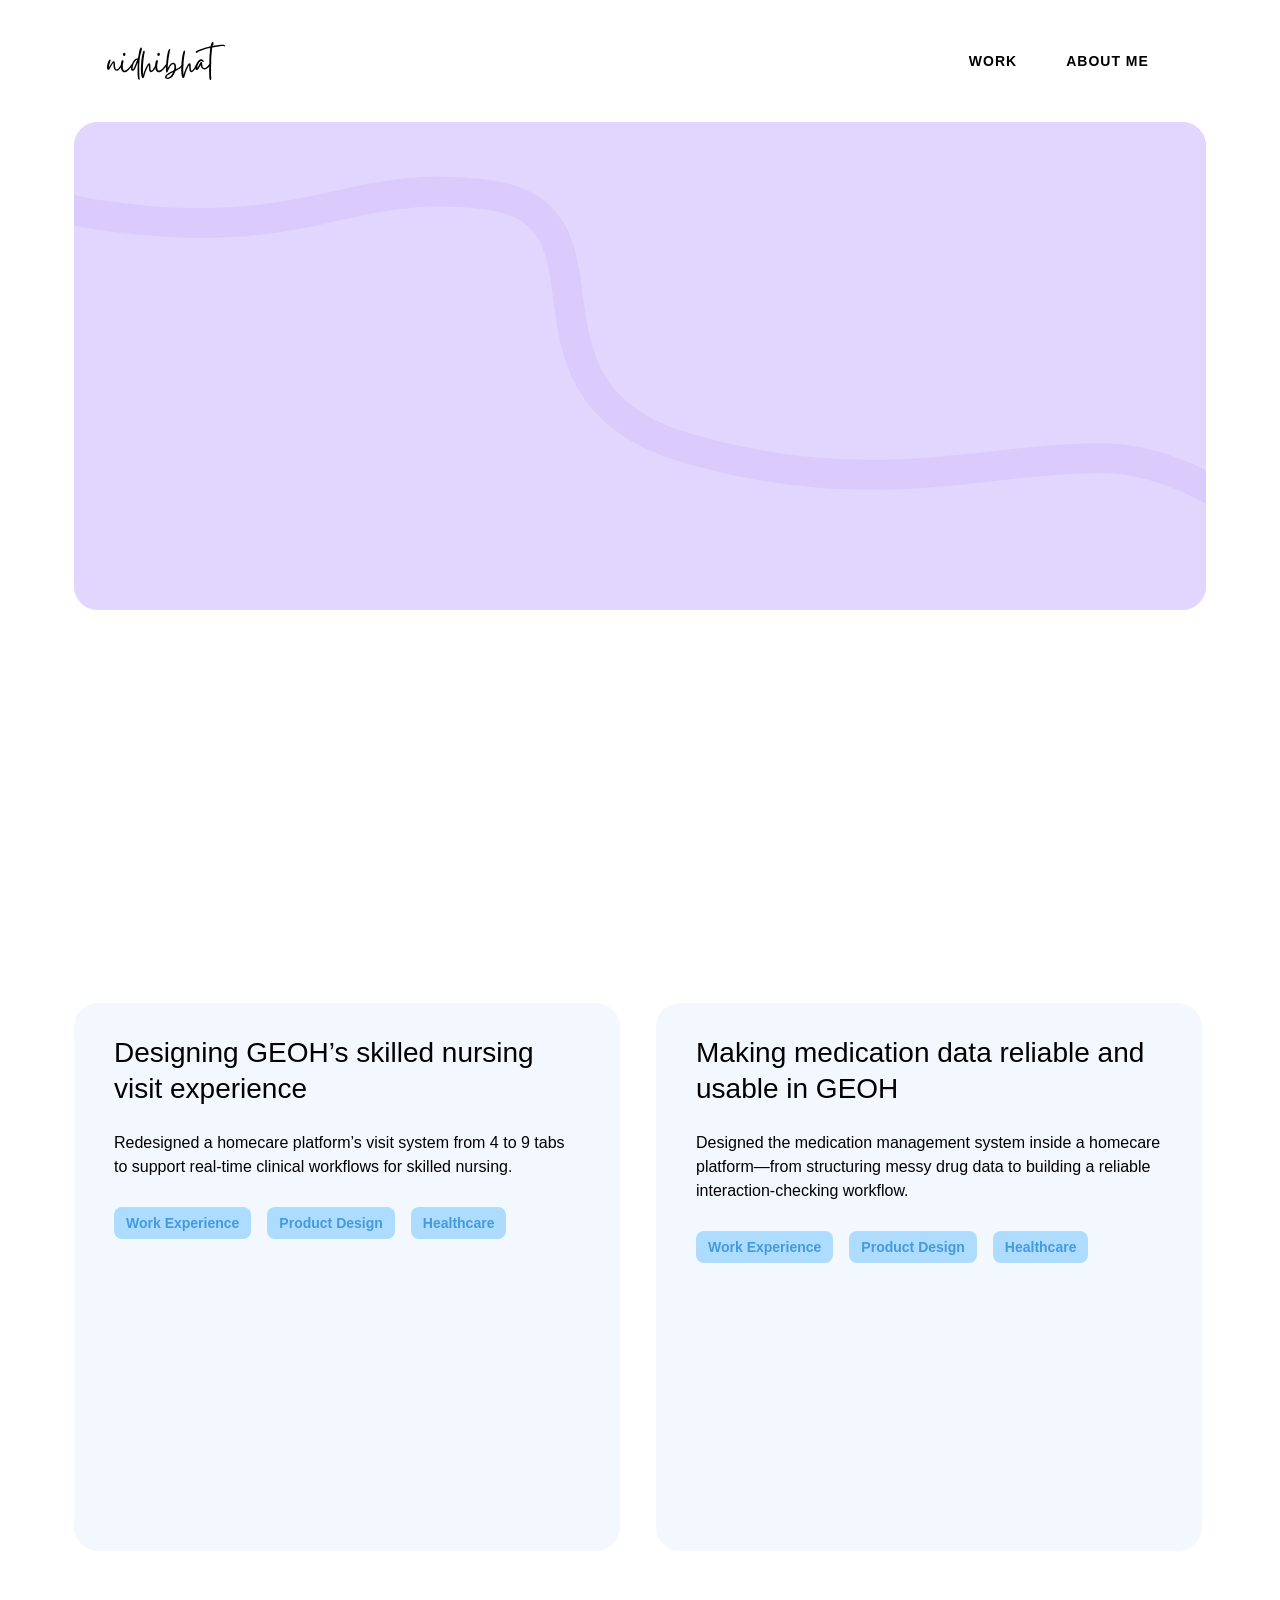
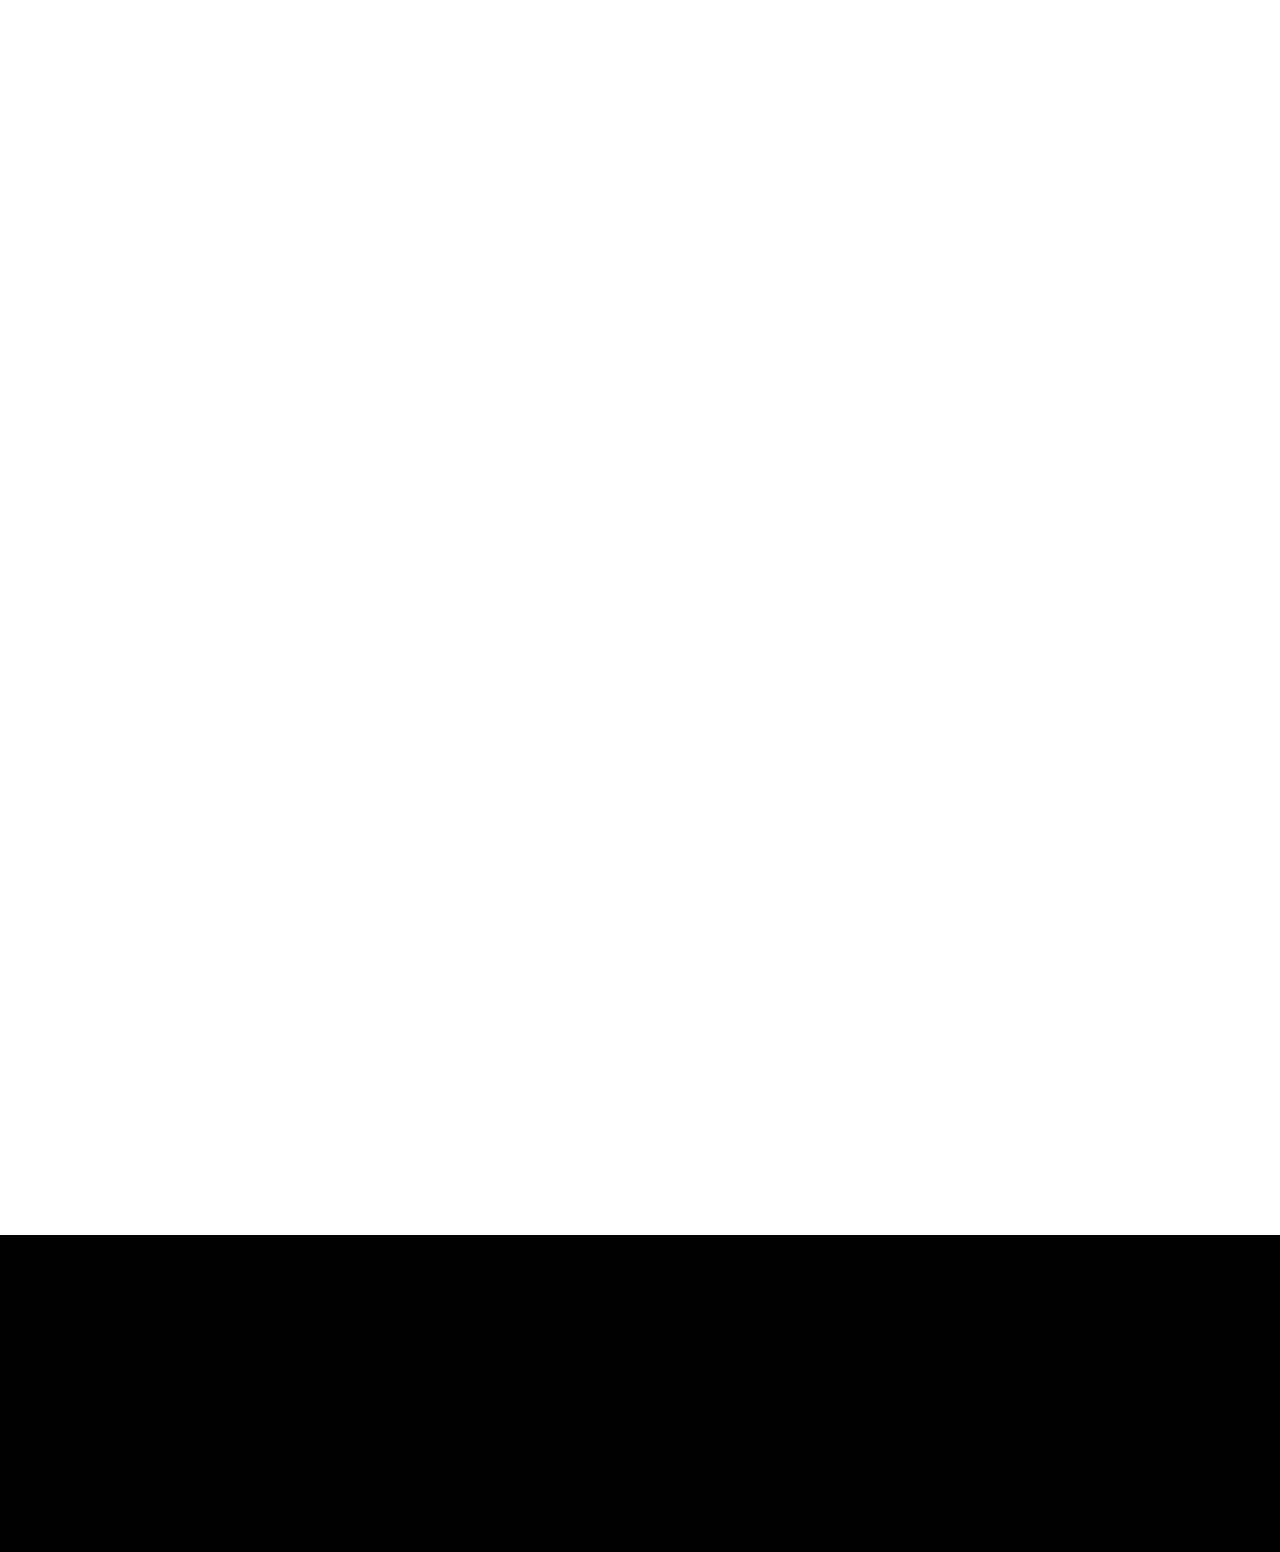
==== commit ea4a7b19: "fix folder structure" ====
--- a/index.html
+++ b/index.html
@@ -204,7 +204,7 @@
 </div></div><div class="hover-arrow"><div class="icon w-embed"><svg width="420" height="420" viewBox="0 0 24 24" fill="none" xmlns="http://www.w3.org/2000/svg">
 <path d="M13.0002 16.172L18.3642 10.808L19.7782 12.222L12.0002 20L4.22217 12.222L5.63617 10.808L11.0002 16.172V4H13.0002V16.172Z" fill="currentColor"/>
 </svg>
-</div></div></div></div><img src="images/pre-order_curve.svg" loading="lazy" width="455" alt=""/></a></div></div></div></section><section class="section-157"><div class="w-layout-blockcontainer container-104 w-container"><div class="frame-159"><div data-w-id="b8b8120a-1327-ee1d-90fe-e9c8d8e06adb" class="frame-160"><div class="text-18"><div class="text-18"><span class="i-am-a-digital-designer-specializing-in-user-experience-design-and-visual-design-based-in-the-united-6">I am a user-centric designer with 4+ YOE, specializing in </span><span class="i-am-a-digital-designer-specializing-in-user-experience-design-and-visual-design-based-in-the-united-7">user experience design and visual design,</span><span class="i-am-a-digital-designer-specializing-in-user-experience-design-and-visual-design-based-in-the-united-6"> based in the </span><span class="i-am-a-digital-designer-specializing-in-user-experience-design-and-visual-design-based-in-the-united-8">United States.</span></div></div><a href="https://cdn.prod.website-files.com/6709ab44f5d55b23e7ea8476/67f92ba87fa21c978901bb9a_Nidhi%20Bhat%20-%20UX%20Design%20Resume.pdf" target="_blank" class="cta w-button">Download Resume</a></div><div data-w-id="b8b8120a-1327-ee1d-90fe-e9c8d8e06ae6" class="frame-161"><div class="frame-162"><div class="text-19">Previously worked with</div><div class="frame-163"><div class="frame-164"><img src="images/logo.png" loading="lazy" width="79" height="30" alt="" class="logo-2"/></div><div class="frame-165"><img src="images/cxdlogo_web-2tone2x.png" loading="lazy" width="120" height="28" alt="" class="logo-2"/></div><div class="frame-166"><img src="images/syngene-logo_with-tagline-01-png-1024x386.png" loading="lazy" width="77" height="29" alt="" class="logo-2"/></div><div class="frame-167"><img src="images/indiana_hoosiers_logo.svg.png" loading="lazy" width="30" height="37" alt="" class="logo-2"/></div><div class="frame-168"><img src="images/zentra-copy-1.png" loading="lazy" width="93" height="16" alt="" class="logo-2"/></div><div class="frame-169"><img src="images/group-132.svg" loading="lazy" width="52" height="39.70613098144531" alt="" class="group-137"/></div><div class="frame-170"><img src="images/luxeveda-logo-copy-1.png" loading="lazy" width="82" height="31" alt="" class="logo-2"/></div><div class="frame-171"><img src="images/dabur_logo.png" loading="lazy" width="51" height="44" alt="" class="logo-2"/></div></div></div></div></div></div></section><section class="section-158"><div class="w-layout-blockcontainer container-105 w-container"><div class="frame-103"><div class="frame-104"></div></div></div></section><section class="logos-title-small"><div class="container-46"><div split-text=" " class="text-h2">I have worked and collaborated with</div></div><div class="logo-carousel"><div class="w-layout-grid logo-carousel"><img src="images/praan.png" loading="lazy" alt="" class="image-84"/><img src="images/syngene.png" loading="lazy" id="w-node-a6b89593-aa16-a776-2007-942590a18608-e7ea84b0" alt="" class="image-83"/><img src="images/bg.png" loading="lazy" id="w-node-d48a6b47-46ba-73e3-5368-f44e942e987f-e7ea84b0" alt="" class="image-82"/><img src="images/iu.png" loading="lazy" id="w-node-c96bba01-ce5f-d7a2-aa50-4e9472b268ca-e7ea84b0" alt="" class="image-79"/><img src="images/zentra.png" loading="lazy" alt="" class="image-80"/><img src="images/cxd.png" loading="lazy" alt="" class="image-81"/><img src="images/dabur.png" loading="lazy" alt="" class="image-85"/><img src="images/lv.png" loading="lazy" alt="" class="image-86"/></div></div></section><section id="Projects" class="projects"><div class="w-layout-blockcontainer container-107 w-container"><h1 class="heading-4">Selected Works</h1></div><div class="w-layout-blockcontainer container-106 w-container"><div class="frame-115"><a href="Project-enroute/project-enroute.html" class="link-block-3 w-inline-block"><div data-w-id="bb9cb574-8ba5-e273-4ca3-015773e3f088" class="frame-116"><img src="images/home-20cover.png" loading="lazy" width="551" height="563" alt="" srcset="images/home-20cover-p-500.png 500w, images/home-20cover-p-800.png 800w, images/home-20cover-p-1080.png 1080w, images/home-20cover-p-1600.png 1600w, images/home-20cover.png 1653w" sizes="(max-width: 767px) 100vw, 551px" class="mask-group"/><div class="frame-117"><div class="frame-118"><div class="text-8">Designing an AI-driven chatbot for smarter itinerary planning</div><div class="a-two-line-short-description-that-goes-below-the-title-second-line-comes-here">Simplified itinerary planning with a conversational AI, making travel suggestions more personalized and easy to use.</div><div class="frame-119"><img src="images/line-md-3astar-filled.svg" loading="lazy" width="16" height="16" alt="" class="line-mdstar-filled"/><div class="text-9">Won People’s Choice Award at IUI Capstone Showcase</div></div></div><div class="frame-120"><div class="frame-121"><div class="text-3">Industry Project</div></div><div class="frame-121"><div class="text-3">Product Design</div></div><div class="frame-122"><div class="text-3">Conversational AI</div></div></div></div></div></a><div class="frame-101"><a href="Project-praan/project-praan.html" class="link-block-4 w-inline-block"><div data-w-id="bb9cb574-8ba5-e273-4ca3-015773e3f09f" class="case-study-grid-5"><div class="frame-123"><div class="frame-124"><div class="frame-125"><div class="text-8">Designing a device monitoring dashboard boosting efficiency</div><div class="a-two-line-short-description-that-goes-below-the-title-second-line-comes-here">Creating a user-friendly tool for real-time device tracking, making troubleshooting easier for technicians.</div></div><div class="tags"><div class="tag1-5"><div class="text-10">Work Experience</div></div><div class="tag3-5"><div class="text-10">Product Design</div></div><div class="tag1-5"><div class="text-10">Enterprise Dashboard</div></div></div></div><img src="images/group-129.svg" loading="lazy" width="466" height="212.5776824951172" alt="" class="group-132"/></div></div></a><a href="Project-beretta-gallery/project-beretta-gallery.html" class="link-block-5 w-inline-block"><div data-w-id="bb9cb574-8ba5-e273-4ca3-015773e3f0b2" class="case-study-grid-6"><div class="frame-126"><div class="frame-124"><div class="frame-125"><div class="text-8">Creating an e-commerce channel for a lifestyle brand</div><div class="a-two-line-short-description-that-goes-below-the-title-second-line-comes-here">A strategic UX design of an e-commerce channel<br/>for Beretta Gallery USA resulting in 3X increase in online sales.</div></div><div class="tags"><div class="tag1-6"><div class="text-11">Work Experience</div></div><div class="tag1-6"><div class="text-11">UX Design</div></div><div class="tag3-6"><div class="text-11">Ecommerce</div></div></div></div><img src="images/bg-1.png" loading="lazy" width="410" height="252" alt="" class="bg-2"/></div></div></a></div><div class="frame-101"><a href="Project-shield/project-shield.html" class="link-block-6 w-inline-block"><div data-w-id="bb9cb574-8ba5-e273-4ca3-015773e3f0c6" class="case-study-grid-3"><div class="frame-127"><div class="frame-124"><div class="frame-125"><div class="text-8">Creating a tool for predictive property management</div><div class="a-two-line-short-description-that-goes-below-the-title-second-line-comes-here">Designing a tool for property managers to monitor the building, and streamline the workflow</div></div><div class="tags"><div class="tag1-3"><div class="text-12">Industry Project</div></div><div class="tag1-3"><div class="text-12">Product Design</div></div><div class="tag3-3"><div class="text-12">IoT</div></div></div></div><img src="images/group-130.svg" loading="lazy" width="449.75" height="260" alt="" class="group-133"/></div></div></a><a href="Project-design-pulse/project-design-pulse.html" class="link-block-7 w-inline-block"><div data-w-id="bb9cb574-8ba5-e273-4ca3-015773e3f0d9" class="case-study-grid-7"><div class="frame-127"><div class="frame-124"><div class="frame-125"><div class="text-8">Duolingo for design thinking– designing a digital learning tool</div><div class="a-two-line-short-description-that-goes-below-the-title-second-line-comes-here">A gamified digital tool that makes learning design thinking interactive and engaging through hands-on activities.</div></div><div class="tags"><div class="tag1-7"><div class="text-13">Industry Project</div></div><div class="tag1-7"><div class="text-13">Product Design</div></div><div class="tag3-7"><div class="text-13">Education</div></div></div></div><img src="images/group-130-1.svg" loading="lazy" width="396" height="216" alt="" class="group-134"/></div></div></a></div></div></div></section><section id="work" class="project-grid phone"><div class="w-layout-blockcontainer container-102 desktop mobile w-container"><div data-w-id="4bc0c6c2-9fef-3afd-d18d-26d4b2376a2e" style="opacity:0" class="w-layout-grid portfolio-grid desktop"><div id="w-node-_4bc0c6c2-9fef-3afd-d18d-26d4b2376a2f-e7ea84b0" data-w-id="4bc0c6c2-9fef-3afd-d18d-26d4b2376a2f" style="opacity:0" class="portfolio-grid-block lochist mobile"><a href="https://enroute.framer.ai/" class="lochist w-inline-block"><div class="work-title-featured tablet">Designing an AI Driven Travel App to Simplify Itinerary Planning and Cultural Exploration</div><div class="project-type-tag">Work Experience</div><div class="image-overlay"></div><div class="bgcolor lochist"></div><img width="Auto" sizes="(max-width: 767px) 100vw, (max-width: 991px) 728px, 940px" alt="" src="images/103585102.png" loading="lazy" srcset="images/103585102-p-500.png 500w, images/103585102-p-800.png 800w, images/103585102-p-1080.png 1080w, images/103585102-p-1600.png 1600w, images/103585102-p-2000.png 2000w, images/103585102.png 2016w" class="image-75 lochist"/></a></div><div id="w-node-_4bc0c6c2-9fef-3afd-d18d-26d4b2376a36-e7ea84b0" data-w-id="4bc0c6c2-9fef-3afd-d18d-26d4b2376a36" style="opacity:0" class="portfolio-grid-block praan"><a href="Project-praan/project-praan.html" class="praan w-inline-block"><div class="work-title">Designing an Air Purification Dashboard for Praan Inc. Boosting Operational Efficiency by 50%</div><div class="project-type-tag">Work Experience</div><div class="image-overlay"></div><div class="bgcolor praan"></div><img width="Auto" sizes="(max-width: 767px) 100vw, (max-width: 991px) 728px, 940px" alt="" src="images/adobestock_309991592-20copy.jpg" loading="lazy" srcset="images/adobestock_309991592-20copy-p-500.jpg 500w, images/adobestock_309991592-20copy-p-800.jpg 800w, images/adobestock_309991592-20copy-p-1080.jpg 1080w, images/adobestock_309991592-20copy-p-1600.jpg 1600w, images/adobestock_309991592-20copy-p-2000.jpg 2000w, images/adobestock_309991592-20copy-p-2600.jpg 2600w, images/adobestock_309991592-20copy-p-3200.jpg 3200w, images/adobestock_309991592-20copy.jpg 4057w" class="image-75 praan"/></a></div><div id="w-node-_4bc0c6c2-9fef-3afd-d18d-26d4b2376a3d-e7ea84b0" data-w-id="4bc0c6c2-9fef-3afd-d18d-26d4b2376a3d" style="opacity:0" class="portfolio-grid-block bg"><a href="Project-beretta-gallery/project-beretta-gallery.html" class="bg w-inline-block"><div class="work-title bg">A strategic UX design of an e-commerce channel for <strong><em>Beretta Gallery USA</em></strong> resulting in 3X increase in online sales</div><div class="project-type-tag">Work Experience</div><div class="image-overlay"></div><div class="bgcolor bg"></div><img width="Auto" sizes="(max-width: 767px) 100vw, (max-width: 991px) 728px, 940px" alt="" src="https://cdn.prod.website-files.com/6709ab44f5d55b23e7ea8476/671083bf3917e78989ab4728_WD1093RU7416NAVY7O7A1027-2_b4b6a6ad-98bd-4ed0-9339-97129da8c0e8%20copy.jpg" loading="lazy" srcset="https://cdn.prod.website-files.com/6709ab44f5d55b23e7ea8476/671083bf3917e78989ab4728_WD1093RU7416NAVY7O7A1027-2_b4b6a6ad-98bd-4ed0-9339-97129da8c0e8%20copy-p-500.jpg 500w, https://cdn.prod.website-files.com/6709ab44f5d55b23e7ea8476/671083bf3917e78989ab4728_WD1093RU7416NAVY7O7A1027-2_b4b6a6ad-98bd-4ed0-9339-97129da8c0e8%20copy-p-800.jpg 800w, https://cdn.prod.website-files.com/6709ab44f5d55b23e7ea8476/671083bf3917e78989ab4728_WD1093RU7416NAVY7O7A1027-2_b4b6a6ad-98bd-4ed0-9339-97129da8c0e8%20copy-p-1080.jpg 1080w, https://cdn.prod.website-files.com/6709ab44f5d55b23e7ea8476/671083bf3917e78989ab4728_WD1093RU7416NAVY7O7A1027-2_b4b6a6ad-98bd-4ed0-9339-97129da8c0e8%20copy-p-1600.jpg 1600w, https://cdn.prod.website-files.com/6709ab44f5d55b23e7ea8476/671083bf3917e78989ab4728_WD1093RU7416NAVY7O7A1027-2_b4b6a6ad-98bd-4ed0-9339-97129da8c0e8%20copy-p-2000.jpg 2000w, https://cdn.prod.website-files.com/6709ab44f5d55b23e7ea8476/671083bf3917e78989ab4728_WD1093RU7416NAVY7O7A1027-2_b4b6a6ad-98bd-4ed0-9339-97129da8c0e8%20copy.jpg 2400w" class="image-75 bg"/></a></div><div id="w-node-_4bc0c6c2-9fef-3afd-d18d-26d4b2376a44-e7ea84b0" data-w-id="4bc0c6c2-9fef-3afd-d18d-26d4b2376a44" style="opacity:0" class="portfolio-grid-block zentra"><a href="Project-shield/project-shield.html" class="zentra w-inline-block"><div class="work-title">Designing a Predictive Property Management Tool for <strong><em>Zentra, Allegion</em></strong> to Improve Maintenance Efficiency by 75%</div><div class="project-type-tag">Industry Project</div><div class="image-overlay"></div><img width="Auto" sizes="(max-width: 767px) 100vw, (max-width: 991px) 728px, 940px" alt="" src="https://cdn.prod.website-files.com/6709ab44f5d55b23e7ea8476/670f5e21f54d6b264309fb8c_Z1.png" loading="lazy" srcset="https://cdn.prod.website-files.com/6709ab44f5d55b23e7ea8476/670f5e21f54d6b264309fb8c_Z1-p-500.png 500w, https://cdn.prod.website-files.com/6709ab44f5d55b23e7ea8476/670f5e21f54d6b264309fb8c_Z1-p-800.png 800w, https://cdn.prod.website-files.com/6709ab44f5d55b23e7ea8476/670f5e21f54d6b264309fb8c_Z1-p-1080.png 1080w, https://cdn.prod.website-files.com/6709ab44f5d55b23e7ea8476/670f5e21f54d6b264309fb8c_Z1-p-1600.png 1600w, https://cdn.prod.website-files.com/6709ab44f5d55b23e7ea8476/670f5e21f54d6b264309fb8c_Z1-p-2000.png 2000w, https://cdn.prod.website-files.com/6709ab44f5d55b23e7ea8476/670f5e21f54d6b264309fb8c_Z1.png 2016w" class="image-75 zentra tablet"/><div class="bgcolor zentra"></div></a></div><div id="w-node-_4bc0c6c2-9fef-3afd-d18d-26d4b2376a4b-e7ea84b0" data-w-id="4bc0c6c2-9fef-3afd-d18d-26d4b2376a4b" style="opacity:0" class="portfolio-grid-block collabo"><a href="Project-design-pulse/project-design-pulse.html" class="collabo w-inline-block"><div class="work-title">Designing a Digital Tool for <strong><em>Collabo XD</em></strong> to Enhance Designers&#x27; Skills by 70%</div><div class="project-type-tag">Industry Project</div><div class="image-overlay"></div><div class="bgcolor collabo"></div><img width="Auto" sizes="(max-width: 767px) 100vw, (max-width: 991px) 728px, 940px" alt="" src="https://cdn.prod.website-files.com/6709ab44f5d55b23e7ea8476/6709ac3f5df3b017ea910f62_Pickr.jpg" loading="lazy" srcset="https://cdn.prod.website-files.com/6709ab44f5d55b23e7ea8476/6709ac3f5df3b017ea910f62_Pickr-p-500.jpg 500w, https://cdn.prod.website-files.com/6709ab44f5d55b23e7ea8476/6709ac3f5df3b017ea910f62_Pickr-p-800.jpg 800w, https://cdn.prod.website-files.com/6709ab44f5d55b23e7ea8476/6709ac3f5df3b017ea910f62_Pickr-p-1080.jpg 1080w, https://cdn.prod.website-files.com/6709ab44f5d55b23e7ea8476/6709ac3f5df3b017ea910f62_Pickr-p-1600.jpg 1600w, https://cdn.prod.website-files.com/6709ab44f5d55b23e7ea8476/6709ac3f5df3b017ea910f62_Pickr.jpg 1728w" class="image-75"/></a></div></div></div><div class="global-styles-2"><div class="html w-embed"><style>
+</div></div></div></div><img src="images/pre-order_curve.svg" loading="lazy" width="455" alt=""/></a></div></div></div></section><section class="section-157"><div class="w-layout-blockcontainer container-104 w-container"><div class="frame-159"><div data-w-id="b8b8120a-1327-ee1d-90fe-e9c8d8e06adb" class="frame-160"><div class="text-18"><div class="text-18"><span class="i-am-a-digital-designer-specializing-in-user-experience-design-and-visual-design-based-in-the-united-6">I am a user-centric designer with 4+ YOE, specializing in </span><span class="i-am-a-digital-designer-specializing-in-user-experience-design-and-visual-design-based-in-the-united-7">user experience design and visual design,</span><span class="i-am-a-digital-designer-specializing-in-user-experience-design-and-visual-design-based-in-the-united-6"> based in the </span><span class="i-am-a-digital-designer-specializing-in-user-experience-design-and-visual-design-based-in-the-united-8">United States.</span></div></div><a href="https://cdn.prod.website-files.com/6709ab44f5d55b23e7ea8476/67f92ba87fa21c978901bb9a_Nidhi%20Bhat%20-%20UX%20Design%20Resume.pdf" target="_blank" class="cta w-button">Download Resume</a></div><div data-w-id="b8b8120a-1327-ee1d-90fe-e9c8d8e06ae6" class="frame-161"><div class="frame-162"><div class="text-19">Previously worked with</div><div class="frame-163"><div class="frame-164"><img src="images/logo.png" loading="lazy" width="79" height="30" alt="" class="logo-2"/></div><div class="frame-165"><img src="images/cxdlogo_web-2tone2x.png" loading="lazy" width="120" height="28" alt="" class="logo-2"/></div><div class="frame-166"><img src="images/syngene-logo_with-tagline-01-png-1024x386.png" loading="lazy" width="77" height="29" alt="" class="logo-2"/></div><div class="frame-167"><img src="images/indiana_hoosiers_logo.svg.png" loading="lazy" width="30" height="37" alt="" class="logo-2"/></div><div class="frame-168"><img src="images/zentra-copy-1.png" loading="lazy" width="93" height="16" alt="" class="logo-2"/></div><div class="frame-169"><img src="images/group-132.svg" loading="lazy" width="52" height="39.70613098144531" alt="" class="group-137"/></div><div class="frame-170"><img src="images/luxeveda-logo-copy-1.png" loading="lazy" width="82" height="31" alt="" class="logo-2"/></div><div class="frame-171"><img src="images/dabur_logo.png" loading="lazy" width="51" height="44" alt="" class="logo-2"/></div></div></div></div></div></div></section><section class="section-158"><div class="w-layout-blockcontainer container-105 w-container"><div class="frame-103"><div class="frame-104"></div></div></div></section><section class="logos-title-small"><div class="container-46"><div split-text=" " class="text-h2">I have worked and collaborated with</div></div><div class="logo-carousel"><div class="w-layout-grid logo-carousel"><img src="images/praan.png" loading="lazy" alt="" class="image-84"/><img src="images/syngene.png" loading="lazy" id="w-node-a6b89593-aa16-a776-2007-942590a18608-e7ea84b0" alt="" class="image-83"/><img src="images/bg.png" loading="lazy" id="w-node-d48a6b47-46ba-73e3-5368-f44e942e987f-e7ea84b0" alt="" class="image-82"/><img src="images/iu.png" loading="lazy" id="w-node-c96bba01-ce5f-d7a2-aa50-4e9472b268ca-e7ea84b0" alt="" class="image-79"/><img src="images/zentra.png" loading="lazy" alt="" class="image-80"/><img src="images/cxd.png" loading="lazy" alt="" class="image-81"/><img src="images/dabur.png" loading="lazy" alt="" class="image-85"/><img src="images/lv.png" loading="lazy" alt="" class="image-86"/></div></div></section><section id="Projects" class="projects"><div class="w-layout-blockcontainer container-107 w-container"><h1 class="heading-4">Selected Works</h1></div><div class="w-layout-blockcontainer container-106 w-container"><div class="frame-115"><div class="frame-101"><a href="Project-visit-experience/project-visit-experience.html" class="link-block-6 w-inline-block"><div class="case-study-grid-3" style="background:#F3F8FF;"><div class="frame-127"><div class="frame-124"><div class="frame-125"><div class="text-8">Designing GEOH’s skilled nursing visit experience</div><div class="a-two-line-short-description-that-goes-below-the-title-second-line-comes-here">Redesigned a homecare platform’s visit system from 4 to 9 tabs to support real-time clinical workflows for skilled nursing.</div></div><div class="tags"><div class="tag1-3" style="background:#ADDCFF;"><div class="text-12" style="color:#439ADD;">Work Experience</div></div><div class="tag1-3" style="background:#ADDCFF;"><div class="text-12" style="color:#439ADD;">Product Design</div></div><div class="tag3-3" style="background:#ADDCFF;"><div class="text-12" style="color:#439ADD;">Healthcare</div></div></div></div></div></div></a><a href="Project-medications/project-medications.html" class="link-block-6 w-inline-block"><div class="case-study-grid-3" style="background:#F3F8FF;"><div class="frame-127"><div class="frame-124"><div class="frame-125"><div class="text-8">Making medication data reliable and usable in GEOH</div><div class="a-two-line-short-description-that-goes-below-the-title-second-line-comes-here">Designed the medication management system inside a homecare platform—from structuring messy drug data to building a reliable interaction-checking workflow.</div></div><div class="tags"><div class="tag1-3" style="background:#ADDCFF;"><div class="text-12" style="color:#439ADD;">Work Experience</div></div><div class="tag1-3" style="background:#ADDCFF;"><div class="text-12" style="color:#439ADD;">Product Design</div></div><div class="tag3-3" style="background:#ADDCFF;"><div class="text-12" style="color:#439ADD;">Healthcare</div></div></div></div></div></div></a></div><a href="Project-enroute/project-enroute.html" class="link-block-3 w-inline-block"><div data-w-id="bb9cb574-8ba5-e273-4ca3-015773e3f088" class="frame-116"><img src="images/home-20cover.png" loading="lazy" width="551" height="563" alt="" srcset="images/home-20cover-p-500.png 500w, images/home-20cover-p-800.png 800w, images/home-20cover-p-1080.png 1080w, images/home-20cover-p-1600.png 1600w, images/home-20cover.png 1653w" sizes="(max-width: 767px) 100vw, 551px" class="mask-group"/><div class="frame-117"><div class="frame-118"><div class="text-8">Designing an AI-driven chatbot for smarter itinerary planning</div><div class="a-two-line-short-description-that-goes-below-the-title-second-line-comes-here">Simplified itinerary planning with a conversational AI, making travel suggestions more personalized and easy to use.</div><div class="frame-119"><img src="images/line-md-3astar-filled.svg" loading="lazy" width="16" height="16" alt="" class="line-mdstar-filled"/><div class="text-9">Won People’s Choice Award at IUI Capstone Showcase</div></div></div><div class="frame-120"><div class="frame-121"><div class="text-3">Industry Project</div></div><div class="frame-121"><div class="text-3">Product Design</div></div><div class="frame-122"><div class="text-3">Conversational AI</div></div></div></div></div></a><div class="frame-101"><a href="Project-praan/project-praan.html" class="link-block-4 w-inline-block"><div data-w-id="bb9cb574-8ba5-e273-4ca3-015773e3f09f" class="case-study-grid-5"><div class="frame-123"><div class="frame-124"><div class="frame-125"><div class="text-8">Designing a device monitoring dashboard boosting efficiency</div><div class="a-two-line-short-description-that-goes-below-the-title-second-line-comes-here">Creating a user-friendly tool for real-time device tracking, making troubleshooting easier for technicians.</div></div><div class="tags"><div class="tag1-5"><div class="text-10">Work Experience</div></div><div class="tag3-5"><div class="text-10">Product Design</div></div><div class="tag1-5"><div class="text-10">Enterprise Dashboard</div></div></div></div><img src="images/group-129.svg" loading="lazy" width="466" height="212.5776824951172" alt="" class="group-132"/></div></div></a><a href="Project-beretta-gallery/project-beretta-gallery.html" class="link-block-5 w-inline-block"><div data-w-id="bb9cb574-8ba5-e273-4ca3-015773e3f0b2" class="case-study-grid-6"><div class="frame-126"><div class="frame-124"><div class="frame-125"><div class="text-8">Creating an e-commerce channel for a lifestyle brand</div><div class="a-two-line-short-description-that-goes-below-the-title-second-line-comes-here">A strategic UX design of an e-commerce channel<br/>for Beretta Gallery USA resulting in 3X increase in online sales.</div></div><div class="tags"><div class="tag1-6"><div class="text-11">Work Experience</div></div><div class="tag1-6"><div class="text-11">UX Design</div></div><div class="tag3-6"><div class="text-11">Ecommerce</div></div></div></div><img src="images/bg-1.png" loading="lazy" width="410" height="252" alt="" class="bg-2"/></div></div></a></div></div></div></section><section id="work" class="project-grid phone"><div class="w-layout-blockcontainer container-102 desktop mobile w-container"><div data-w-id="4bc0c6c2-9fef-3afd-d18d-26d4b2376a2e" style="opacity:0" class="w-layout-grid portfolio-grid desktop"><div id="w-node-_4bc0c6c2-9fef-3afd-d18d-26d4b2376a2f-e7ea84b0" data-w-id="4bc0c6c2-9fef-3afd-d18d-26d4b2376a2f" style="opacity:0" class="portfolio-grid-block lochist mobile"><a href="https://enroute.framer.ai/" class="lochist w-inline-block"><div class="work-title-featured tablet">Designing an AI Driven Travel App to Simplify Itinerary Planning and Cultural Exploration</div><div class="project-type-tag">Work Experience</div><div class="image-overlay"></div><div class="bgcolor lochist"></div><img width="Auto" sizes="(max-width: 767px) 100vw, (max-width: 991px) 728px, 940px" alt="" src="images/103585102.png" loading="lazy" srcset="images/103585102-p-500.png 500w, images/103585102-p-800.png 800w, images/103585102-p-1080.png 1080w, images/103585102-p-1600.png 1600w, images/103585102-p-2000.png 2000w, images/103585102.png 2016w" class="image-75 lochist"/></a></div><div id="w-node-_4bc0c6c2-9fef-3afd-d18d-26d4b2376a36-e7ea84b0" data-w-id="4bc0c6c2-9fef-3afd-d18d-26d4b2376a36" style="opacity:0" class="portfolio-grid-block praan"><a href="Project-praan/project-praan.html" class="praan w-inline-block"><div class="work-title">Designing an Air Purification Dashboard for Praan Inc. Boosting Operational Efficiency by 50%</div><div class="project-type-tag">Work Experience</div><div class="image-overlay"></div><div class="bgcolor praan"></div><img width="Auto" sizes="(max-width: 767px) 100vw, (max-width: 991px) 728px, 940px" alt="" src="images/adobestock_309991592-20copy.jpg" loading="lazy" srcset="images/adobestock_309991592-20copy-p-500.jpg 500w, images/adobestock_309991592-20copy-p-800.jpg 800w, images/adobestock_309991592-20copy-p-1080.jpg 1080w, images/adobestock_309991592-20copy-p-1600.jpg 1600w, images/adobestock_309991592-20copy-p-2000.jpg 2000w, images/adobestock_309991592-20copy-p-2600.jpg 2600w, images/adobestock_309991592-20copy-p-3200.jpg 3200w, images/adobestock_309991592-20copy.jpg 4057w" class="image-75 praan"/></a></div><div id="w-node-_4bc0c6c2-9fef-3afd-d18d-26d4b2376a3d-e7ea84b0" data-w-id="4bc0c6c2-9fef-3afd-d18d-26d4b2376a3d" style="opacity:0" class="portfolio-grid-block bg"><a href="Project-beretta-gallery/project-beretta-gallery.html" class="bg w-inline-block"><div class="work-title bg">A strategic UX design of an e-commerce channel for <strong><em>Beretta Gallery USA</em></strong> resulting in 3X increase in online sales</div><div class="project-type-tag">Work Experience</div><div class="image-overlay"></div><div class="bgcolor bg"></div><img width="Auto" sizes="(max-width: 767px) 100vw, (max-width: 991px) 728px, 940px" alt="" src="https://cdn.prod.website-files.com/6709ab44f5d55b23e7ea8476/671083bf3917e78989ab4728_WD1093RU7416NAVY7O7A1027-2_b4b6a6ad-98bd-4ed0-9339-97129da8c0e8%20copy.jpg" loading="lazy" srcset="https://cdn.prod.website-files.com/6709ab44f5d55b23e7ea8476/671083bf3917e78989ab4728_WD1093RU7416NAVY7O7A1027-2_b4b6a6ad-98bd-4ed0-9339-97129da8c0e8%20copy-p-500.jpg 500w, https://cdn.prod.website-files.com/6709ab44f5d55b23e7ea8476/671083bf3917e78989ab4728_WD1093RU7416NAVY7O7A1027-2_b4b6a6ad-98bd-4ed0-9339-97129da8c0e8%20copy-p-800.jpg 800w, https://cdn.prod.website-files.com/6709ab44f5d55b23e7ea8476/671083bf3917e78989ab4728_WD1093RU7416NAVY7O7A1027-2_b4b6a6ad-98bd-4ed0-9339-97129da8c0e8%20copy-p-1080.jpg 1080w, https://cdn.prod.website-files.com/6709ab44f5d55b23e7ea8476/671083bf3917e78989ab4728_WD1093RU7416NAVY7O7A1027-2_b4b6a6ad-98bd-4ed0-9339-97129da8c0e8%20copy-p-1600.jpg 1600w, https://cdn.prod.website-files.com/6709ab44f5d55b23e7ea8476/671083bf3917e78989ab4728_WD1093RU7416NAVY7O7A1027-2_b4b6a6ad-98bd-4ed0-9339-97129da8c0e8%20copy-p-2000.jpg 2000w, https://cdn.prod.website-files.com/6709ab44f5d55b23e7ea8476/671083bf3917e78989ab4728_WD1093RU7416NAVY7O7A1027-2_b4b6a6ad-98bd-4ed0-9339-97129da8c0e8%20copy.jpg 2400w" class="image-75 bg"/></a></div><div id="w-node-_4bc0c6c2-9fef-3afd-d18d-26d4b2376a44-e7ea84b0" data-w-id="4bc0c6c2-9fef-3afd-d18d-26d4b2376a44" style="opacity:0" class="portfolio-grid-block zentra"><a href="Project-visit-experience/project-visit-experience.html" class="zentra w-inline-block" style="background:#439ADD;"><div class="work-title">Designing GEOH’s Skilled Nursing Visit Experience — redesigning a homecare platform to support real-time clinical workflows</div><div class="project-type-tag">Work Experience</div><div class="image-overlay"></div><div class="bgcolor zentra" style="background:transparent;"></div></a></div><div id="w-node-_4bc0c6c2-9fef-3afd-d18d-26d4b2376a4b-e7ea84b0" data-w-id="4bc0c6c2-9fef-3afd-d18d-26d4b2376a4b" style="opacity:0" class="portfolio-grid-block collabo"><a href="Project-medications/project-medications.html" class="collabo w-inline-block" style="background:#439ADD;"><div class="work-title">Making medication data reliable and usable in GEOH—building a medication management system for a homecare platform</div><div class="project-type-tag">Work Experience</div><div class="image-overlay"></div><div class="bgcolor collabo" style="background:transparent;"></div></a></div></div></div><div class="global-styles-2"><div class="html w-embed"><style>
 /* Main Variables */
 :root {
   --main-dark: black;
@@ -241,7 +241,7 @@
 .work_item:nth-child(3n+2) .work_link {transform: rotate(66deg);}
 .work_item:nth-child(3n+3) .work_link {transform: rotate(39deg);}
 .work_link:hover {transform: rotate(0deg) !important;}
-</style></div></div></section><section class="project-grid---phone"><div class="w-layout-blockcontainer container-103 w-container"><div split-text=" " data-w-id="0465c6cd-7681-3795-551b-b8fa00ef1b98" style="opacity:0" class="text-h2 mobile">Selected Works</div></div><div class="w-layout-grid grid"><div id="w-node-_19e7ed24-8fe2-2c38-b5f6-8a73fda646fc-e7ea84b0" data-w-id="19e7ed24-8fe2-2c38-b5f6-8a73fda646fc" style="opacity:0" class="grid---phone lochist-phone"><div class="project-title-phone">Designing an Interactive Travel App to Enrich Cultural Exploration and Simplify Itinerary Planning<br/><br/><em class="italic-text-20">(coming soon)</em></div><img src="images/103585102.png" loading="lazy" sizes="(max-width: 2016px) 100vw, 2016px" srcset="images/103585102-p-500.png 500w, images/103585102-p-800.png 800w, images/103585102-p-1080.png 1080w, images/103585102-p-1600.png 1600w, images/103585102-p-2000.png 2000w, images/103585102.png 2016w" alt="" class="image-89"/></div><div id="w-node-_06a4e7fe-84c3-fbfd-5697-3d03e2f472af-e7ea84b0" class="grid---phone zentra-phone"><div class="project-title-phone">Designing a Predictive Property Management Tool for <strong><em>Zentra, Allegion</em></strong> to Increase Maintenance Efficiency by 75%</div><img src="https://cdn.prod.website-files.com/6709ab44f5d55b23e7ea8476/670f5e21f54d6b264309fb8c_Z1.png" loading="lazy" sizes="(max-width: 2016px) 100vw, 2016px" srcset="https://cdn.prod.website-files.com/6709ab44f5d55b23e7ea8476/670f5e21f54d6b264309fb8c_Z1-p-500.png 500w, https://cdn.prod.website-files.com/6709ab44f5d55b23e7ea8476/670f5e21f54d6b264309fb8c_Z1-p-800.png 800w, https://cdn.prod.website-files.com/6709ab44f5d55b23e7ea8476/670f5e21f54d6b264309fb8c_Z1-p-1080.png 1080w, https://cdn.prod.website-files.com/6709ab44f5d55b23e7ea8476/670f5e21f54d6b264309fb8c_Z1-p-1600.png 1600w, https://cdn.prod.website-files.com/6709ab44f5d55b23e7ea8476/670f5e21f54d6b264309fb8c_Z1-p-2000.png 2000w, https://cdn.prod.website-files.com/6709ab44f5d55b23e7ea8476/670f5e21f54d6b264309fb8c_Z1.png 2016w" alt="" class="image-90"/></div><div id="w-node-e232398b-3ce8-8fef-616b-f5a964dfbde8-e7ea84b0" class="grid---phone beretta-gallery-phone"><img src="https://cdn.prod.website-files.com/6709ab44f5d55b23e7ea8476/671083bf3917e78989ab4728_WD1093RU7416NAVY7O7A1027-2_b4b6a6ad-98bd-4ed0-9339-97129da8c0e8%20copy.jpg" loading="lazy" sizes="(max-width: 2400px) 100vw, 2400px" srcset="https://cdn.prod.website-files.com/6709ab44f5d55b23e7ea8476/671083bf3917e78989ab4728_WD1093RU7416NAVY7O7A1027-2_b4b6a6ad-98bd-4ed0-9339-97129da8c0e8%20copy-p-500.jpg 500w, https://cdn.prod.website-files.com/6709ab44f5d55b23e7ea8476/671083bf3917e78989ab4728_WD1093RU7416NAVY7O7A1027-2_b4b6a6ad-98bd-4ed0-9339-97129da8c0e8%20copy-p-800.jpg 800w, https://cdn.prod.website-files.com/6709ab44f5d55b23e7ea8476/671083bf3917e78989ab4728_WD1093RU7416NAVY7O7A1027-2_b4b6a6ad-98bd-4ed0-9339-97129da8c0e8%20copy-p-1080.jpg 1080w, https://cdn.prod.website-files.com/6709ab44f5d55b23e7ea8476/671083bf3917e78989ab4728_WD1093RU7416NAVY7O7A1027-2_b4b6a6ad-98bd-4ed0-9339-97129da8c0e8%20copy-p-1600.jpg 1600w, https://cdn.prod.website-files.com/6709ab44f5d55b23e7ea8476/671083bf3917e78989ab4728_WD1093RU7416NAVY7O7A1027-2_b4b6a6ad-98bd-4ed0-9339-97129da8c0e8%20copy-p-2000.jpg 2000w, https://cdn.prod.website-files.com/6709ab44f5d55b23e7ea8476/671083bf3917e78989ab4728_WD1093RU7416NAVY7O7A1027-2_b4b6a6ad-98bd-4ed0-9339-97129da8c0e8%20copy.jpg 2400w" alt="" class="bg-cover"/><div class="project-title-phone">A strategic UX design of an e-commerce channel for <strong><em>Beretta Gallery USA</em></strong> resulting in 3X increase in online sales</div></div><div id="w-node-f4055672-11d9-70be-240f-b33c82543999-e7ea84b0" class="grid---phone praan-phone"><div class="project-title-phone">Designing an intuitive air<br/>purification dashboard for<br/>‍<strong><em>Praan Inc.</em></strong> leading to a 50%<br/>increase in the operational<br/>efficiency</div><img src="images/adobestock_309991592-20copy.jpg" loading="lazy" sizes="(max-width: 4057px) 100vw, 4057px" srcset="images/adobestock_309991592-20copy-p-500.jpg 500w, images/adobestock_309991592-20copy-p-800.jpg 800w, images/adobestock_309991592-20copy-p-1080.jpg 1080w, images/adobestock_309991592-20copy-p-1600.jpg 1600w, images/adobestock_309991592-20copy-p-2000.jpg 2000w, images/adobestock_309991592-20copy-p-2600.jpg 2600w, images/adobestock_309991592-20copy-p-3200.jpg 3200w, images/adobestock_309991592-20copy.jpg 4057w" alt=""/></div><div id="w-node-_97a06c52-e403-655e-a184-5c9fe9616519-e7ea84b0" class="grid---phone collabo-phone"><div class="project-title-phone">Designing a Digital Tool for<br/>‍<strong><em>Collabo XD</em></strong> to Enhance Designers&#x27;<br/>Skills by 70%</div></div></div></section><div class="line-fill"></div><section class="home-about"><div class="padding-horizontal padding-small"><div class="grid-large"><div id="services" class="home-service-block w-node-_54a6c794-4338-ce36-32f9-a99b700b0724-e7ea84b0"><div class="curve-block-center"><a id="right" href="#services" class="curve-link w-inline-block"><div class="curve-arrow"><div class="clip"><div class="hover-arrow top"><div class="icon w-embed"><svg width="420" height="420" viewBox="0 0 24 24" fill="none" xmlns="http://www.w3.org/2000/svg">
+</style></div></div></section><section class="project-grid---phone"><div class="w-layout-blockcontainer container-103 w-container"><div split-text=" " data-w-id="0465c6cd-7681-3795-551b-b8fa00ef1b98" style="opacity:0" class="text-h2 mobile">Selected Works</div></div><div class="w-layout-grid grid"><div id="w-node-_19e7ed24-8fe2-2c38-b5f6-8a73fda646fc-e7ea84b0" data-w-id="19e7ed24-8fe2-2c38-b5f6-8a73fda646fc" style="opacity:0" class="grid---phone lochist-phone"><div class="project-title-phone">Designing an Interactive Travel App to Enrich Cultural Exploration and Simplify Itinerary Planning<br/><br/><em class="italic-text-20">(coming soon)</em></div><img src="images/103585102.png" loading="lazy" sizes="(max-width: 2016px) 100vw, 2016px" srcset="images/103585102-p-500.png 500w, images/103585102-p-800.png 800w, images/103585102-p-1080.png 1080w, images/103585102-p-1600.png 1600w, images/103585102-p-2000.png 2000w, images/103585102.png 2016w" alt="" class="image-89"/></div><div id="w-node-_06a4e7fe-84c3-fbfd-5697-3d03e2f472af-e7ea84b0" class="grid---phone zentra-phone"><a href="Project-visit-experience/project-visit-experience.html" class="w-inline-block" style="display:block;height:100%;background:#439ADD;"><div class="project-title-phone">Designing GEOH’s Skilled Nursing Visit Experience — restructuring a homecare platform to support real-time clinical workflows</div></a></div><div id="w-node-_97a06c52-e403-655e-a184-5c9fe9616519-e7ea84b0" class="grid---phone collabo-phone"><a href="Project-medications/project-medications.html" class="w-inline-block" style="display:block;height:100%;background:#439ADD;"><div class="project-title-phone">Making medication data reliable and usable in GEOH—building a medication management system for a homecare platform</div></a></div><div id="w-node-e232398b-3ce8-8fef-616b-f5a964dfbde8-e7ea84b0" class="grid---phone beretta-gallery-phone"><img src="https://cdn.prod.website-files.com/6709ab44f5d55b23e7ea8476/671083bf3917e78989ab4728_WD1093RU7416NAVY7O7A1027-2_b4b6a6ad-98bd-4ed0-9339-97129da8c0e8%20copy.jpg" loading="lazy" sizes="(max-width: 2400px) 100vw, 2400px" srcset="https://cdn.prod.website-files.com/6709ab44f5d55b23e7ea8476/671083bf3917e78989ab4728_WD1093RU7416NAVY7O7A1027-2_b4b6a6ad-98bd-4ed0-9339-97129da8c0e8%20copy-p-500.jpg 500w, https://cdn.prod.website-files.com/6709ab44f5d55b23e7ea8476/671083bf3917e78989ab4728_WD1093RU7416NAVY7O7A1027-2_b4b6a6ad-98bd-4ed0-9339-97129da8c0e8%20copy-p-800.jpg 800w, https://cdn.prod.website-files.com/6709ab44f5d55b23e7ea8476/671083bf3917e78989ab4728_WD1093RU7416NAVY7O7A1027-2_b4b6a6ad-98bd-4ed0-9339-97129da8c0e8%20copy-p-1080.jpg 1080w, https://cdn.prod.website-files.com/6709ab44f5d55b23e7ea8476/671083bf3917e78989ab4728_WD1093RU7416NAVY7O7A1027-2_b4b6a6ad-98bd-4ed0-9339-97129da8c0e8%20copy-p-1600.jpg 1600w, https://cdn.prod.website-files.com/6709ab44f5d55b23e7ea8476/671083bf3917e78989ab4728_WD1093RU7416NAVY7O7A1027-2_b4b6a6ad-98bd-4ed0-9339-97129da8c0e8%20copy-p-2000.jpg 2000w, https://cdn.prod.website-files.com/6709ab44f5d55b23e7ea8476/671083bf3917e78989ab4728_WD1093RU7416NAVY7O7A1027-2_b4b6a6ad-98bd-4ed0-9339-97129da8c0e8%20copy.jpg 2400w" alt="" class="bg-cover"/><div class="project-title-phone">A strategic UX design of an e-commerce channel for <strong><em>Beretta Gallery USA</em></strong> resulting in 3X increase in online sales</div></div><div id="w-node-f4055672-11d9-70be-240f-b33c82543999-e7ea84b0" class="grid---phone praan-phone"><div class="project-title-phone">Designing an intuitive air<br/>purification dashboard for<br/>‍<strong><em>Praan Inc.</em></strong> leading to a 50%<br/>increase in the operational<br/>efficiency</div><img src="images/adobestock_309991592-20copy.jpg" loading="lazy" sizes="(max-width: 4057px) 100vw, 4057px" srcset="images/adobestock_309991592-20copy-p-500.jpg 500w, images/adobestock_309991592-20copy-p-800.jpg 800w, images/adobestock_309991592-20copy-p-1080.jpg 1080w, images/adobestock_309991592-20copy-p-1600.jpg 1600w, images/adobestock_309991592-20copy-p-2000.jpg 2000w, images/adobestock_309991592-20copy-p-2600.jpg 2600w, images/adobestock_309991592-20copy-p-3200.jpg 3200w, images/adobestock_309991592-20copy.jpg 4057w" alt=""/></div></div></section><div class="line-fill"></div><section class="home-about"><div class="padding-horizontal padding-small"><div class="grid-large"><div id="services" class="home-service-block w-node-_54a6c794-4338-ce36-32f9-a99b700b0724-e7ea84b0"><div class="curve-block-center"><a id="right" href="#services" class="curve-link w-inline-block"><div class="curve-arrow"><div class="clip"><div class="hover-arrow top"><div class="icon w-embed"><svg width="420" height="420" viewBox="0 0 24 24" fill="none" xmlns="http://www.w3.org/2000/svg">
 <path d="M13.0002 16.172L18.3642 10.808L19.7782 12.222L12.0002 20L4.22217 12.222L5.63617 10.808L11.0002 16.172V4H13.0002V16.172Z" fill="currentColor"/>
 </svg>
 </div></div><div class="hover-arrow"><div class="icon w-embed"><svg width="420" height="420" viewBox="0 0 24 24" fill="none" xmlns="http://www.w3.org/2000/svg">
